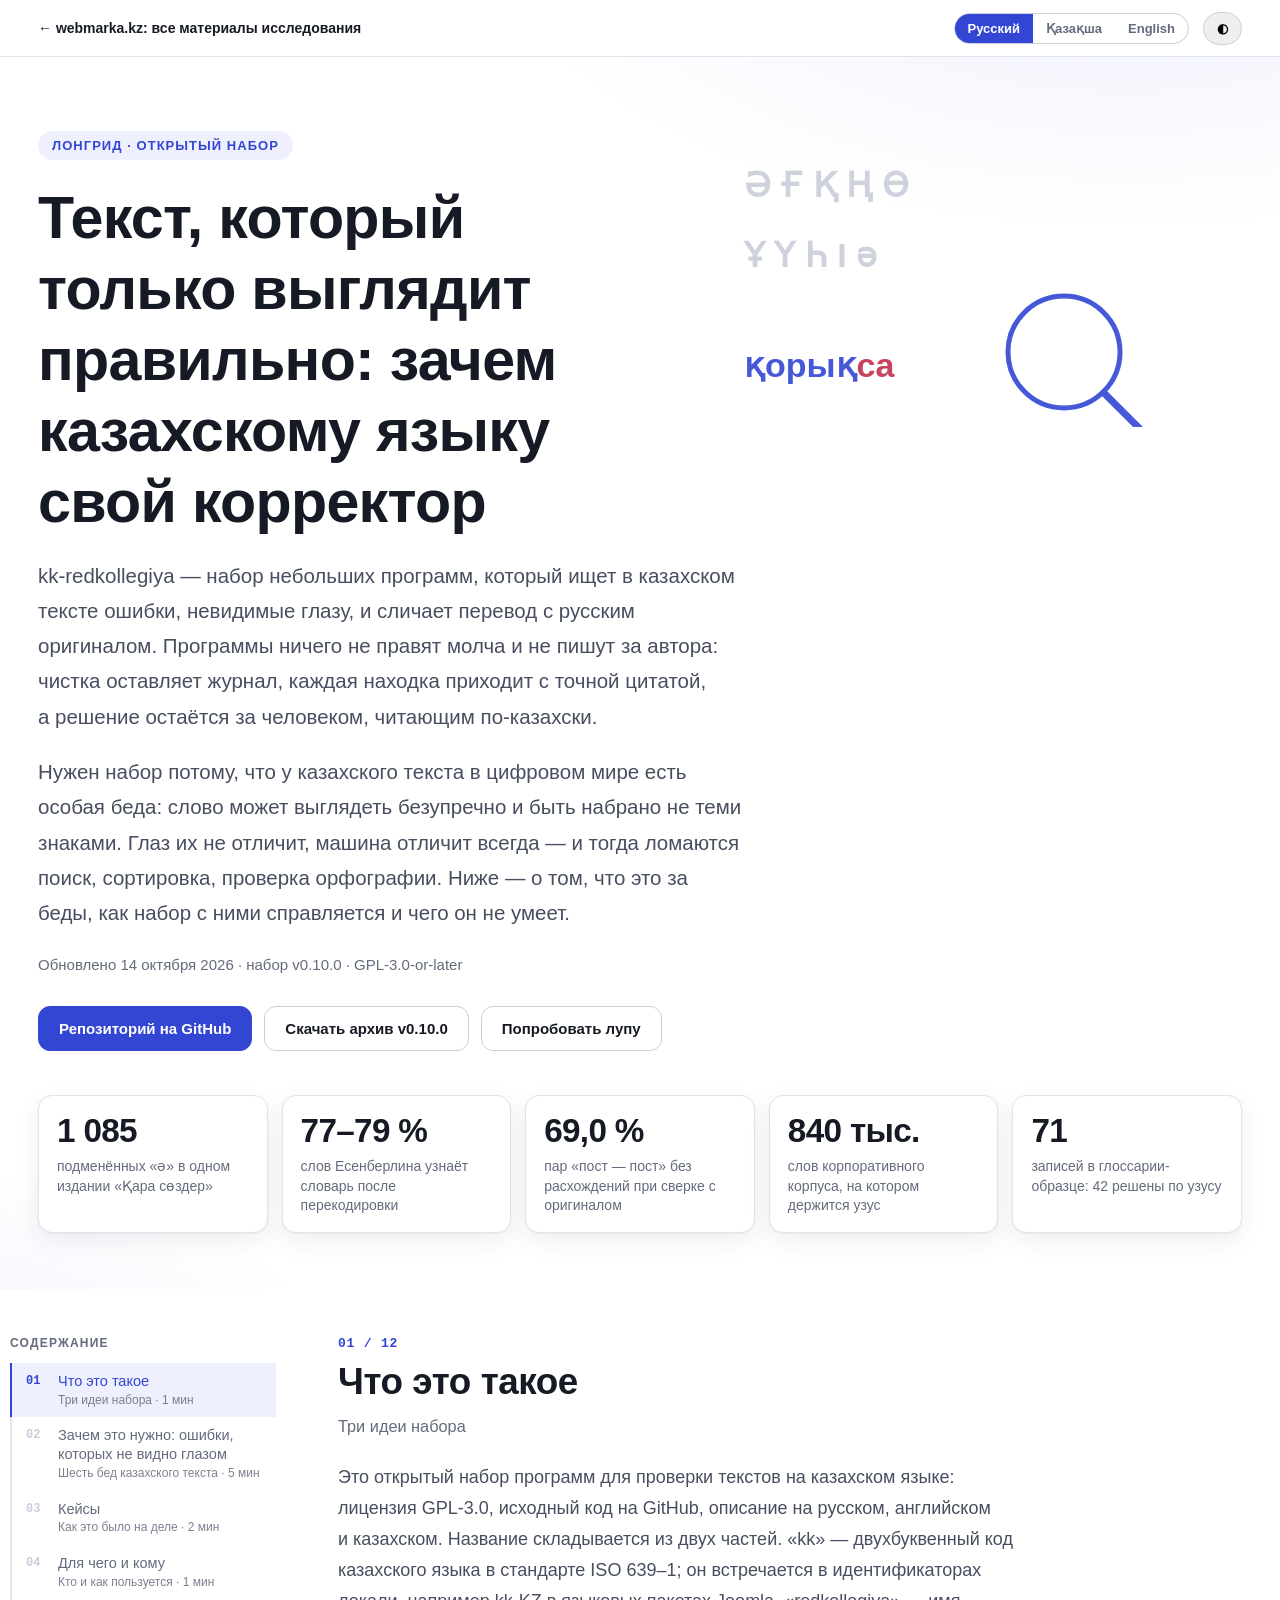
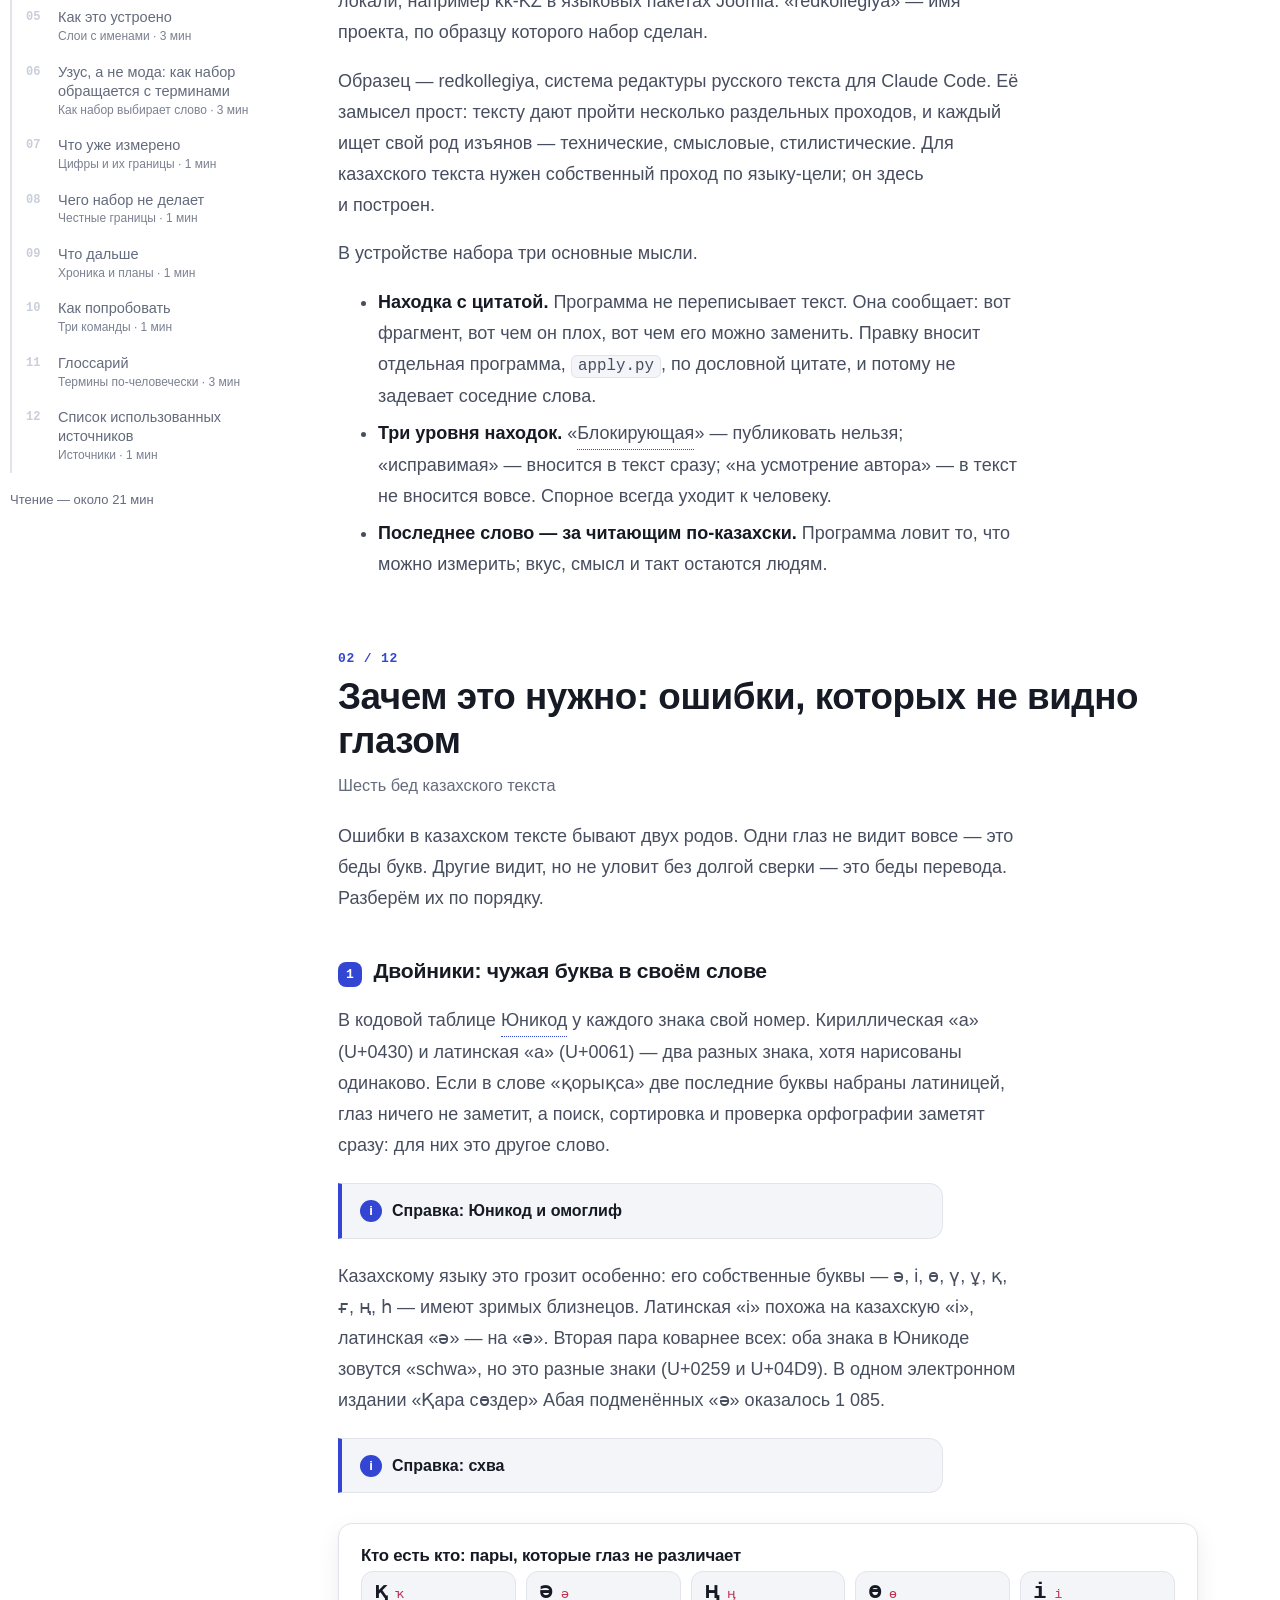
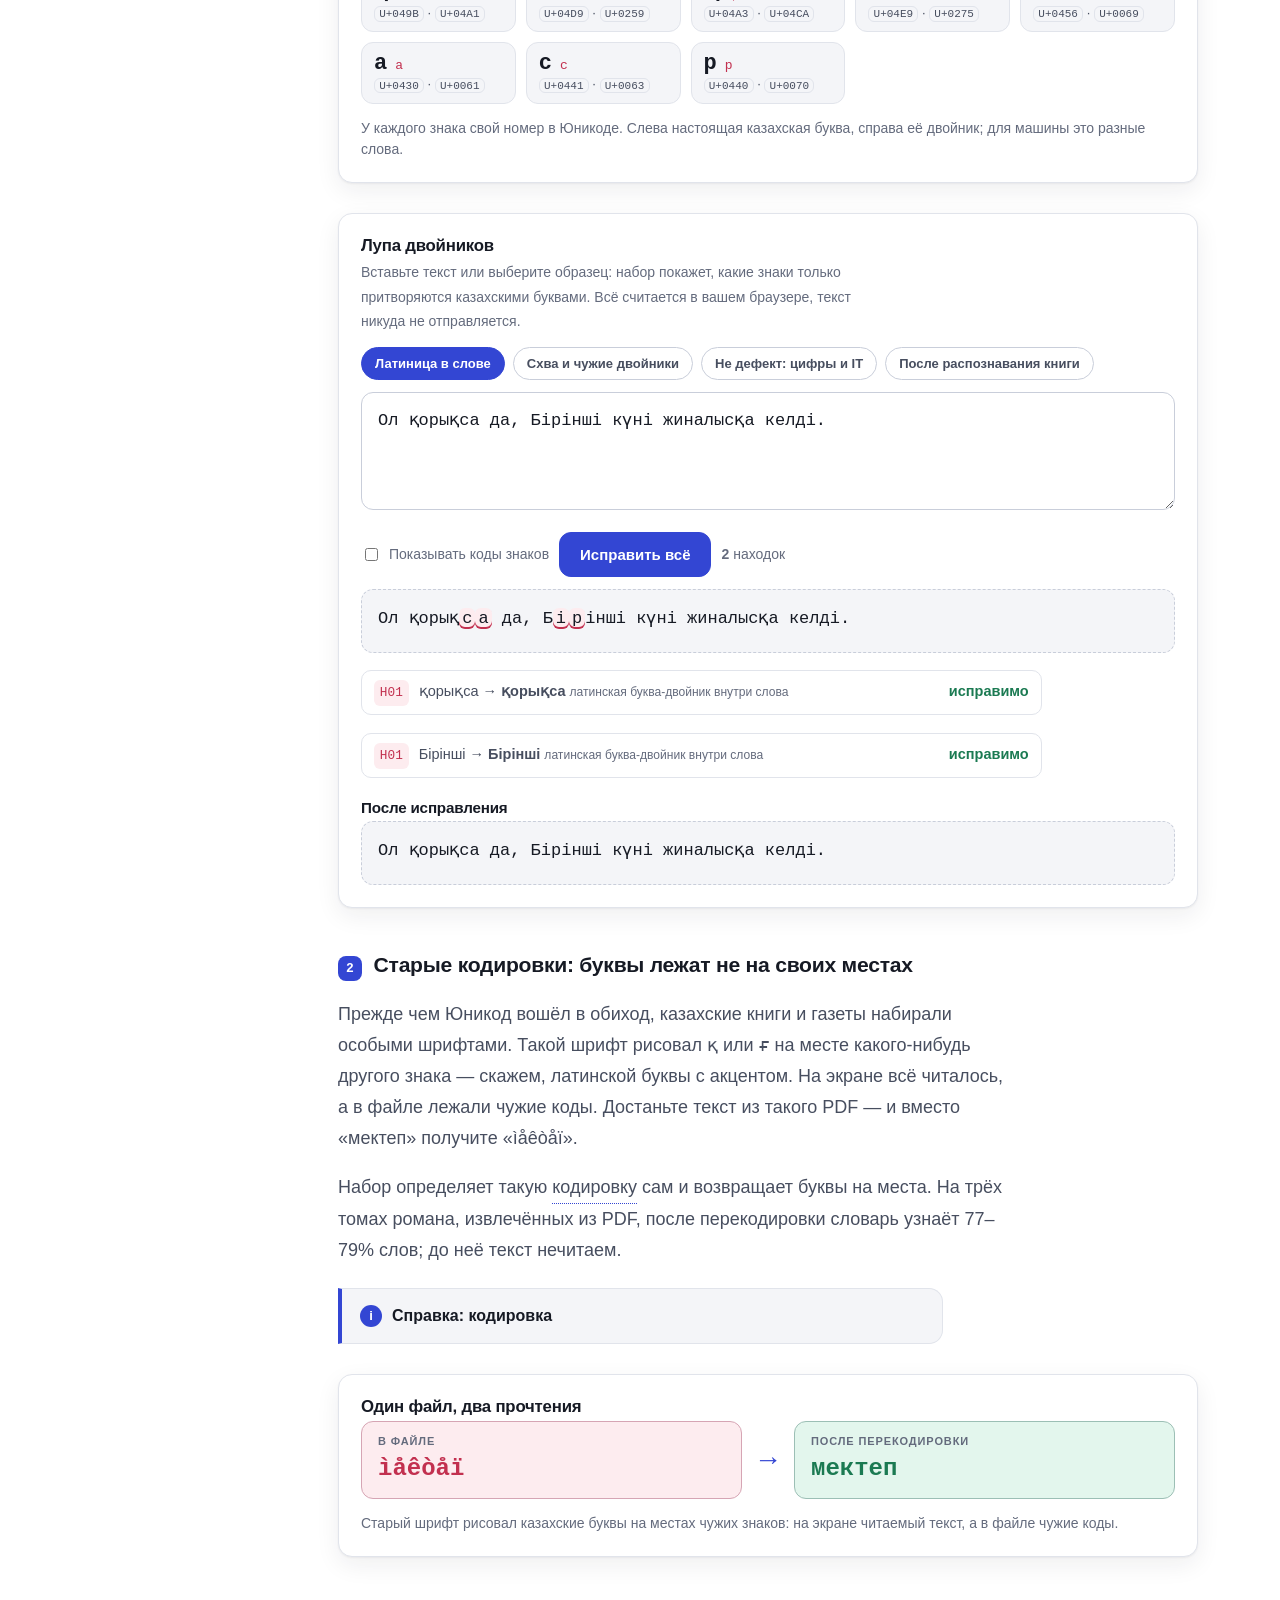
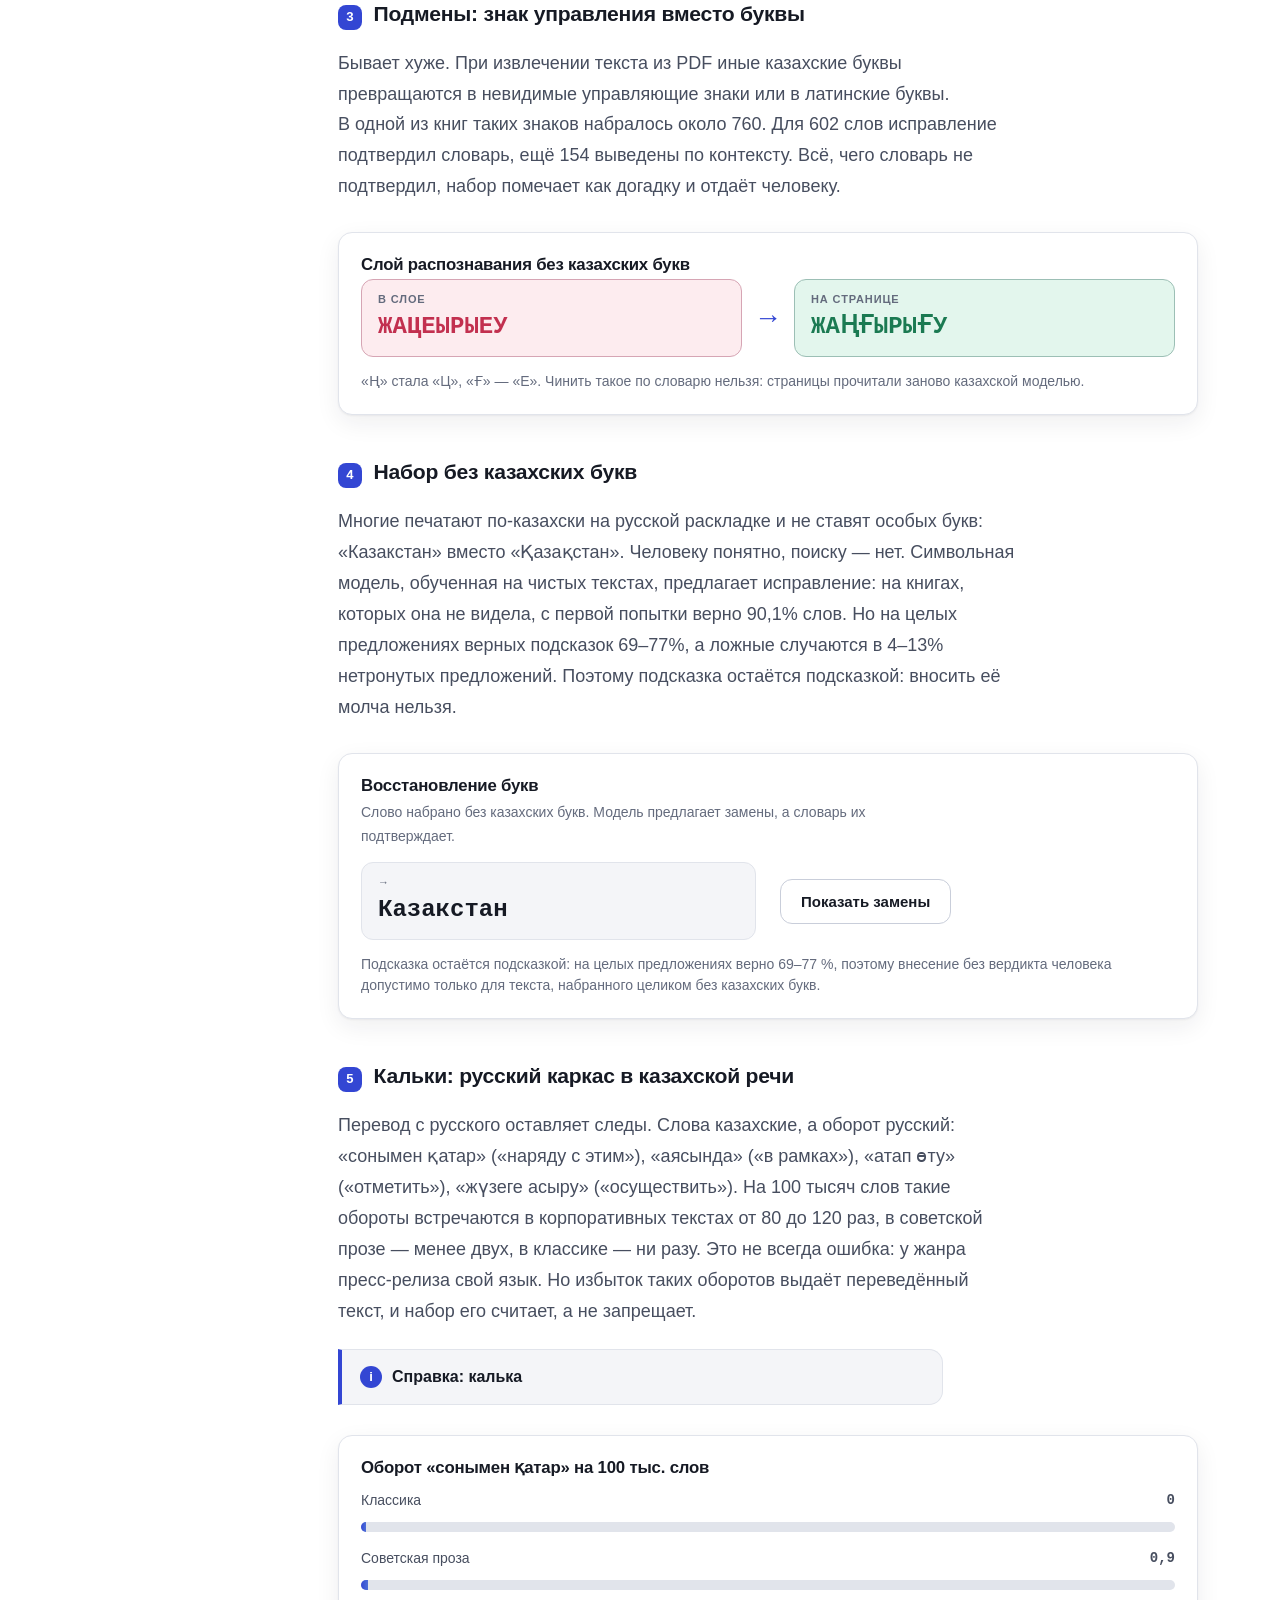
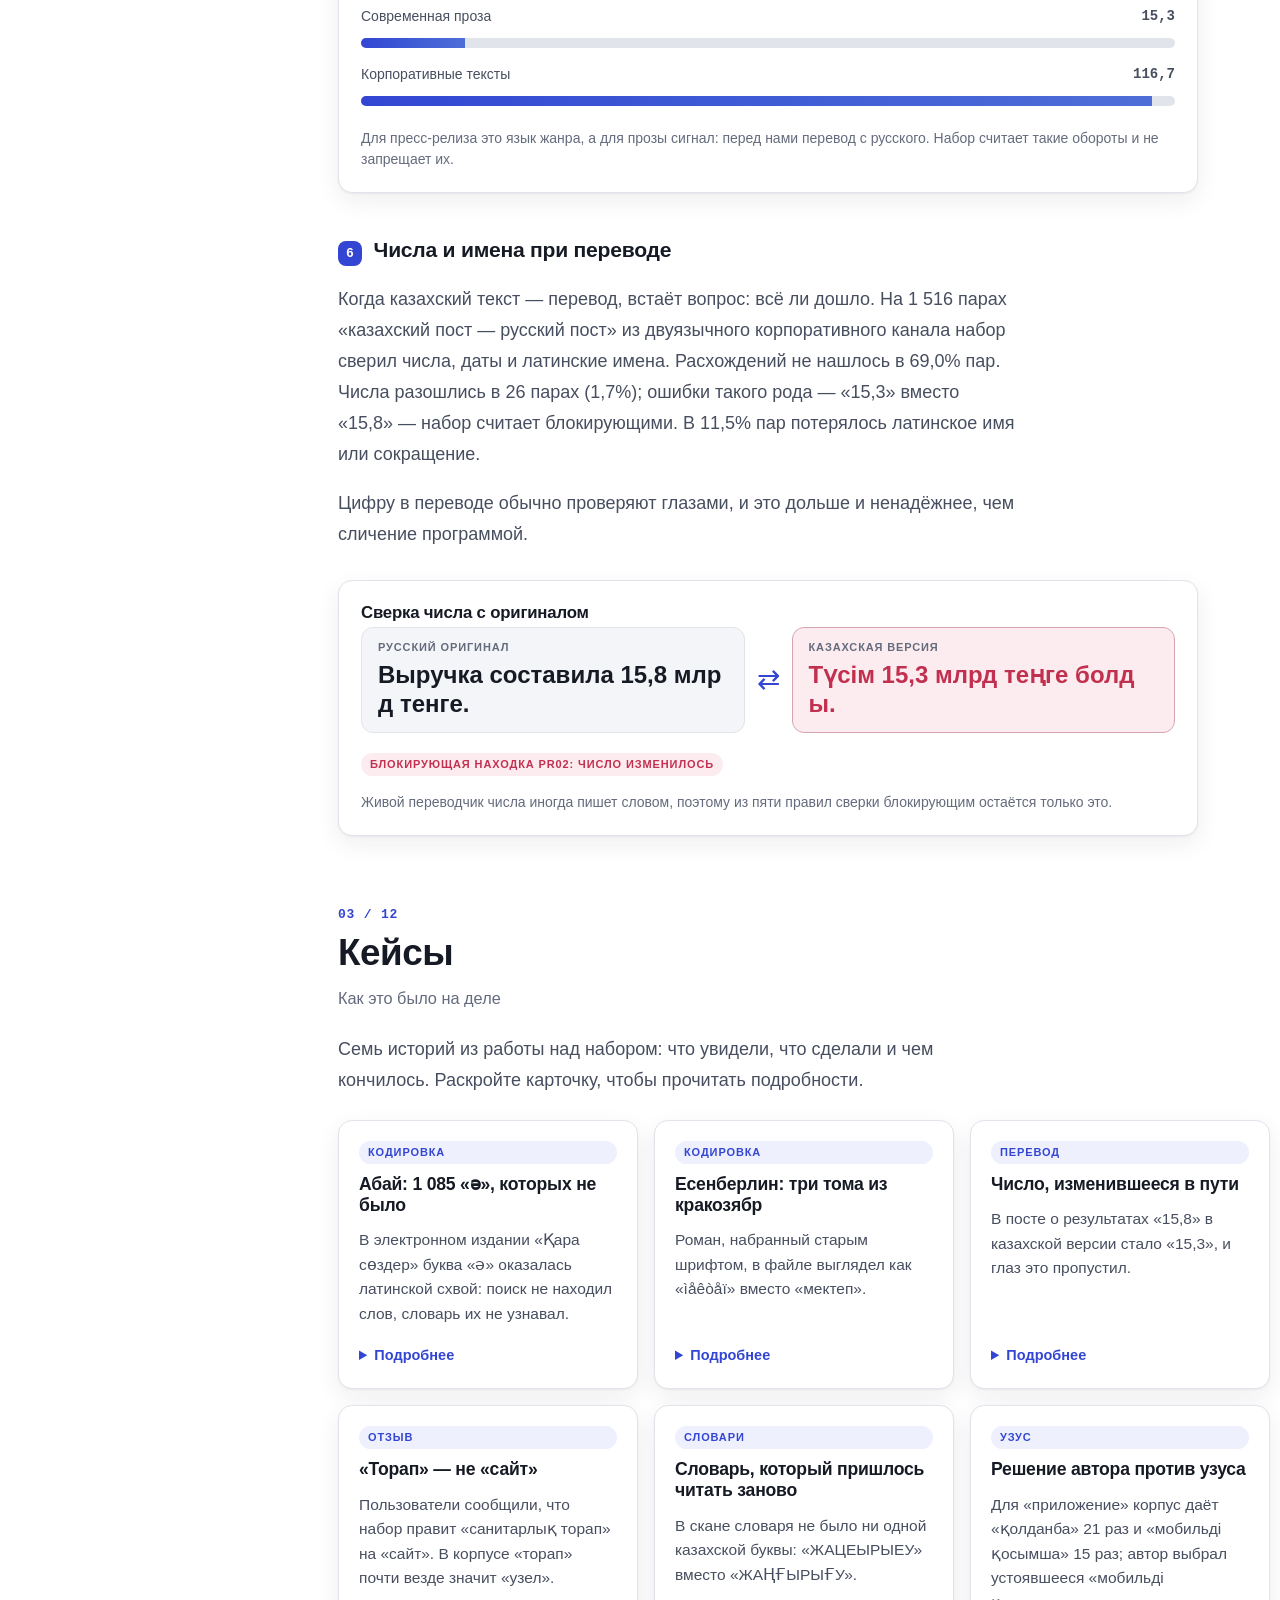
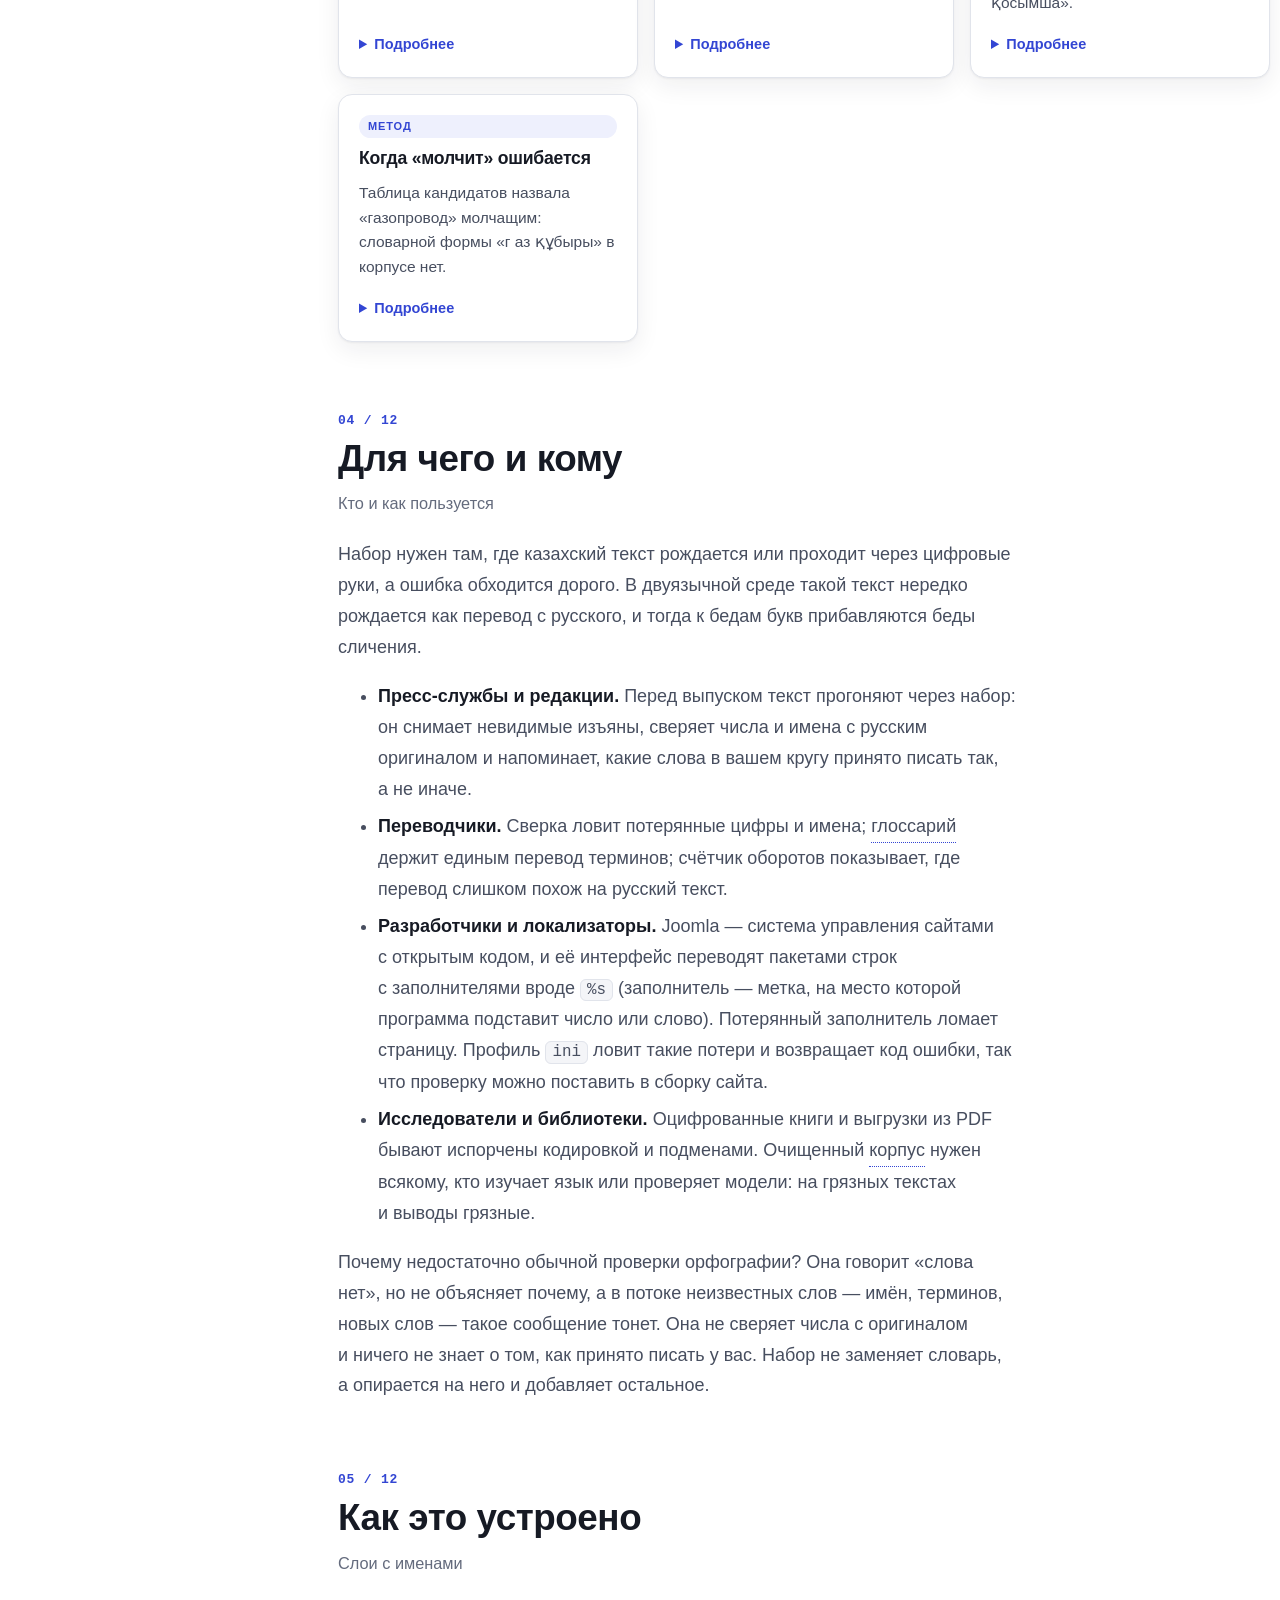
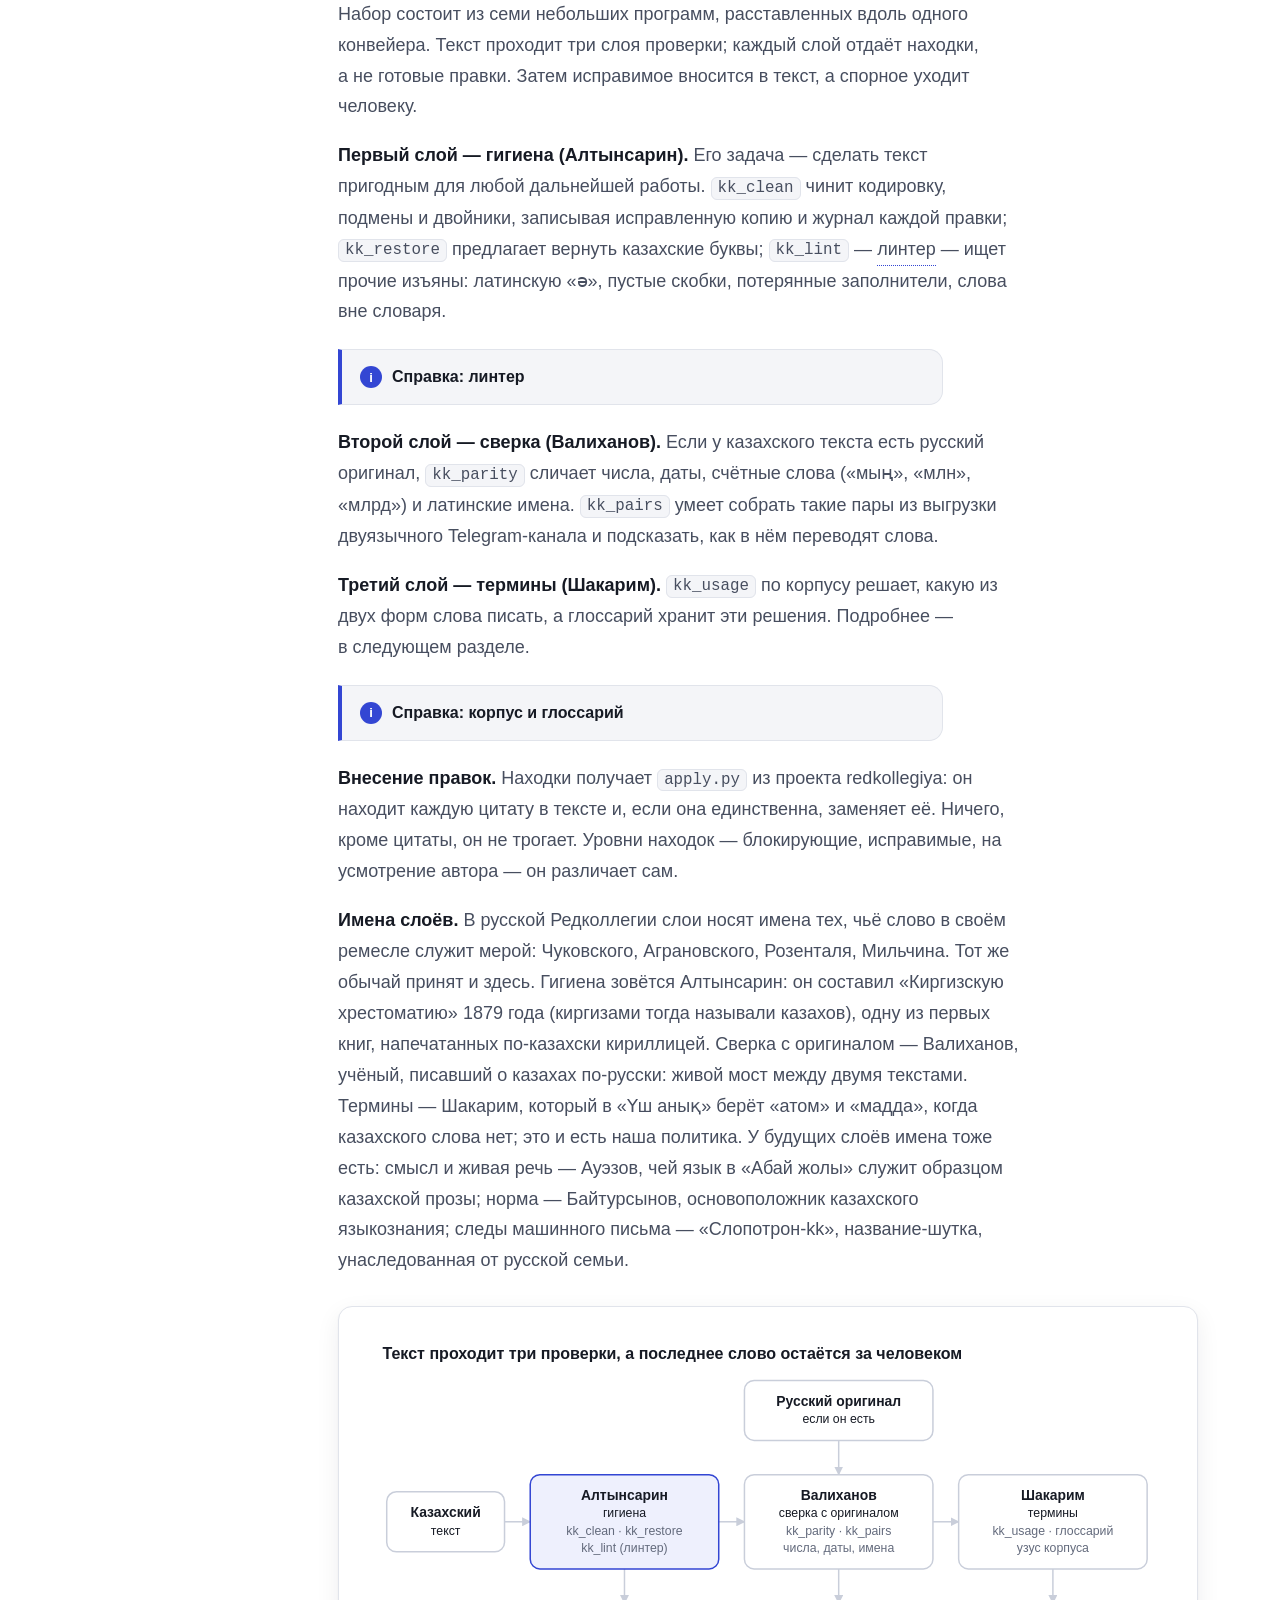
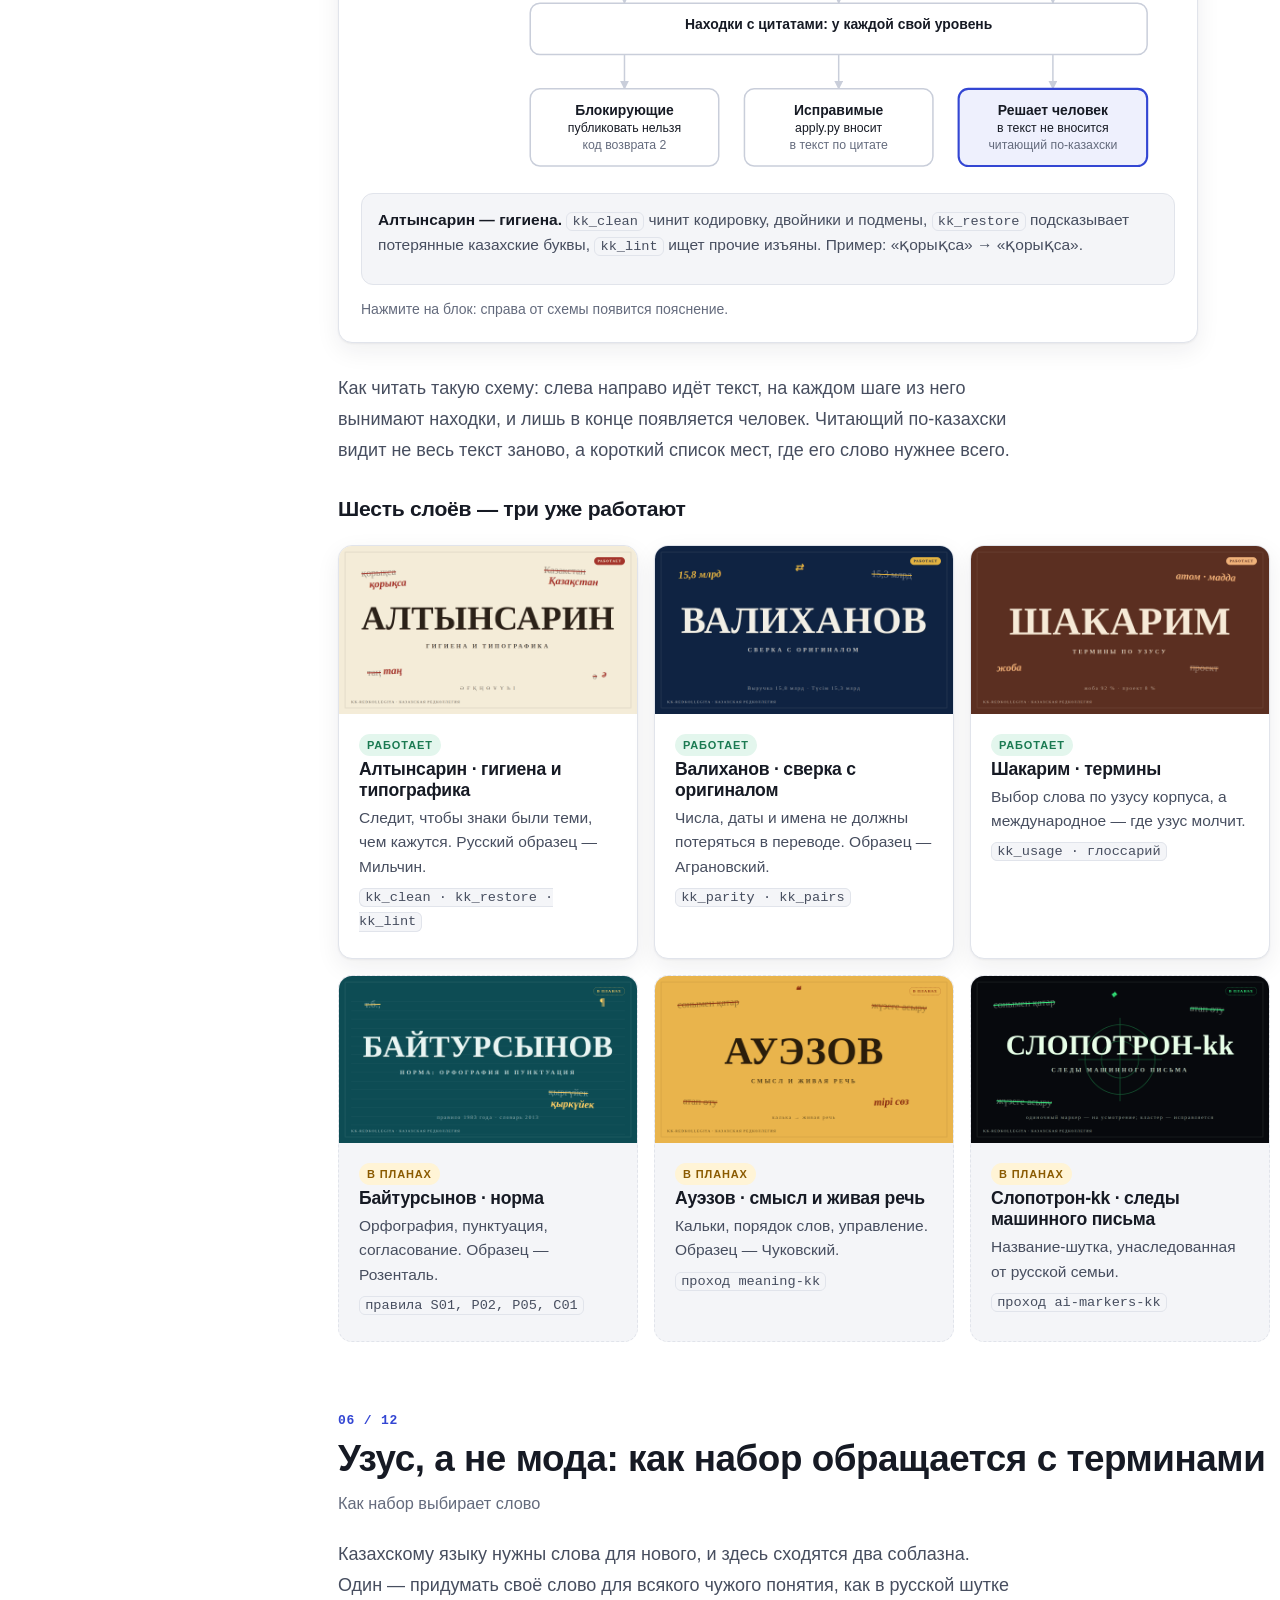
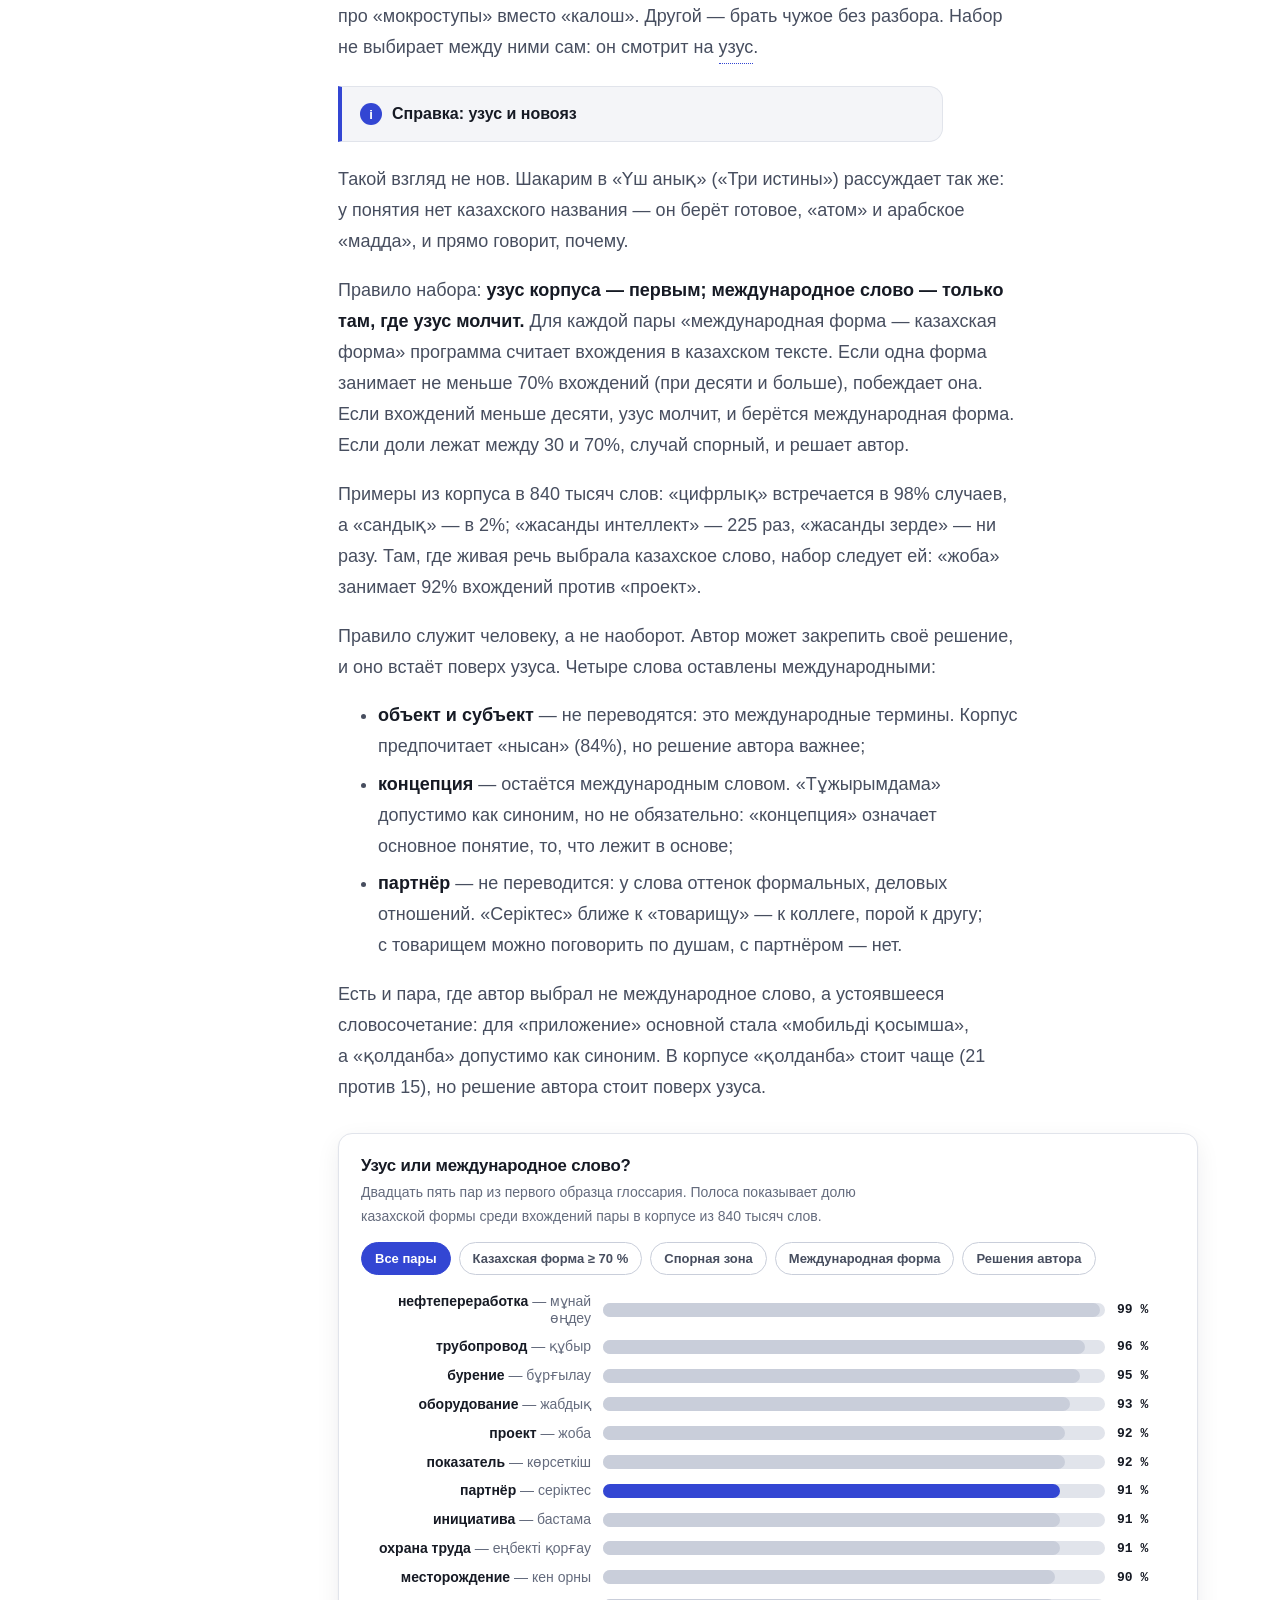
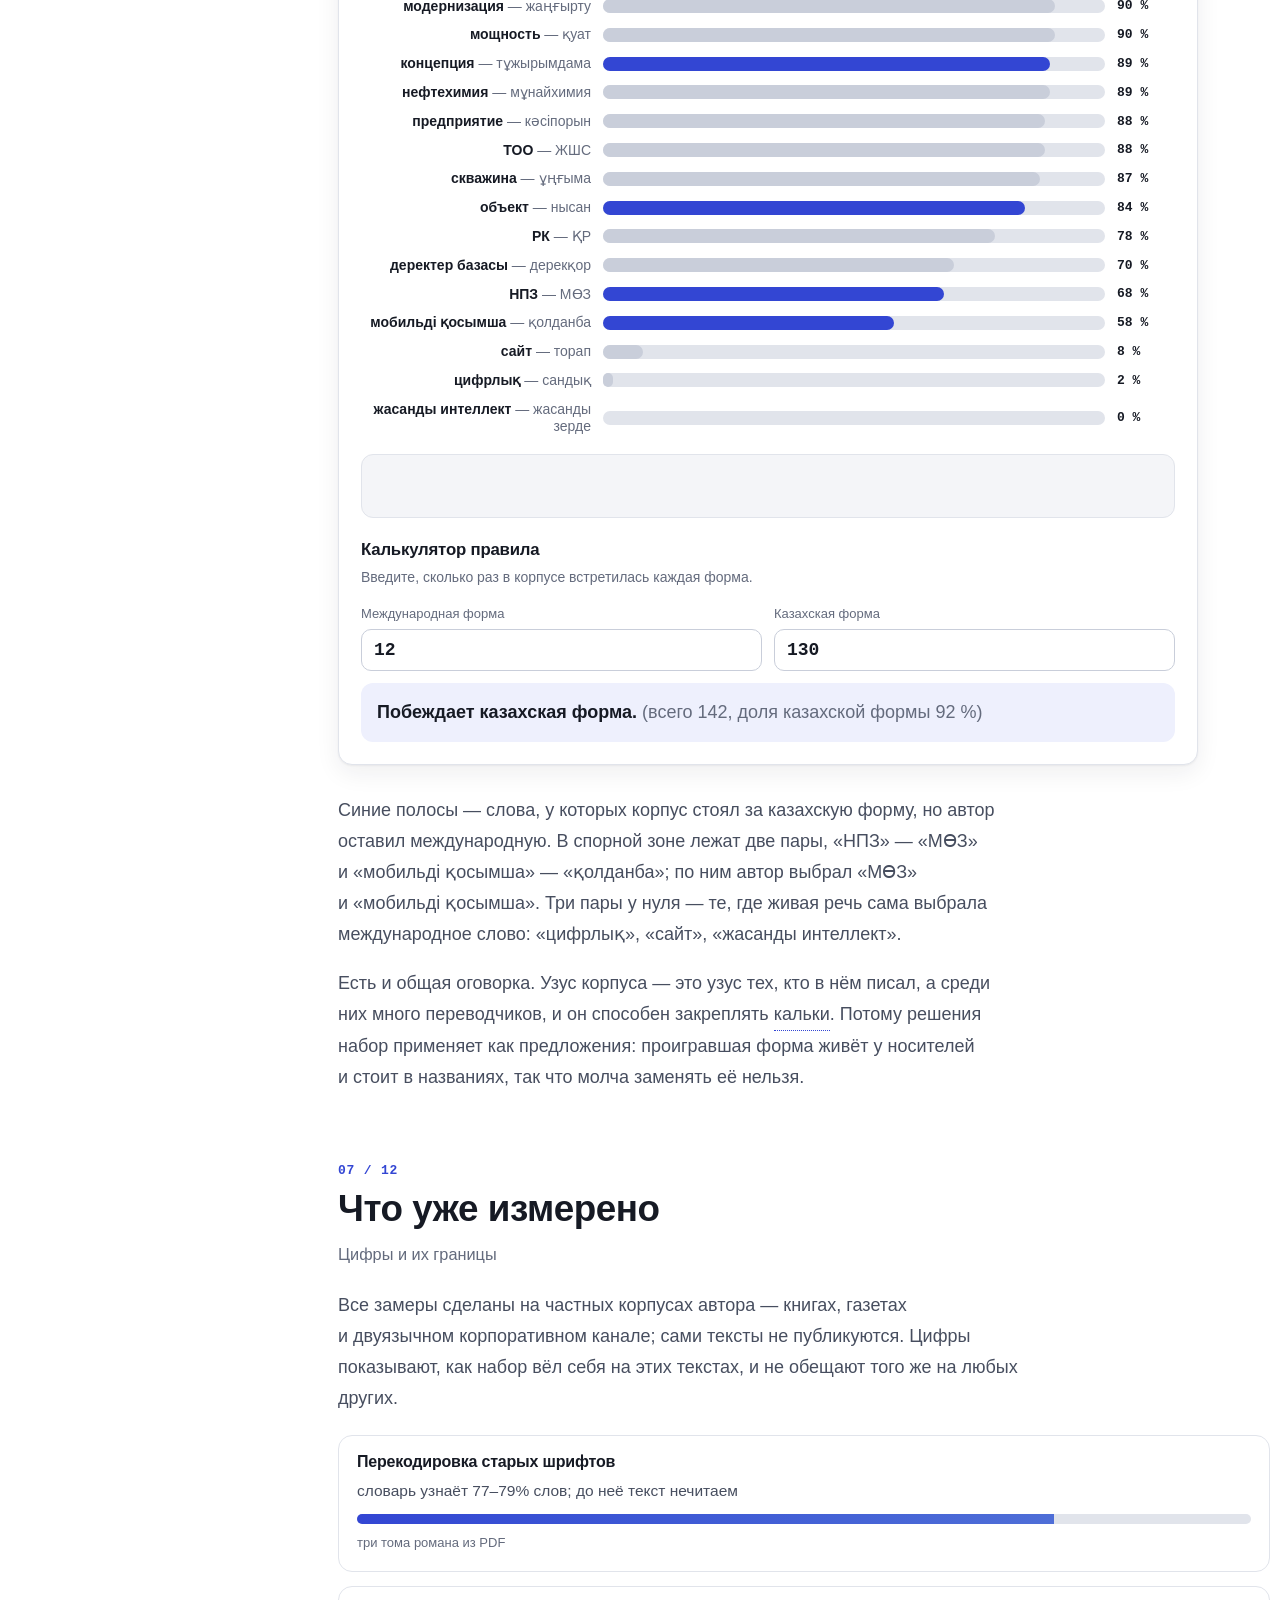
==== docs/longread/index.html @ 09e8a10b "v0.10.0: интерактивный лонгрид на трёх языках, персонажи слоёв, редактура русских текстов" ====
<!DOCTYPE html>
<html lang="ru">
<head>
<meta charset="utf-8">
<meta name="viewport" content="width=device-width, initial-scale=1">
<!-- build: kk-redkollegiya longread, набор v0.10.0, 2026-10-14 -->
<title>kk-redkollegiya: зачем казахскому языку свой корректор — лонгрид — Webmarka</title>
<meta name="description" content="Открытый набор программ для проверки казахских текстов и переводов: кодировка, двойники, сверка с оригиналом, термины по узусу. Лонгрид с живыми примерами.">
<link rel="canonical" href="https://webmarka.kz/research/kk-redkollegiya/">
<link rel="alternate" hreflang="ru" href="https://webmarka.kz/research/kk-redkollegiya/"><link rel="alternate" hreflang="kk" href="https://webmarka.kz/research/kk-redkollegiya/kk/"><link rel="alternate" hreflang="en" href="https://webmarka.kz/research/kk-redkollegiya/en/"><link rel="alternate" hreflang="x-default" href="https://webmarka.kz/research/kk-redkollegiya/">
<meta name="theme-color" content="#ffffff">
<meta name="author" content="Бейбит Саханов">
<meta property="og:type" content="article"><meta property="og:site_name" content="Webmarka"><meta property="og:locale" content="ru_RU">
<meta property="og:url" content="https://webmarka.kz/research/kk-redkollegiya/"><meta property="og:title" content="kk-redkollegiya: зачем казахскому языку свой корректор"><meta property="og:description" content="Открытый набор программ для проверки казахских текстов и переводов: кодировка, двойники, сверка с оригиналом, термины по узусу. Лонгрид с живыми примерами.">
<meta property="og:image" content="https://webmarka.kz/assets/media/2026/kk-redkollegiya-og.jpg"><meta name="twitter:card" content="summary_large_image">
<link rel="icon" href="data:image/svg+xml,%3Csvg xmlns='http://www.w3.org/2000/svg' viewBox='0 0 64 64'%3E%3Crect width='64' height='64' rx='14' fill='%233346d3'/%3E%3Ctext x='32' y='45' text-anchor='middle' font-size='36' font-family='sans-serif' font-weight='700' fill='white'%3E%D2%9A%3C/text%3E%3C/svg%3E">
<link rel="stylesheet" href="assets/longread.css?v=0.10.0">
<script type="application/ld+json">{"@context": "https://schema.org", "@graph": [{"@type": "TechArticle", "@id": "https://webmarka.kz/research/kk-redkollegiya/#article", "headline": "Текст, который только выглядит правильно: зачем казахскому языку свой корректор", "inLanguage": "ru", "datePublished": "2026-10-13", "dateModified": "2026-10-14", "author": {"@id": "https://webmarka.kz/#person"}, "mainEntityOfPage": "https://webmarka.kz/research/kk-redkollegiya/", "image": "https://webmarka.kz/assets/media/2026/kk-redkollegiya-og.jpg", "about": {"@type": "SoftwareSourceCode", "name": "kk-redkollegiya", "codeRepository": "https://github.com/bsakhanov/kk-redkollegiya", "license": "https://www.gnu.org/licenses/gpl-3.0.html"}}]}</script>
</head>
<body>
<header class="bar-top"><div class="wrap"><a class="back" href="https://webmarka.kz/research/">← webmarka.kz: все материалы исследования</a><span class="sp"></span><nav class="seg" aria-label="language"><a aria-current="page" lang="ru">Русский</a><a href="kk/" hreflang="kk" lang="kk">Қазақша</a><a href="en/" hreflang="en" lang="en">English</a></nav>
<button class="seg" id="theme" type="button" style="padding:8px 13px;font-weight:600;font-size:13px" aria-label="Тема">◐</button></div><div class="prog"></div></header>
<main>
<div class="hero"><div class="wrap"><svg class="lk" viewBox="0 0 520 300" aria-hidden="true"><text x="10" y="70" class="ghost">Ә Ғ Қ Ң Ө</text><text x="10" y="140" class="ghost">Ұ Ү Һ І ә</text><text x="10" y="250">қорық<tspan fill="var(--bad)">ca</tspan></text><circle cx="330" cy="225" r="56" fill="none" stroke="var(--pri)" stroke-width="5"/><path d="M370 266L410 306" stroke="var(--pri)" stroke-width="7" stroke-linecap="round"/></svg><span class="kick">Лонгрид · открытый набор</span><h1>Текст, который только выглядит правильно: зачем казахскому языку свой корректор</h1><div class="lead"><p>kk-redkollegiya — набор небольших программ, который ищет в казахском тексте ошибки, невидимые глазу, и сличает перевод с русским оригиналом. Программы ничего не правят молча и не пишут за автора: чистка оставляет журнал, каждая находка приходит с точной цитатой, а решение остаётся за человеком, читающим по-казахски.</p><p>Нужен набор потому, что у казахского текста в цифровом мире есть особая беда: слово может выглядеть безупречно и быть набрано не теми знаками. Глаз их не отличит, машина отличит всегда — и тогда ломаются поиск, сортировка, проверка орфографии. Ниже — о том, что это за беды, как набор с ними справляется и чего он не умеет.</p></div>
<p class="meta">Обновлено 14 октября 2026 · набор v0.10.0 · GPL-3.0-or-later</p>
<div class="cta"><a class="btn pri" href="https://github.com/bsakhanov/kk-redkollegiya">Репозиторий на GitHub</a><a class="btn" href="https://github.com/bsakhanov/kk-redkollegiya/releases/latest">Скачать архив v0.10.0</a><a class="btn" href="#pg">Попробовать лупу</a></div>
<div class="stats"><div class="stat"><b data-count=1085 data-suf="">0</b><span>подменённых «ә» в одном издании «Қара сөздер»</span></div><div class="stat"><b>77–79 %</b><span>слов Есенберлина узнаёт словарь после перекодировки</span></div><div class="stat"><b>69,0 %</b><span>пар «пост — пост» без расхождений при сверке с оригиналом</span></div><div class="stat"><b data-count=840 data-suf=" тыс.">0 тыс.</b><span>слов корпоративного корпуса, на котором держится узус</span></div><div class="stat"><b data-count=71 data-suf="">0</b><span>записей в глоссарии-образце: 42 решены по узусу</span></div></div></div></div>
<div class="wrap layout"><aside class="toc" aria-label="Содержание"><h2>Содержание</h2><ol><li><a href="#s1"><i>01</i><span>Что это такое<small>Три идеи набора</small></span></a></li><li><a href="#s2"><i>02</i><span>Зачем это нужно: ошибки, которых не видно глазом<small>Шесть бед казахского текста</small></span></a></li><li><a href="#s3"><i>03</i><span>Кейсы<small>Как это было на деле</small></span></a></li><li><a href="#s4"><i>04</i><span>Для чего и кому<small>Кто и как пользуется</small></span></a></li><li><a href="#s5"><i>05</i><span>Как это устроено<small>Слои с именами</small></span></a></li><li><a href="#s6"><i>06</i><span>Узус, а не мода: как набор обращается с терминами<small>Как набор выбирает слово</small></span></a></li><li><a href="#s7"><i>07</i><span>Что уже измерено<small>Цифры и их границы</small></span></a></li><li><a href="#s8"><i>08</i><span>Чего набор не делает<small>Честные границы</small></span></a></li><li><a href="#s9"><i>09</i><span>Что дальше<small>Хроника и планы</small></span></a></li><li><a href="#s10"><i>10</i><span>Как попробовать<small>Три команды</small></span></a></li><li><a href="#s11"><i>11</i><span>Глоссарий<small>Термины по-человечески</small></span></a></li><li><a href="#s12"><i>12</i><span>Список использованных источников<small>Источники</small></span></a></li></ol><p class="eta" id="eta" data-t="Чтение — около {n} мин"></p></aside>
<article><section id="s1" class="rv"><h2><span class="n">01 / 12</span>Что это такое</h2><p class="sub">Три идеи набора</p><p>Это открытый набор программ для проверки текстов на казахском языке: лицензия GPL-3.0, исходный код на GitHub, описание на русском, английском и казахском. Название складывается из двух частей. «kk» — двухбуквенный код казахского языка в стандарте ISO 639–1; он встречается в идентификаторах локали, например kk-KZ в языковых пакетах Joomla. «redkollegiya» — имя проекта, по образцу которого набор сделан.</p>
<p>Образец — redkollegiya, система редактуры русского текста для Claude Code. Её замысел прост: тексту дают пройти несколько раздельных проходов, и каждый ищет свой род изъянов — технические, смысловые, стилистические. Для казахского текста нужен собственный проход по языку-цели; он здесь и построен.</p>
<p>В устройстве набора три основные мысли.</p>
<ul>
<li><strong>Находка с цитатой.</strong> Программа не переписывает текст. Она сообщает: вот фрагмент, вот чем он плох, вот чем его можно заменить. Правку вносит отдельная программа, <code>apply.py</code>, по дословной цитате, и потому не задевает соседние слова.</li>
<li><strong>Три уровня находок.</strong> «<button class="term" type="button" data-t="blocker">Блокирующая</button>» — публиковать нельзя; «исправимая» — вносится в текст сразу; «на усмотрение автора» — в текст не вносится вовсе. Спорное всегда уходит к человеку.</li>
<li><strong>Последнее слово — за читающим по-казахски.</strong> Программа ловит то, что можно измерить; вкус, смысл и такт остаются людям.</li>
</ul></section><section id="s2" class="rv"><h2><span class="n">02 / 12</span>Зачем это нужно: ошибки, которых не видно глазом</h2><p class="sub">Шесть бед казахского текста</p><p>Ошибки в казахском тексте бывают двух родов. Одни глаз не видит вовсе — это беды букв. Другие видит, но не уловит без долгой сверки — это беды перевода. Разберём их по порядку.</p>
<h3><span class="no">1</span><span>Двойники: чужая буква в своём слове</span></h3>
<p>В кодовой таблице <button class="term" type="button" data-t="unicode">Юникод</button> у каждого знака свой номер. Кириллическая «а» (U+0430) и латинская «a» (U+0061) — два разных знака, хотя нарисованы одинаково. Если в слове «қорықса» две последние буквы набраны латиницей, глаз ничего не заметит, а поиск, сортировка и проверка орфографии заметят сразу: для них это другое слово.</p>
<details class="callout"><summary>Справка: Юникод и омоглиф</summary><p>Название «Юникод» (Unicode) задумано как намёк на единую универсальную кодировку: «уникальный, единый, универсальный». Слово «омоглиф» собрано из греческих <em>homós</em> — «одинаковый» и <em>glyphḗ</em> — «резьба, вырезанный знак»; так называют знак, неотличимый на вид от другого. В безопасности те же двойники служат для подделки адресов: сайт с латинской «а» в имени выглядит настоящим, а ведёт совсем в другое место.</p></details>
<p>Казахскому языку это грозит особенно: его собственные буквы — ә, і, ө, ү, ұ, қ, ғ, ң, һ — имеют зримых близнецов. Латинская «i» похожа на казахскую «і», латинская «ə» — на «ә». Вторая пара коварнее всех: оба знака в Юникоде зовутся «schwa», но это разные знаки (U+0259 и U+04D9). В одном электронном издании «Қара сөздер» Абая подменённых «ә» оказалось 1 085.</p>
<details class="callout"><summary>Справка: схва</summary><p>Название знака ə — «schwa» (по-русски «шва» или «схва») — восходит к древнееврейскому названию значка, которым в письме обозначали краткий неясный гласный или отсутствие гласного. Теперь так зовут и сам звук, и его знак.</p></details>
<figure class="fig rv"><h4>Кто есть кто: пары, которые глаз не различает</h4><div class="lg"><div><b>қ<em>ҡ</em></b><code>U+049B</code> · <code>U+04A1</code></div><div><b>ә<em>ə</em></b><code>U+04D9</code> · <code>U+0259</code></div><div><b>ң<em>ӊ</em></b><code>U+04A3</code> · <code>U+04CA</code></div><div><b>ө<em>ɵ</em></b><code>U+04E9</code> · <code>U+0275</code></div><div><b>і<em>i</em></b><code>U+0456</code> · <code>U+0069</code></div><div><b>а<em>a</em></b><code>U+0430</code> · <code>U+0061</code></div><div><b>с<em>c</em></b><code>U+0441</code> · <code>U+0063</code></div><div><b>р<em>p</em></b><code>U+0440</code> · <code>U+0070</code></div></div><figcaption>У каждого знака свой номер в Юникоде. Слева настоящая казахская буква, справа её двойник; для машины это разные слова.</figcaption></figure><div class="fig pg rv" id="pg"><h4>Лупа двойников</h4><p class="hint">Вставьте текст или выберите образец: набор покажет, какие знаки только притворяются казахскими буквами. Всё считается в вашем браузере, текст никуда не отправляется.</p><div class="chips" id="pg-presets"><button class="chip" type="button" aria-pressed="false">Латиница в слове</button><button class="chip" type="button" aria-pressed="false">Схва и чужие двойники</button><button class="chip" type="button" aria-pressed="false">Не дефект: цифры и IT</button><button class="chip" type="button" aria-pressed="false">После распознавания книги</button></div><textarea id="pg-in" spellcheck="false" aria-label="Лупа двойников" placeholder="Вставьте текст на казахском…"></textarea><div class="row-tools"><label class="sw"><input type="checkbox" id="pg-cp"> Показывать коды знаков</label><button class="btn pri" type="button" id="pg-apply">Исправить всё</button><span class="hint" style="margin:0"><b id="pg-n">0</b> находок</span></div><div class="out" id="pg-out" style="margin-top:12px"></div><ul class="fl" id="pg-list"></ul><h4 style="margin-top:16px;font-size:.95rem">После исправления</h4><div class="out" id="pg-fixed"></div></div><h3><span class="no">2</span><span>Старые кодировки: буквы лежат не на своих местах</span></h3>
<p>Прежде чем Юникод вошёл в обиход, казахские книги и газеты набирали особыми шрифтами. Такой шрифт рисовал қ или ғ на месте какого-нибудь другого знака — скажем, латинской буквы с акцентом. На экране всё читалось, а в файле лежали чужие коды. Достаньте текст из такого PDF — и вместо «мектеп» получите «ìåêòåï».</p>
<p>Набор определяет такую <button class="term" type="button" data-t="encoding">кодировку</button> сам и возвращает буквы на места. На трёх томах романа, извлечённых из PDF, после перекодировки словарь узнаёт 77–79% слов; до неё текст нечитаем.</p>
<details class="callout"><summary>Справка: кодировка</summary><p>Слово «код» восходит к латинскому <em>codex</em> — «ствол, деревянная дощечка для письма», затем «книга, свод законов». Кодировка есть таблица, по которой номерам отвечают знаки; старые казахские шрифты пользовались чужими таблицами по-своему.</p></details>
<figure class="fig rv"><h4>Один файл, два прочтения</h4><div class="pair"><div class="tile bad"><small>В файле</small><div class="w">ìåêòåï</div></div><div class="arrow">→</div><div class="tile ok"><small>После перекодировки</small><div class="w">мектеп</div></div></div><figcaption>Старый шрифт рисовал казахские буквы на местах чужих знаков: на экране читаемый текст, а в файле чужие коды.</figcaption></figure><h3><span class="no">3</span><span>Подмены: знак управления вместо буквы</span></h3>
<p>Бывает хуже. При извлечении текста из PDF иные казахские буквы превращаются в невидимые управляющие знаки или в латинские буквы. В одной из книг таких знаков набралось около 760. Для 602 слов исправление подтвердил словарь, ещё 154 выведены по контексту. Всё, чего словарь не подтвердил, набор помечает как догадку и отдаёт человеку.</p>
<figure class="fig rv"><h4>Слой распознавания без казахских букв</h4><div class="pair"><div class="tile bad"><small>В слое</small><div class="w">ЖАЦЕЫРЫЕУ</div></div><div class="arrow">→</div><div class="tile ok"><small>На странице</small><div class="w">ЖАҢҒЫРЫҒУ</div></div></div><figcaption>«Ң» стала «Ц», «Ғ» — «Е». Чинить такое по словарю нельзя: страницы прочитали заново казахской моделью.</figcaption></figure><h3><span class="no">4</span><span>Набор без казахских букв</span></h3>
<p>Многие печатают по-казахски на русской раскладке и не ставят особых букв: «Казакстан» вместо «Қазақстан». Человеку понятно, поиску — нет. Символьная модель, обученная на чистых текстах, предлагает исправление: на книгах, которых она не видела, с первой попытки верно 90,1% слов. Но на целых предложениях верных подсказок 69–77%, а ложные случаются в 4–13% нетронутых предложений. Поэтому подсказка остаётся подсказкой: вносить её молча нельзя.</p>
<figure class="fig rv"><h4>Восстановление букв</h4><p class="hint">Слово набрано без казахских букв. Модель предлагает замены, а словарь их подтверждает.</p><div class="pair"><div class="tile"><small>→</small><div class="w" id="rs-w"></div></div><div></div><div><button class="btn" id="rs-go" type="button">Показать замены</button></div></div><figcaption>Подсказка остаётся подсказкой: на целых предложениях верно 69–77 %, поэтому внесение без вердикта человека допустимо только для текста, набранного целиком без казахских букв.</figcaption></figure><h3><span class="no">5</span><span>Кальки: русский каркас в казахской речи</span></h3>
<p>Перевод с русского оставляет следы. Слова казахские, а оборот русский: «сонымен қатар» («наряду с этим»), «аясында» («в рамках»), «атап өту» («отметить»), «жүзеге асыру» («осуществить»). На 100 тысяч слов такие обороты встречаются в корпоративных текстах от 80 до 120 раз, в советской прозе — менее двух, в классике — ни разу. Это не всегда ошибка: у жанра пресс-релиза свой язык. Но избыток таких оборотов выдаёт переведённый текст, и набор его считает, а не запрещает.</p>
<details class="callout"><summary>Справка: калька</summary><p>Слово пришло из французского <em>calque</em> — «копия, снятая через кальку, то есть прозрачную бумагу». В языкознании калькой зовут оборот, переведённый с чужого языка по частям, с сохранением чужого построения.</p></details>
<figure class="fig rv in"><h4>Оборот «сонымен қатар» на 100 тыс. слов</h4><div class="m" style="border:0;padding:6px 0"><div style="display:flex;justify-content:space-between;font-size:14px"><span>Классика</span><b style="font-family:var(--mono)">0</b></div><div class="bar"><i style="--w:0.6%"></i></div></div><div class="m" style="border:0;padding:6px 0"><div style="display:flex;justify-content:space-between;font-size:14px"><span>Советская проза</span><b style="font-family:var(--mono)">0,9</b></div><div class="bar"><i style="--w:0.8%"></i></div></div><div class="m" style="border:0;padding:6px 0"><div style="display:flex;justify-content:space-between;font-size:14px"><span>Современная проза</span><b style="font-family:var(--mono)">15,3</b></div><div class="bar"><i style="--w:12.8%"></i></div></div><div class="m" style="border:0;padding:6px 0"><div style="display:flex;justify-content:space-between;font-size:14px"><span>Корпоративные тексты</span><b style="font-family:var(--mono)">116,7</b></div><div class="bar"><i style="--w:97.2%"></i></div></div><figcaption>Для пресс-релиза это язык жанра, а для прозы сигнал: перед нами перевод с русского. Набор считает такие обороты и не запрещает их.</figcaption></figure><h3><span class="no">6</span><span>Числа и имена при переводе</span></h3>
<p>Когда казахский текст — перевод, встаёт вопрос: всё ли дошло. На 1 516 парах «казахский пост — русский пост» из двуязычного корпоративного канала набор сверил числа, даты и латинские имена. Расхождений не нашлось в 69,0% пар. Числа разошлись в 26 парах (1,7%); ошибки такого рода — «15,3» вместо «15,8» — набор считает блокирующими. В 11,5% пар потерялось латинское имя или сокращение.</p>
<p>Цифру в переводе обычно проверяют глазами, и это дольше и ненадёжнее, чем сличение программой.</p><figure class="fig rv"><h4>Сверка числа с оригиналом</h4><div class="pair"><div class="tile"><small>Русский оригинал</small><div class="w" style="font-family:var(--font)">Выручка составила 15,8 млрд тенге.</div></div><div class="arrow">⇄</div><div class="tile bad"><small>Казахская версия</small><div class="w" style="font-family:var(--font)">Түсім 15,3 млрд теңге болды.</div></div></div><p style="margin:14px 0 0"><span class="tag" style="background:var(--badbg);color:var(--bad)">Блокирующая находка PR02: число изменилось</span></p><figcaption>Живой переводчик числа иногда пишет словом, поэтому из пяти правил сверки блокирующим остаётся только это.</figcaption></figure></section><section id="s3" class="rv"><h2><span class="n">03 / 12</span>Кейсы</h2><p class="sub">Как это было на деле</p><p>Семь историй из работы над набором: что увидели, что сделали и чем кончилось. Раскройте карточку, чтобы прочитать подробности.</p><div class="grid"><div class="card case rv"><span class="tag">Кодировка</span><h4>Абай: 1 085 «ә», которых не было</h4><p>В электронном издании «Қара сөздер» буква «ә» оказалась латинской схвой: поиск не находил слов, словарь их не узнавал.</p><details><summary>Подробнее</summary><dl><dt>Увидели</dt><dd>Знак U+0259 неотличим от «ә» (U+04D9), но это другой символ.</dd><dt>Сделали</dt><dd><code>kk_clean</code> и правило H02 заменили схву по всему тексту, каждая замена записана в журнал.</dd><dt>Итог</dt><dd>Латинской «ə» в тексте: 1 085 → 0.</dd></dl></details></div><div class="card case rv"><span class="tag">Кодировка</span><h4>Есенберлин: три тома из кракозябр</h4><p>Роман, набранный старым шрифтом, в файле выглядел как «ìåêòåï» вместо «мектеп».</p><details><summary>Подробнее</summary><dl><dt>Увидели</dt><dd>Шрифт хранил казахские буквы на местах чужих знаков.</dd><dt>Сделали</dt><dd>Декодер Windows-1251 с казахскими буквами в ячейках 0xB0–0xBF.</dd><dt>Итог</dt><dd>Словарь узнаёт 77–79 % слов вместо нечитаемого текста.</dd></dl></details></div><div class="card case rv"><span class="tag">Перевод</span><h4>Число, изменившееся в пути</h4><p>В посте о результатах «15,8» в казахской версии стало «15,3», и глаз это пропустил.</p><details><summary>Подробнее</summary><dl><dt>Увидели</dt><dd>В абзаце потеряно и добавлено поровну чисел.</dd><dt>Сделали</dt><dd>Правило PR02 ставит блокирующую находку.</dd><dt>Итог</dt><dd>Из 1 516 пар расходятся числа у 26 (1,7 %); их просматривает человек.</dd></dl></details></div><div class="card case rv"><span class="tag">Отзыв</span><h4>«Торап» — не «сайт»</h4><p>Пользователи сообщили, что набор правит «санитарлық торап» на «сайт». В корпусе «торап» почти везде значит «узел».</p><details><summary>Подробнее</summary><dl><dt>Увидели</dt><dd>Запрет в глоссарии опирался на слово, у которого два значения.</dd><dt>Сделали</dt><dd>Запрет снят; в записи глоссария появились исключения (<code>avoid_exclude</code>), а названия вроде «НИИ проект» правила больше не трогают.</dd><dt>Итог</dt><dd>Четыре ложных срабатывания закрыты в v0.9.0.</dd></dl></details></div><div class="card case rv"><span class="tag">Словари</span><h4>Словарь, который пришлось читать заново</h4><p>В скане словаря не было ни одной казахской буквы: «ЖАЦЕЫРЫЕУ» вместо «ЖАҢҒЫРЫҒУ».</p><details><summary>Подробнее</summary><dl><dt>Увидели</dt><dd>Слой распознавания испорчен целиком.</dd><dt>Сделали</dt><dd>Страницы распознаны казахской моделью, лишние заглавные слова отсеяны моделью букв.</dd><dt>Итог</dt><dd>Белый список вырос до 13 049 слов, которых не знает hunspell.</dd></dl></details></div><div class="card case rv"><span class="tag">Узус</span><h4>Решение автора против узуса</h4><p>Для «приложение» корпус даёт «қолданба» 21 раз и «мобильді қосымша» 15 раз; автор выбрал устоявшееся «мобильді қосымша».</p><details><summary>Подробнее</summary><dl><dt>Увидели</dt><dd>Две формы почти на равных, а новое слово не всегда лучше устоявшегося.</dd><dt>Сделали</dt><dd>Запись со статусом author хранит оба числа и объясняет выбор; «қолданба» допустимо как синоним.</dd><dt>Итог</dt><dd>Решение автора не затирается при пересчёте по корпусу.</dd></dl></details></div><div class="card case rv"><span class="tag">Метод</span><h4>Когда «молчит» ошибается</h4><p>Таблица кандидатов назвала «газопровод» молчащим: словарной формы «г аз құбыры» в корпусе нет.</p><details><summary>Подробнее</summary><dl><dt>Увидели</dt><dd>Словарь дал опечатку распознавания, а живая форма другая.</dd><dt>Сделали</dt><dd>Проверили живые формы: «газ құбыры» стоит 27 раз.</dd><dt>Итог</dt><dd>В 21 из первых 50 строк «молчание» оказалось ложным.</dd></dl></details></div></div></section><section id="s4" class="rv"><h2><span class="n">04 / 12</span>Для чего и кому</h2><p class="sub">Кто и как пользуется</p><p>Набор нужен там, где казахский текст рождается или проходит через цифровые руки, а ошибка обходится дорого. В двуязычной среде такой текст нередко рождается как перевод с русского, и тогда к бедам букв прибавляются беды сличения.</p>
<ul>
<li><strong>Пресс-службы и редакции.</strong> Перед выпуском текст прогоняют через набор: он снимает невидимые изъяны, сверяет числа и имена с русским оригиналом и напоминает, какие слова в вашем кругу принято писать так, а не иначе.</li>
<li><strong>Переводчики.</strong> Сверка ловит потерянные цифры и имена; <button class="term" type="button" data-t="glossary">глоссарий</button> держит единым перевод терминов; счётчик оборотов показывает, где перевод слишком похож на русский текст.</li>
<li><strong>Разработчики и локализаторы.</strong> Joomla — система управления сайтами с открытым кодом, и её интерфейс переводят пакетами строк с заполнителями вроде <code>%s</code> (заполнитель — метка, на место которой программа подставит число или слово). Потерянный заполнитель ломает страницу. Профиль <code>ini</code> ловит такие потери и возвращает код ошибки, так что проверку можно поставить в сборку сайта.</li>
<li><strong>Исследователи и библиотеки.</strong> Оцифрованные книги и выгрузки из PDF бывают испорчены кодировкой и подменами. Очищенный <button class="term" type="button" data-t="corpus">корпус</button> нужен всякому, кто изучает язык или проверяет модели: на грязных текстах и выводы грязные.</li>
</ul>
<p>Почему недостаточно обычной проверки орфографии? Она говорит «слова нет», но не объясняет почему, а в потоке неизвестных слов — имён, терминов, новых слов — такое сообщение тонет. Она не сверяет числа с оригиналом и ничего не знает о том, как принято писать у вас. Набор не заменяет словарь, а опирается на него и добавляет остальное.</p></section><section id="s5" class="rv"><h2><span class="n">05 / 12</span>Как это устроено</h2><p class="sub">Слои с именами</p><p>Набор состоит из семи небольших программ, расставленных вдоль одного конвейера. Текст проходит три слоя проверки; каждый слой отдаёт находки, а не готовые правки. Затем исправимое вносится в текст, а спорное уходит человеку.</p>
<p><strong>Первый слой — гигиена (Алтынсарин).</strong> Его задача — сделать текст пригодным для любой дальнейшей работы. <code>kk_clean</code> чинит кодировку, подмены и двойники, записывая исправленную копию и журнал каждой правки; <code>kk_restore</code> предлагает вернуть казахские буквы; <code>kk_lint</code> — <button class="term" type="button" data-t="linter">линтер</button> — ищет прочие изъяны: латинскую «ə», пустые скобки, потерянные заполнители, слова вне словаря.</p>
<details class="callout"><summary>Справка: линтер</summary><p>Слово идёт от программы <em>lint</em>, написанной в конце 1970-х в лабораториях Bell Labs для проверки программ на языке C. По-английски <em>lint</em> — «пух, ворс»: программа снимает с кода ворсинки, как чистят одежду. Теперь линтером зовут всякую программу, которая ищет в тексте подозрительные места, не исполняя и не переделывая его.</p></details>
<p><strong>Второй слой — сверка (Валиханов).</strong> Если у казахского текста есть русский оригинал, <code>kk_parity</code> сличает числа, даты, счётные слова («мың», «млн», «млрд») и латинские имена. <code>kk_pairs</code> умеет собрать такие пары из выгрузки двуязычного Telegram-канала и подсказать, как в нём переводят слова.</p>
<p><strong>Третий слой — термины (Шакарим).</strong> <code>kk_usage</code> по корпусу решает, какую из двух форм слова писать, а глоссарий хранит эти решения. Подробнее — в следующем разделе.</p>
<details class="callout"><summary>Справка: корпус и глоссарий</summary><p>«Корпус» — от латинского <em>corpus</em>, «тело»: так языковеды зовут собрание текстов, подобранное для изучения языка. «Глоссарий» восходит к греческому <em>glôssa</em> — «язык, тёмное слово, требующее пояснения»: сперва так назвали список разъяснений к непонятным словам в старых рукописях, теперь — список терминов с принятым переводом.</p></details>
<p><strong>Внесение правок.</strong> Находки получает <code>apply.py</code> из проекта redkollegiya: он находит каждую цитату в тексте и, если она единственна, заменяет её. Ничего, кроме цитаты, он не трогает. Уровни находок — блокирующие, исправимые, на усмотрение автора — он различает сам.</p>
<p><strong>Имена слоёв.</strong> В русской Редколлегии слои носят имена тех, чьё слово в своём ремесле служит мерой: Чуковского, Аграновского, Розенталя, Мильчина. Тот же обычай принят и здесь. Гигиена зовётся Алтынсарин: он составил «Киргизскую хрестоматию» 1879 года (киргизами тогда называли казахов), одну из первых книг, напечатанных по-казахски кириллицей. Сверка с оригиналом — Валиханов, учёный, писавший о казахах по-русски: живой мост между двумя текстами. Термины — Шакарим, который в «Үш анық» берёт «атом» и «мадда», когда казахского слова нет; это и есть наша политика. У будущих слоёв имена тоже есть: смысл и живая речь — Ауэзов, чей язык в «Абай жолы» служит образцом казахской прозы; норма — Байтурсынов, основоположник казахского языкознания; следы машинного письма — «Слопотрон-kk», название-шутка, унаследованная от русской семьи.</p>
<figure class="fig pipe rv"><svg viewBox="0 0 760 420" role="img" aria-label="Текст проходит три проверки, а последнее слово остаётся за человеком"><text x="20" y="28" font-size="15" font-weight="700" fill="var(--ink)">Текст проходит три проверки, а последнее слово остаётся за человеком</text><defs><marker id="ar" viewBox="0 0 10 10" refX="9" refY="5" markerWidth="6" markerHeight="6" orient="auto-start-reverse"><path d="M0 0L10 5L0 10z" fill="var(--line2)"/></marker></defs><g fill="none" stroke="var(--line2)" stroke-width="1.4"><path d="M134 180H158" marker-end="url(#ar)"/><path d="M334 180H358" marker-end="url(#ar)"/><path d="M534 180H558" marker-end="url(#ar)"/><path d="M446 104V136" marker-end="url(#ar)"/><path d="M246 224V256" marker-end="url(#ar)"/><path d="M446 224V256" marker-end="url(#ar)"/><path d="M646 224V256" marker-end="url(#ar)"/><path d="M246 304V336" marker-end="url(#ar)"/><path d="M446 304V336" marker-end="url(#ar)"/><path d="M646 304V336" marker-end="url(#ar)"/></g><g data-n="in"><rect x="24" y="152" width="110" height="56" rx="9" fill="var(--paper)" stroke="var(--line2)" stroke-width="1.4"/><text x="79.0" y="176" text-anchor="middle" font-size="13" font-weight="600" fill="var(--ink)">Казахский</text><text x="79.0" y="192" text-anchor="middle" font-size="11.5" font-weight="400" fill="var(--ink)">текст</text></g><g data-n="orig"><rect x="358" y="48" width="176" height="56" rx="9" fill="var(--paper)" stroke="var(--line2)" stroke-width="1.4"/><text x="446.0" y="72" text-anchor="middle" font-size="13" font-weight="600" fill="var(--ink)">Русский оригинал</text><text x="446.0" y="88" text-anchor="middle" font-size="11.5" font-weight="400" fill="var(--ink)">если он есть</text></g><g data-n="L1"><rect x="158" y="136" width="176" height="88" rx="9" fill="var(--paper)" stroke="var(--line2)" stroke-width="1.4"/><text x="246.0" y="160" text-anchor="middle" font-size="13" font-weight="600" fill="var(--ink)">Алтынсарин</text><text x="246.0" y="176" text-anchor="middle" font-size="11.5" font-weight="400" fill="var(--ink)">гигиена</text><text x="246.0" y="192" text-anchor="middle" font-size="11.5" font-weight="400" fill="var(--muted)">kk_clean · kk_restore</text><text x="246.0" y="208" text-anchor="middle" font-size="11.5" font-weight="400" fill="var(--muted)">kk_lint (линтер)</text></g><g data-n="L2"><rect x="358" y="136" width="176" height="88" rx="9" fill="var(--paper)" stroke="var(--line2)" stroke-width="1.4"/><text x="446.0" y="160" text-anchor="middle" font-size="13" font-weight="600" fill="var(--ink)">Валиханов</text><text x="446.0" y="176" text-anchor="middle" font-size="11.5" font-weight="400" fill="var(--ink)">сверка с оригиналом</text><text x="446.0" y="192" text-anchor="middle" font-size="11.5" font-weight="400" fill="var(--muted)">kk_parity · kk_pairs</text><text x="446.0" y="208" text-anchor="middle" font-size="11.5" font-weight="400" fill="var(--muted)">числа, даты, имена</text></g><g data-n="L3"><rect x="558" y="136" width="176" height="88" rx="9" fill="var(--paper)" stroke="var(--line2)" stroke-width="1.4"/><text x="646.0" y="160" text-anchor="middle" font-size="13" font-weight="600" fill="var(--ink)">Шакарим</text><text x="646.0" y="176" text-anchor="middle" font-size="11.5" font-weight="400" fill="var(--ink)">термины</text><text x="646.0" y="192" text-anchor="middle" font-size="11.5" font-weight="400" fill="var(--muted)">kk_usage · глоссарий</text><text x="646.0" y="208" text-anchor="middle" font-size="11.5" font-weight="400" fill="var(--muted)">узус корпуса</text></g><g data-n="find"><rect x="158" y="256" width="576" height="48" rx="9" fill="var(--paper)" stroke="var(--line2)" stroke-width="1.4"/><text x="446.0" y="280" text-anchor="middle" font-size="13" font-weight="600" fill="var(--ink)">Находки с цитатами: у каждой свой уровень</text></g><g data-n="o1"><rect x="158" y="336" width="176" height="72" rx="9" fill="var(--paper)" stroke="var(--line2)" stroke-width="1.4"/><text x="246.0" y="360" text-anchor="middle" font-size="13" font-weight="600" fill="var(--ink)">Блокирующие</text><text x="246.0" y="376" text-anchor="middle" font-size="11.5" font-weight="400" fill="var(--ink)">публиковать нельзя</text><text x="246.0" y="392" text-anchor="middle" font-size="11.5" font-weight="400" fill="var(--muted)">код возврата 2</text></g><g data-n="o2"><rect x="358" y="336" width="176" height="72" rx="9" fill="var(--paper)" stroke="var(--line2)" stroke-width="1.4"/><text x="446.0" y="360" text-anchor="middle" font-size="13" font-weight="600" fill="var(--ink)">Исправимые</text><text x="446.0" y="376" text-anchor="middle" font-size="11.5" font-weight="400" fill="var(--ink)">apply.py вносит</text><text x="446.0" y="392" text-anchor="middle" font-size="11.5" font-weight="400" fill="var(--muted)">в текст по цитате</text></g><g data-n="o3"><rect x="558" y="336" width="176" height="72" rx="9" fill="var(--soft)" stroke="var(--pri)" stroke-width="2"/><text x="646.0" y="360" text-anchor="middle" font-size="13" font-weight="600" fill="var(--ink)">Решает человек</text><text x="646.0" y="376" text-anchor="middle" font-size="11.5" font-weight="400" fill="var(--ink)">в текст не вносится</text><text x="646.0" y="392" text-anchor="middle" font-size="11.5" font-weight="400" fill="var(--muted)">читающий по-казахски</text></g></svg><div class="panel" aria-live="polite"></div><figcaption>Нажмите на блок: справа от схемы появится пояснение.</figcaption></figure>
<p>Как читать такую схему: слева направо идёт текст, на каждом шаге из него вынимают находки, и лишь в конце появляется человек. Читающий по-казахски видит не весь текст заново, а короткий список мест, где его слово нужнее всего.</p><h3 style="margin-top:30px">Шесть слоёв — три уже работают</h3><div class="grid"><div class="card layer" style="padding:0;overflow:hidden;display:block"><img src="assets/characters/altynsarin.ru.png" alt="Алтынсарин" loading="lazy" style="width:100%;aspect-ratio:16/9;object-fit:cover;display:block"><div style="padding:14px 20px 20px"><span class="st on">работает</span><h4>Алтынсарин · гигиена и типографика</h4><p>Следит, чтобы знаки были теми, чем кажутся. Русский образец — Мильчин.</p><p><code>kk_clean · kk_restore · kk_lint</code></p></div></div><div class="card layer" style="padding:0;overflow:hidden;display:block"><img src="assets/characters/valikhanov.ru.png" alt="Валиханов" loading="lazy" style="width:100%;aspect-ratio:16/9;object-fit:cover;display:block"><div style="padding:14px 20px 20px"><span class="st on">работает</span><h4>Валиханов · сверка с оригиналом</h4><p>Числа, даты и имена не должны потеряться в переводе. Образец — Аграновский.</p><p><code>kk_parity · kk_pairs</code></p></div></div><div class="card layer" style="padding:0;overflow:hidden;display:block"><img src="assets/characters/shakarim.ru.png" alt="Шакарим" loading="lazy" style="width:100%;aspect-ratio:16/9;object-fit:cover;display:block"><div style="padding:14px 20px 20px"><span class="st on">работает</span><h4>Шакарим · термины</h4><p>Выбор слова по узусу корпуса, а международное — где узус молчит.</p><p><code>kk_usage · глоссарий</code></p></div></div><div class="card layer plan" style="padding:0;overflow:hidden;display:block"><img src="assets/characters/baitursynov.ru.png" alt="Байтурсынов" loading="lazy" style="width:100%;aspect-ratio:16/9;object-fit:cover;display:block"><div style="padding:14px 20px 20px"><span class="st pl">в планах</span><h4>Байтурсынов · норма</h4><p>Орфография, пунктуация, согласование. Образец — Розенталь.</p><p><code>правила S01, P02, P05, C01</code></p></div></div><div class="card layer plan" style="padding:0;overflow:hidden;display:block"><img src="assets/characters/auezov.ru.png" alt="Ауэзов" loading="lazy" style="width:100%;aspect-ratio:16/9;object-fit:cover;display:block"><div style="padding:14px 20px 20px"><span class="st pl">в планах</span><h4>Ауэзов · смысл и живая речь</h4><p>Кальки, порядок слов, управление. Образец — Чуковский.</p><p><code>проход meaning-kk</code></p></div></div><div class="card layer plan" style="padding:0;overflow:hidden;display:block"><img src="assets/characters/slopotron.ru.png" alt="Слопотрон-kk" loading="lazy" style="width:100%;aspect-ratio:16/9;object-fit:cover;display:block"><div style="padding:14px 20px 20px"><span class="st pl">в планах</span><h4>Слопотрон-kk · следы машинного письма</h4><p>Название-шутка, унаследованная от русской семьи.</p><p><code>проход ai-markers-kk</code></p></div></div></div></section><section id="s6" class="rv"><h2><span class="n">06 / 12</span>Узус, а не мода: как набор обращается с терминами</h2><p class="sub">Как набор выбирает слово</p><p>Казахскому языку нужны слова для нового, и здесь сходятся два соблазна. Один — придумать своё слово для всякого чужого понятия, как в русской шутке про «мокроступы» вместо «калош». Другой — брать чужое без разбора. Набор не выбирает между ними сам: он смотрит на <button class="term" type="button" data-t="usus">узус</button>.</p>
<details class="callout"><summary>Справка: узус и новояз</summary><p>«Узус» — от латинского <em>usus</em>, «употребление, обычай»: так языковеды зовут то, что сложилось в живой речи, в отличие от предписанного правилом. «Новоязом» зовут навязанные новые слова; сам оборот есть русская калька английского <em>newspeak</em> из романа Оруэлла «1984».</p></details>
<p>Такой взгляд не нов. Шакарим в «Үш анық» («Три истины») рассуждает так же: у понятия нет казахского названия — он берёт готовое, «атом» и арабское «мадда», и прямо говорит, почему.</p>
<p>Правило набора: <strong>узус корпуса — первым; международное слово — только там, где узус молчит.</strong> Для каждой пары «международная форма — казахская форма» программа считает вхождения в казахском тексте. Если одна форма занимает не меньше 70% вхождений (при десяти и больше), побеждает она. Если вхождений меньше десяти, узус молчит, и берётся международная форма. Если доли лежат между 30 и 70%, случай спорный, и решает автор.</p>
<p>Примеры из корпуса в 840 тысяч слов: «цифрлық» встречается в 98% случаев, а «сандық» — в 2%; «жасанды интеллект» — 225 раз, «жасанды зерде» — ни разу. Там, где живая речь выбрала казахское слово, набор следует ей: «жоба» занимает 92% вхождений против «проект».</p>
<p>Правило служит человеку, а не наоборот. Автор может закрепить своё решение, и оно встаёт поверх узуса. Четыре слова оставлены международными:</p>
<ul>
<li><strong>объект и субъект</strong> — не переводятся: это международные термины. Корпус предпочитает «нысан» (84%), но решение автора важнее;</li>
<li><strong>концепция</strong> — остаётся международным словом. «Тұжырымдама» допустимо как синоним, но не обязательно: «концепция» означает основное понятие, то, что лежит в основе;</li>
<li><strong>партнёр</strong> — не переводится: у слова оттенок формальных, деловых отношений. «Серіктес» ближе к «товарищу» — к коллеге, порой к другу; с товарищем можно поговорить по душам, с партнёром — нет.</li>
</ul>
<p>Есть и пара, где автор выбрал не международное слово, а устоявшееся словосочетание: для «приложение» основной стала «мобильді қосымша», а «қолданба» допустимо как синоним. В корпусе «қолданба» стоит чаще (21 против 15), но решение автора стоит поверх узуса.</p>
<div class="fig ux rv"><h4>Узус или международное слово?</h4><p class="hint">Двадцать пять пар из первого образца глоссария. Полоса показывает долю казахской формы среди вхождений пары в корпусе из 840 тысяч слов.</p><div class="chips" id="ux-f"><button class="chip" type="button" data-f="all" aria-pressed="true">Все пары</button><button class="chip" type="button" data-f="kk" aria-pressed="false">Казахская форма ≥ 70 %</button><button class="chip" type="button" data-f="mid" aria-pressed="false">Спорная зона</button><button class="chip" type="button" data-f="intl" aria-pressed="false">Международная форма</button><button class="chip" type="button" data-f="au" aria-pressed="false">Решения автора</button></div><div id="ux-list" style="position:relative"></div><div class="detail" id="ux-det"></div><h4 style="margin:22px 0 4px">Калькулятор правила</h4><p class="hint">Введите, сколько раз в корпусе встретилась каждая форма.</p><div class="calc"><div><label for="c-a">Международная форма</label><input id="c-a" type="number" min="0" value="12"></div><div><label for="c-b">Казахская форма</label><input id="c-b" type="number" min="0" value="130"></div></div><div class="verdict" id="c-v"></div></div>
<p>Синие полосы — слова, у которых корпус стоял за казахскую форму, но автор оставил международную. В спорной зоне лежат две пары, «НПЗ» — «МӨЗ» и «мобильді қосымша» — «қолданба»; по ним автор выбрал «МӨЗ» и «мобильді қосымша». Три пары у нуля — те, где живая речь сама выбрала международное слово: «цифрлық», «сайт», «жасанды интеллект».</p>
<p>Есть и общая оговорка. Узус корпуса — это узус тех, кто в нём писал, а среди них много переводчиков, и он способен закреплять <button class="term" type="button" data-t="calque">кальки</button>. Потому решения набор применяет как предложения: проигравшая форма живёт у носителей и стоит в названиях, так что молча заменять её нельзя.</p></section><section id="s7" class="rv"><h2><span class="n">07 / 12</span>Что уже измерено</h2><p class="sub">Цифры и их границы</p><p>Все замеры сделаны на частных корпусах автора — книгах, газетах и двуязычном корпоративном канале; сами тексты не публикуются. Цифры показывают, как набор вёл себя на этих текстах, и не обещают того же на любых других.</p>
<div class="meas"><div class="m rv"><h4>Перекодировка старых шрифтов</h4><div class="v">словарь узнаёт 77–79% слов; до неё текст нечитаем</div><div class="bar"><i style="--w:78%"></i></div><div class="on">три тома романа из PDF</div></div><div class="m rv"><h4>Подмены букв</h4><div class="v">602 слова подтверждены словарём, 154 выведены по контексту</div><div class="bar"><i style="--w:80%"></i></div><div class="on">PDF-книга, около 760 знаков</div></div><div class="m rv"><h4>Возврат казахских букв</h4><div class="v">90,1% слов верно с первой попытки; на предложениях 69–77%; ложные подсказки в 4–13% нетронутых предложений</div><div class="bar"><i style="--w:90%"></i></div><div class="on">книги, которых модель не видела</div></div><div class="m rv"><h4>Сверка с оригиналом</h4><div class="v">расхождений нет в 69,0% пар; числа расходятся в 1,7%</div><div class="bar"><i style="--w:69%"></i></div><div class="on">1 516 пар «казахский пост — русский пост»</div></div><div class="m rv"><h4>Политика терминов</h4><div class="v">из первых 25 пар 20 решены по узусу, 5 закреплены решением автора</div><div class="bar"><i style="--w:80%"></i></div><div class="on">корпус около 840 тысяч слов</div></div><div class="m rv"><h4>Глоссарий</h4><div class="v">71 запись на 63 пары: 42 решены по узусу, 26 закреплены решением автора, 3 без статуса</div><div class="bar"><i style="--w:59%"></i></div><div class="on">корпус около 840 тысяч слов</div></div></div>
<p>Независимой проверки эти замеры не проходили. Главный недостающий замер — на эталонном наборе предложений с пометками носителя языка — ещё впереди; о нём ниже.</p></section><section id="s8" class="rv"><h2><span class="n">08 / 12</span>Чего набор не делает</h2><p class="sub">Честные границы</p><p>Границы стоит назвать прямо.</p>
<ul>
<li><strong>Не пишет и не переписывает.</strong> Набор ищет и предлагает; правит по цитате отдельная программа, а спорное решает человек.</li>
<li><strong>Не судит смысл и стиль.</strong> Проходы по смыслу (кальки, порядок слов, управление), по следам машинного письма и по орфографии ещё не написаны. Пока их место занимает читающий по-казахски.</li>
<li><strong>Не трогает латиницу.</strong> Набор рассчитан на кириллическое письмо казахского языка; латинские слова в тексте остаются как есть.</li>
<li><strong>Опирается на старый словарь.</strong> Hunspell — движок словарной проверки, которым пользуются LibreOffice, Firefox и многие другие программы; он создан для языков со сложным словоизменением, и казахский как раз таков. Но сам словарь hunspell-kk — проект конца 2000-х, около 54 тысяч основ. На малой выборке он счёл неизвестными 14% верных слов, зато поймал все 11 нарочно испорченных. Его слово — подозрение, а не приговор.</li>
<li><strong>Подсказывает, но не навязывает.</strong> Возврат казахских букв и замены по глоссарию идут как предложения: ложные срабатывания бывают.</li>
<li><strong>Не заменяет человека.</strong> Независимой проверки у набора нет, эталонного набора предложений с пометками носителя языка пока нет тоже.</li>
</ul></section><section id="s9" class="rv"><h2><span class="n">09 / 12</span>Что дальше</h2><p class="sub">Хроника и планы</p><h3 style="margin-top:30px">Хроника выпусков</h3><ol class="tl" style="margin-left:0;padding-left:0;max-width:none"><li><b>v0.4.0</b><time>12–13 окт.</time><span>Первая публичная версия: чистка, восстановление букв, детекторы, сверка пар</span></li><li><b>v0.4.1–0.4.2</b><time>13 окт.</time><span>Руководства и справочник правил на трёх языках</span></li><li><b>v0.4.3–0.4.6</b><time>13 окт.</time><span>Решения автора по терминам: «объект», «концепция», «партнёр»</span></li><li><b>v0.5.0</b><time>13 окт.</time><span>Слои получили имена: Алтынсарин, Валиханов, Шакарим</span></li><li><b>v0.6.0–0.7.0</b><time>13 окт.</time><span>Книги и сканы: починка «ү» и «ұ», потерянных букв, DjVu</span></li><li><b>v0.8.0</b><time>14 окт.</time><span>42 технических термина в глоссарии</span></li><li><b>v0.9.0–0.9.2</b><time>14 окт.</time><span>Ложные срабатывания по отзывам; «мобильді қосымша» — основная пара</span></li></ol><p>Первый слой — скрипты — готов; впереди три работы.</p>
<p><strong>Проходы с языковой моделью.</strong> Четыре прохода ещё не написаны: по смыслу (кальки, порядок слов, управление), по следам машинного письма, по орфографии и по терминам. Здесь нужна модель, которая читает по-казахски, и вопрос в том, какая.</p>
<p><strong>Эталонный набор.</strong> Нужны 150–300 предложений из рабочих текстов, где носитель языка пометил, что верно, а что нет. Без него нельзя ни настроить пороги, ни честно сравнить модели; это главное недостающее звено.</p>
<p><strong>Выбор моделей.</strong> На странице <a href="https://issai.nu.edu.kz/kazllm/">ISSAI</a> — института Назарбаев Университета — выложены казахские модели двух поколений. KazLLM 1.0 (декабрь 2024) выпущена под лицензией <a href="https://huggingface.co/issai/LLama-3.1-KazLLM-1.0-8B">CC BY-NC</a>, то есть для некоммерческого использования, и к ней добавлены условия Meta для Llama 3.1; для коммерческой работы нужно отдельное разрешение авторов. Новые модели <a href="https://huggingface.co/issai/Qwen3.5-9B-Kazakh">Qwen3.5 Kazakh</a> (4B, 9B и 35B-A3B) выпущены под Apache 2.0, который допускает и коммерческое использование. На казахских тестах знаний они опережают исходный Qwen3.5: например, на KazMMLU модель 9B даёт 83,1 против 77,0. Тестов на правку текста нет ни у тех, ни у других, поэтому пригодность для нашего дела покажет только замер на эталонном наборе. Он пока не проведён.</p>
<p>Остальные планы скромнее: скрипт-типограф, подключение морфологического анализатора, профили стиля — «советская норма», «классический», «официальный», «пресс-релиз».</p></section><section id="s10" class="rv"><h2><span class="n">10 / 12</span>Как попробовать</h2><p class="sub">Три команды</p><p>Репозиторий — <a href="https://github.com/bsakhanov/kk-redkollegiya">bsakhanov/kk-redkollegiya</a>. Описание и руководство пользователя есть на русском, английском и казахском: <a href="../README.md">README</a> и <a href="USAGE.md">руководство</a>. Установка — четыре команды:</p>
<div class="code"><button type="button">Копировать</button><pre><code>git clone https://github.com/bsakhanov/kk-redkollegiya.git
cd kk-redkollegiya
pip install -r requirements.txt
sh tests/run_tests.sh
</code></pre></div>
<p>Нужен Python 3.8 или новее. Словарь hunspell-kk скачивается отдельной командой, а <code>apply.py</code> берётся из проекта redkollegiya; оба шага описаны в руководстве.</p>
<p>Лицензия — GPL-3.0-or-later. Версии нумеруются по правилам семантического версионирования; пока это 0.x, и интерфейсы командной строки могут меняться.</p>
<p>Помочь может всякий, кто читает по-казахски: вычитать документацию (её казахская версия — перевод, ещё не проверенный носителем языка), прислать образцы ошибок без охраняемых текстов, проверить глоссарий. Замечания принимаются в разделе <a href="https://github.com/bsakhanov/kk-redkollegiya/issues">Issues</a> репозитория.</p></section><section id="s11" class="rv"><h2><span class="n">11 / 12</span>Глоссарий</h2><p class="sub">Термины по-человечески</p><p>Термины, которые встречаются в тексте. Нажмите на подчёркнутое слово в статье, чтобы увидеть справку на месте.</p><input class="gl-s" type="search" placeholder="Найти термин…" aria-label="Найти термин…"><div class="gl"><dl><div class="e"><dt>Белый список</dt><dd>Слова проекта, которые проверка не считает ошибкой, хотя в словаре их нет: имена, термины, формы, которых не знает старый словарь.</dd></div><div class="e"><dt>Блокирующая находка</dt><dd>Ошибка, при которой публиковать нельзя: набор завершается с кодом возврата 2.</dd></div><div class="e"><dt>Глоссарий</dt><dd>«Корпус» — от латинского <em>corpus</em>, «тело»: так языковеды зовут собрание текстов, подобранное для изучения языка. «Глоссарий» восходит к греческому <em>glôssa</em> — «язык, тёмное слово, требующее пояснения»: сперва так назвали список разъяснений к непонятным словам в старых рукописях, теперь — список терминов с принятым переводом.</dd></div><div class="e"><dt>Калька</dt><dd>Слово пришло из французского <em>calque</em> — «копия, снятая через кальку, то есть прозрачную бумагу». В языкознании калькой зовут оборот, переведённый с чужого языка по частям, с сохранением чужого построения.</dd></div><div class="e"><dt>Кодировка</dt><dd>Слово «код» восходит к латинскому <em>codex</em> — «ствол, деревянная дощечка для письма», затем «книга, свод законов». Кодировка есть таблица, по которой номерам отвечают знаки; старые казахские шрифты пользовались чужими таблицами по-своему.</dd></div><div class="e"><dt>Корпус</dt><dd>«Корпус» — от латинского <em>corpus</em>, «тело»: так языковеды зовут собрание текстов, подобранное для изучения языка. «Глоссарий» восходит к греческому <em>glôssa</em> — «язык, тёмное слово, требующее пояснения»: сперва так назвали список разъяснений к непонятным словам в старых рукописях, теперь — список терминов с принятым переводом.</dd></div><div class="e"><dt>Линтер</dt><dd>Слово идёт от программы <em>lint</em>, написанной в конце 1970-х в лабораториях Bell Labs для проверки программ на языке C. По-английски <em>lint</em> — «пух, ворс»: программа снимает с кода ворсинки, как чистят одежду. Теперь линтером зовут всякую программу, которая ищет в тексте подозрительные места, не исполняя и не переделывая его.</dd></div><div class="e"><dt>Находка</dt><dd>Запись о подозрительном месте: цитата, правило, предложение замены и уровень. Сам текст находка не меняет.</dd></div><div class="e"><dt>Новояз</dt><dd>«Узус» — от латинского <em>usus</em>, «употребление, обычай»: так языковеды зовут то, что сложилось в живой речи, в отличие от предписанного правилом. «Новоязом» зовут навязанные новые слова; сам оборот есть русская калька английского <em>newspeak</em> из романа Оруэлла «1984».</dd></div><div class="e"><dt>Омоглиф</dt><dd>Название «Юникод» (Unicode) задумано как намёк на единую универсальную кодировку: «уникальный, единый, универсальный». Слово «омоглиф» собрано из греческих <em>homós</em> — «одинаковый» и <em>glyphḗ</em> — «резьба, вырезанный знак»; так называют знак, неотличимый на вид от другого. В безопасности те же двойники служат для подделки адресов: сайт с латинской «а» в имени выглядит настоящим, а ведёт совсем в другое место.</dd></div><div class="e"><dt>Распознавание (OCR)</dt><dd>Программа читает страницу-картинку и выдаёт текст. Казахские буквы она часто путает или теряет, поэтому распознанный текст чистят и сверяют со словарём.</dd></div><div class="e"><dt>Сверка</dt><dd>Сравнение казахской версии с русским оригиналом: совпадают ли числа, даты, имена и термины.</dd></div><div class="e"><dt>Схва</dt><dd>Название знака ə — «schwa» (по-русски «шва» или «схва») — восходит к древнееврейскому названию значка, которым в письме обозначали краткий неясный гласный или отсутствие гласного. Теперь так зовут и сам звук, и его знак.</dd></div><div class="e"><dt>Узус</dt><dd>«Узус» — от латинского <em>usus</em>, «употребление, обычай»: так языковеды зовут то, что сложилось в живой речи, в отличие от предписанного правилом. «Новоязом» зовут навязанные новые слова; сам оборот есть русская калька английского <em>newspeak</em> из романа Оруэлла «1984».</dd></div><div class="e"><dt>Юникод</dt><dd>Название «Юникод» (Unicode) задумано как намёк на единую универсальную кодировку: «уникальный, единый, универсальный». Слово «омоглиф» собрано из греческих <em>homós</em> — «одинаковый» и <em>glyphḗ</em> — «резьба, вырезанный знак»; так называют знак, неотличимый на вид от другого. В безопасности те же двойники служат для подделки адресов: сайт с латинской «а» в имени выглядит настоящим, а ведёт совсем в другое место.</dd></div></dl></div></section><section id="s12" class="rv"><h2><span class="n">12 / 12</span>Список использованных источников</h2><p class="sub">Источники</p><ol>
<li><a href="https://github.com/bsakhanov/kk-redkollegiya">kk-redkollegiya</a> — репозиторий, README и руководство пользователя на трёх языках.</li>
<li><a href="https://github.com/beaverbeard/redkollegiya">redkollegiya</a> — система редактуры русского текста, по образцу которой сделан набор.</li>
<li><a href="https://issai.nu.edu.kz/kazllm/">ISSAI KAZ-LLM</a> — страница института интеллектуальных систем и искусственного интеллекта Назарбаев Университета о модели KazLLM 1.0.</li>
<li><a href="https://huggingface.co/issai/LLama-3.1-KazLLM-1.0-8B">issai/LLama-3.1-KazLLM-1.0–8B</a> — карточка модели: лицензия, условия использования, оценки.</li>
<li><a href="https://huggingface.co/issai/Qwen3.5-9B-Kazakh">issai/Qwen3.5–9B-Kazakh</a> и <a href="https://huggingface.co/issai/Qwen3.5-35B-A3B-Kazakh">issai/Qwen3.5–35B-A3B-Kazakh</a> — карточки новых моделей: метод, лицензия, оценки.</li>
</ol>
<p>Замеры в разделах «Зачем это нужно» и «Что уже измерено» сделаны на частных корпусах автора; сами тексты не публикуются. Этимологические справки приведены по общеизвестным сведениям, без ссылок на словари.</p></section></article></div>
<button class="toc-btn" type="button">☰ Содержание</button>
</main>
<footer class="foot"><div class="wrap"><div>Исходный код, руководства и релизы: github.com/bsakhanov/kk-redkollegiya. Основной адрес страницы: webmarka.kz/research/kk-redkollegiya/.</div><div>© 2026 Бейбит Саханов · GPL-3.0-or-later</div></div></footer>
<script type="application/json" id="data">{"ui": {"back": "← webmarka.kz: все материалы исследования", "toc": "Содержание", "min": "мин", "more": "В глоссарий", "copy": "Копировать", "copied": "Готово", "eta": "Чтение — около {n} мин", "theme": "Тема", "top": "Наверх"}, "rules": {"H01": "латинская буква-двойник внутри слова", "H02": "схва или чужой двойник казахской буквы", "H04": "невидимый символ", "OCR": "путаница «ү» и «ұ» после распознавания", "P01": "точка со знаком после слова"}, "pg": {"title": "Лупа двойников", "intro": "Вставьте текст или выберите образец: набор покажет, какие знаки только притворяются казахскими буквами. Всё считается в вашем браузере, текст никуда не отправляется.", "placeholder": "Вставьте текст на казахском…", "codes": "Показывать коды знаков", "apply": "Исправить всё", "found": "Находки", "fixed": "После исправления", "fix": "исправимо", "flag": "на усмотрение автора", "clean": "Дефектов нет", "empty": "Здесь появится результат", "n": "находок", "presets": [{"label": "Латиница в слове", "text": "Ол қорықca да, Бipінші күні жиналысқа келді."}, {"label": "Схва и чужие двойники", "text": "Қайыpлы таӊ! Ə​нші ɵнер ҡазақ."}, {"label": "Не дефект: цифры и IT", "text": "XVIIIғ. IV тарау, IT саласы, Астана қ., т.б., көрсетілді."}, {"label": "После распознавания книги", "text": "жүмыс қүттықтады, үстаз мазмүнын түсіндірді"}]}, "rs": {"word": "Казакстан", "fixed": "Қазақстан"}, "pipe": {"in": "<b>Казахский текст.<\/b> Любой: пост, перевод, строки языкового пакета, оцифрованная книга. Если есть русский оригинал, он идёт рядом.", "orig": "<b>Русский оригинал<\/b> нужен только для сверки чисел, дат и имён.", "L1": "<b>Алтынсарин — гигиена.<\/b> <code>kk_clean<\/code> чинит кодировку, двойники и подмены, <code>kk_restore<\/code> подсказывает потерянные казахские буквы, <code>kk_lint<\/code> ищет прочие изъяны. Пример: «қорықca» → «қорықса».", "L2": "<b>Валиханов — сверка.<\/b> <code>kk_parity<\/code> сличает числа, даты, счётные слова и латинские имена, <code>kk_pairs<\/code> собирает пары из двуязычного канала. Пример: «15,8» против «15,3» — блокирующая находка.", "L3": "<b>Шакарим — термины.<\/b> <code>kk_usage<\/code> решает по корпусу, какую форму писать, а глоссарий хранит решения и свидетельства. Пример: «жоба» — 92 % против «проект».", "find": "<b>Находка с цитатой.<\/b> Не правка, а запись: что, где и чем заменить. Уровней три: блокирующая, исправимая, на усмотрение автора.", "o1": "<b>Блокирующие<\/b> (код возврата 2): публиковать нельзя, например потерянный заполнитель или разошедшееся число.", "o2": "<b>Исправимые:<\/b> <code>apply.py<\/code> вносит их по дословной цитате и не задевает соседние слова.", "o3": "<b>Решает человек:<\/b> спорное в текст не вносится, его судит читающий по-казахски."}, "usage": {"rows": [{"a": "нефтепереработка", "b": "мұнай өңдеу", "ca": 18, "cb": 2048, "sh": 99, "au": false, "dec": "мұнай өңдеу"}, {"a": "трубопровод", "b": "құбыр", "ca": 43, "cb": 1143, "sh": 96, "au": false, "dec": "құбыр"}, {"a": "бурение", "b": "бұрғылау", "ca": 34, "cb": 662, "sh": 95, "au": false, "dec": "бұрғылау"}, {"a": "оборудование", "b": "жабдық", "ca": 82, "cb": 1116, "sh": 93, "au": false, "dec": "жабдық"}, {"a": "проект", "b": "жоба", "ca": 368, "cb": 4193, "sh": 92, "au": false, "dec": "жоба"}, {"a": "показатель", "b": "көрсеткіш", "ca": 77, "cb": 891, "sh": 92, "au": false, "dec": "көрсеткіш"}, {"a": "партнёр", "b": "серіктес", "ca": 56, "cb": 598, "sh": 91, "au": true, "dec": "партнёр"}, {"a": "инициатива", "b": "бастама", "ca": 53, "cb": 510, "sh": 91, "au": false, "dec": "бастама"}, {"a": "охрана труда", "b": "еңбекті қорғау", "ca": 21, "cb": 220, "sh": 91, "au": false, "dec": "еңбекті қорғау"}, {"a": "месторождение", "b": "кен орны", "ca": 201, "cb": 1866, "sh": 90, "au": false, "dec": "кен орны"}, {"a": "модернизация", "b": "жаңғырту", "ca": 42, "cb": 372, "sh": 90, "au": false, "dec": "жаңғырту"}, {"a": "мощность", "b": "қуат", "ca": 88, "cb": 771, "sh": 90, "au": false, "dec": "қуат"}, {"a": "концепция", "b": "тұжырымдама", "ca": 7, "cb": 59, "sh": 89, "au": true, "dec": "концепция"}, {"a": "нефтехимия", "b": "мұнайхимия", "ca": 56, "cb": 461, "sh": 89, "au": false, "dec": "мұнайхимия"}, {"a": "предприятие", "b": "кәсіпорын", "ca": 223, "cb": 1575, "sh": 88, "au": false, "dec": "кәсіпорын"}, {"a": "ТОО", "b": "ЖШС", "ca": 336, "cb": 2512, "sh": 88, "au": false, "dec": "ЖШС"}, {"a": "скважина", "b": "ұңғыма", "ca": 124, "cb": 803, "sh": 87, "au": false, "dec": "ұңғыма"}, {"a": "объект", "b": "нысан", "ca": 146, "cb": 753, "sh": 84, "au": true, "dec": "объект"}, {"a": "РК", "b": "ҚР", "ca": 145, "cb": 513, "sh": 78, "au": false, "dec": "ҚР"}, {"a": "деректер базасы", "b": "дерекқор", "ca": 3, "cb": 7, "sh": 70, "au": false, "dec": "дерекқор"}, {"a": "НПЗ", "b": "МӨЗ", "ca": 107, "cb": 224, "sh": 68, "au": true, "dec": "МӨЗ"}, {"a": "мобильді қосымша", "b": "қолданба", "ca": 15, "cb": 21, "sh": 58, "au": true, "dec": "мобильді қосымша"}, {"a": "сайт", "b": "торап", "ca": 296, "cb": 26, "sh": 8, "au": false, "dec": "сайт"}, {"a": "цифрлық", "b": "сандық", "ca": 467, "cb": 8, "sh": 2, "au": false, "dec": "цифрлық"}, {"a": "жасанды интеллект", "b": "жасанды зерде", "ca": 225, "cb": 0, "sh": 0, "au": false, "dec": "жасанды интеллект"}], "share": "доля казахской формы", "author": "Решение автора: {f}. Оно стоит поверх узуса.", "byuse": "По узусу: {f}.", "v": {"silent": "Узус молчит: берётся международная форма.", "kk": "Побеждает казахская форма.", "intl": "Побеждает международная форма.", "mid": "Спорный случай: решает автор."}, "total": "всего"}, "terms": {"ocr": {"t": "Распознавание (OCR)", "d": "<p>Программа читает страницу-картинку и выдаёт текст. Казахские буквы она часто путает или теряет, поэтому распознанный текст чистят и сверяют со словарём.<\/p>", "more": false}, "whitelist": {"t": "Белый список", "d": "<p>Слова проекта, которые проверка не считает ошибкой, хотя в словаре их нет: имена, термины, формы, которых не знает старый словарь.<\/p>", "more": false}, "parity": {"t": "Сверка", "d": "<p>Сравнение казахской версии с русским оригиналом: совпадают ли числа, даты, имена и термины.<\/p>", "more": false}, "blocker": {"t": "Блокирующая находка", "d": "<p>Ошибка, при которой публиковать нельзя: набор завершается с кодом возврата 2.<\/p>", "more": false}, "finding": {"t": "Находка", "d": "<p>Запись о подозрительном месте: цитата, правило, предложение замены и уровень. Сам текст находка не меняет.<\/p>", "more": false}, "unicode": {"t": "Юникод", "d": "<p>Название «Юникод» (Unicode) задумано как намёк на единую универсальную кодировку: «уникальный, единый, универсальный». Слово «омоглиф» собрано из греческих <em>homós<\/em> — «одинаковый» и <em>glyphḗ<\/em> — «резьба, вырезанный знак»; так называют знак, неотличимый на вид от другого. В безопасности те же двойники служат для подделки адресов: сайт с латинской «а» в имени выглядит настоящим, а ведёт совсем в другое место.<\/p>", "more": true}, "homoglyph": {"t": "Омоглиф", "d": "<p>Название «Юникод» (Unicode) задумано как намёк на единую универсальную кодировку: «уникальный, единый, универсальный». Слово «омоглиф» собрано из греческих <em>homós<\/em> — «одинаковый» и <em>glyphḗ<\/em> — «резьба, вырезанный знак»; так называют знак, неотличимый на вид от другого. В безопасности те же двойники служат для подделки адресов: сайт с латинской «а» в имени выглядит настоящим, а ведёт совсем в другое место.<\/p>", "more": true}, "schwa": {"t": "Схва", "d": "<p>Название знака ə — «schwa» (по-русски «шва» или «схва») — восходит к древнееврейскому названию значка, которым в письме обозначали краткий неясный гласный или отсутствие гласного. Теперь так зовут и сам звук, и его знак.<\/p>", "more": true}, "encoding": {"t": "Кодировка", "d": "<p>Слово «код» восходит к латинскому <em>codex<\/em> — «ствол, деревянная дощечка для письма», затем «книга, свод законов». Кодировка есть таблица, по которой номерам отвечают знаки; старые казахские шрифты пользовались чужими таблицами по-своему.<\/p>", "more": true}, "calque": {"t": "Калька", "d": "<p>Слово пришло из французского <em>calque<\/em> — «копия, снятая через кальку, то есть прозрачную бумагу». В языкознании калькой зовут оборот, переведённый с чужого языка по частям, с сохранением чужого построения.<\/p>", "more": true}, "linter": {"t": "Линтер", "d": "<p>Слово идёт от программы <em>lint<\/em>, написанной в конце 1970-х в лабораториях Bell Labs для проверки программ на языке C. По-английски <em>lint<\/em> — «пух, ворс»: программа снимает с кода ворсинки, как чистят одежду. Теперь линтером зовут всякую программу, которая ищет в тексте подозрительные места, не исполняя и не переделывая его.<\/p>", "more": true}, "corpus": {"t": "Корпус", "d": "<p>«Корпус» — от латинского <em>corpus<\/em>, «тело»: так языковеды зовут собрание текстов, подобранное для изучения языка. «Глоссарий» восходит к греческому <em>glôssa<\/em> — «язык, тёмное слово, требующее пояснения»: сперва так назвали список разъяснений к непонятным словам в старых рукописях, теперь — список терминов с принятым переводом.<\/p>", "more": true}, "glossary": {"t": "Глоссарий", "d": "<p>«Корпус» — от латинского <em>corpus<\/em>, «тело»: так языковеды зовут собрание текстов, подобранное для изучения языка. «Глоссарий» восходит к греческому <em>glôssa<\/em> — «язык, тёмное слово, требующее пояснения»: сперва так назвали список разъяснений к непонятным словам в старых рукописях, теперь — список терминов с принятым переводом.<\/p>", "more": true}, "usus": {"t": "Узус", "d": "<p>«Узус» — от латинского <em>usus<\/em>, «употребление, обычай»: так языковеды зовут то, что сложилось в живой речи, в отличие от предписанного правилом. «Новоязом» зовут навязанные новые слова; сам оборот есть русская калька английского <em>newspeak<\/em> из романа Оруэлла «1984».<\/p>", "more": true}, "noviyaz": {"t": "Новояз", "d": "<p>«Узус» — от латинского <em>usus<\/em>, «употребление, обычай»: так языковеды зовут то, что сложилось в живой речи, в отличие от предписанного правилом. «Новоязом» зовут навязанные новые слова; сам оборот есть русская калька английского <em>newspeak<\/em> из романа Оруэлла «1984».<\/p>", "more": true}}}</script>
<script src="assets/longread.js?v=0.10.0" defer></script>
</body>
</html>
---- docs/longread/assets/longread.css ----
/* SPDX-License-Identifier: GPL-3.0-or-later · © 2026 Бейбит Саханов · лонгрид kk-redkollegiya */
@font-face{font-family:"IBM Plex Sans";font-weight:100 700;font-display:swap;src:local("IBM Plex Sans"),url("https://webmarka.kz/assets/fonts/ibm-plex-sans-cyrillic-wght-normal.woff2") format("woff2")}
:root{--paper:#fff;--paper2:#f4f5f8;--line:#e1e4eb;--line2:#c9ceda;--ink:#161a24;--text:#474e5f;--muted:#646b7d;--pri:#3346d3;--pri-h:#2a3bb8;--soft:#eef0fd;--ok:#1b7a52;--okbg:#e3f6ed;--bad:#c2304f;--badbg:#fdecef;--warn:#8a5a00;--warnbg:#fff4d6;--sh:0 1px 2px rgba(22,26,36,.05),0 8px 24px rgba(22,26,36,.07);--sh2:0 2px 4px rgba(22,26,36,.06),0 16px 40px rgba(22,26,36,.12);--r:14px;--font:"IBM Plex Sans",-apple-system,BlinkMacSystemFont,"Segoe UI",Roboto,"Helvetica Neue",Arial,sans-serif;--mono:"IBM Plex Mono",ui-monospace,SFMono-Regular,Consolas,monospace;color-scheme:light}
[data-theme=dark]{--paper:#0e1120;--paper2:#161a2d;--line:#262c47;--line2:#38406a;--ink:#f1f3fb;--text:#c5cbe0;--muted:#98a1bd;--pri:#8d9bff;--pri-h:#aab5ff;--soft:#1b2042;--ok:#52d6a0;--okbg:#10291f;--bad:#ff8aa0;--badbg:#321820;--warn:#ffd27a;--warnbg:#33290f;--sh:0 1px 2px rgba(0,0,0,.3),0 8px 24px rgba(0,0,0,.35);--sh2:0 2px 4px rgba(0,0,0,.35),0 16px 40px rgba(0,0,0,.5);color-scheme:dark}
*{box-sizing:border-box}html{scroll-behavior:smooth;scroll-padding-top:84px;-webkit-text-size-adjust:100%}
body{margin:0;background:var(--paper);color:var(--text);font:400 18px/1.72 var(--font);text-rendering:optimizeLegibility}
a{color:var(--pri);text-decoration-thickness:1px;text-underline-offset:3px}a:hover{color:var(--pri-h)}
h1,h2,h3,h4{color:var(--ink);font-family:var(--font);line-height:1.2;letter-spacing:-.012em;margin:0}
code,kbd,pre{font-family:var(--mono)}code{font-size:.88em;background:var(--paper2);border:1px solid var(--line);border-radius:6px;padding:.08em .38em}
.wrap{max-width:1260px;margin:0 auto;padding:0 28px}
.sr{position:absolute;width:1px;height:1px;overflow:hidden;clip:rect(0 0 0 0)}
/* верхняя панель */
.bar-top{position:sticky;top:0;z-index:50;backdrop-filter:saturate(1.4) blur(12px);background:color-mix(in srgb,var(--paper) 86%,transparent);border-bottom:1px solid var(--line)}
.bar-top .wrap{display:flex;align-items:center;gap:14px;height:56px}
.bar-top .back{font:600 14px/1 var(--font);text-decoration:none;color:var(--ink);white-space:nowrap}.bar-top .back:hover{color:var(--pri)}
.bar-top .sp{flex:1}.seg{display:inline-flex;border:1px solid var(--line2);border-radius:999px;overflow:hidden}
.seg a,.seg button{font:600 13px/1 var(--font);padding:8px 13px;color:var(--muted);text-decoration:none;background:none;border:0;cursor:pointer}
.seg a[aria-current]{background:var(--pri);color:#fff}.seg a:not([aria-current]):hover,.seg button:hover{color:var(--ink);background:var(--paper2)}
.prog{position:absolute;left:0;bottom:-1px;height:3px;background:var(--pri);width:0;transition:width .1s}
/* hero */
.hero{position:relative;overflow:hidden;padding:72px 0 56px;background:radial-gradient(900px 420px at 88% -10%,var(--soft),transparent 70%),radial-gradient(700px 360px at -10% 110%,var(--soft),transparent 70%)}
.hero .kick{display:inline-flex;gap:8px;align-items:center;font:600 13px/1 var(--font);letter-spacing:.08em;text-transform:uppercase;color:var(--pri);background:var(--soft);border-radius:999px;padding:8px 14px}
.hero h1{font-size:clamp(2.1rem,5.2vw,3.7rem);font-weight:700;max-width:19ch;margin:22px 0 18px}
.hero .lead{font-size:clamp(1.1rem,1.6vw,1.32rem);color:var(--text);max-width:62ch}
.hero .meta{margin:22px 0 0;color:var(--muted);font-size:15px}
.hero .cta{display:flex;flex-wrap:wrap;gap:12px;margin-top:28px}
.btn{display:inline-flex;align-items:center;gap:8px;font:600 15px/1 var(--font);padding:14px 20px;border-radius:12px;border:1px solid var(--line2);color:var(--ink);text-decoration:none;background:var(--paper);cursor:pointer;transition:.15s}
.btn:hover{border-color:var(--pri);color:var(--pri);box-shadow:var(--sh)}.btn.pri{background:var(--pri);border-color:var(--pri);color:#fff}.btn.pri:hover{background:var(--pri-h);color:#fff}
.lk{position:absolute;right:max(2vw,18px);top:70px;width:min(46vw,520px);opacity:.9;pointer-events:none}
.lk text{font:700 34px var(--font);fill:var(--pri)}.lk .ghost{fill:var(--line2)}
@media(max-width:1020px){.lk{display:none}}
.stats{display:grid;grid-template-columns:repeat(5,1fr);gap:14px;margin-top:44px}
.stat{background:var(--paper);border:1px solid var(--line);border-radius:var(--r);padding:18px 18px 16px;box-shadow:var(--sh)}
.stat b{display:block;font:700 clamp(1.5rem,2.6vw,2.2rem)/1.05 var(--font);color:var(--ink);letter-spacing:-.02em}.stat span{display:block;margin-top:8px;font-size:14px;line-height:1.4;color:var(--muted)}
@media(max-width:900px){.stats{grid-template-columns:repeat(2,1fr)}.stats .stat:last-child{grid-column:1/-1}}
/* каркас */
.layout{display:grid;grid-template-columns:272px minmax(0,1fr);gap:56px;padding:48px 0 80px}
.toc{position:sticky;top:84px;align-self:start;max-height:calc(100vh - 100px);overflow:auto;padding-right:6px}
.toc h2{font:700 12px/1 var(--font);letter-spacing:.1em;text-transform:uppercase;color:var(--muted);margin:0 0 14px}
.toc ol{list-style:none;margin:0;padding:0;border-left:2px solid var(--line)}
.toc a{display:grid;grid-template-columns:26px 1fr;gap:6px;padding:9px 10px 9px 14px;margin-left:-2px;border-left:2px solid transparent;text-decoration:none;color:var(--muted);font:500 14.5px/1.3 var(--font);transition:.15s}
.toc a i{font:600 12px/1.5 var(--mono);color:var(--line2);font-style:normal}.toc a small{display:block;font-weight:400;font-size:12px;color:var(--muted);opacity:.85;margin-top:2px}
.toc a:hover{color:var(--ink);background:var(--paper2)}.toc a.on{color:var(--pri);border-left-color:var(--pri);background:var(--soft)}.toc a.on i{color:var(--pri)}.toc a.done i::after{content:"✓";color:var(--ok)}
.toc .eta{margin-top:16px;font-size:13px;color:var(--muted)}
.toc-btn{display:none}
@media(max-width:1020px){.layout{grid-template-columns:1fr;gap:0}.toc{position:fixed;inset:56px 0 0 0;z-index:40;background:var(--paper);padding:22px 28px;transform:translateY(-110%);transition:.25s;max-height:none}.toc.open{transform:none}
.toc-btn{display:inline-flex;position:fixed;right:16px;bottom:16px;z-index:45;box-shadow:var(--sh2);background:var(--pri);color:#fff;border:0;border-radius:999px;padding:14px 18px;font:600 14px/1 var(--font)}}
/* статья */
article{min-width:0}article section{margin:0 0 72px;scroll-margin-top:84px}
article h2{font-size:clamp(1.7rem,3vw,2.3rem);margin:0 0 8px;font-weight:700}article h2 .n{display:block;font:600 13px/1 var(--mono);color:var(--pri);margin-bottom:10px;letter-spacing:.06em}
article h2+p.sub{margin:0 0 22px;color:var(--muted);font-size:1.02rem}
article h3{font-size:1.32rem;margin:44px 0 12px;display:flex;gap:12px;align-items:baseline}article h3 .no{flex:none;font:700 13px/1 var(--mono);color:#fff;background:var(--pri);border-radius:8px;padding:6px 8px}
article p,article ul,article ol{max-width:68ch}article li{margin:.35em 0}article strong{color:var(--ink)}
.callout{border:1px solid var(--line);border-left:4px solid var(--pri);background:var(--paper2);border-radius:0 var(--r) var(--r) 0;padding:14px 18px;margin:22px 0;max-width:68ch;font-size:16px;line-height:1.62}
.callout summary{cursor:pointer;font-weight:600;color:var(--ink);list-style:none;display:flex;gap:10px;align-items:center}.callout summary::-webkit-details-marker{display:none}
.callout summary::before{content:"i";display:inline-grid;place-items:center;flex:none;width:22px;height:22px;border-radius:50%;background:var(--pri);color:#fff;font:700 13px var(--font)}.callout[open] summary{margin-bottom:8px}
.callout p{margin:.4em 0}
.term{all:unset;cursor:help;color:inherit;border-bottom:1.5px dotted var(--pri);transition:.15s}.term:hover,.term:focus-visible{color:var(--pri);background:var(--soft);outline:none}
.pop{position:absolute;z-index:80;width:min(360px,86vw);background:var(--paper);border:1px solid var(--line2);box-shadow:var(--sh2);border-radius:var(--r);padding:16px 18px;font-size:15px;line-height:1.55;color:var(--text)}
.pop b{display:block;color:var(--ink);margin-bottom:6px;font-size:16px}.pop a{font-weight:600}
.fig{margin:30px 0;padding:22px;background:var(--paper);border:1px solid var(--line);border-radius:var(--r);box-shadow:var(--sh);max-width:860px}
.fig figcaption{margin-top:14px;font-size:14px;line-height:1.5;color:var(--muted)}.fig h4{font-size:1.05rem;margin:0 0 4px}.fig .hint{font-size:14px;color:var(--muted);margin:0 0 14px}
.pair{display:grid;grid-template-columns:1fr auto 1fr;gap:12px;align-items:center}.pair .arrow{font-size:28px;color:var(--pri)}
.tile{border:1px solid var(--line);border-radius:12px;padding:14px 16px;background:var(--paper2);min-width:0}.tile small{display:block;font:600 11px/1 var(--font);letter-spacing:.08em;text-transform:uppercase;color:var(--muted);margin-bottom:8px}
.tile .w{font:600 clamp(1.1rem,2.2vw,1.5rem)/1.2 var(--mono);color:var(--ink);word-break:break-all}.tile.bad{background:var(--badbg);border-color:color-mix(in srgb,var(--bad) 35%,var(--line))}.tile.bad .w{color:var(--bad)}.tile.ok{background:var(--okbg);border-color:color-mix(in srgb,var(--ok) 35%,var(--line))}.tile.ok .w{color:var(--ok)}
@media(max-width:560px){.pair{grid-template-columns:1fr}.pair .arrow{transform:rotate(90deg);justify-self:center}}
.lg{display:grid;grid-template-columns:repeat(auto-fill,minmax(150px,1fr));gap:10px}.lg div{border:1px solid var(--line);border-radius:12px;padding:10px 12px;background:var(--paper2);font-size:13px;line-height:1.35}
.lg b{display:flex;gap:8px;align-items:baseline;font:600 22px/1 var(--mono);color:var(--ink)}.lg b em{font:500 13px var(--mono);color:var(--bad);font-style:normal}.lg code{font-size:11px}
/* демо-лупа */
.pg textarea{width:100%;min-height:118px;resize:vertical;border:1px solid var(--line2);border-radius:12px;background:var(--paper);color:var(--ink);font:500 17px/1.6 var(--mono);padding:14px 16px}
.pg textarea:focus{outline:2px solid var(--pri);outline-offset:1px}.chips{display:flex;flex-wrap:wrap;gap:8px;margin:12px 0}.chip{font:600 13px/1 var(--font);padding:9px 13px;border-radius:999px;border:1px solid var(--line2);background:var(--paper);color:var(--text);cursor:pointer;transition:.15s}.chip:hover{border-color:var(--pri);color:var(--pri)}.chip[aria-pressed=true]{background:var(--pri);border-color:var(--pri);color:#fff}
.out{border:1px dashed var(--line2);border-radius:12px;padding:14px 16px;font:500 17px/1.8 var(--mono);color:var(--ink);white-space:pre-wrap;word-break:break-word;min-height:64px;background:var(--paper2)}
mark{border-radius:6px;padding:1px 3px;color:inherit;cursor:help}mark.b{background:var(--badbg);box-shadow:inset 0 -2px 0 var(--bad)}mark.w{background:var(--warnbg);box-shadow:inset 0 -2px 0 var(--warn)}mark.i{background:var(--soft);box-shadow:inset 0 -2px 0 var(--pri)}
mark sup{font:600 10px var(--mono);color:var(--muted);margin-left:2px}
.fl{list-style:none;margin:12px 0 0;padding:0;display:grid;gap:8px}.fl li{display:grid;grid-template-columns:auto 1fr auto;gap:10px;align-items:baseline;border:1px solid var(--line);border-radius:10px;padding:8px 12px;font-size:14.5px;background:var(--paper)}
.fl code{background:var(--badbg);border-color:transparent;color:var(--bad)}.fl .ok{color:var(--ok);font-weight:600}.row-tools{display:flex;gap:10px;flex-wrap:wrap;align-items:center;margin-top:12px}
.sw{display:inline-flex;gap:8px;align-items:center;font-size:14px;color:var(--muted);cursor:pointer}
/* карточки */
.grid{display:grid;gap:16px;grid-template-columns:repeat(auto-fill,minmax(250px,1fr));margin:24px 0}
.card{border:1px solid var(--line);border-radius:var(--r);background:var(--paper);padding:20px;box-shadow:var(--sh);transition:.2s;min-width:0}.card:hover{box-shadow:var(--sh2);transform:translateY(-2px)}
.card h4{font-size:1.1rem;margin:10px 0 8px}.card p{margin:.3em 0;font-size:15.5px;line-height:1.58}.tag{display:inline-block;font:600 11px/1 var(--font);letter-spacing:.08em;text-transform:uppercase;padding:6px 9px;border-radius:999px;background:var(--soft);color:var(--pri)}
.card.case{display:flex;flex-direction:column}.card.case details{margin-top:auto;padding-top:12px}.card.case summary{cursor:pointer;font-weight:600;color:var(--pri);font-size:14.5px}.card.case dl{margin:10px 0 0;font-size:14.5px;line-height:1.55}.card.case dt{font:700 11px/1 var(--font);letter-spacing:.08em;text-transform:uppercase;color:var(--muted);margin-top:10px}.card.case dd{margin:4px 0 0}
.layer{display:grid;grid-template-columns:54px 1fr;gap:14px;align-items:start}.layer svg{width:54px;height:54px}.layer h4{margin:0 0 2px}.layer .role{font-size:13.5px;color:var(--muted);margin:0 0 8px}
.layer.plan{border-style:dashed;background:var(--paper2);box-shadow:none}.layer .st{font:600 11px/1 var(--font);letter-spacing:.08em;text-transform:uppercase;padding:5px 8px;border-radius:999px}.st.on{background:var(--okbg);color:var(--ok)}.st.pl{background:var(--warnbg);color:var(--warn)}
/* конвейер */
.pipe{max-width:860px}.pipe svg{width:100%;height:auto;display:block}.pipe g[data-n]{cursor:pointer}.pipe g[data-n] rect{transition:.15s}.pipe g[data-n]:hover rect,.pipe g[data-n].sel rect{stroke:var(--pri);fill:var(--soft)}.pipe text{font-family:var(--font)}
.pipe .panel{margin-top:14px;border:1px solid var(--line);border-radius:12px;padding:14px 16px;background:var(--paper2);min-height:92px;font-size:15.5px;line-height:1.58}.pipe .panel b{color:var(--ink)}
/* узус */
.ux .row{display:grid;grid-template-columns:minmax(120px,230px) 1fr 58px;gap:12px;align-items:center;padding:6px 0;font-size:14px;cursor:pointer;border-radius:8px}.ux .row:hover,.ux .row.sel{background:var(--paper2)}
.ux .row .nm{text-align:right;color:var(--muted);line-height:1.2}.ux .row .nm b{color:var(--ink);font-weight:600}.ux .row .tr{position:relative;height:14px;background:var(--line);border-radius:7px;overflow:visible}
.ux .row .tr i{position:absolute;inset:0 auto 0 0;border-radius:7px;background:var(--line2);width:0;transition:width .9s cubic-bezier(.2,.8,.2,1)}.ux .row.au .tr i{background:var(--pri)}.ux .row .pc{font:600 13px var(--mono);color:var(--ink)}
.ux .zone{position:absolute;top:-4px;bottom:-4px;left:30%;width:40%;background:var(--soft);opacity:.8;border-radius:4px;pointer-events:none}
.ux .detail{margin-top:14px;padding:14px 16px;border-radius:12px;background:var(--paper2);border:1px solid var(--line);font-size:15px;min-height:64px}
.calc{display:grid;grid-template-columns:repeat(2,minmax(0,1fr));gap:12px}.calc label{font-size:13px;color:var(--muted);display:block;margin-bottom:4px}.calc input{width:100%;font:600 18px var(--mono);padding:10px 12px;border:1px solid var(--line2);border-radius:10px;background:var(--paper);color:var(--ink)}
.verdict{margin-top:12px;padding:14px 16px;border-radius:12px;font-weight:600;background:var(--soft);color:var(--ink)}
/* измерения, хроника, глоссарий */
.meas{display:grid;gap:14px;margin:22px 0}.meas .m{border:1px solid var(--line);border-radius:var(--r);padding:16px 18px;background:var(--paper)}.meas .m h4{font-size:1rem;margin:0 0 6px}.meas .m .v{font-size:15.5px}.meas .m .on{font-size:13px;color:var(--muted);margin-top:8px}
.bar{height:10px;border-radius:6px;background:var(--line);margin:10px 0 2px;overflow:hidden}.bar i{display:block;height:100%;width:0;background:linear-gradient(90deg,var(--pri),color-mix(in srgb,var(--pri) 60%,#7ad));transition:width 1.1s cubic-bezier(.2,.8,.2,1)}.in .bar i{width:var(--w)}
.tl{display:flex;gap:0;overflow-x:auto;padding:26px 4px 10px;scroll-snap-type:x proximity;margin:20px 0}.tl::-webkit-scrollbar{height:8px}.tl::-webkit-scrollbar-thumb{background:var(--line2);border-radius:4px}
.tl li{list-style:none;flex:0 0 210px;padding-top:16px!important;scroll-snap-align:start;position:relative;padding:0 16px 0 0}.tl li::before{content:"";position:absolute;left:0;top:-14px;width:14px;height:14px;border-radius:50%;background:var(--pri);border:3px solid var(--paper);box-shadow:0 0 0 2px var(--pri)}.tl li::after{content:"";position:absolute;left:14px;right:0;top:-8px;height:2px;background:var(--line2)}.tl li:last-child::after{display:none}
.tl b{display:block;color:var(--ink);font:700 15px var(--mono)}.tl time{display:block;font-size:12.5px;color:var(--muted);margin:2px 0 6px}.tl span{font-size:14px;line-height:1.45;display:block}
.gl-s{width:100%;max-width:520px;padding:13px 16px;border-radius:12px;border:1px solid var(--line2);background:var(--paper);color:var(--ink);font:500 16px var(--font);margin:6px 0 18px}.gl-s:focus{outline:2px solid var(--pri)}
.gl dl{margin:0;display:grid;gap:12px;grid-template-columns:repeat(auto-fill,minmax(300px,1fr))}.gl .e{border:1px solid var(--line);border-radius:12px;padding:14px 16px;background:var(--paper)}.gl dt{font-weight:700;color:var(--ink);margin-bottom:4px}.gl dd{margin:0;font-size:15px;line-height:1.55}.gl .e[hidden]{display:none}
/* таблицы и код */
.tbl{overflow:auto;margin:22px 0;border:1px solid var(--line);border-radius:var(--r)}table{border-collapse:collapse;width:100%;font-size:15px}th,td{padding:11px 14px;text-align:left;border-bottom:1px solid var(--line);vertical-align:top}th{background:var(--paper2);color:var(--ink);font-size:13px;letter-spacing:.04em}tr:last-child td{border-bottom:0}
.code{position:relative;margin:18px 0;max-width:760px}.code pre{margin:0;padding:18px 20px;border-radius:12px;background:#12162a;color:#e6e9f7;overflow:auto;font-size:14.5px;line-height:1.65}.code button{position:absolute;right:10px;top:10px;font:600 12px var(--font);border:1px solid #3a416b;background:#1d2342;color:#cfd5f5;border-radius:8px;padding:6px 10px;cursor:pointer}.code button:hover{background:#2a3260}
.src ol{padding-left:1.3em}.src li{margin:.6em 0;font-size:16px}
.foot{border-top:1px solid var(--line);padding:36px 0 60px;color:var(--muted);font-size:15px}.foot .wrap{display:grid;gap:10px}
/* появление */
.rv{opacity:0;transform:translateY(14px);transition:opacity .6s,transform .6s}.rv.in{opacity:1;transform:none}
@media(prefers-reduced-motion:reduce){*{animation:none!important;transition:none!important;scroll-behavior:auto!important}.rv{opacity:1;transform:none}}
@media print{.bar-top,.toc,.toc-btn,.pg,.lk,.hero .cta,.code button{display:none!important}.layout{display:block}.rv{opacity:1;transform:none}.fig,.card{box-shadow:none;break-inside:avoid}body{font-size:12pt;color:#000}}
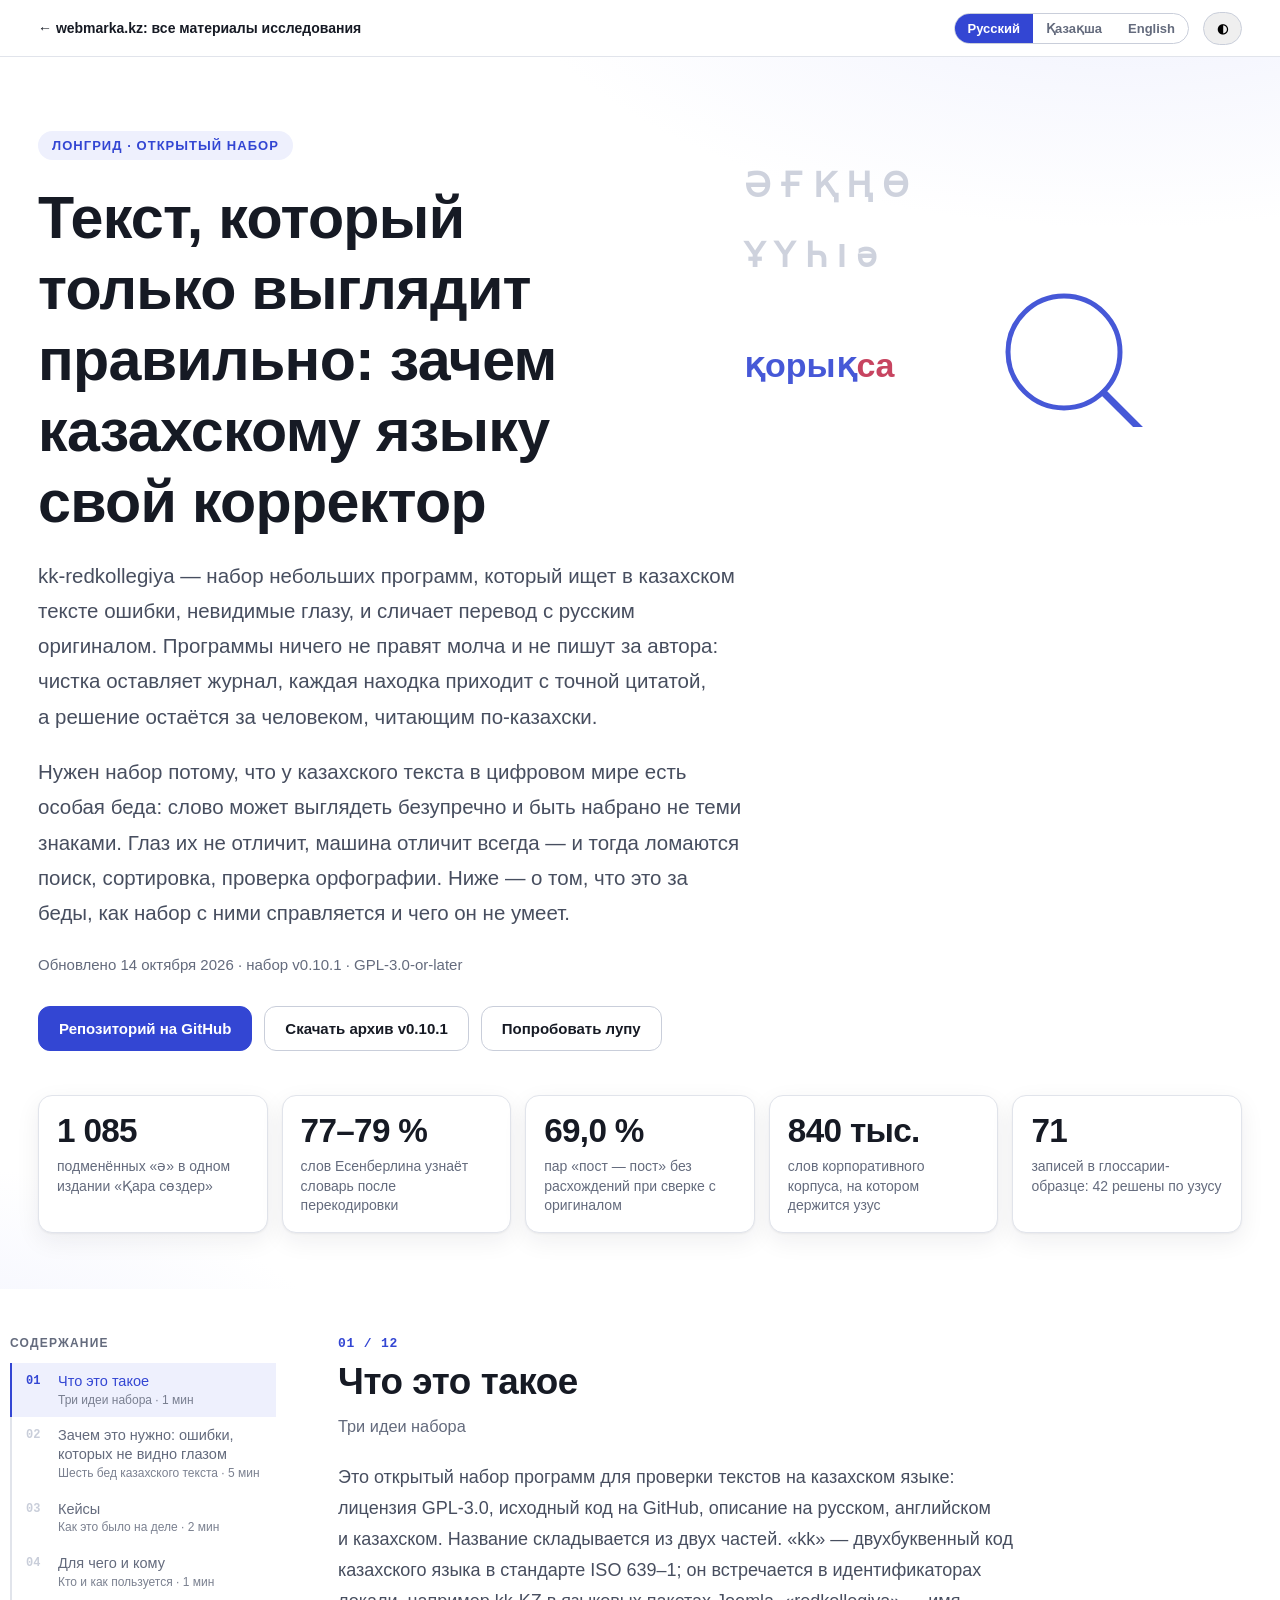
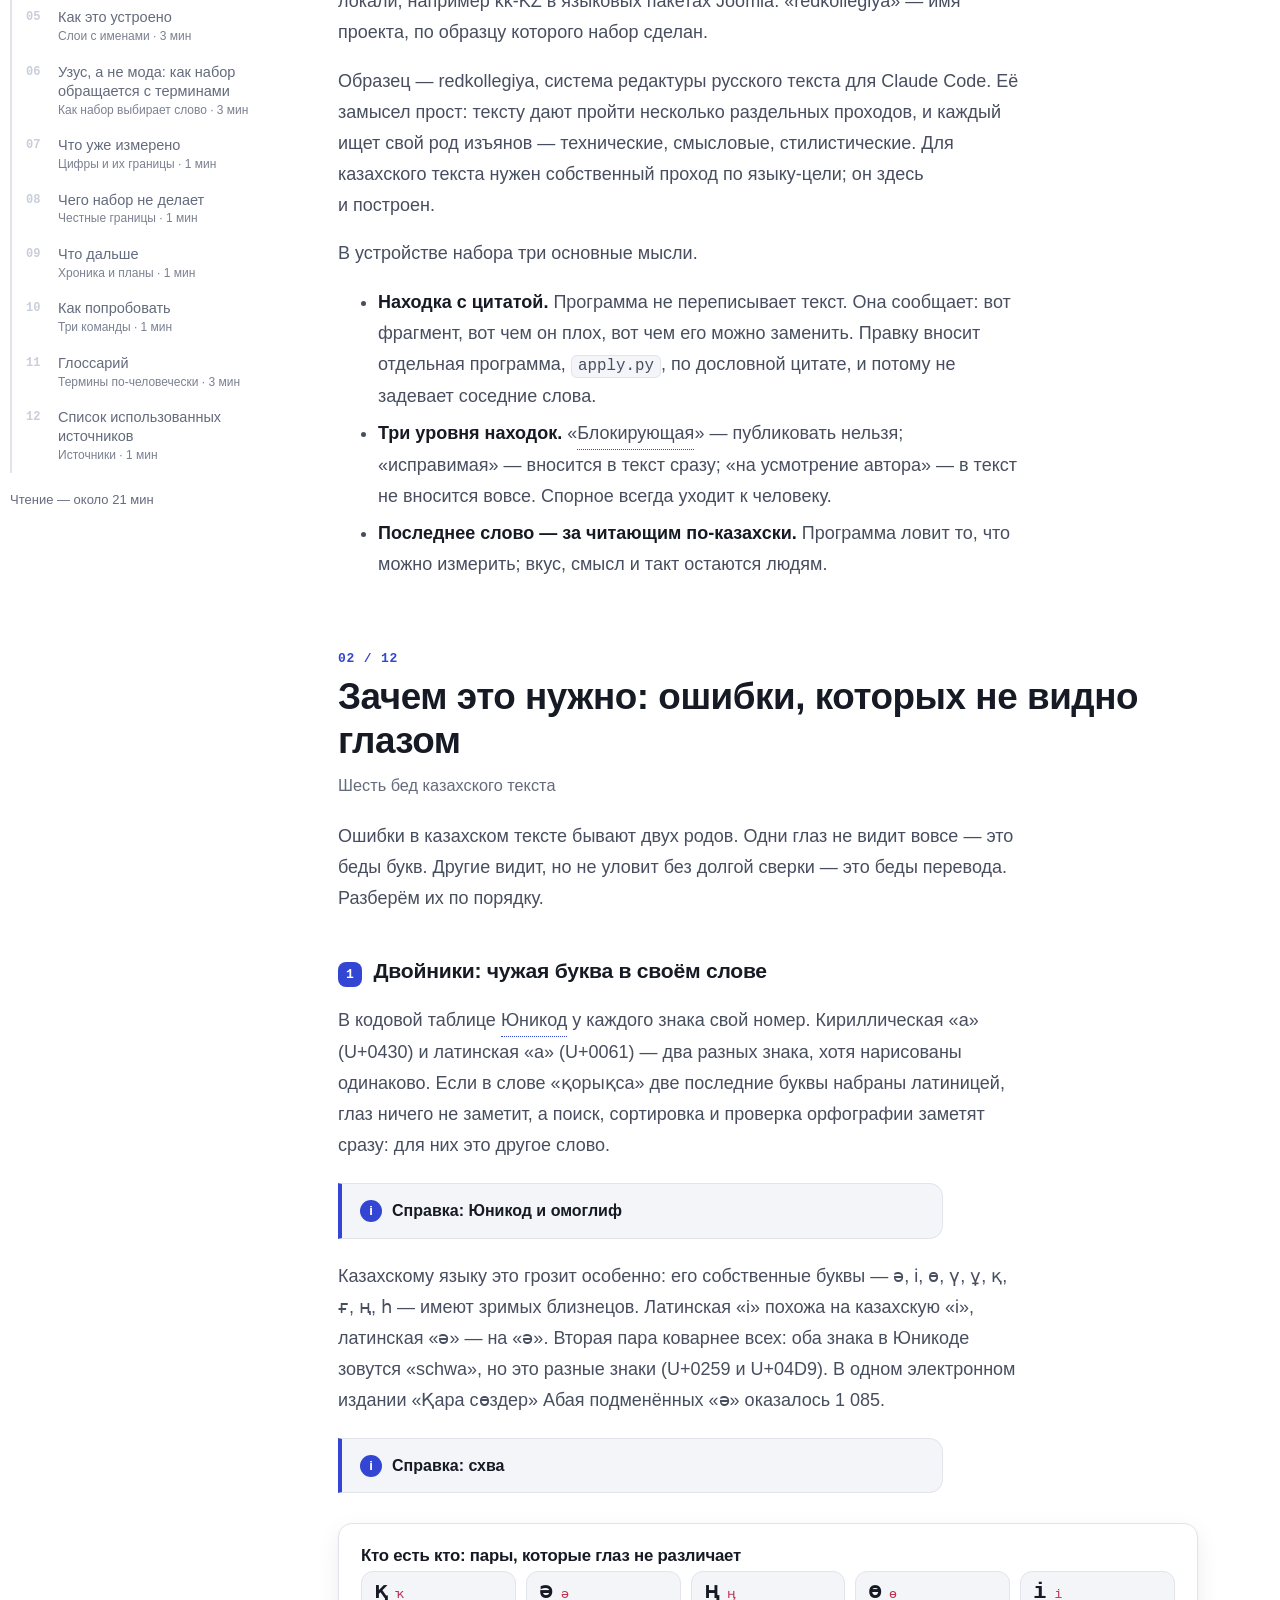
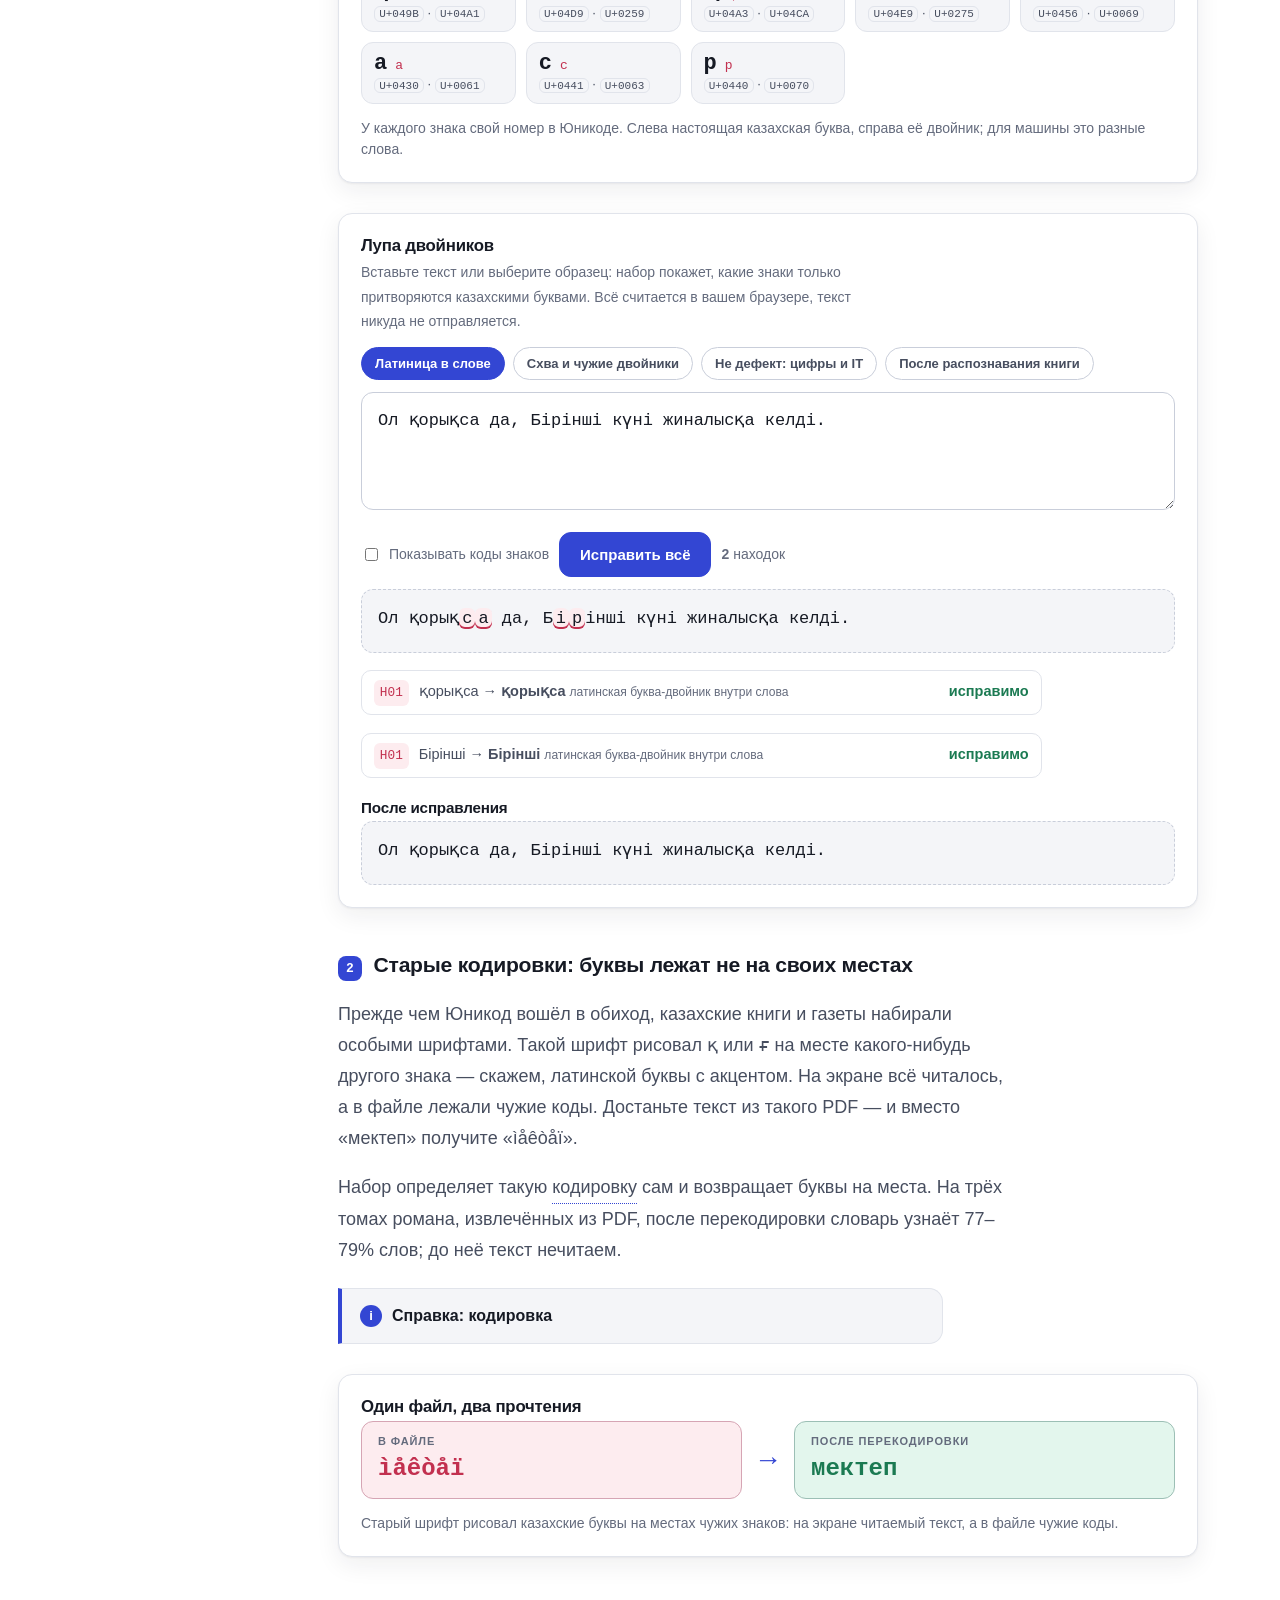
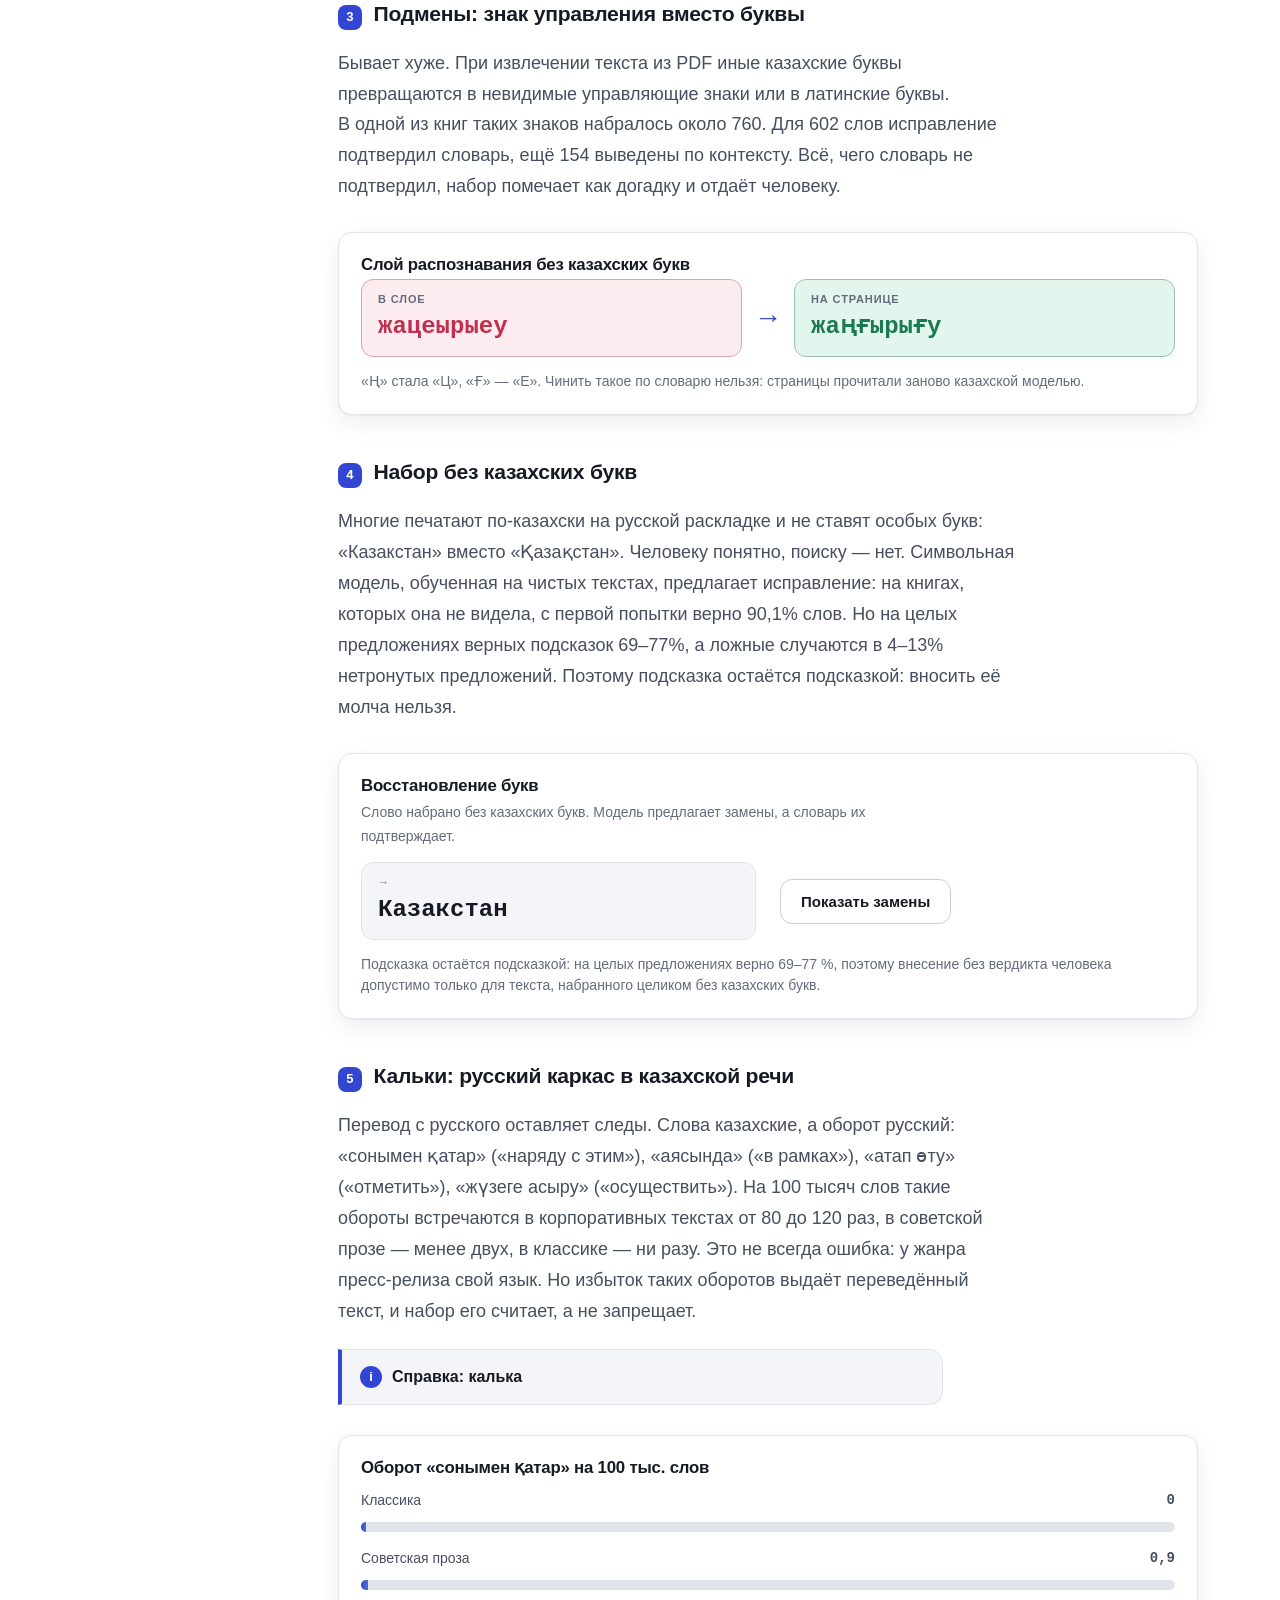
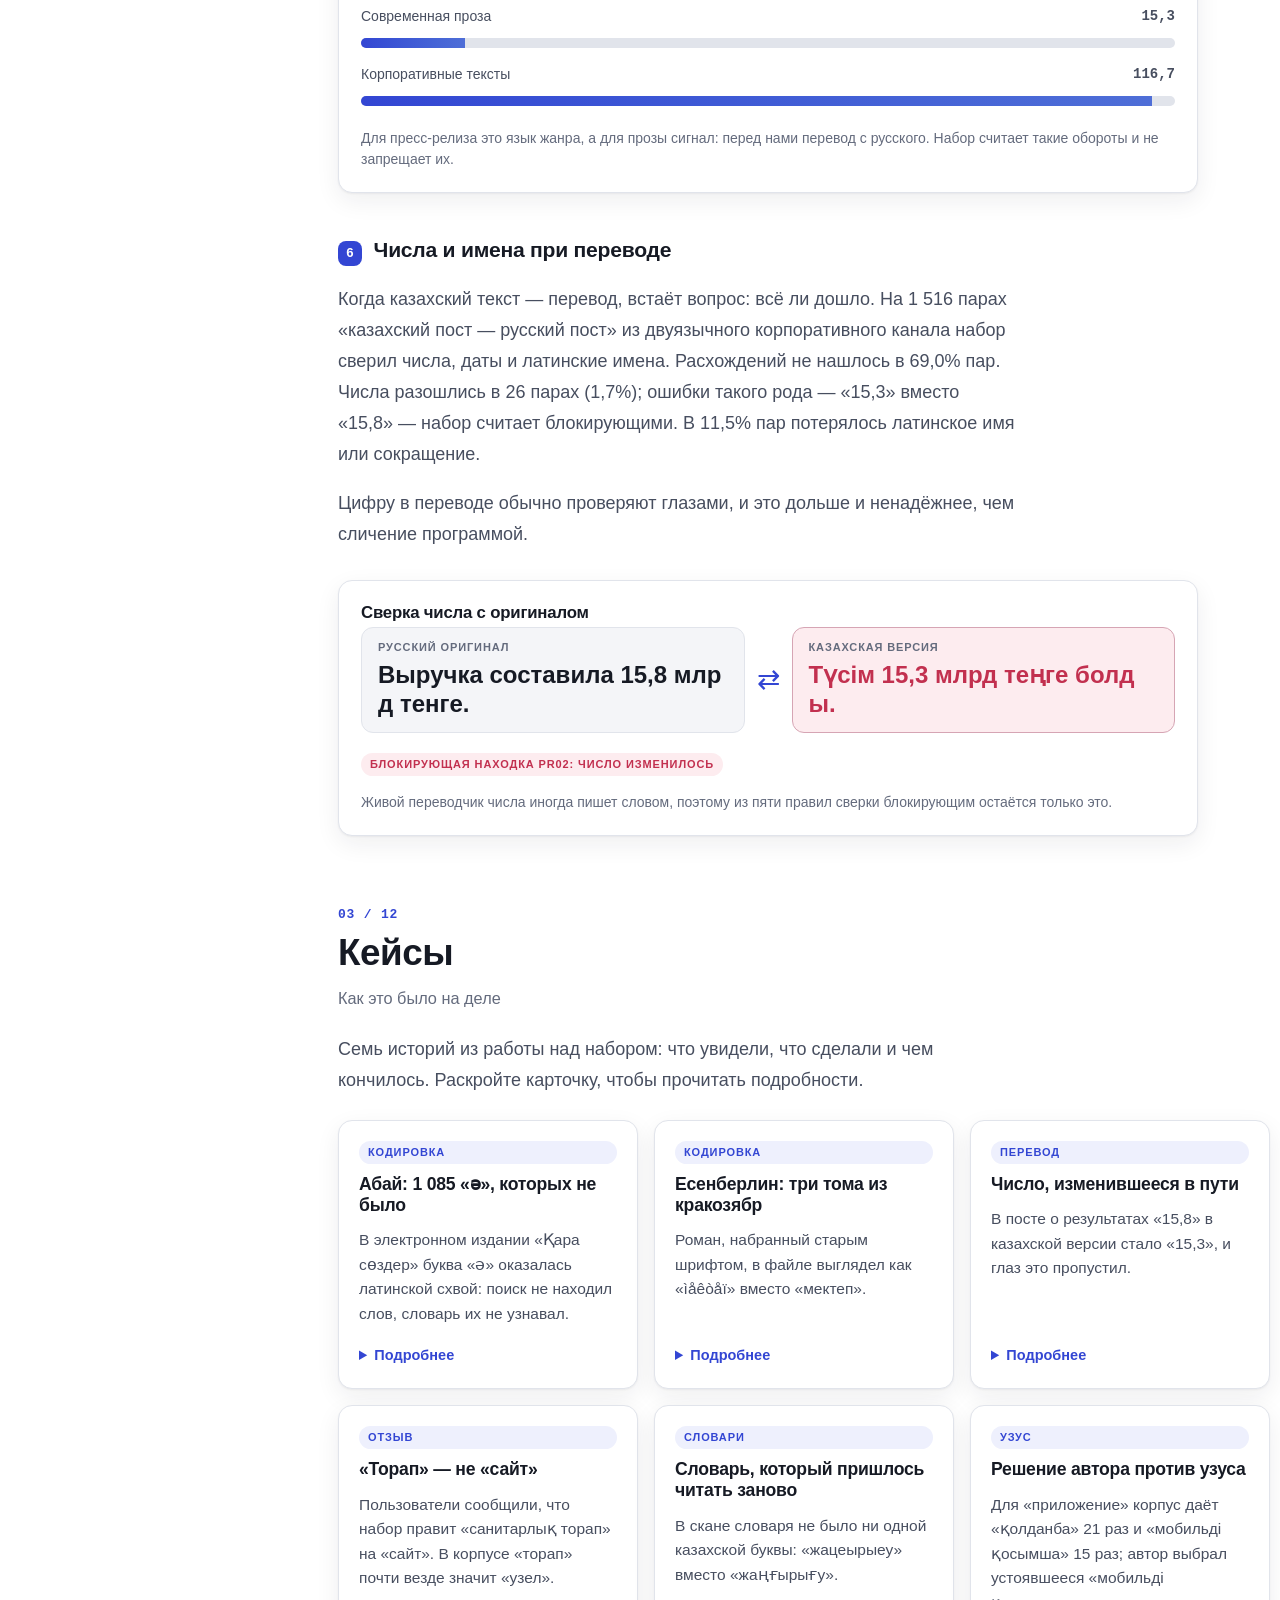
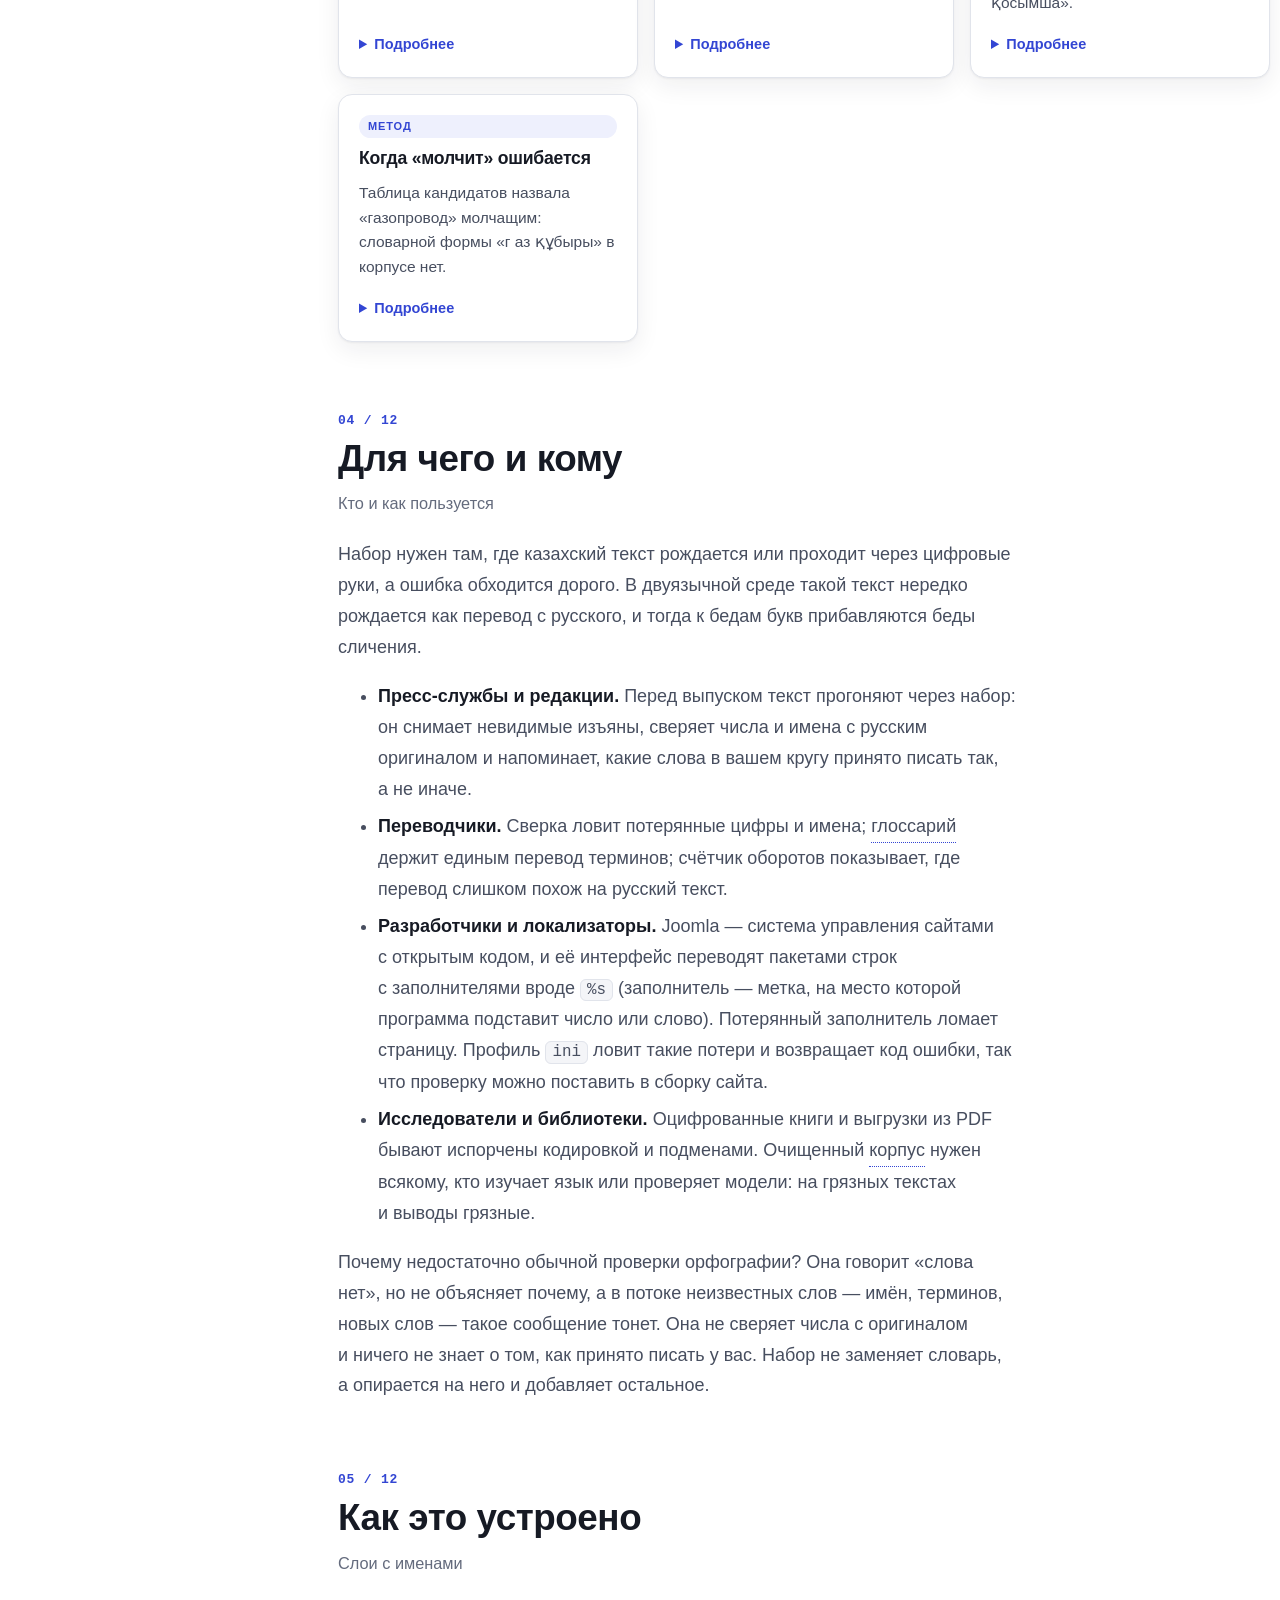
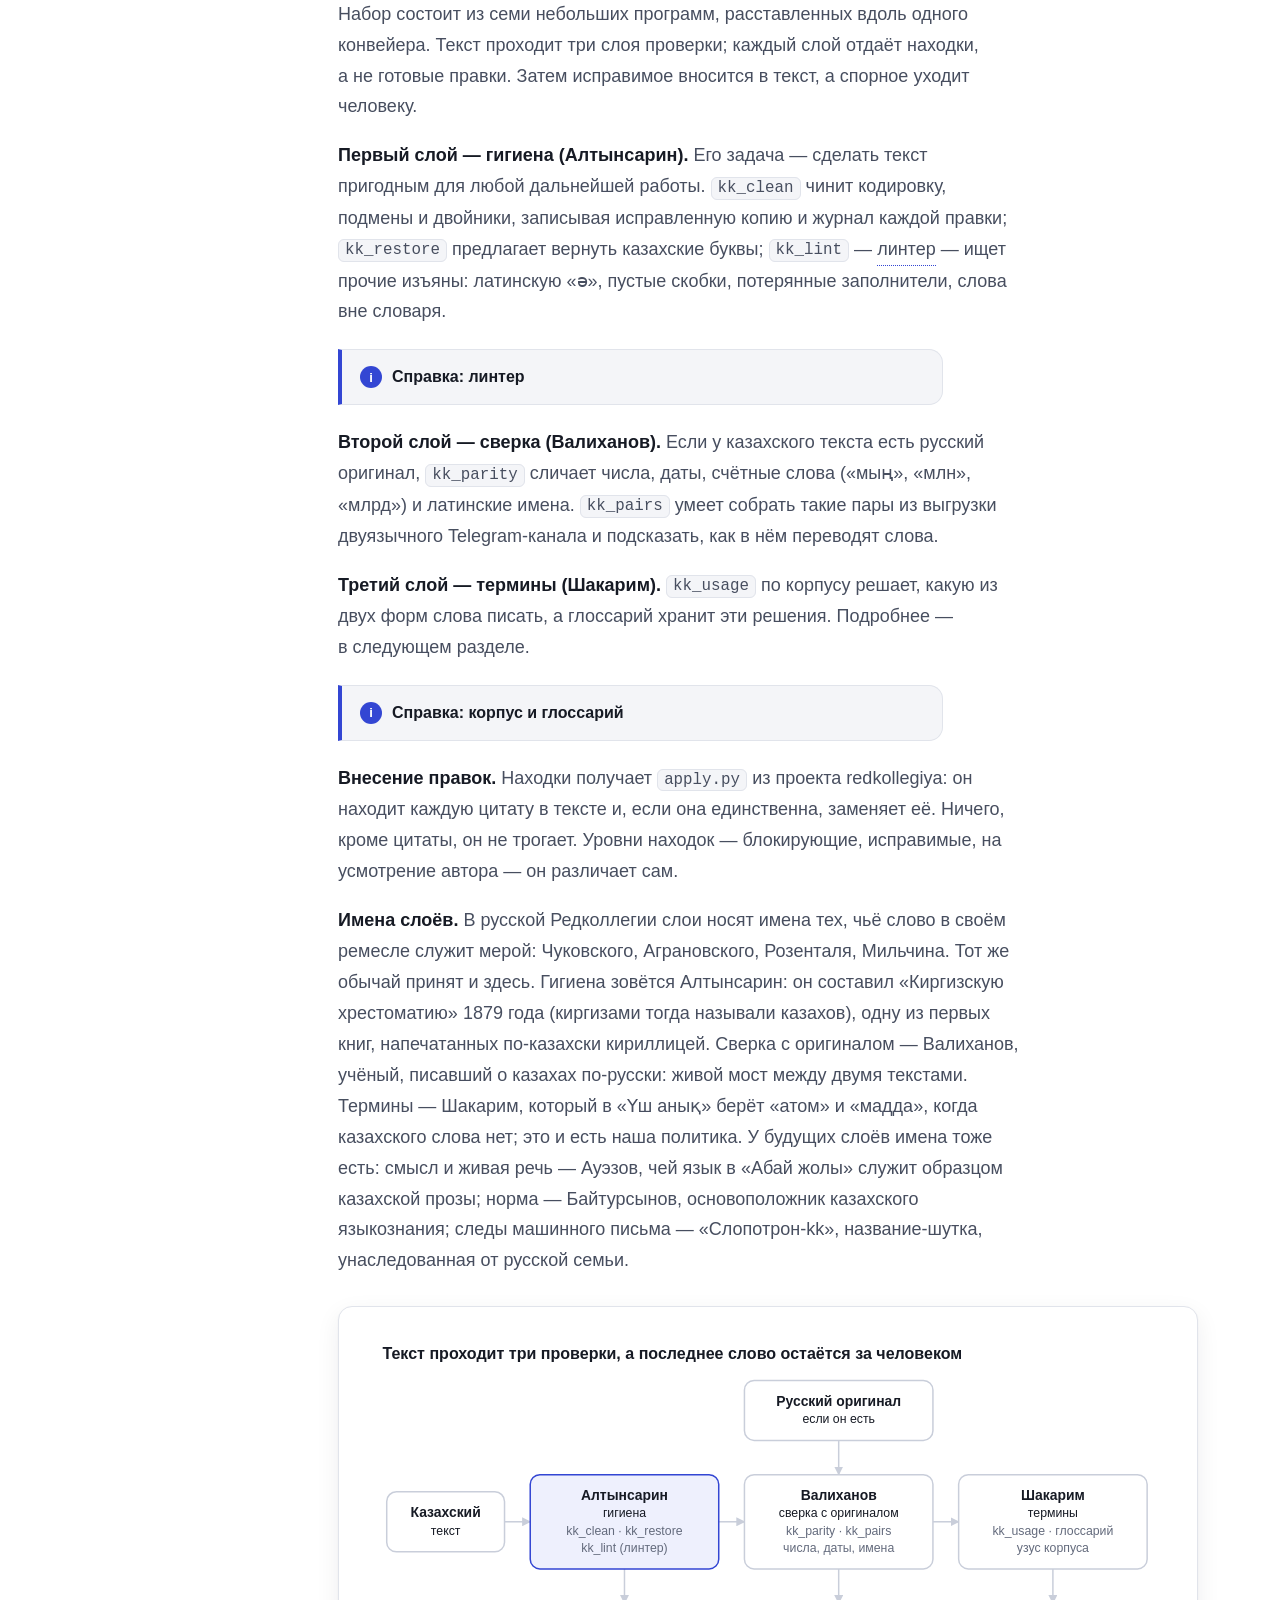
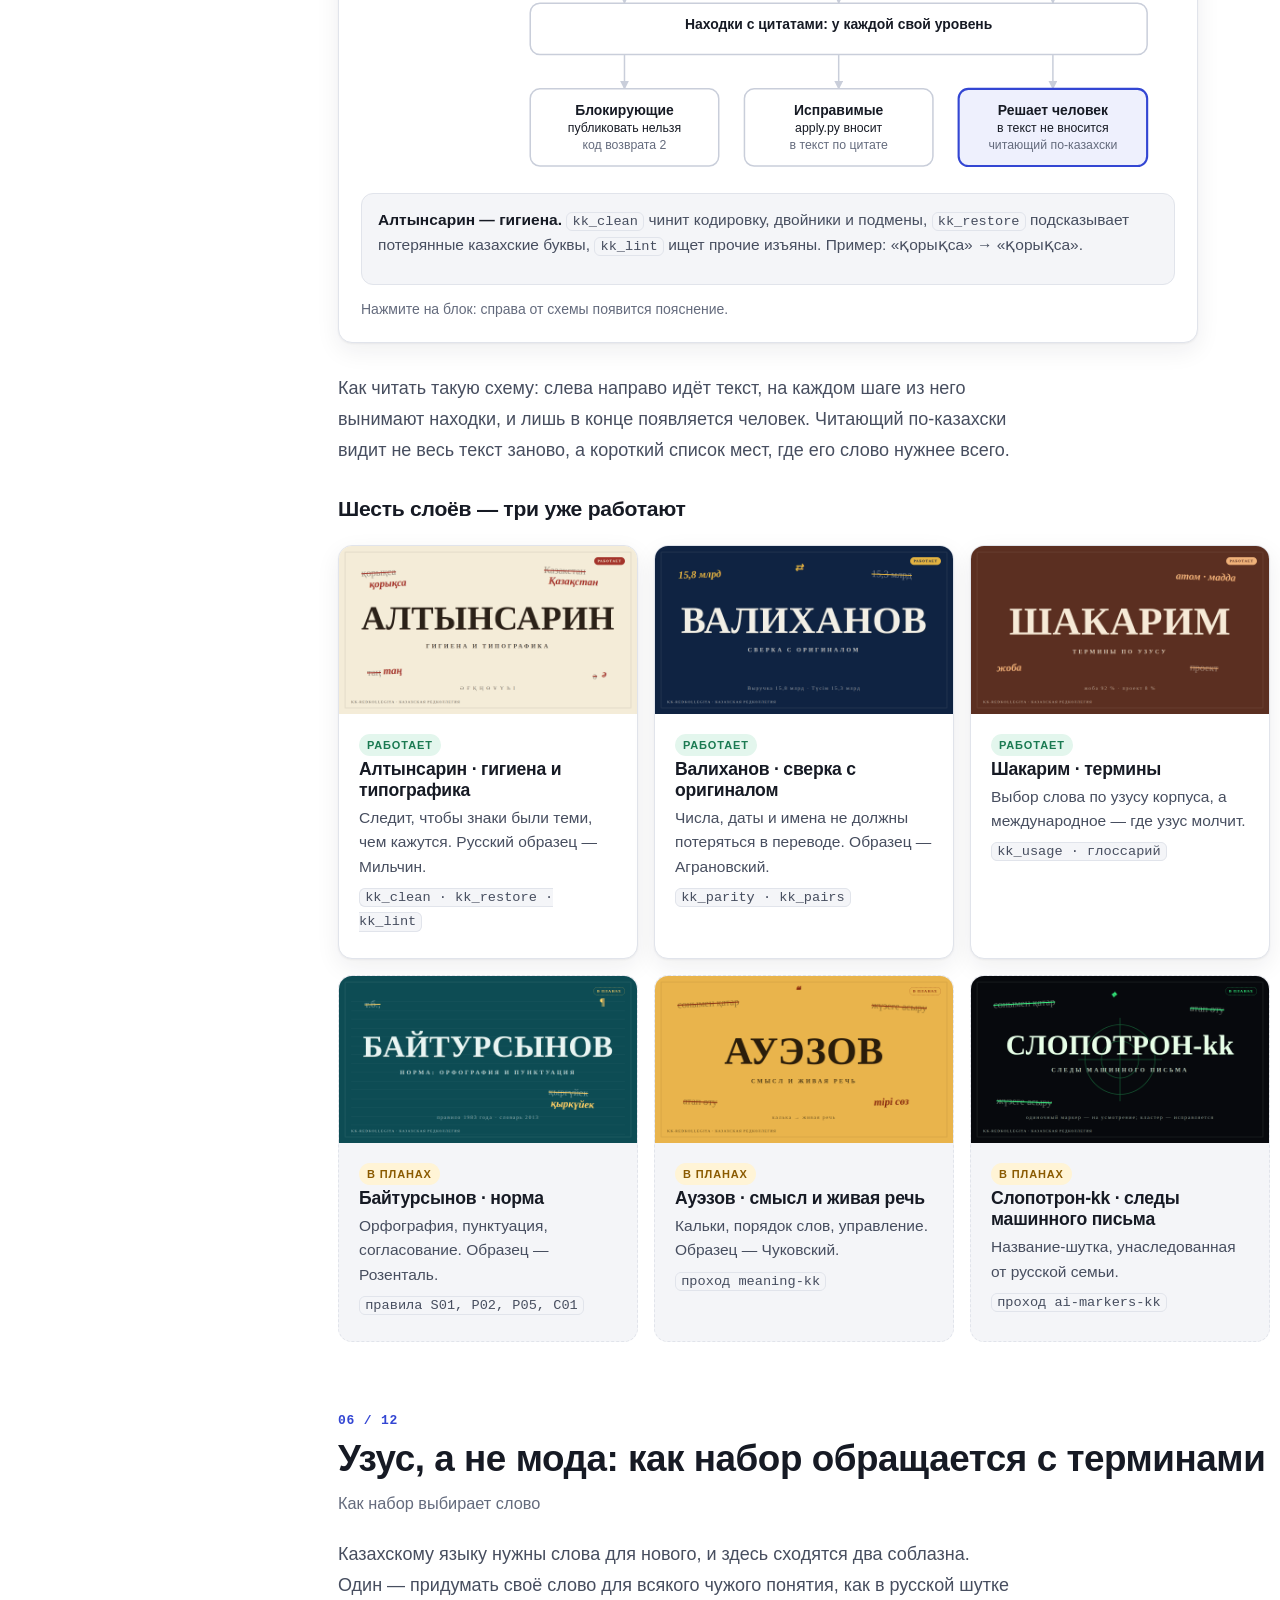
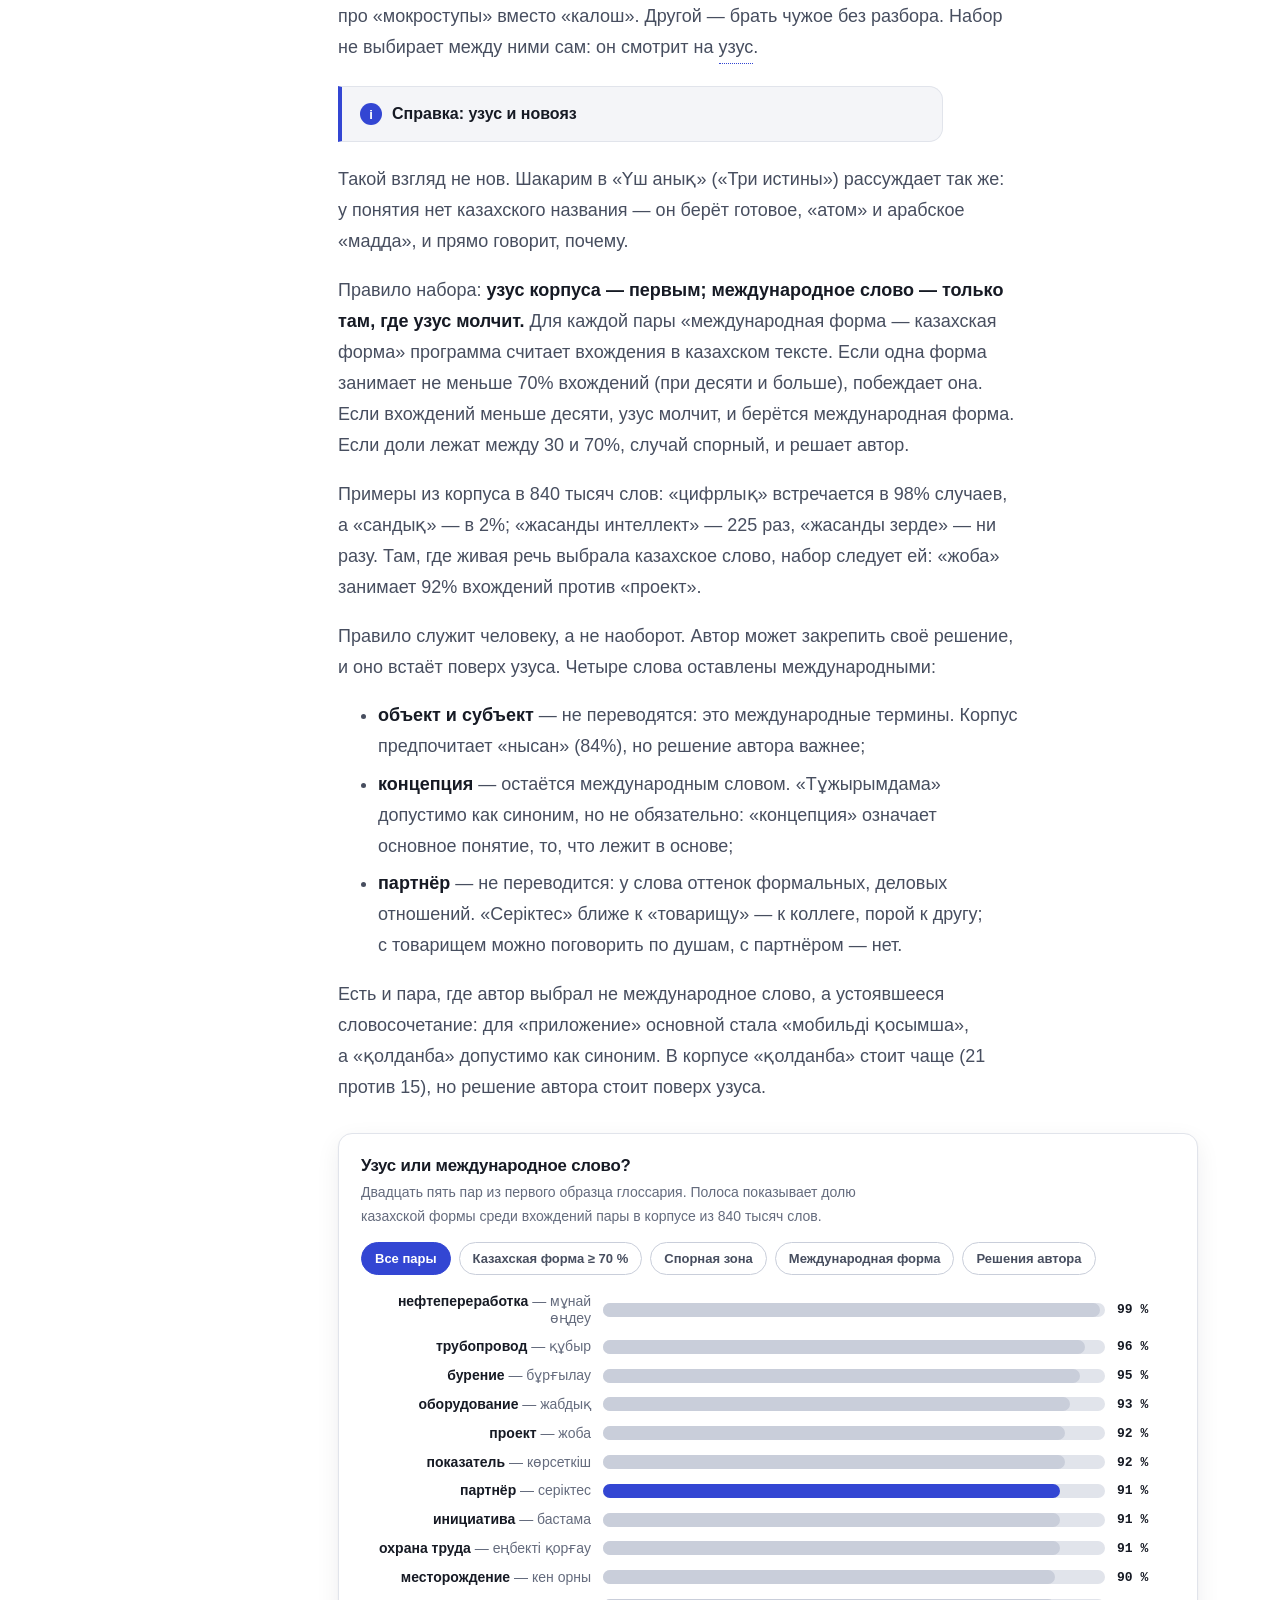
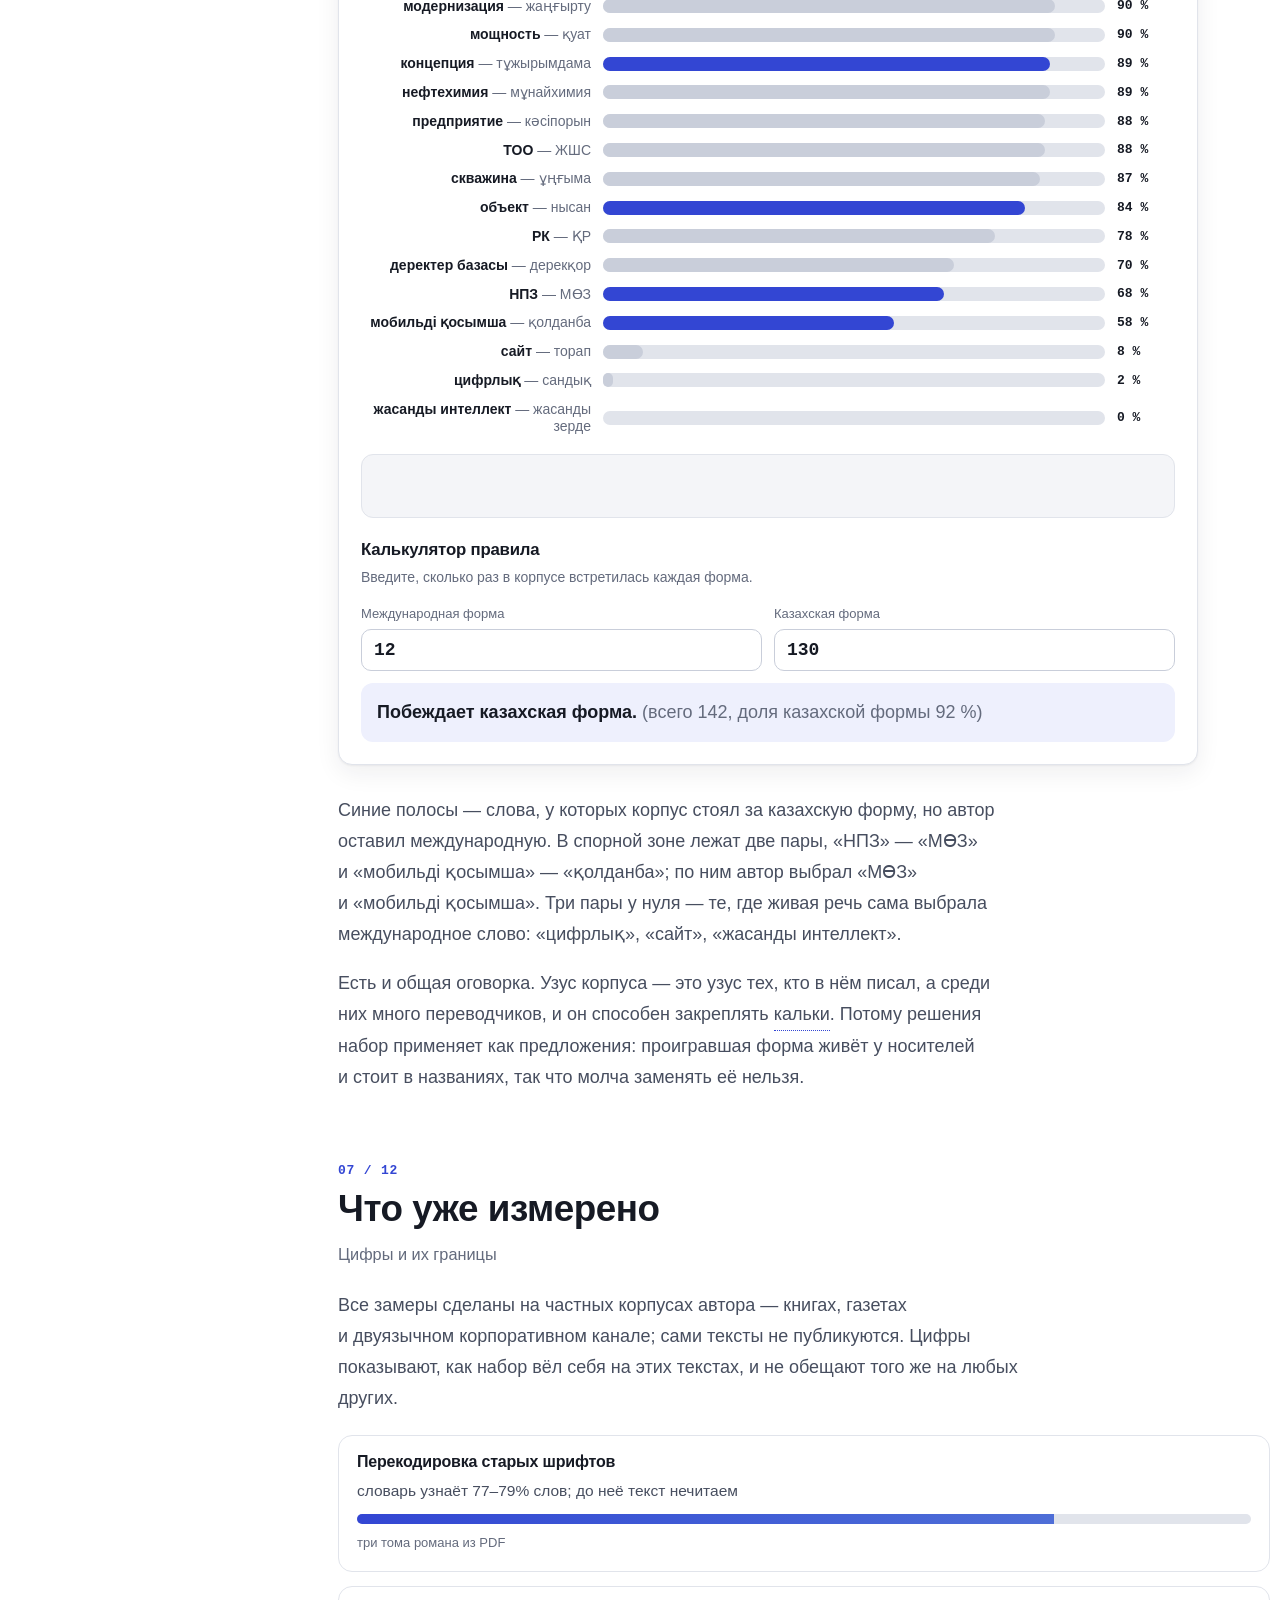
==== commit 5c2b2541: "v0.10.1: исправления в лонгриде (ссылки, значок, капслок)" ====
--- a/docs/longread/index.html
+++ b/docs/longread/index.html
@@ -3,7 +3,8 @@
 <head>
 <meta charset="utf-8">
 <meta name="viewport" content="width=device-width, initial-scale=1">
-<!-- build: kk-redkollegiya longread, набор v0.10.0, 2026-10-14 -->
+<!-- build: kk-redkollegiya longread, набор v0.10.1, 2026-10-14 -->
+<!-- ссылка «все материалы исследования» уже есть в шапке страницы -->
 <title>kk-redkollegiya: зачем казахскому языку свой корректор — лонгрид — Webmarka</title>
 <meta name="description" content="Открытый набор программ для проверки казахских текстов и переводов: кодировка, двойники, сверка с оригиналом, термины по узусу. Лонгрид с живыми примерами.">
 <link rel="canonical" href="https://webmarka.kz/research/kk-redkollegiya/">
@@ -13,8 +14,8 @@
 <meta property="og:type" content="article"><meta property="og:site_name" content="Webmarka"><meta property="og:locale" content="ru_RU">
 <meta property="og:url" content="https://webmarka.kz/research/kk-redkollegiya/"><meta property="og:title" content="kk-redkollegiya: зачем казахскому языку свой корректор"><meta property="og:description" content="Открытый набор программ для проверки казахских текстов и переводов: кодировка, двойники, сверка с оригиналом, термины по узусу. Лонгрид с живыми примерами.">
 <meta property="og:image" content="https://webmarka.kz/assets/media/2026/kk-redkollegiya-og.jpg"><meta name="twitter:card" content="summary_large_image">
-<link rel="icon" href="data:image/svg+xml,%3Csvg xmlns='http://www.w3.org/2000/svg' viewBox='0 0 64 64'%3E%3Crect width='64' height='64' rx='14' fill='%233346d3'/%3E%3Ctext x='32' y='45' text-anchor='middle' font-size='36' font-family='sans-serif' font-weight='700' fill='white'%3E%D2%9A%3C/text%3E%3C/svg%3E">
-<link rel="stylesheet" href="assets/longread.css?v=0.10.0">
+<link rel="icon" href="https://webmarka.kz/assets/img/favicon.svg" type="image/svg+xml">
+<link rel="stylesheet" href="assets/longread.css?v=0.10.1">
 <script type="application/ld+json">{"@context": "https://schema.org", "@graph": [{"@type": "TechArticle", "@id": "https://webmarka.kz/research/kk-redkollegiya/#article", "headline": "Текст, который только выглядит правильно: зачем казахскому языку свой корректор", "inLanguage": "ru", "datePublished": "2026-10-13", "dateModified": "2026-10-14", "author": {"@id": "https://webmarka.kz/#person"}, "mainEntityOfPage": "https://webmarka.kz/research/kk-redkollegiya/", "image": "https://webmarka.kz/assets/media/2026/kk-redkollegiya-og.jpg", "about": {"@type": "SoftwareSourceCode", "name": "kk-redkollegiya", "codeRepository": "https://github.com/bsakhanov/kk-redkollegiya", "license": "https://www.gnu.org/licenses/gpl-3.0.html"}}]}</script>
 </head>
 <body>
@@ -22,8 +23,8 @@
 <button class="seg" id="theme" type="button" style="padding:8px 13px;font-weight:600;font-size:13px" aria-label="Тема">◐</button></div><div class="prog"></div></header>
 <main>
 <div class="hero"><div class="wrap"><svg class="lk" viewBox="0 0 520 300" aria-hidden="true"><text x="10" y="70" class="ghost">Ә Ғ Қ Ң Ө</text><text x="10" y="140" class="ghost">Ұ Ү Һ І ә</text><text x="10" y="250">қорық<tspan fill="var(--bad)">ca</tspan></text><circle cx="330" cy="225" r="56" fill="none" stroke="var(--pri)" stroke-width="5"/><path d="M370 266L410 306" stroke="var(--pri)" stroke-width="7" stroke-linecap="round"/></svg><span class="kick">Лонгрид · открытый набор</span><h1>Текст, который только выглядит правильно: зачем казахскому языку свой корректор</h1><div class="lead"><p>kk-redkollegiya — набор небольших программ, который ищет в казахском тексте ошибки, невидимые глазу, и сличает перевод с русским оригиналом. Программы ничего не правят молча и не пишут за автора: чистка оставляет журнал, каждая находка приходит с точной цитатой, а решение остаётся за человеком, читающим по-казахски.</p><p>Нужен набор потому, что у казахского текста в цифровом мире есть особая беда: слово может выглядеть безупречно и быть набрано не теми знаками. Глаз их не отличит, машина отличит всегда — и тогда ломаются поиск, сортировка, проверка орфографии. Ниже — о том, что это за беды, как набор с ними справляется и чего он не умеет.</p></div>
-<p class="meta">Обновлено 14 октября 2026 · набор v0.10.0 · GPL-3.0-or-later</p>
-<div class="cta"><a class="btn pri" href="https://github.com/bsakhanov/kk-redkollegiya">Репозиторий на GitHub</a><a class="btn" href="https://github.com/bsakhanov/kk-redkollegiya/releases/latest">Скачать архив v0.10.0</a><a class="btn" href="#pg">Попробовать лупу</a></div>
+<p class="meta">Обновлено 14 октября 2026 · набор v0.10.1 · GPL-3.0-or-later</p>
+<div class="cta"><a class="btn pri" href="https://github.com/bsakhanov/kk-redkollegiya">Репозиторий на GitHub</a><a class="btn" href="https://github.com/bsakhanov/kk-redkollegiya/releases/latest">Скачать архив v0.10.1</a><a class="btn" href="#pg">Попробовать лупу</a></div>
 <div class="stats"><div class="stat"><b data-count=1085 data-suf="">0</b><span>подменённых «ә» в одном издании «Қара сөздер»</span></div><div class="stat"><b>77–79 %</b><span>слов Есенберлина узнаёт словарь после перекодировки</span></div><div class="stat"><b>69,0 %</b><span>пар «пост — пост» без расхождений при сверке с оригиналом</span></div><div class="stat"><b data-count=840 data-suf=" тыс.">0 тыс.</b><span>слов корпоративного корпуса, на котором держится узус</span></div><div class="stat"><b data-count=71 data-suf="">0</b><span>записей в глоссарии-образце: 42 решены по узусу</span></div></div></div></div>
 <div class="wrap layout"><aside class="toc" aria-label="Содержание"><h2>Содержание</h2><ol><li><a href="#s1"><i>01</i><span>Что это такое<small>Три идеи набора</small></span></a></li><li><a href="#s2"><i>02</i><span>Зачем это нужно: ошибки, которых не видно глазом<small>Шесть бед казахского текста</small></span></a></li><li><a href="#s3"><i>03</i><span>Кейсы<small>Как это было на деле</small></span></a></li><li><a href="#s4"><i>04</i><span>Для чего и кому<small>Кто и как пользуется</small></span></a></li><li><a href="#s5"><i>05</i><span>Как это устроено<small>Слои с именами</small></span></a></li><li><a href="#s6"><i>06</i><span>Узус, а не мода: как набор обращается с терминами<small>Как набор выбирает слово</small></span></a></li><li><a href="#s7"><i>07</i><span>Что уже измерено<small>Цифры и их границы</small></span></a></li><li><a href="#s8"><i>08</i><span>Чего набор не делает<small>Честные границы</small></span></a></li><li><a href="#s9"><i>09</i><span>Что дальше<small>Хроника и планы</small></span></a></li><li><a href="#s10"><i>10</i><span>Как попробовать<small>Три команды</small></span></a></li><li><a href="#s11"><i>11</i><span>Глоссарий<small>Термины по-человечески</small></span></a></li><li><a href="#s12"><i>12</i><span>Список использованных источников<small>Источники</small></span></a></li></ol><p class="eta" id="eta" data-t="Чтение — около {n} мин"></p></aside>
 <article><section id="s1" class="rv"><h2><span class="n">01 / 12</span>Что это такое</h2><p class="sub">Три идеи набора</p><p>Это открытый набор программ для проверки текстов на казахском языке: лицензия GPL-3.0, исходный код на GitHub, описание на русском, английском и казахском. Название складывается из двух частей. «kk» — двухбуквенный код казахского языка в стандарте ISO 639–1; он встречается в идентификаторах локали, например kk-KZ в языковых пакетах Joomla. «redkollegiya» — имя проекта, по образцу которого набор сделан.</p>
@@ -45,14 +46,14 @@
 <details class="callout"><summary>Справка: кодировка</summary><p>Слово «код» восходит к латинскому <em>codex</em> — «ствол, деревянная дощечка для письма», затем «книга, свод законов». Кодировка есть таблица, по которой номерам отвечают знаки; старые казахские шрифты пользовались чужими таблицами по-своему.</p></details>
 <figure class="fig rv"><h4>Один файл, два прочтения</h4><div class="pair"><div class="tile bad"><small>В файле</small><div class="w">ìåêòåï</div></div><div class="arrow">→</div><div class="tile ok"><small>После перекодировки</small><div class="w">мектеп</div></div></div><figcaption>Старый шрифт рисовал казахские буквы на местах чужих знаков: на экране читаемый текст, а в файле чужие коды.</figcaption></figure><h3><span class="no">3</span><span>Подмены: знак управления вместо буквы</span></h3>
 <p>Бывает хуже. При извлечении текста из PDF иные казахские буквы превращаются в невидимые управляющие знаки или в латинские буквы. В одной из книг таких знаков набралось около 760. Для 602 слов исправление подтвердил словарь, ещё 154 выведены по контексту. Всё, чего словарь не подтвердил, набор помечает как догадку и отдаёт человеку.</p>
-<figure class="fig rv"><h4>Слой распознавания без казахских букв</h4><div class="pair"><div class="tile bad"><small>В слое</small><div class="w">ЖАЦЕЫРЫЕУ</div></div><div class="arrow">→</div><div class="tile ok"><small>На странице</small><div class="w">ЖАҢҒЫРЫҒУ</div></div></div><figcaption>«Ң» стала «Ц», «Ғ» — «Е». Чинить такое по словарю нельзя: страницы прочитали заново казахской моделью.</figcaption></figure><h3><span class="no">4</span><span>Набор без казахских букв</span></h3>
+<figure class="fig rv"><h4>Слой распознавания без казахских букв</h4><div class="pair"><div class="tile bad"><small>В слое</small><div class="w">жацеырыеу</div></div><div class="arrow">→</div><div class="tile ok"><small>На странице</small><div class="w">жаңғырығу</div></div></div><figcaption>«Ң» стала «Ц», «Ғ» — «Е». Чинить такое по словарю нельзя: страницы прочитали заново казахской моделью.</figcaption></figure><h3><span class="no">4</span><span>Набор без казахских букв</span></h3>
 <p>Многие печатают по-казахски на русской раскладке и не ставят особых букв: «Казакстан» вместо «Қазақстан». Человеку понятно, поиску — нет. Символьная модель, обученная на чистых текстах, предлагает исправление: на книгах, которых она не видела, с первой попытки верно 90,1% слов. Но на целых предложениях верных подсказок 69–77%, а ложные случаются в 4–13% нетронутых предложений. Поэтому подсказка остаётся подсказкой: вносить её молча нельзя.</p>
 <figure class="fig rv"><h4>Восстановление букв</h4><p class="hint">Слово набрано без казахских букв. Модель предлагает замены, а словарь их подтверждает.</p><div class="pair"><div class="tile"><small>→</small><div class="w" id="rs-w"></div></div><div></div><div><button class="btn" id="rs-go" type="button">Показать замены</button></div></div><figcaption>Подсказка остаётся подсказкой: на целых предложениях верно 69–77 %, поэтому внесение без вердикта человека допустимо только для текста, набранного целиком без казахских букв.</figcaption></figure><h3><span class="no">5</span><span>Кальки: русский каркас в казахской речи</span></h3>
 <p>Перевод с русского оставляет следы. Слова казахские, а оборот русский: «сонымен қатар» («наряду с этим»), «аясында» («в рамках»), «атап өту» («отметить»), «жүзеге асыру» («осуществить»). На 100 тысяч слов такие обороты встречаются в корпоративных текстах от 80 до 120 раз, в советской прозе — менее двух, в классике — ни разу. Это не всегда ошибка: у жанра пресс-релиза свой язык. Но избыток таких оборотов выдаёт переведённый текст, и набор его считает, а не запрещает.</p>
 <details class="callout"><summary>Справка: калька</summary><p>Слово пришло из французского <em>calque</em> — «копия, снятая через кальку, то есть прозрачную бумагу». В языкознании калькой зовут оборот, переведённый с чужого языка по частям, с сохранением чужого построения.</p></details>
 <figure class="fig rv in"><h4>Оборот «сонымен қатар» на 100 тыс. слов</h4><div class="m" style="border:0;padding:6px 0"><div style="display:flex;justify-content:space-between;font-size:14px"><span>Классика</span><b style="font-family:var(--mono)">0</b></div><div class="bar"><i style="--w:0.6%"></i></div></div><div class="m" style="border:0;padding:6px 0"><div style="display:flex;justify-content:space-between;font-size:14px"><span>Советская проза</span><b style="font-family:var(--mono)">0,9</b></div><div class="bar"><i style="--w:0.8%"></i></div></div><div class="m" style="border:0;padding:6px 0"><div style="display:flex;justify-content:space-between;font-size:14px"><span>Современная проза</span><b style="font-family:var(--mono)">15,3</b></div><div class="bar"><i style="--w:12.8%"></i></div></div><div class="m" style="border:0;padding:6px 0"><div style="display:flex;justify-content:space-between;font-size:14px"><span>Корпоративные тексты</span><b style="font-family:var(--mono)">116,7</b></div><div class="bar"><i style="--w:97.2%"></i></div></div><figcaption>Для пресс-релиза это язык жанра, а для прозы сигнал: перед нами перевод с русского. Набор считает такие обороты и не запрещает их.</figcaption></figure><h3><span class="no">6</span><span>Числа и имена при переводе</span></h3>
 <p>Когда казахский текст — перевод, встаёт вопрос: всё ли дошло. На 1 516 парах «казахский пост — русский пост» из двуязычного корпоративного канала набор сверил числа, даты и латинские имена. Расхождений не нашлось в 69,0% пар. Числа разошлись в 26 парах (1,7%); ошибки такого рода — «15,3» вместо «15,8» — набор считает блокирующими. В 11,5% пар потерялось латинское имя или сокращение.</p>
-<p>Цифру в переводе обычно проверяют глазами, и это дольше и ненадёжнее, чем сличение программой.</p><figure class="fig rv"><h4>Сверка числа с оригиналом</h4><div class="pair"><div class="tile"><small>Русский оригинал</small><div class="w" style="font-family:var(--font)">Выручка составила 15,8 млрд тенге.</div></div><div class="arrow">⇄</div><div class="tile bad"><small>Казахская версия</small><div class="w" style="font-family:var(--font)">Түсім 15,3 млрд теңге болды.</div></div></div><p style="margin:14px 0 0"><span class="tag" style="background:var(--badbg);color:var(--bad)">Блокирующая находка PR02: число изменилось</span></p><figcaption>Живой переводчик числа иногда пишет словом, поэтому из пяти правил сверки блокирующим остаётся только это.</figcaption></figure></section><section id="s3" class="rv"><h2><span class="n">03 / 12</span>Кейсы</h2><p class="sub">Как это было на деле</p><p>Семь историй из работы над набором: что увидели, что сделали и чем кончилось. Раскройте карточку, чтобы прочитать подробности.</p><div class="grid"><div class="card case rv"><span class="tag">Кодировка</span><h4>Абай: 1 085 «ә», которых не было</h4><p>В электронном издании «Қара сөздер» буква «ә» оказалась латинской схвой: поиск не находил слов, словарь их не узнавал.</p><details><summary>Подробнее</summary><dl><dt>Увидели</dt><dd>Знак U+0259 неотличим от «ә» (U+04D9), но это другой символ.</dd><dt>Сделали</dt><dd><code>kk_clean</code> и правило H02 заменили схву по всему тексту, каждая замена записана в журнал.</dd><dt>Итог</dt><dd>Латинской «ə» в тексте: 1 085 → 0.</dd></dl></details></div><div class="card case rv"><span class="tag">Кодировка</span><h4>Есенберлин: три тома из кракозябр</h4><p>Роман, набранный старым шрифтом, в файле выглядел как «ìåêòåï» вместо «мектеп».</p><details><summary>Подробнее</summary><dl><dt>Увидели</dt><dd>Шрифт хранил казахские буквы на местах чужих знаков.</dd><dt>Сделали</dt><dd>Декодер Windows-1251 с казахскими буквами в ячейках 0xB0–0xBF.</dd><dt>Итог</dt><dd>Словарь узнаёт 77–79 % слов вместо нечитаемого текста.</dd></dl></details></div><div class="card case rv"><span class="tag">Перевод</span><h4>Число, изменившееся в пути</h4><p>В посте о результатах «15,8» в казахской версии стало «15,3», и глаз это пропустил.</p><details><summary>Подробнее</summary><dl><dt>Увидели</dt><dd>В абзаце потеряно и добавлено поровну чисел.</dd><dt>Сделали</dt><dd>Правило PR02 ставит блокирующую находку.</dd><dt>Итог</dt><dd>Из 1 516 пар расходятся числа у 26 (1,7 %); их просматривает человек.</dd></dl></details></div><div class="card case rv"><span class="tag">Отзыв</span><h4>«Торап» — не «сайт»</h4><p>Пользователи сообщили, что набор правит «санитарлық торап» на «сайт». В корпусе «торап» почти везде значит «узел».</p><details><summary>Подробнее</summary><dl><dt>Увидели</dt><dd>Запрет в глоссарии опирался на слово, у которого два значения.</dd><dt>Сделали</dt><dd>Запрет снят; в записи глоссария появились исключения (<code>avoid_exclude</code>), а названия вроде «НИИ проект» правила больше не трогают.</dd><dt>Итог</dt><dd>Четыре ложных срабатывания закрыты в v0.9.0.</dd></dl></details></div><div class="card case rv"><span class="tag">Словари</span><h4>Словарь, который пришлось читать заново</h4><p>В скане словаря не было ни одной казахской буквы: «ЖАЦЕЫРЫЕУ» вместо «ЖАҢҒЫРЫҒУ».</p><details><summary>Подробнее</summary><dl><dt>Увидели</dt><dd>Слой распознавания испорчен целиком.</dd><dt>Сделали</dt><dd>Страницы распознаны казахской моделью, лишние заглавные слова отсеяны моделью букв.</dd><dt>Итог</dt><dd>Белый список вырос до 13 049 слов, которых не знает hunspell.</dd></dl></details></div><div class="card case rv"><span class="tag">Узус</span><h4>Решение автора против узуса</h4><p>Для «приложение» корпус даёт «қолданба» 21 раз и «мобильді қосымша» 15 раз; автор выбрал устоявшееся «мобильді қосымша».</p><details><summary>Подробнее</summary><dl><dt>Увидели</dt><dd>Две формы почти на равных, а новое слово не всегда лучше устоявшегося.</dd><dt>Сделали</dt><dd>Запись со статусом author хранит оба числа и объясняет выбор; «қолданба» допустимо как синоним.</dd><dt>Итог</dt><dd>Решение автора не затирается при пересчёте по корпусу.</dd></dl></details></div><div class="card case rv"><span class="tag">Метод</span><h4>Когда «молчит» ошибается</h4><p>Таблица кандидатов назвала «газопровод» молчащим: словарной формы «г аз құбыры» в корпусе нет.</p><details><summary>Подробнее</summary><dl><dt>Увидели</dt><dd>Словарь дал опечатку распознавания, а живая форма другая.</dd><dt>Сделали</dt><dd>Проверили живые формы: «газ құбыры» стоит 27 раз.</dd><dt>Итог</dt><dd>В 21 из первых 50 строк «молчание» оказалось ложным.</dd></dl></details></div></div></section><section id="s4" class="rv"><h2><span class="n">04 / 12</span>Для чего и кому</h2><p class="sub">Кто и как пользуется</p><p>Набор нужен там, где казахский текст рождается или проходит через цифровые руки, а ошибка обходится дорого. В двуязычной среде такой текст нередко рождается как перевод с русского, и тогда к бедам букв прибавляются беды сличения.</p>
+<p>Цифру в переводе обычно проверяют глазами, и это дольше и ненадёжнее, чем сличение программой.</p><figure class="fig rv"><h4>Сверка числа с оригиналом</h4><div class="pair"><div class="tile"><small>Русский оригинал</small><div class="w" style="font-family:var(--font)">Выручка составила 15,8 млрд тенге.</div></div><div class="arrow">⇄</div><div class="tile bad"><small>Казахская версия</small><div class="w" style="font-family:var(--font)">Түсім 15,3 млрд теңге болды.</div></div></div><p style="margin:14px 0 0"><span class="tag" style="background:var(--badbg);color:var(--bad)">Блокирующая находка PR02: число изменилось</span></p><figcaption>Живой переводчик числа иногда пишет словом, поэтому из пяти правил сверки блокирующим остаётся только это.</figcaption></figure></section><section id="s3" class="rv"><h2><span class="n">03 / 12</span>Кейсы</h2><p class="sub">Как это было на деле</p><p>Семь историй из работы над набором: что увидели, что сделали и чем кончилось. Раскройте карточку, чтобы прочитать подробности.</p><div class="grid"><div class="card case rv"><span class="tag">Кодировка</span><h4>Абай: 1 085 «ә», которых не было</h4><p>В электронном издании «Қара сөздер» буква «ә» оказалась латинской схвой: поиск не находил слов, словарь их не узнавал.</p><details><summary>Подробнее</summary><dl><dt>Увидели</dt><dd>Знак U+0259 неотличим от «ә» (U+04D9), но это другой символ.</dd><dt>Сделали</dt><dd><code>kk_clean</code> и правило H02 заменили схву по всему тексту, каждая замена записана в журнал.</dd><dt>Итог</dt><dd>Латинской «ə» в тексте: 1 085 → 0.</dd></dl></details></div><div class="card case rv"><span class="tag">Кодировка</span><h4>Есенберлин: три тома из кракозябр</h4><p>Роман, набранный старым шрифтом, в файле выглядел как «ìåêòåï» вместо «мектеп».</p><details><summary>Подробнее</summary><dl><dt>Увидели</dt><dd>Шрифт хранил казахские буквы на местах чужих знаков.</dd><dt>Сделали</dt><dd>Декодер Windows-1251 с казахскими буквами в ячейках 0xB0–0xBF.</dd><dt>Итог</dt><dd>Словарь узнаёт 77–79 % слов вместо нечитаемого текста.</dd></dl></details></div><div class="card case rv"><span class="tag">Перевод</span><h4>Число, изменившееся в пути</h4><p>В посте о результатах «15,8» в казахской версии стало «15,3», и глаз это пропустил.</p><details><summary>Подробнее</summary><dl><dt>Увидели</dt><dd>В абзаце потеряно и добавлено поровну чисел.</dd><dt>Сделали</dt><dd>Правило PR02 ставит блокирующую находку.</dd><dt>Итог</dt><dd>Из 1 516 пар расходятся числа у 26 (1,7 %); их просматривает человек.</dd></dl></details></div><div class="card case rv"><span class="tag">Отзыв</span><h4>«Торап» — не «сайт»</h4><p>Пользователи сообщили, что набор правит «санитарлық торап» на «сайт». В корпусе «торап» почти везде значит «узел».</p><details><summary>Подробнее</summary><dl><dt>Увидели</dt><dd>Запрет в глоссарии опирался на слово, у которого два значения.</dd><dt>Сделали</dt><dd>Запрет снят; в записи глоссария появились исключения (<code>avoid_exclude</code>), а названия вроде «НИИ проект» правила больше не трогают.</dd><dt>Итог</dt><dd>Четыре ложных срабатывания закрыты в v0.9.0.</dd></dl></details></div><div class="card case rv"><span class="tag">Словари</span><h4>Словарь, который пришлось читать заново</h4><p>В скане словаря не было ни одной казахской буквы: «жацеырыеу» вместо «жаңғырығу».</p><details><summary>Подробнее</summary><dl><dt>Увидели</dt><dd>Слой распознавания испорчен целиком.</dd><dt>Сделали</dt><dd>Страницы распознаны казахской моделью, лишние заглавные слова отсеяны моделью букв.</dd><dt>Итог</dt><dd>Белый список вырос до 13 049 слов, которых не знает hunspell.</dd></dl></details></div><div class="card case rv"><span class="tag">Узус</span><h4>Решение автора против узуса</h4><p>Для «приложение» корпус даёт «қолданба» 21 раз и «мобильді қосымша» 15 раз; автор выбрал устоявшееся «мобильді қосымша».</p><details><summary>Подробнее</summary><dl><dt>Увидели</dt><dd>Две формы почти на равных, а новое слово не всегда лучше устоявшегося.</dd><dt>Сделали</dt><dd>Запись со статусом author хранит оба числа и объясняет выбор; «қолданба» допустимо как синоним.</dd><dt>Итог</dt><dd>Решение автора не затирается при пересчёте по корпусу.</dd></dl></details></div><div class="card case rv"><span class="tag">Метод</span><h4>Когда «молчит» ошибается</h4><p>Таблица кандидатов назвала «газопровод» молчащим: словарной формы «г аз құбыры» в корпусе нет.</p><details><summary>Подробнее</summary><dl><dt>Увидели</dt><dd>Словарь дал опечатку распознавания, а живая форма другая.</dd><dt>Сделали</dt><dd>Проверили живые формы: «газ құбыры» стоит 27 раз.</dd><dt>Итог</dt><dd>В 21 из первых 50 строк «молчание» оказалось ложным.</dd></dl></details></div></div></section><section id="s4" class="rv"><h2><span class="n">04 / 12</span>Для чего и кому</h2><p class="sub">Кто и как пользуется</p><p>Набор нужен там, где казахский текст рождается или проходит через цифровые руки, а ошибка обходится дорого. В двуязычной среде такой текст нередко рождается как перевод с русского, и тогда к бедам букв прибавляются беды сличения.</p>
 <ul>
 <li><strong>Пресс-службы и редакции.</strong> Перед выпуском текст прогоняют через набор: он снимает невидимые изъяны, сверяет числа и имена с русским оригиналом и напоминает, какие слова в вашем кругу принято писать так, а не иначе.</li>
 <li><strong>Переводчики.</strong> Сверка ловит потерянные цифры и имена; <button class="term" type="button" data-t="glossary">глоссарий</button> держит единым перевод терминов; счётчик оборотов показывает, где перевод слишком похож на русский текст.</li>
@@ -96,7 +97,7 @@
 <p><strong>Проходы с языковой моделью.</strong> Четыре прохода ещё не написаны: по смыслу (кальки, порядок слов, управление), по следам машинного письма, по орфографии и по терминам. Здесь нужна модель, которая читает по-казахски, и вопрос в том, какая.</p>
 <p><strong>Эталонный набор.</strong> Нужны 150–300 предложений из рабочих текстов, где носитель языка пометил, что верно, а что нет. Без него нельзя ни настроить пороги, ни честно сравнить модели; это главное недостающее звено.</p>
 <p><strong>Выбор моделей.</strong> На странице <a href="https://issai.nu.edu.kz/kazllm/">ISSAI</a> — института Назарбаев Университета — выложены казахские модели двух поколений. KazLLM 1.0 (декабрь 2024) выпущена под лицензией <a href="https://huggingface.co/issai/LLama-3.1-KazLLM-1.0-8B">CC BY-NC</a>, то есть для некоммерческого использования, и к ней добавлены условия Meta для Llama 3.1; для коммерческой работы нужно отдельное разрешение авторов. Новые модели <a href="https://huggingface.co/issai/Qwen3.5-9B-Kazakh">Qwen3.5 Kazakh</a> (4B, 9B и 35B-A3B) выпущены под Apache 2.0, который допускает и коммерческое использование. На казахских тестах знаний они опережают исходный Qwen3.5: например, на KazMMLU модель 9B даёт 83,1 против 77,0. Тестов на правку текста нет ни у тех, ни у других, поэтому пригодность для нашего дела покажет только замер на эталонном наборе. Он пока не проведён.</p>
-<p>Остальные планы скромнее: скрипт-типограф, подключение морфологического анализатора, профили стиля — «советская норма», «классический», «официальный», «пресс-релиз».</p></section><section id="s10" class="rv"><h2><span class="n">10 / 12</span>Как попробовать</h2><p class="sub">Три команды</p><p>Репозиторий — <a href="https://github.com/bsakhanov/kk-redkollegiya">bsakhanov/kk-redkollegiya</a>. Описание и руководство пользователя есть на русском, английском и казахском: <a href="../README.md">README</a> и <a href="USAGE.md">руководство</a>. Установка — четыре команды:</p>
+<p>Остальные планы скромнее: скрипт-типограф, подключение морфологического анализатора, профили стиля — «советская норма», «классический», «официальный», «пресс-релиз».</p></section><section id="s10" class="rv"><h2><span class="n">10 / 12</span>Как попробовать</h2><p class="sub">Три команды</p><p>Репозиторий — <a href="https://github.com/bsakhanov/kk-redkollegiya">bsakhanov/kk-redkollegiya</a>. Описание и руководство пользователя есть на русском, английском и казахском: <a href="https://github.com/bsakhanov/kk-redkollegiya/blob/main/README.md">README</a> и <a href="https://github.com/bsakhanov/kk-redkollegiya/blob/main/docs/USAGE.md">руководство</a>. Установка — четыре команды:</p>
 <div class="code"><button type="button">Копировать</button><pre><code>git clone https://github.com/bsakhanov/kk-redkollegiya.git
 cd kk-redkollegiya
 pip install -r requirements.txt
@@ -116,6 +117,6 @@
 </main>
 <footer class="foot"><div class="wrap"><div>Исходный код, руководства и релизы: github.com/bsakhanov/kk-redkollegiya. Основной адрес страницы: webmarka.kz/research/kk-redkollegiya/.</div><div>© 2026 Бейбит Саханов · GPL-3.0-or-later</div></div></footer>
 <script type="application/json" id="data">{"ui": {"back": "← webmarka.kz: все материалы исследования", "toc": "Содержание", "min": "мин", "more": "В глоссарий", "copy": "Копировать", "copied": "Готово", "eta": "Чтение — около {n} мин", "theme": "Тема", "top": "Наверх"}, "rules": {"H01": "латинская буква-двойник внутри слова", "H02": "схва или чужой двойник казахской буквы", "H04": "невидимый символ", "OCR": "путаница «ү» и «ұ» после распознавания", "P01": "точка со знаком после слова"}, "pg": {"title": "Лупа двойников", "intro": "Вставьте текст или выберите образец: набор покажет, какие знаки только притворяются казахскими буквами. Всё считается в вашем браузере, текст никуда не отправляется.", "placeholder": "Вставьте текст на казахском…", "codes": "Показывать коды знаков", "apply": "Исправить всё", "found": "Находки", "fixed": "После исправления", "fix": "исправимо", "flag": "на усмотрение автора", "clean": "Дефектов нет", "empty": "Здесь появится результат", "n": "находок", "presets": [{"label": "Латиница в слове", "text": "Ол қорықca да, Бipінші күні жиналысқа келді."}, {"label": "Схва и чужие двойники", "text": "Қайыpлы таӊ! Ə​нші ɵнер ҡазақ."}, {"label": "Не дефект: цифры и IT", "text": "XVIIIғ. IV тарау, IT саласы, Астана қ., т.б., көрсетілді."}, {"label": "После распознавания книги", "text": "жүмыс қүттықтады, үстаз мазмүнын түсіндірді"}]}, "rs": {"word": "Казакстан", "fixed": "Қазақстан"}, "pipe": {"in": "<b>Казахский текст.<\/b> Любой: пост, перевод, строки языкового пакета, оцифрованная книга. Если есть русский оригинал, он идёт рядом.", "orig": "<b>Русский оригинал<\/b> нужен только для сверки чисел, дат и имён.", "L1": "<b>Алтынсарин — гигиена.<\/b> <code>kk_clean<\/code> чинит кодировку, двойники и подмены, <code>kk_restore<\/code> подсказывает потерянные казахские буквы, <code>kk_lint<\/code> ищет прочие изъяны. Пример: «қорықca» → «қорықса».", "L2": "<b>Валиханов — сверка.<\/b> <code>kk_parity<\/code> сличает числа, даты, счётные слова и латинские имена, <code>kk_pairs<\/code> собирает пары из двуязычного канала. Пример: «15,8» против «15,3» — блокирующая находка.", "L3": "<b>Шакарим — термины.<\/b> <code>kk_usage<\/code> решает по корпусу, какую форму писать, а глоссарий хранит решения и свидетельства. Пример: «жоба» — 92 % против «проект».", "find": "<b>Находка с цитатой.<\/b> Не правка, а запись: что, где и чем заменить. Уровней три: блокирующая, исправимая, на усмотрение автора.", "o1": "<b>Блокирующие<\/b> (код возврата 2): публиковать нельзя, например потерянный заполнитель или разошедшееся число.", "o2": "<b>Исправимые:<\/b> <code>apply.py<\/code> вносит их по дословной цитате и не задевает соседние слова.", "o3": "<b>Решает человек:<\/b> спорное в текст не вносится, его судит читающий по-казахски."}, "usage": {"rows": [{"a": "нефтепереработка", "b": "мұнай өңдеу", "ca": 18, "cb": 2048, "sh": 99, "au": false, "dec": "мұнай өңдеу"}, {"a": "трубопровод", "b": "құбыр", "ca": 43, "cb": 1143, "sh": 96, "au": false, "dec": "құбыр"}, {"a": "бурение", "b": "бұрғылау", "ca": 34, "cb": 662, "sh": 95, "au": false, "dec": "бұрғылау"}, {"a": "оборудование", "b": "жабдық", "ca": 82, "cb": 1116, "sh": 93, "au": false, "dec": "жабдық"}, {"a": "проект", "b": "жоба", "ca": 368, "cb": 4193, "sh": 92, "au": false, "dec": "жоба"}, {"a": "показатель", "b": "көрсеткіш", "ca": 77, "cb": 891, "sh": 92, "au": false, "dec": "көрсеткіш"}, {"a": "партнёр", "b": "серіктес", "ca": 56, "cb": 598, "sh": 91, "au": true, "dec": "партнёр"}, {"a": "инициатива", "b": "бастама", "ca": 53, "cb": 510, "sh": 91, "au": false, "dec": "бастама"}, {"a": "охрана труда", "b": "еңбекті қорғау", "ca": 21, "cb": 220, "sh": 91, "au": false, "dec": "еңбекті қорғау"}, {"a": "месторождение", "b": "кен орны", "ca": 201, "cb": 1866, "sh": 90, "au": false, "dec": "кен орны"}, {"a": "модернизация", "b": "жаңғырту", "ca": 42, "cb": 372, "sh": 90, "au": false, "dec": "жаңғырту"}, {"a": "мощность", "b": "қуат", "ca": 88, "cb": 771, "sh": 90, "au": false, "dec": "қуат"}, {"a": "концепция", "b": "тұжырымдама", "ca": 7, "cb": 59, "sh": 89, "au": true, "dec": "концепция"}, {"a": "нефтехимия", "b": "мұнайхимия", "ca": 56, "cb": 461, "sh": 89, "au": false, "dec": "мұнайхимия"}, {"a": "предприятие", "b": "кәсіпорын", "ca": 223, "cb": 1575, "sh": 88, "au": false, "dec": "кәсіпорын"}, {"a": "ТОО", "b": "ЖШС", "ca": 336, "cb": 2512, "sh": 88, "au": false, "dec": "ЖШС"}, {"a": "скважина", "b": "ұңғыма", "ca": 124, "cb": 803, "sh": 87, "au": false, "dec": "ұңғыма"}, {"a": "объект", "b": "нысан", "ca": 146, "cb": 753, "sh": 84, "au": true, "dec": "объект"}, {"a": "РК", "b": "ҚР", "ca": 145, "cb": 513, "sh": 78, "au": false, "dec": "ҚР"}, {"a": "деректер базасы", "b": "дерекқор", "ca": 3, "cb": 7, "sh": 70, "au": false, "dec": "дерекқор"}, {"a": "НПЗ", "b": "МӨЗ", "ca": 107, "cb": 224, "sh": 68, "au": true, "dec": "МӨЗ"}, {"a": "мобильді қосымша", "b": "қолданба", "ca": 15, "cb": 21, "sh": 58, "au": true, "dec": "мобильді қосымша"}, {"a": "сайт", "b": "торап", "ca": 296, "cb": 26, "sh": 8, "au": false, "dec": "сайт"}, {"a": "цифрлық", "b": "сандық", "ca": 467, "cb": 8, "sh": 2, "au": false, "dec": "цифрлық"}, {"a": "жасанды интеллект", "b": "жасанды зерде", "ca": 225, "cb": 0, "sh": 0, "au": false, "dec": "жасанды интеллект"}], "share": "доля казахской формы", "author": "Решение автора: {f}. Оно стоит поверх узуса.", "byuse": "По узусу: {f}.", "v": {"silent": "Узус молчит: берётся международная форма.", "kk": "Побеждает казахская форма.", "intl": "Побеждает международная форма.", "mid": "Спорный случай: решает автор."}, "total": "всего"}, "terms": {"ocr": {"t": "Распознавание (OCR)", "d": "<p>Программа читает страницу-картинку и выдаёт текст. Казахские буквы она часто путает или теряет, поэтому распознанный текст чистят и сверяют со словарём.<\/p>", "more": false}, "whitelist": {"t": "Белый список", "d": "<p>Слова проекта, которые проверка не считает ошибкой, хотя в словаре их нет: имена, термины, формы, которых не знает старый словарь.<\/p>", "more": false}, "parity": {"t": "Сверка", "d": "<p>Сравнение казахской версии с русским оригиналом: совпадают ли числа, даты, имена и термины.<\/p>", "more": false}, "blocker": {"t": "Блокирующая находка", "d": "<p>Ошибка, при которой публиковать нельзя: набор завершается с кодом возврата 2.<\/p>", "more": false}, "finding": {"t": "Находка", "d": "<p>Запись о подозрительном месте: цитата, правило, предложение замены и уровень. Сам текст находка не меняет.<\/p>", "more": false}, "unicode": {"t": "Юникод", "d": "<p>Название «Юникод» (Unicode) задумано как намёк на единую универсальную кодировку: «уникальный, единый, универсальный». Слово «омоглиф» собрано из греческих <em>homós<\/em> — «одинаковый» и <em>glyphḗ<\/em> — «резьба, вырезанный знак»; так называют знак, неотличимый на вид от другого. В безопасности те же двойники служат для подделки адресов: сайт с латинской «а» в имени выглядит настоящим, а ведёт совсем в другое место.<\/p>", "more": true}, "homoglyph": {"t": "Омоглиф", "d": "<p>Название «Юникод» (Unicode) задумано как намёк на единую универсальную кодировку: «уникальный, единый, универсальный». Слово «омоглиф» собрано из греческих <em>homós<\/em> — «одинаковый» и <em>glyphḗ<\/em> — «резьба, вырезанный знак»; так называют знак, неотличимый на вид от другого. В безопасности те же двойники служат для подделки адресов: сайт с латинской «а» в имени выглядит настоящим, а ведёт совсем в другое место.<\/p>", "more": true}, "schwa": {"t": "Схва", "d": "<p>Название знака ə — «schwa» (по-русски «шва» или «схва») — восходит к древнееврейскому названию значка, которым в письме обозначали краткий неясный гласный или отсутствие гласного. Теперь так зовут и сам звук, и его знак.<\/p>", "more": true}, "encoding": {"t": "Кодировка", "d": "<p>Слово «код» восходит к латинскому <em>codex<\/em> — «ствол, деревянная дощечка для письма», затем «книга, свод законов». Кодировка есть таблица, по которой номерам отвечают знаки; старые казахские шрифты пользовались чужими таблицами по-своему.<\/p>", "more": true}, "calque": {"t": "Калька", "d": "<p>Слово пришло из французского <em>calque<\/em> — «копия, снятая через кальку, то есть прозрачную бумагу». В языкознании калькой зовут оборот, переведённый с чужого языка по частям, с сохранением чужого построения.<\/p>", "more": true}, "linter": {"t": "Линтер", "d": "<p>Слово идёт от программы <em>lint<\/em>, написанной в конце 1970-х в лабораториях Bell Labs для проверки программ на языке C. По-английски <em>lint<\/em> — «пух, ворс»: программа снимает с кода ворсинки, как чистят одежду. Теперь линтером зовут всякую программу, которая ищет в тексте подозрительные места, не исполняя и не переделывая его.<\/p>", "more": true}, "corpus": {"t": "Корпус", "d": "<p>«Корпус» — от латинского <em>corpus<\/em>, «тело»: так языковеды зовут собрание текстов, подобранное для изучения языка. «Глоссарий» восходит к греческому <em>glôssa<\/em> — «язык, тёмное слово, требующее пояснения»: сперва так назвали список разъяснений к непонятным словам в старых рукописях, теперь — список терминов с принятым переводом.<\/p>", "more": true}, "glossary": {"t": "Глоссарий", "d": "<p>«Корпус» — от латинского <em>corpus<\/em>, «тело»: так языковеды зовут собрание текстов, подобранное для изучения языка. «Глоссарий» восходит к греческому <em>glôssa<\/em> — «язык, тёмное слово, требующее пояснения»: сперва так назвали список разъяснений к непонятным словам в старых рукописях, теперь — список терминов с принятым переводом.<\/p>", "more": true}, "usus": {"t": "Узус", "d": "<p>«Узус» — от латинского <em>usus<\/em>, «употребление, обычай»: так языковеды зовут то, что сложилось в живой речи, в отличие от предписанного правилом. «Новоязом» зовут навязанные новые слова; сам оборот есть русская калька английского <em>newspeak<\/em> из романа Оруэлла «1984».<\/p>", "more": true}, "noviyaz": {"t": "Новояз", "d": "<p>«Узус» — от латинского <em>usus<\/em>, «употребление, обычай»: так языковеды зовут то, что сложилось в живой речи, в отличие от предписанного правилом. «Новоязом» зовут навязанные новые слова; сам оборот есть русская калька английского <em>newspeak<\/em> из романа Оруэлла «1984».<\/p>", "more": true}}}</script>
-<script src="assets/longread.js?v=0.10.0" defer></script>
+<script src="assets/longread.js?v=0.10.1" defer></script>
 </body>
 </html>
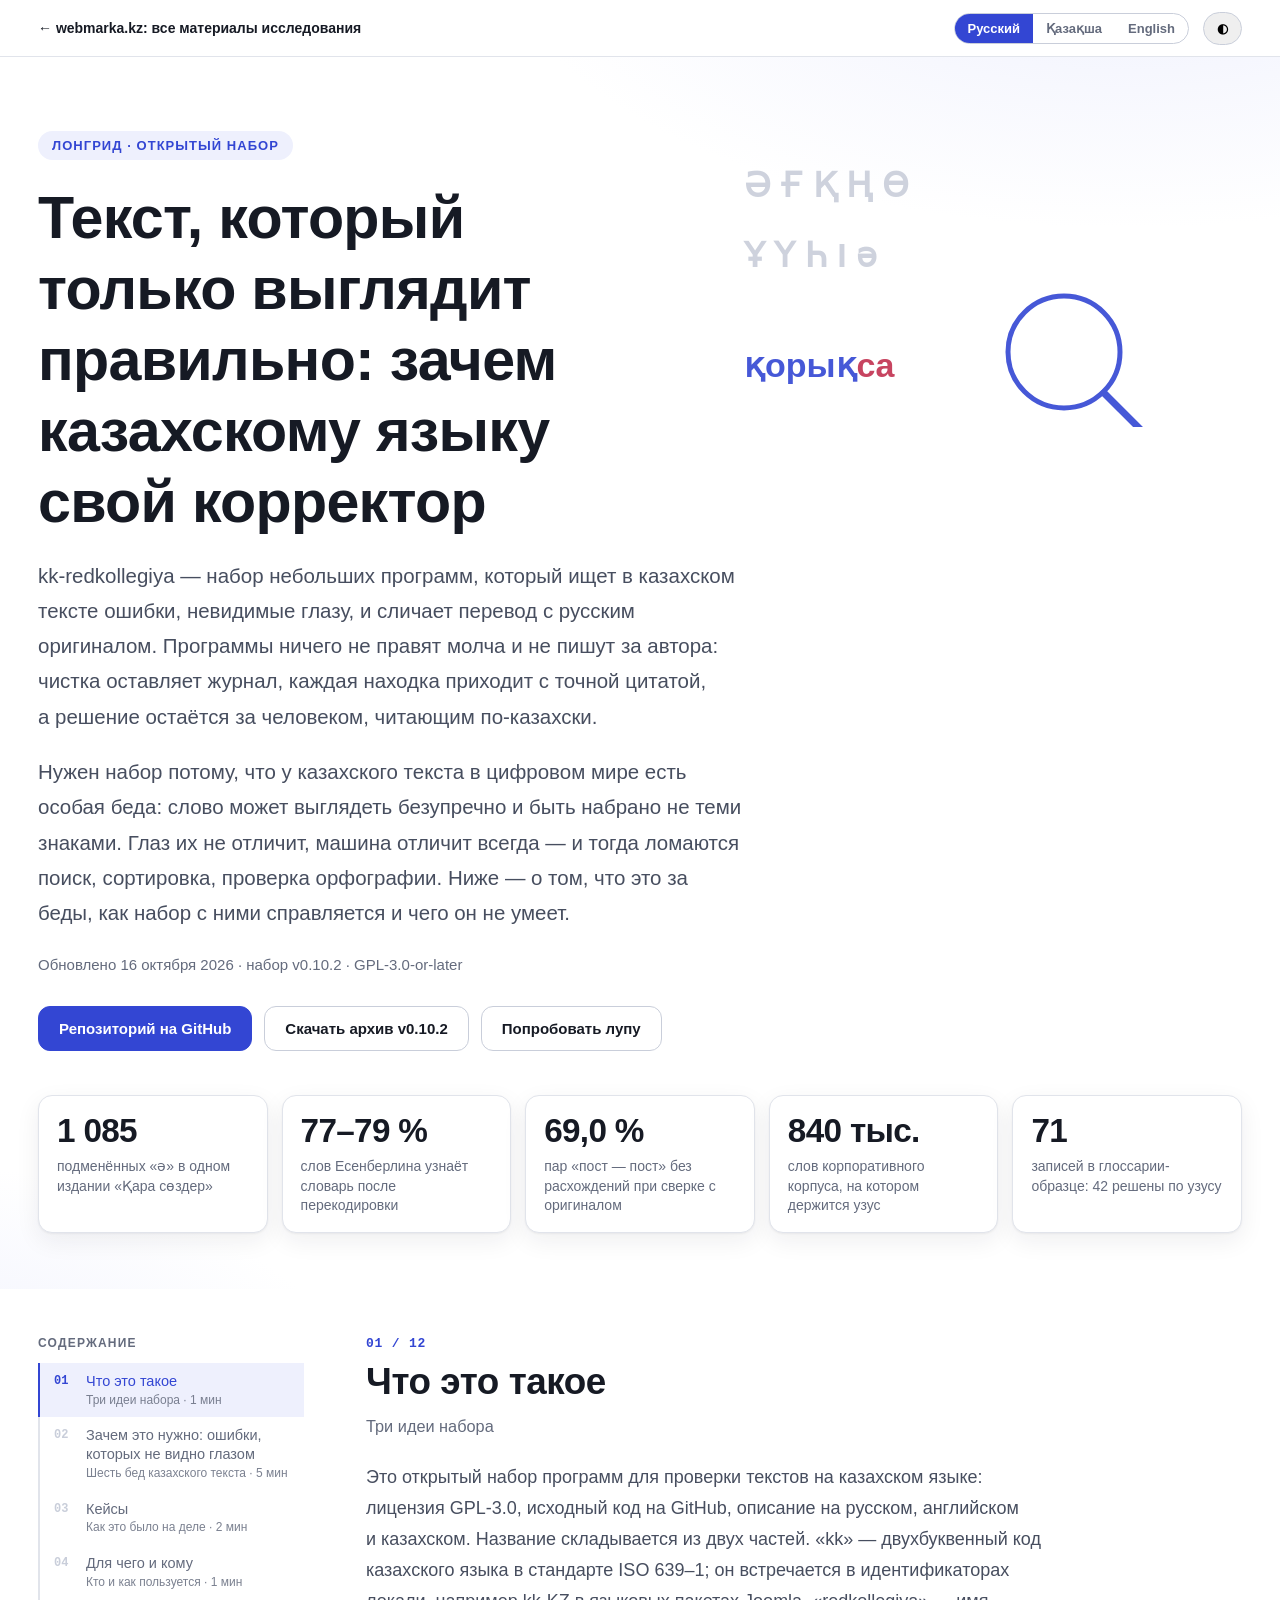
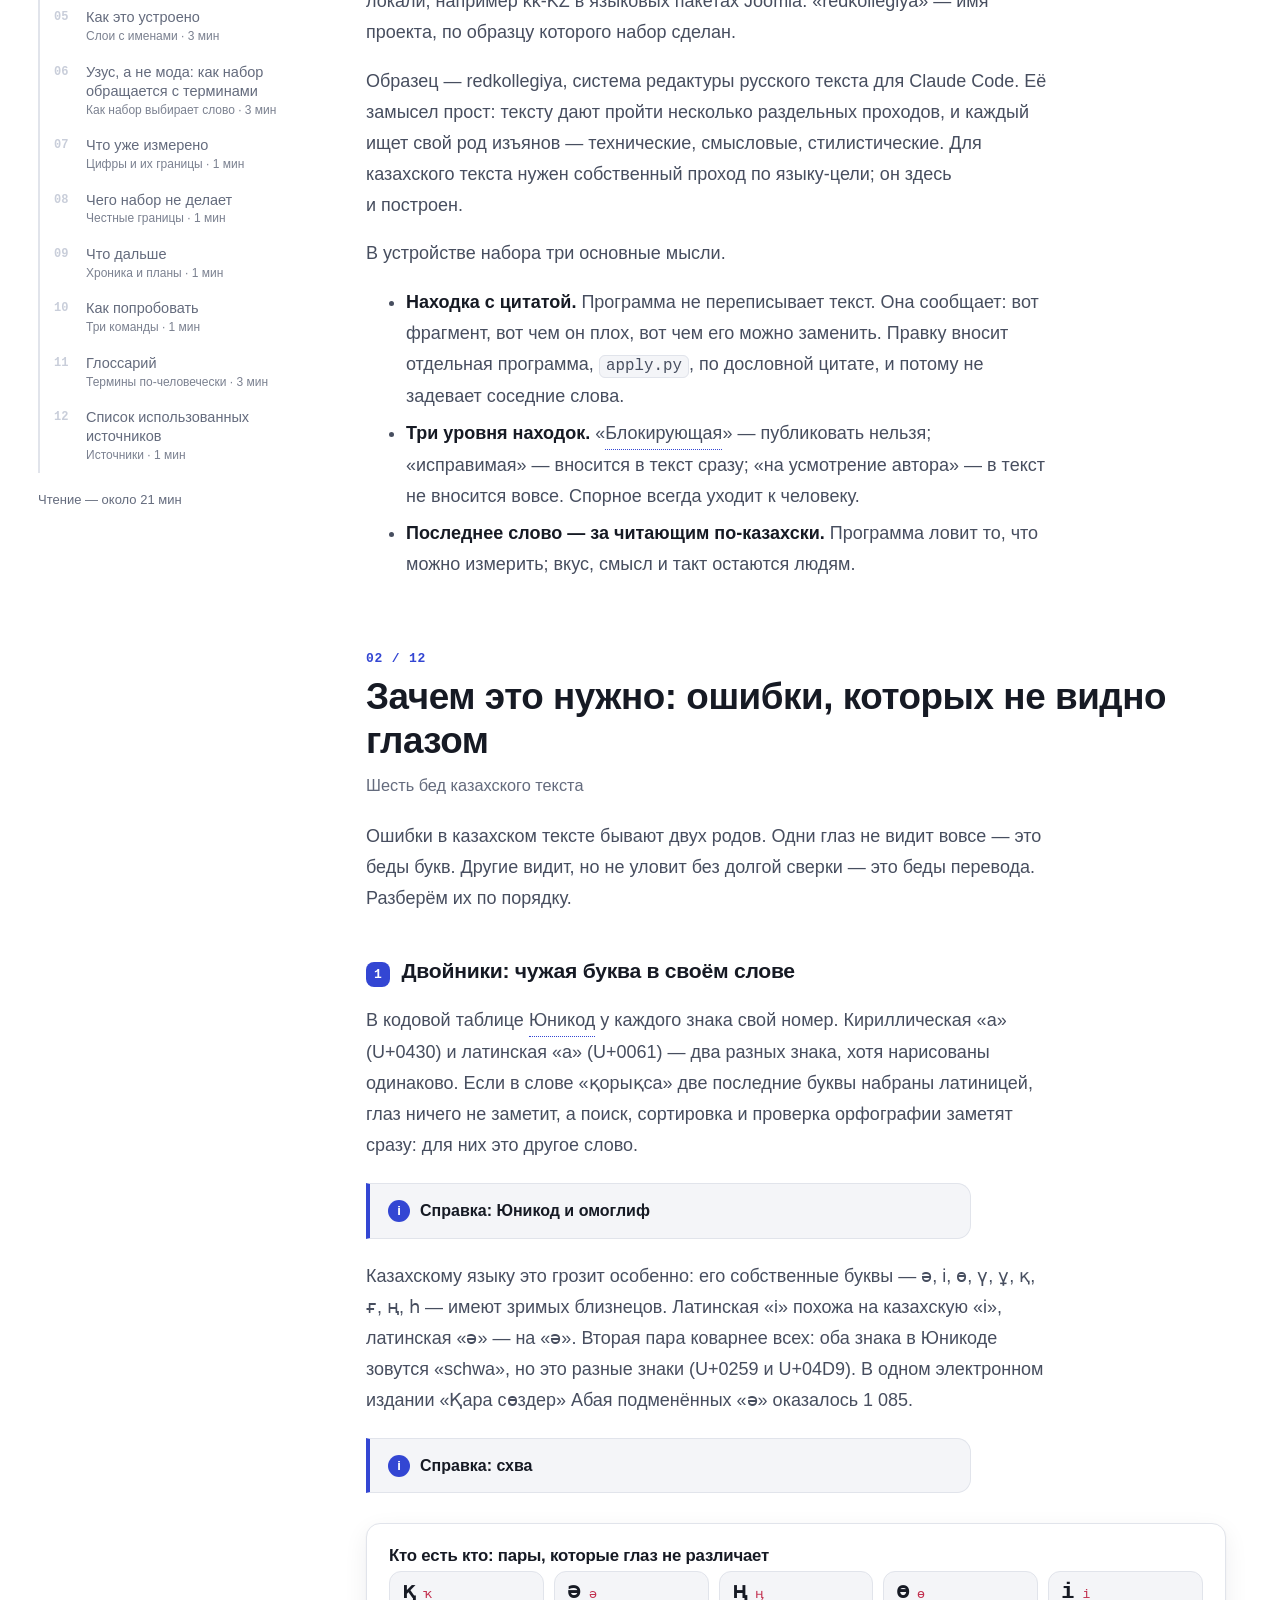
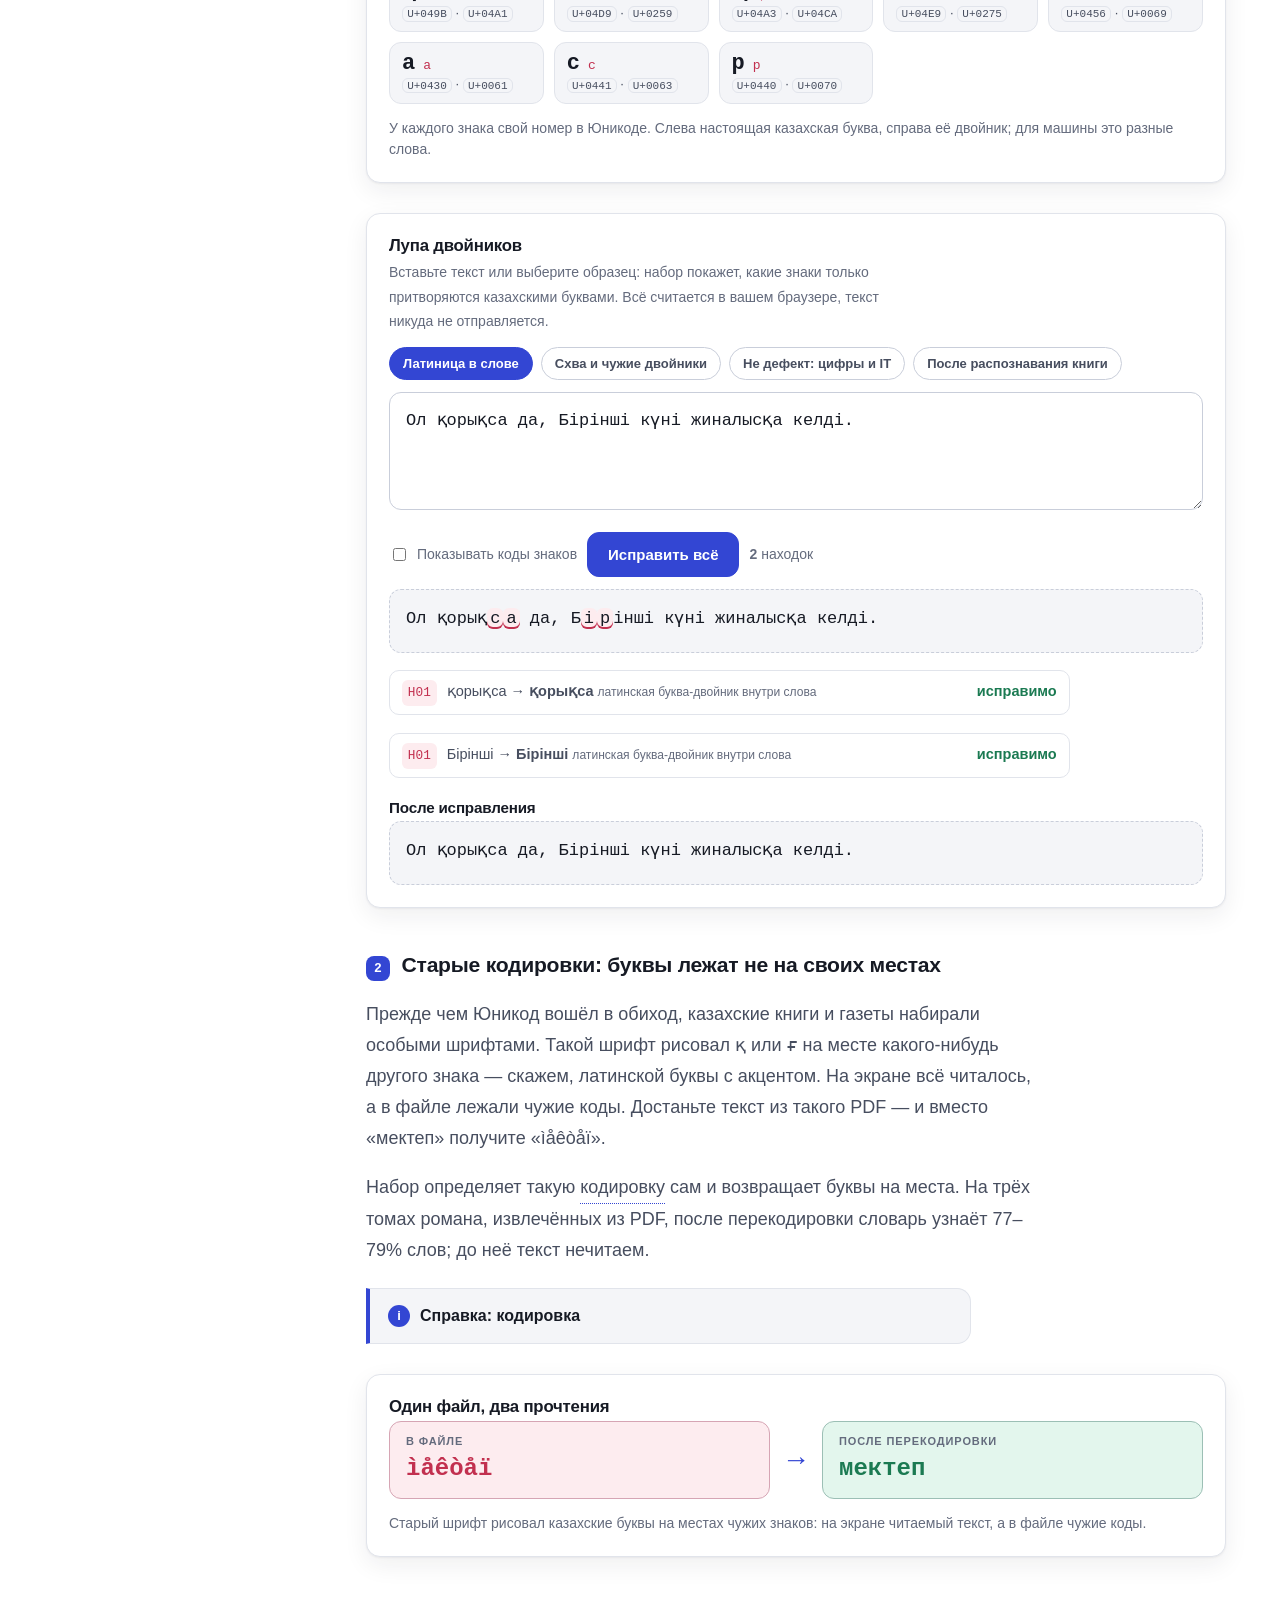
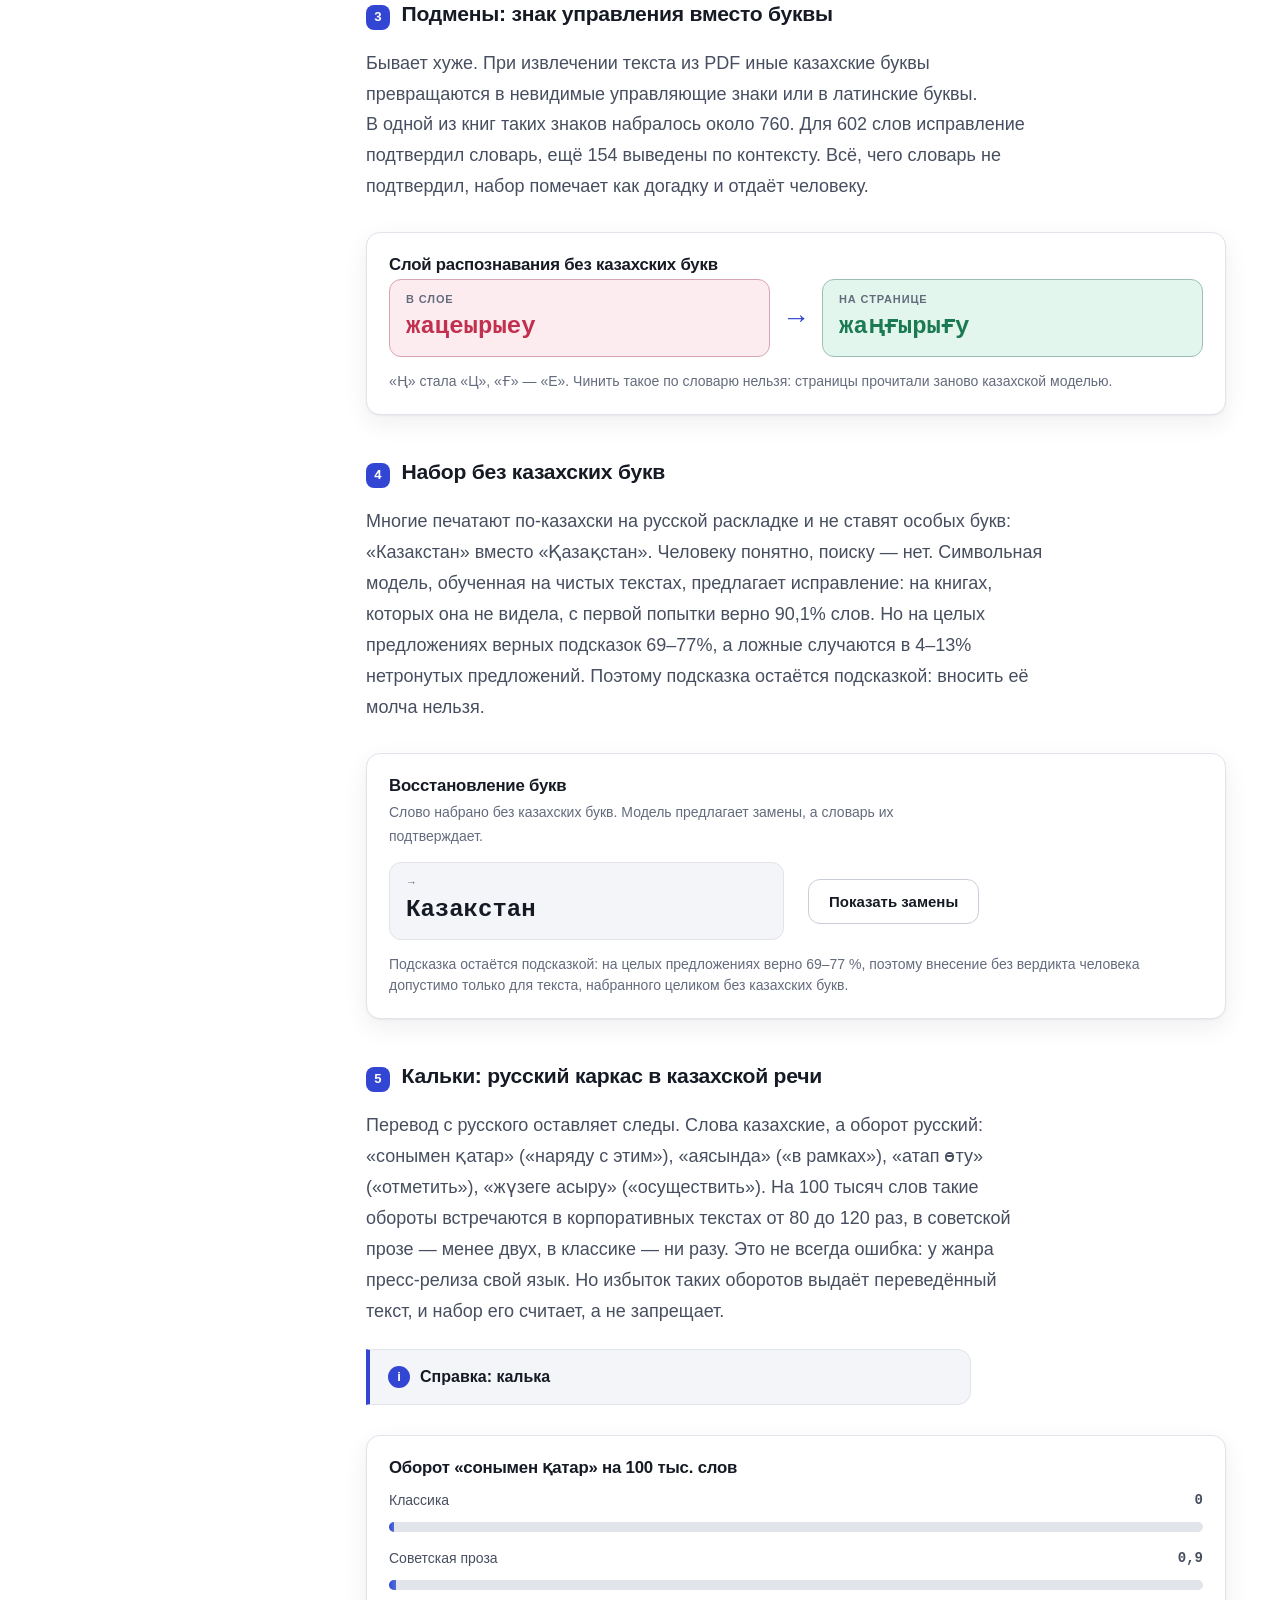
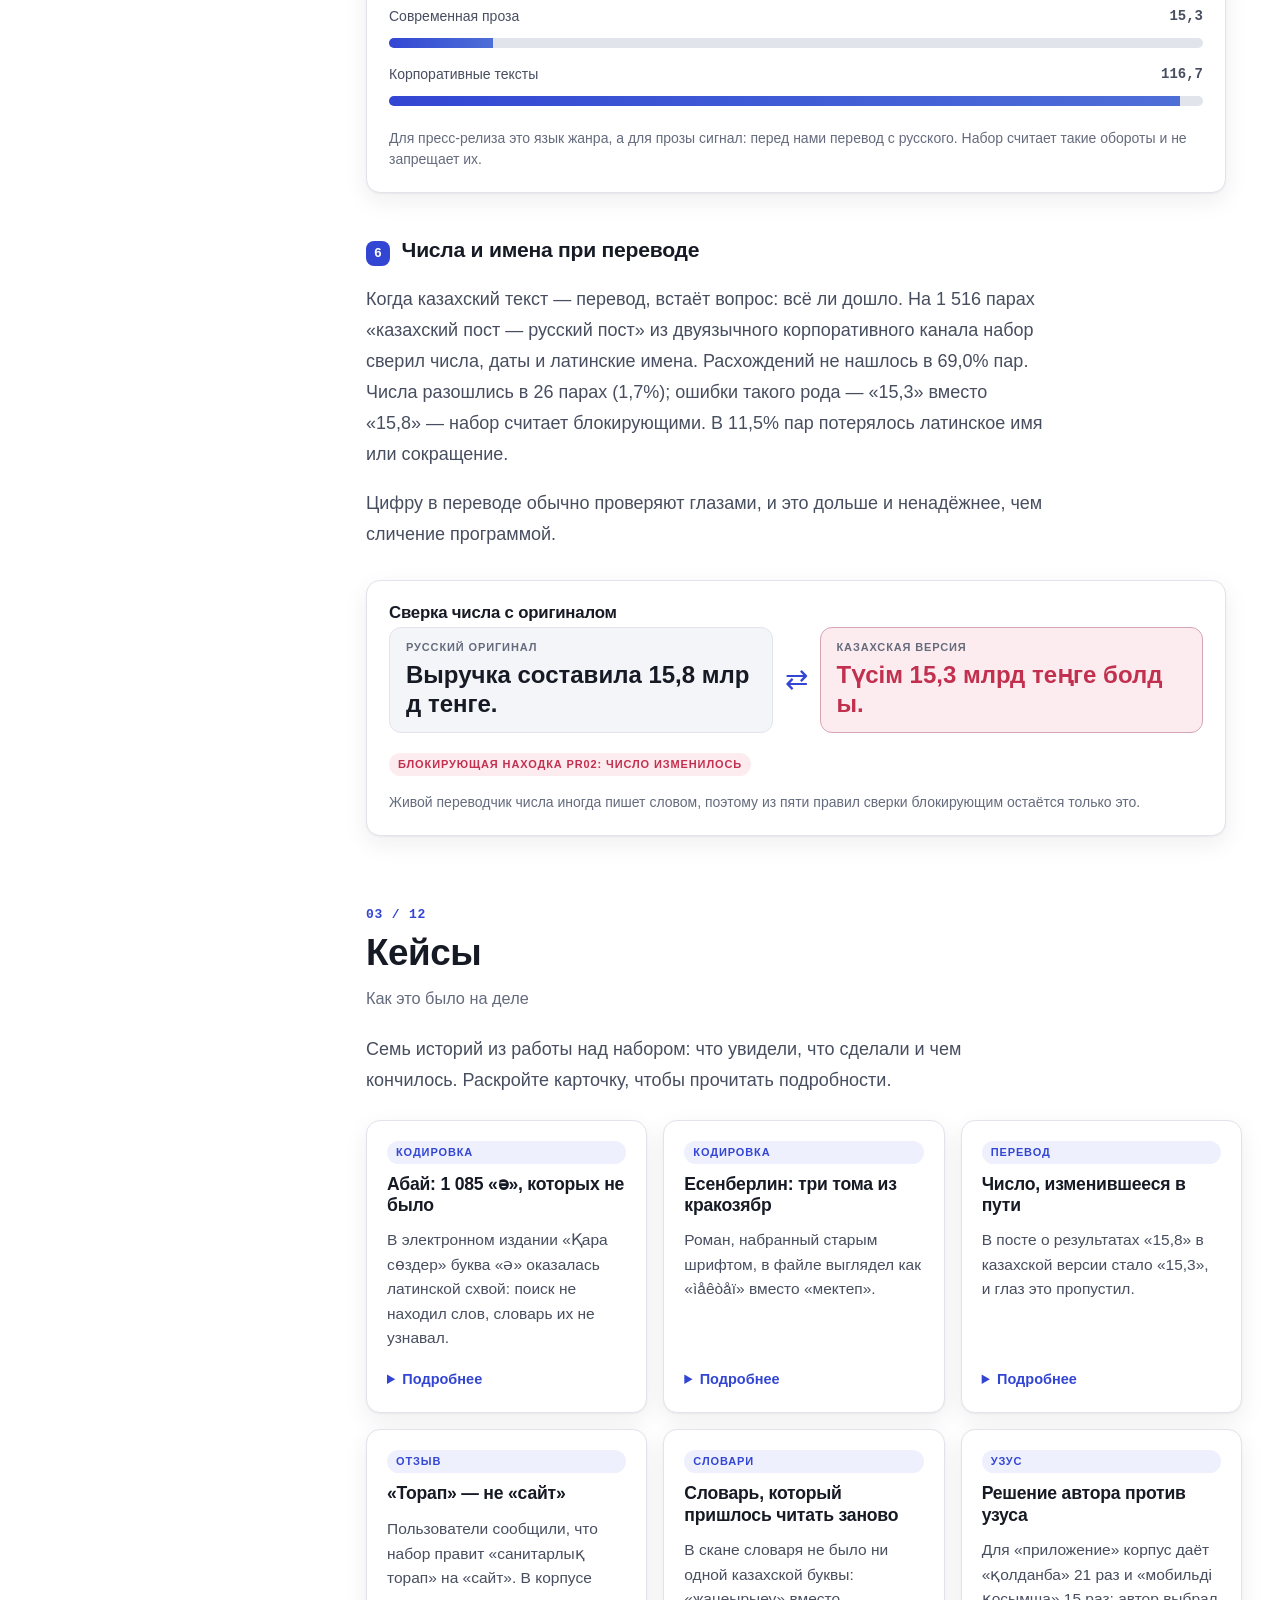
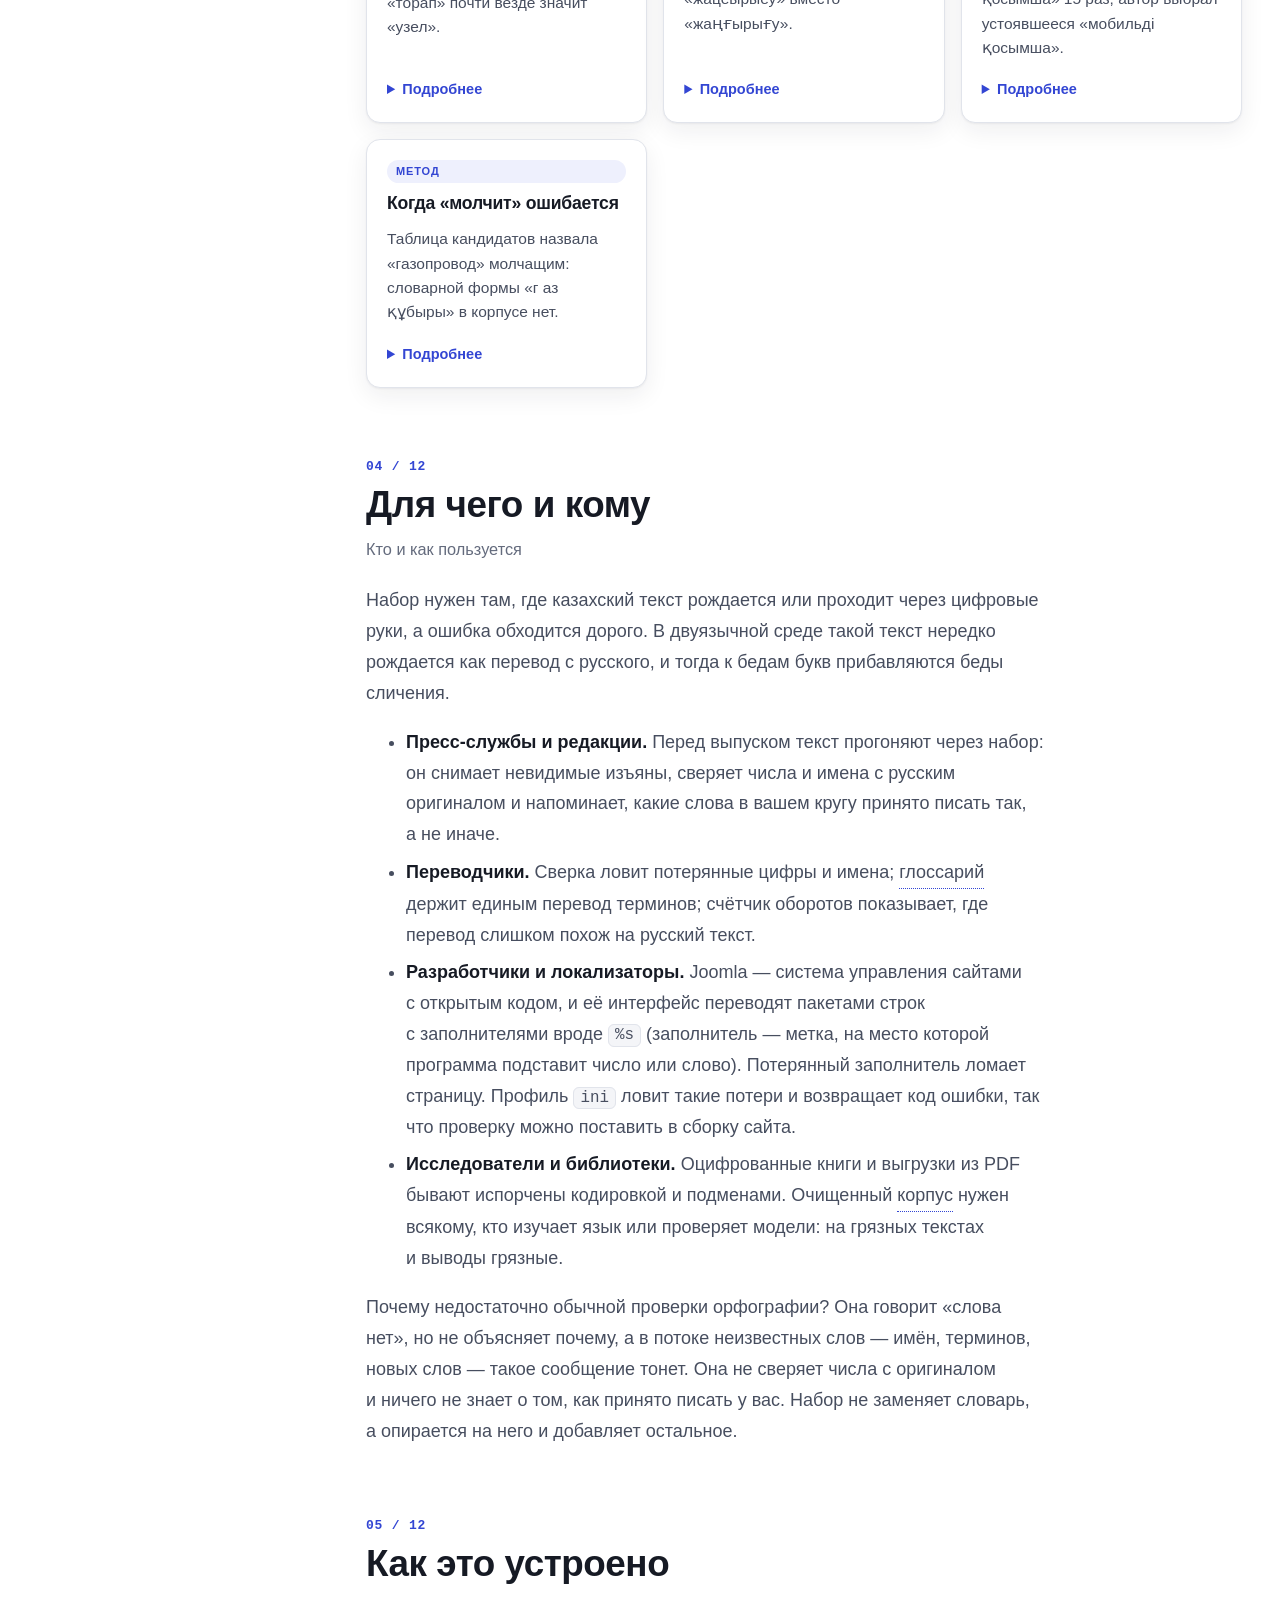
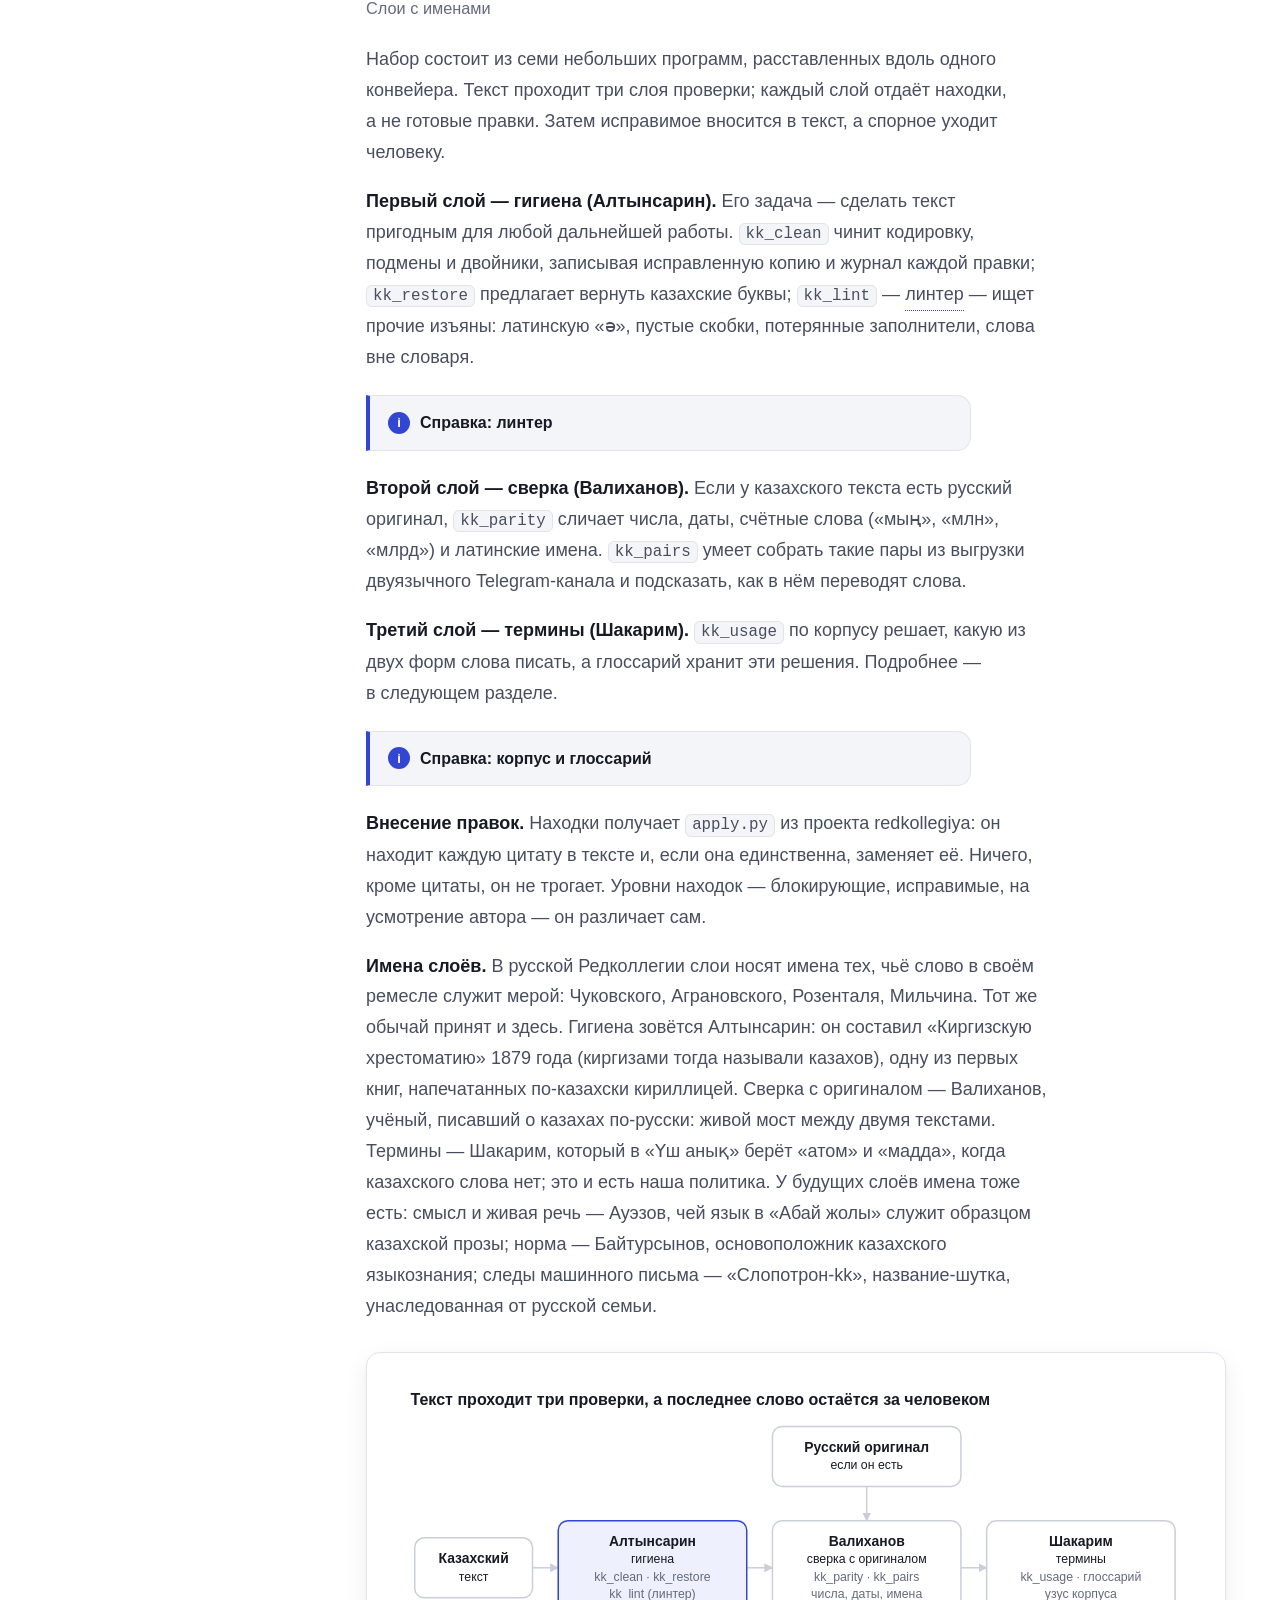
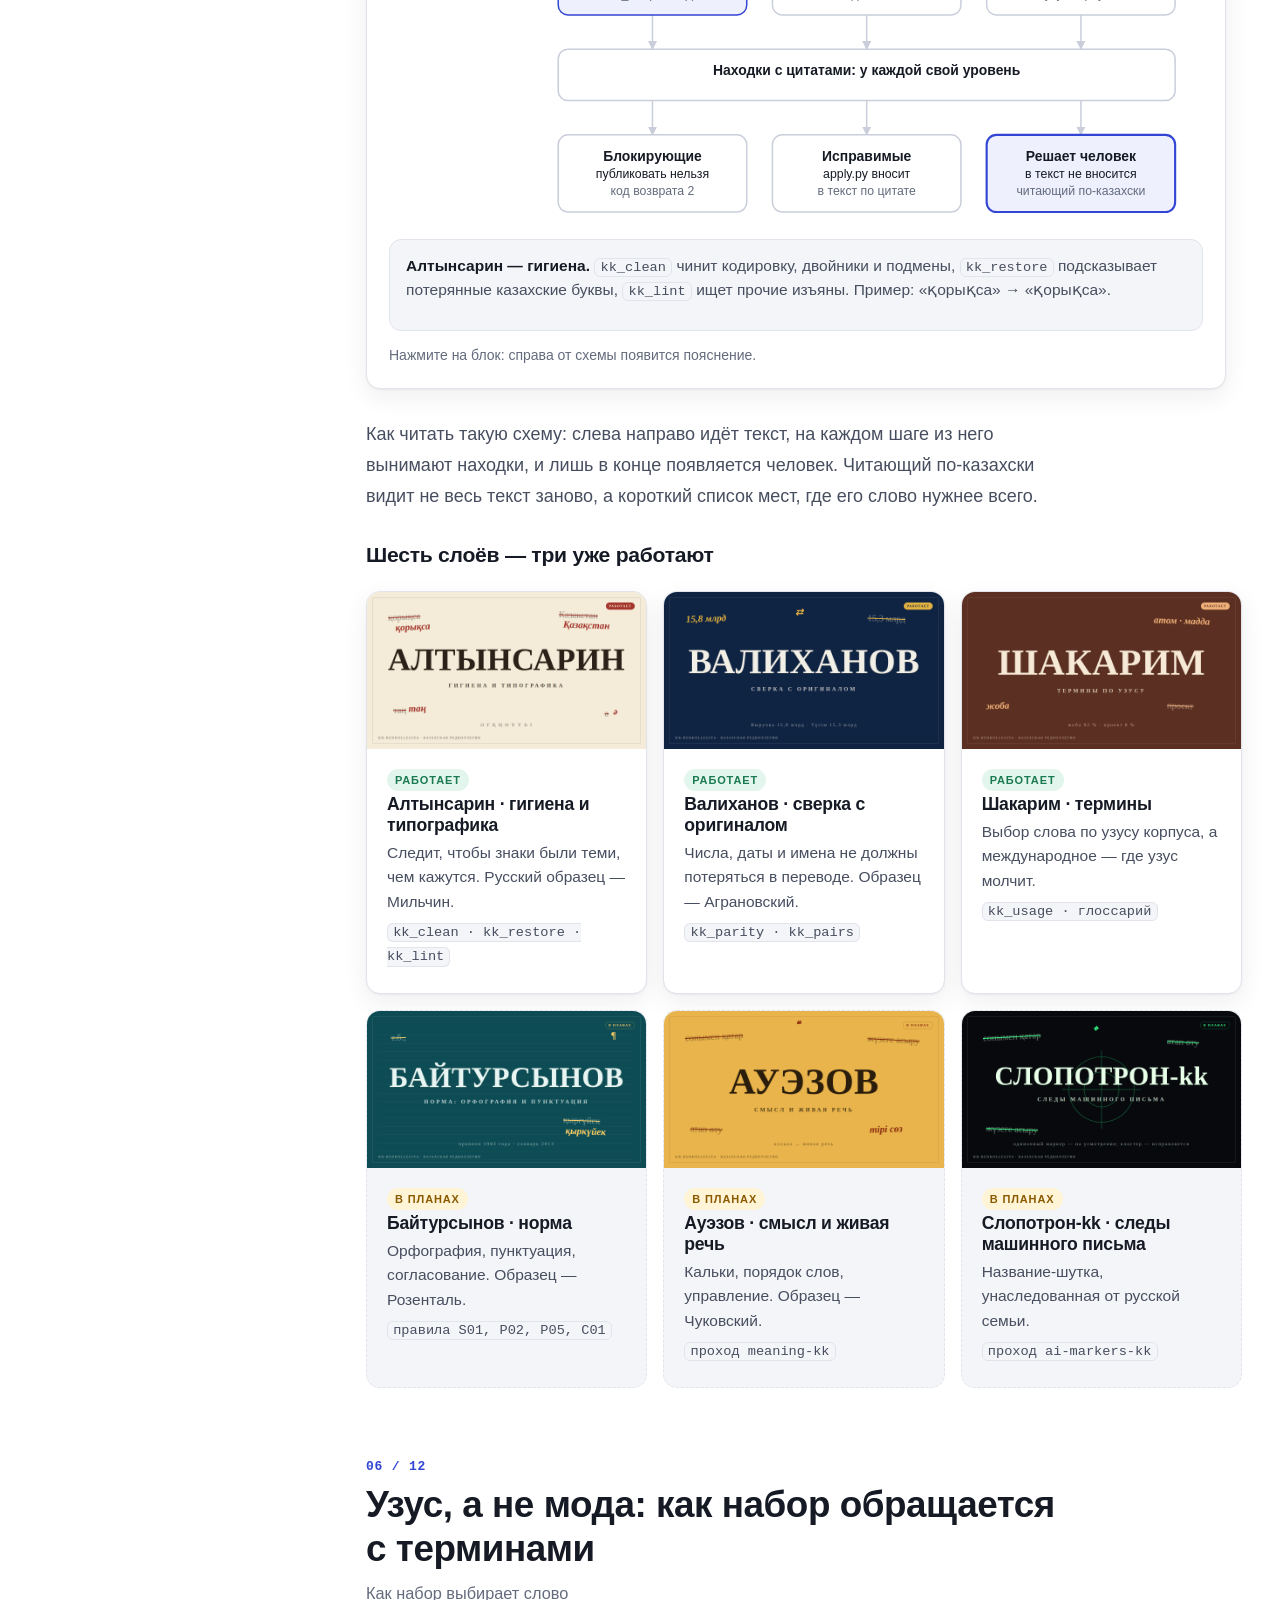
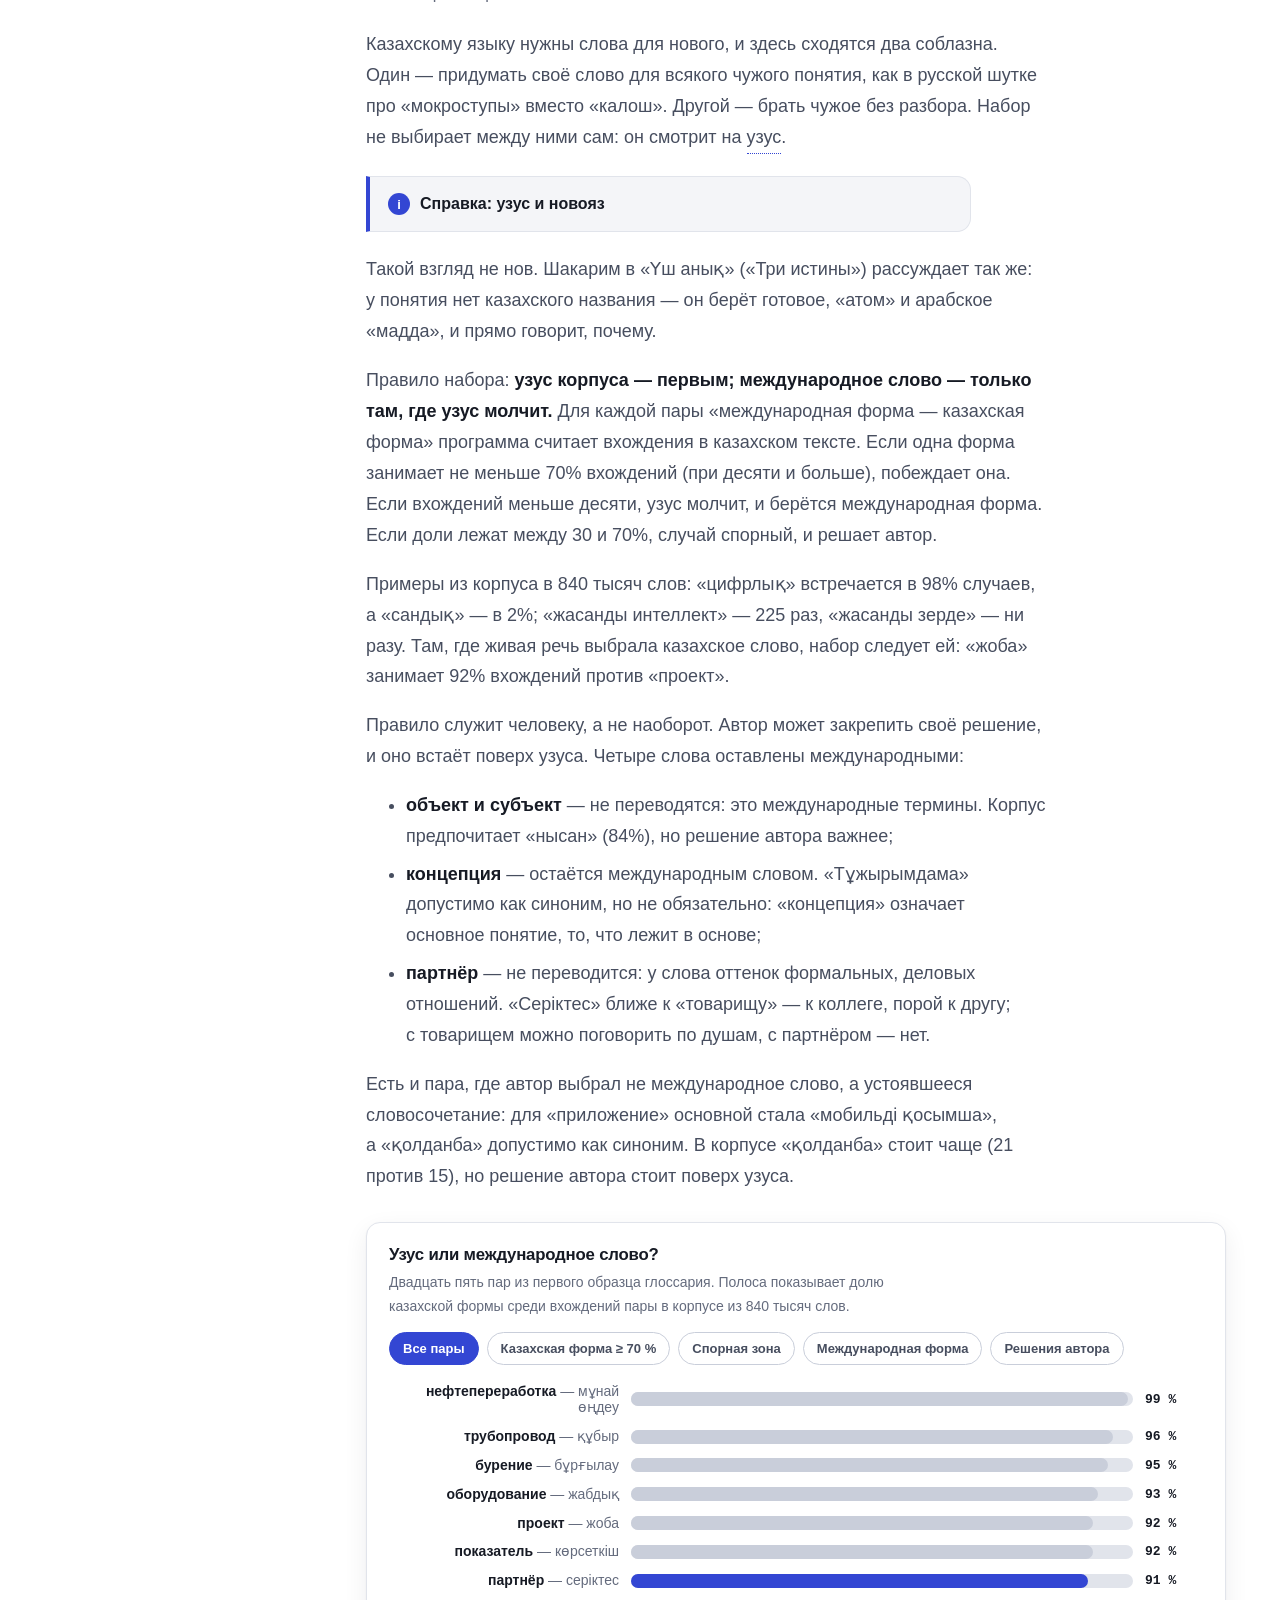
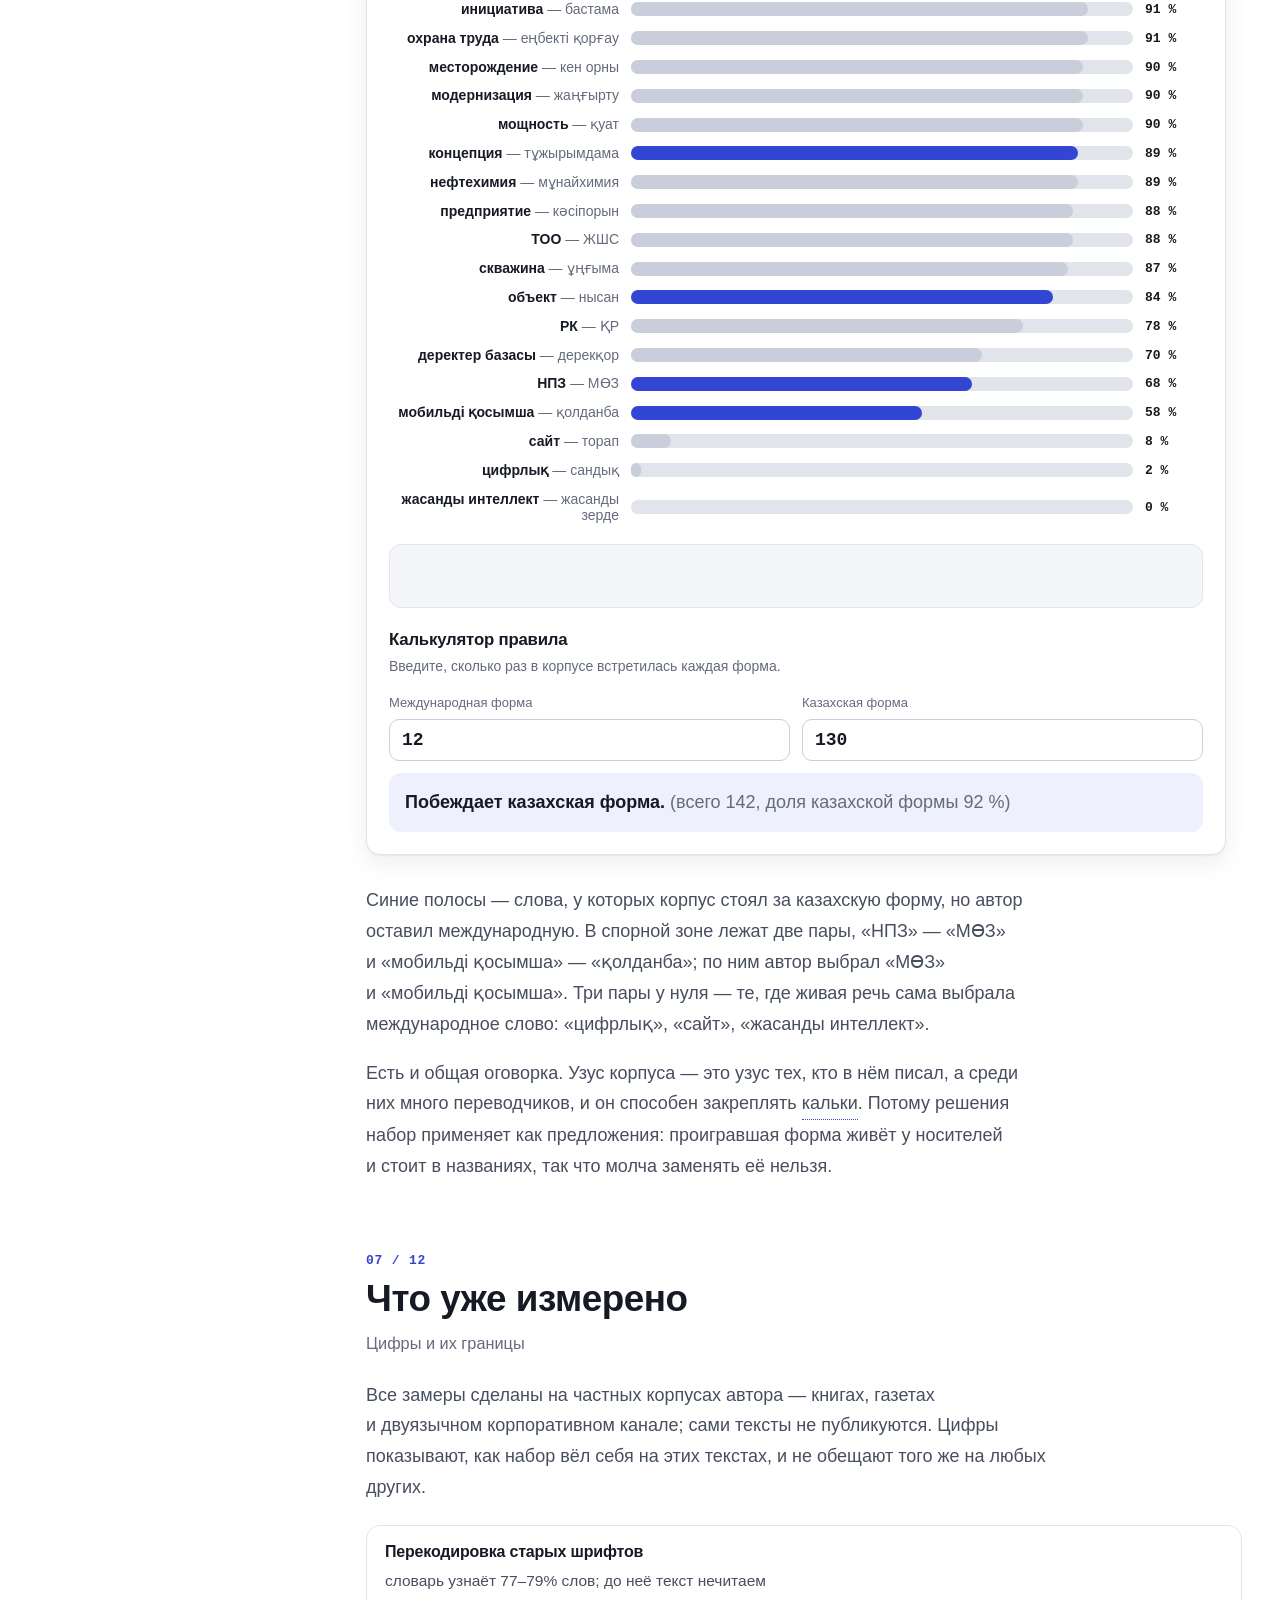
==== commit 1bbe5da2: "v0.10.2: лонгрид на телефоне — разделы появляются, боковые поля, шапка в ширину экрана" ====
--- a/docs/longread/index.html
+++ b/docs/longread/index.html
@@ -3,7 +3,7 @@
 <head>
 <meta charset="utf-8">
 <meta name="viewport" content="width=device-width, initial-scale=1">
-<!-- build: kk-redkollegiya longread, набор v0.10.1, 2026-10-14 -->
+<!-- build: kk-redkollegiya longread, набор v0.10.2, 2026-10-16 -->
 <!-- ссылка «все материалы исследования» уже есть в шапке страницы -->
 <title>kk-redkollegiya: зачем казахскому языку свой корректор — лонгрид — Webmarka</title>
 <meta name="description" content="Открытый набор программ для проверки казахских текстов и переводов: кодировка, двойники, сверка с оригиналом, термины по узусу. Лонгрид с живыми примерами.">
@@ -15,16 +15,16 @@
 <meta property="og:url" content="https://webmarka.kz/research/kk-redkollegiya/"><meta property="og:title" content="kk-redkollegiya: зачем казахскому языку свой корректор"><meta property="og:description" content="Открытый набор программ для проверки казахских текстов и переводов: кодировка, двойники, сверка с оригиналом, термины по узусу. Лонгрид с живыми примерами.">
 <meta property="og:image" content="https://webmarka.kz/assets/media/2026/kk-redkollegiya-og.jpg"><meta name="twitter:card" content="summary_large_image">
 <link rel="icon" href="https://webmarka.kz/assets/img/favicon.svg" type="image/svg+xml">
-<link rel="stylesheet" href="assets/longread.css?v=0.10.1">
-<script type="application/ld+json">{"@context": "https://schema.org", "@graph": [{"@type": "TechArticle", "@id": "https://webmarka.kz/research/kk-redkollegiya/#article", "headline": "Текст, который только выглядит правильно: зачем казахскому языку свой корректор", "inLanguage": "ru", "datePublished": "2026-10-13", "dateModified": "2026-10-14", "author": {"@id": "https://webmarka.kz/#person"}, "mainEntityOfPage": "https://webmarka.kz/research/kk-redkollegiya/", "image": "https://webmarka.kz/assets/media/2026/kk-redkollegiya-og.jpg", "about": {"@type": "SoftwareSourceCode", "name": "kk-redkollegiya", "codeRepository": "https://github.com/bsakhanov/kk-redkollegiya", "license": "https://www.gnu.org/licenses/gpl-3.0.html"}}]}</script>
+<link rel="stylesheet" href="assets/longread.css?v=0.10.2">
+<script type="application/ld+json">{"@context": "https://schema.org", "@graph": [{"@type": "TechArticle", "@id": "https://webmarka.kz/research/kk-redkollegiya/#article", "headline": "Текст, который только выглядит правильно: зачем казахскому языку свой корректор", "inLanguage": "ru", "datePublished": "2026-10-13", "dateModified": "2026-10-16", "author": {"@id": "https://webmarka.kz/#person"}, "mainEntityOfPage": "https://webmarka.kz/research/kk-redkollegiya/", "image": "https://webmarka.kz/assets/media/2026/kk-redkollegiya-og.jpg", "about": {"@type": "SoftwareSourceCode", "name": "kk-redkollegiya", "codeRepository": "https://github.com/bsakhanov/kk-redkollegiya", "license": "https://www.gnu.org/licenses/gpl-3.0.html"}}]}</script>
 </head>
 <body>
 <header class="bar-top"><div class="wrap"><a class="back" href="https://webmarka.kz/research/">← webmarka.kz: все материалы исследования</a><span class="sp"></span><nav class="seg" aria-label="language"><a aria-current="page" lang="ru">Русский</a><a href="kk/" hreflang="kk" lang="kk">Қазақша</a><a href="en/" hreflang="en" lang="en">English</a></nav>
 <button class="seg" id="theme" type="button" style="padding:8px 13px;font-weight:600;font-size:13px" aria-label="Тема">◐</button></div><div class="prog"></div></header>
 <main>
 <div class="hero"><div class="wrap"><svg class="lk" viewBox="0 0 520 300" aria-hidden="true"><text x="10" y="70" class="ghost">Ә Ғ Қ Ң Ө</text><text x="10" y="140" class="ghost">Ұ Ү Һ І ә</text><text x="10" y="250">қорық<tspan fill="var(--bad)">ca</tspan></text><circle cx="330" cy="225" r="56" fill="none" stroke="var(--pri)" stroke-width="5"/><path d="M370 266L410 306" stroke="var(--pri)" stroke-width="7" stroke-linecap="round"/></svg><span class="kick">Лонгрид · открытый набор</span><h1>Текст, который только выглядит правильно: зачем казахскому языку свой корректор</h1><div class="lead"><p>kk-redkollegiya — набор небольших программ, который ищет в казахском тексте ошибки, невидимые глазу, и сличает перевод с русским оригиналом. Программы ничего не правят молча и не пишут за автора: чистка оставляет журнал, каждая находка приходит с точной цитатой, а решение остаётся за человеком, читающим по-казахски.</p><p>Нужен набор потому, что у казахского текста в цифровом мире есть особая беда: слово может выглядеть безупречно и быть набрано не теми знаками. Глаз их не отличит, машина отличит всегда — и тогда ломаются поиск, сортировка, проверка орфографии. Ниже — о том, что это за беды, как набор с ними справляется и чего он не умеет.</p></div>
-<p class="meta">Обновлено 14 октября 2026 · набор v0.10.1 · GPL-3.0-or-later</p>
-<div class="cta"><a class="btn pri" href="https://github.com/bsakhanov/kk-redkollegiya">Репозиторий на GitHub</a><a class="btn" href="https://github.com/bsakhanov/kk-redkollegiya/releases/latest">Скачать архив v0.10.1</a><a class="btn" href="#pg">Попробовать лупу</a></div>
+<p class="meta">Обновлено 16 октября 2026 · набор v0.10.2 · GPL-3.0-or-later</p>
+<div class="cta"><a class="btn pri" href="https://github.com/bsakhanov/kk-redkollegiya">Репозиторий на GitHub</a><a class="btn" href="https://github.com/bsakhanov/kk-redkollegiya/releases/latest">Скачать архив v0.10.2</a><a class="btn" href="#pg">Попробовать лупу</a></div>
 <div class="stats"><div class="stat"><b data-count=1085 data-suf="">0</b><span>подменённых «ә» в одном издании «Қара сөздер»</span></div><div class="stat"><b>77–79 %</b><span>слов Есенберлина узнаёт словарь после перекодировки</span></div><div class="stat"><b>69,0 %</b><span>пар «пост — пост» без расхождений при сверке с оригиналом</span></div><div class="stat"><b data-count=840 data-suf=" тыс.">0 тыс.</b><span>слов корпоративного корпуса, на котором держится узус</span></div><div class="stat"><b data-count=71 data-suf="">0</b><span>записей в глоссарии-образце: 42 решены по узусу</span></div></div></div></div>
 <div class="wrap layout"><aside class="toc" aria-label="Содержание"><h2>Содержание</h2><ol><li><a href="#s1"><i>01</i><span>Что это такое<small>Три идеи набора</small></span></a></li><li><a href="#s2"><i>02</i><span>Зачем это нужно: ошибки, которых не видно глазом<small>Шесть бед казахского текста</small></span></a></li><li><a href="#s3"><i>03</i><span>Кейсы<small>Как это было на деле</small></span></a></li><li><a href="#s4"><i>04</i><span>Для чего и кому<small>Кто и как пользуется</small></span></a></li><li><a href="#s5"><i>05</i><span>Как это устроено<small>Слои с именами</small></span></a></li><li><a href="#s6"><i>06</i><span>Узус, а не мода: как набор обращается с терминами<small>Как набор выбирает слово</small></span></a></li><li><a href="#s7"><i>07</i><span>Что уже измерено<small>Цифры и их границы</small></span></a></li><li><a href="#s8"><i>08</i><span>Чего набор не делает<small>Честные границы</small></span></a></li><li><a href="#s9"><i>09</i><span>Что дальше<small>Хроника и планы</small></span></a></li><li><a href="#s10"><i>10</i><span>Как попробовать<small>Три команды</small></span></a></li><li><a href="#s11"><i>11</i><span>Глоссарий<small>Термины по-человечески</small></span></a></li><li><a href="#s12"><i>12</i><span>Список использованных источников<small>Источники</small></span></a></li></ol><p class="eta" id="eta" data-t="Чтение — около {n} мин"></p></aside>
 <article><section id="s1" class="rv"><h2><span class="n">01 / 12</span>Что это такое</h2><p class="sub">Три идеи набора</p><p>Это открытый набор программ для проверки текстов на казахском языке: лицензия GPL-3.0, исходный код на GitHub, описание на русском, английском и казахском. Название складывается из двух частей. «kk» — двухбуквенный код казахского языка в стандарте ISO 639–1; он встречается в идентификаторах локали, например kk-KZ в языковых пакетах Joomla. «redkollegiya» — имя проекта, по образцу которого набор сделан.</p>
@@ -117,6 +117,6 @@
 </main>
 <footer class="foot"><div class="wrap"><div>Исходный код, руководства и релизы: github.com/bsakhanov/kk-redkollegiya. Основной адрес страницы: webmarka.kz/research/kk-redkollegiya/.</div><div>© 2026 Бейбит Саханов · GPL-3.0-or-later</div></div></footer>
 <script type="application/json" id="data">{"ui": {"back": "← webmarka.kz: все материалы исследования", "toc": "Содержание", "min": "мин", "more": "В глоссарий", "copy": "Копировать", "copied": "Готово", "eta": "Чтение — около {n} мин", "theme": "Тема", "top": "Наверх"}, "rules": {"H01": "латинская буква-двойник внутри слова", "H02": "схва или чужой двойник казахской буквы", "H04": "невидимый символ", "OCR": "путаница «ү» и «ұ» после распознавания", "P01": "точка со знаком после слова"}, "pg": {"title": "Лупа двойников", "intro": "Вставьте текст или выберите образец: набор покажет, какие знаки только притворяются казахскими буквами. Всё считается в вашем браузере, текст никуда не отправляется.", "placeholder": "Вставьте текст на казахском…", "codes": "Показывать коды знаков", "apply": "Исправить всё", "found": "Находки", "fixed": "После исправления", "fix": "исправимо", "flag": "на усмотрение автора", "clean": "Дефектов нет", "empty": "Здесь появится результат", "n": "находок", "presets": [{"label": "Латиница в слове", "text": "Ол қорықca да, Бipінші күні жиналысқа келді."}, {"label": "Схва и чужие двойники", "text": "Қайыpлы таӊ! Ə​нші ɵнер ҡазақ."}, {"label": "Не дефект: цифры и IT", "text": "XVIIIғ. IV тарау, IT саласы, Астана қ., т.б., көрсетілді."}, {"label": "После распознавания книги", "text": "жүмыс қүттықтады, үстаз мазмүнын түсіндірді"}]}, "rs": {"word": "Казакстан", "fixed": "Қазақстан"}, "pipe": {"in": "<b>Казахский текст.<\/b> Любой: пост, перевод, строки языкового пакета, оцифрованная книга. Если есть русский оригинал, он идёт рядом.", "orig": "<b>Русский оригинал<\/b> нужен только для сверки чисел, дат и имён.", "L1": "<b>Алтынсарин — гигиена.<\/b> <code>kk_clean<\/code> чинит кодировку, двойники и подмены, <code>kk_restore<\/code> подсказывает потерянные казахские буквы, <code>kk_lint<\/code> ищет прочие изъяны. Пример: «қорықca» → «қорықса».", "L2": "<b>Валиханов — сверка.<\/b> <code>kk_parity<\/code> сличает числа, даты, счётные слова и латинские имена, <code>kk_pairs<\/code> собирает пары из двуязычного канала. Пример: «15,8» против «15,3» — блокирующая находка.", "L3": "<b>Шакарим — термины.<\/b> <code>kk_usage<\/code> решает по корпусу, какую форму писать, а глоссарий хранит решения и свидетельства. Пример: «жоба» — 92 % против «проект».", "find": "<b>Находка с цитатой.<\/b> Не правка, а запись: что, где и чем заменить. Уровней три: блокирующая, исправимая, на усмотрение автора.", "o1": "<b>Блокирующие<\/b> (код возврата 2): публиковать нельзя, например потерянный заполнитель или разошедшееся число.", "o2": "<b>Исправимые:<\/b> <code>apply.py<\/code> вносит их по дословной цитате и не задевает соседние слова.", "o3": "<b>Решает человек:<\/b> спорное в текст не вносится, его судит читающий по-казахски."}, "usage": {"rows": [{"a": "нефтепереработка", "b": "мұнай өңдеу", "ca": 18, "cb": 2048, "sh": 99, "au": false, "dec": "мұнай өңдеу"}, {"a": "трубопровод", "b": "құбыр", "ca": 43, "cb": 1143, "sh": 96, "au": false, "dec": "құбыр"}, {"a": "бурение", "b": "бұрғылау", "ca": 34, "cb": 662, "sh": 95, "au": false, "dec": "бұрғылау"}, {"a": "оборудование", "b": "жабдық", "ca": 82, "cb": 1116, "sh": 93, "au": false, "dec": "жабдық"}, {"a": "проект", "b": "жоба", "ca": 368, "cb": 4193, "sh": 92, "au": false, "dec": "жоба"}, {"a": "показатель", "b": "көрсеткіш", "ca": 77, "cb": 891, "sh": 92, "au": false, "dec": "көрсеткіш"}, {"a": "партнёр", "b": "серіктес", "ca": 56, "cb": 598, "sh": 91, "au": true, "dec": "партнёр"}, {"a": "инициатива", "b": "бастама", "ca": 53, "cb": 510, "sh": 91, "au": false, "dec": "бастама"}, {"a": "охрана труда", "b": "еңбекті қорғау", "ca": 21, "cb": 220, "sh": 91, "au": false, "dec": "еңбекті қорғау"}, {"a": "месторождение", "b": "кен орны", "ca": 201, "cb": 1866, "sh": 90, "au": false, "dec": "кен орны"}, {"a": "модернизация", "b": "жаңғырту", "ca": 42, "cb": 372, "sh": 90, "au": false, "dec": "жаңғырту"}, {"a": "мощность", "b": "қуат", "ca": 88, "cb": 771, "sh": 90, "au": false, "dec": "қуат"}, {"a": "концепция", "b": "тұжырымдама", "ca": 7, "cb": 59, "sh": 89, "au": true, "dec": "концепция"}, {"a": "нефтехимия", "b": "мұнайхимия", "ca": 56, "cb": 461, "sh": 89, "au": false, "dec": "мұнайхимия"}, {"a": "предприятие", "b": "кәсіпорын", "ca": 223, "cb": 1575, "sh": 88, "au": false, "dec": "кәсіпорын"}, {"a": "ТОО", "b": "ЖШС", "ca": 336, "cb": 2512, "sh": 88, "au": false, "dec": "ЖШС"}, {"a": "скважина", "b": "ұңғыма", "ca": 124, "cb": 803, "sh": 87, "au": false, "dec": "ұңғыма"}, {"a": "объект", "b": "нысан", "ca": 146, "cb": 753, "sh": 84, "au": true, "dec": "объект"}, {"a": "РК", "b": "ҚР", "ca": 145, "cb": 513, "sh": 78, "au": false, "dec": "ҚР"}, {"a": "деректер базасы", "b": "дерекқор", "ca": 3, "cb": 7, "sh": 70, "au": false, "dec": "дерекқор"}, {"a": "НПЗ", "b": "МӨЗ", "ca": 107, "cb": 224, "sh": 68, "au": true, "dec": "МӨЗ"}, {"a": "мобильді қосымша", "b": "қолданба", "ca": 15, "cb": 21, "sh": 58, "au": true, "dec": "мобильді қосымша"}, {"a": "сайт", "b": "торап", "ca": 296, "cb": 26, "sh": 8, "au": false, "dec": "сайт"}, {"a": "цифрлық", "b": "сандық", "ca": 467, "cb": 8, "sh": 2, "au": false, "dec": "цифрлық"}, {"a": "жасанды интеллект", "b": "жасанды зерде", "ca": 225, "cb": 0, "sh": 0, "au": false, "dec": "жасанды интеллект"}], "share": "доля казахской формы", "author": "Решение автора: {f}. Оно стоит поверх узуса.", "byuse": "По узусу: {f}.", "v": {"silent": "Узус молчит: берётся международная форма.", "kk": "Побеждает казахская форма.", "intl": "Побеждает международная форма.", "mid": "Спорный случай: решает автор."}, "total": "всего"}, "terms": {"ocr": {"t": "Распознавание (OCR)", "d": "<p>Программа читает страницу-картинку и выдаёт текст. Казахские буквы она часто путает или теряет, поэтому распознанный текст чистят и сверяют со словарём.<\/p>", "more": false}, "whitelist": {"t": "Белый список", "d": "<p>Слова проекта, которые проверка не считает ошибкой, хотя в словаре их нет: имена, термины, формы, которых не знает старый словарь.<\/p>", "more": false}, "parity": {"t": "Сверка", "d": "<p>Сравнение казахской версии с русским оригиналом: совпадают ли числа, даты, имена и термины.<\/p>", "more": false}, "blocker": {"t": "Блокирующая находка", "d": "<p>Ошибка, при которой публиковать нельзя: набор завершается с кодом возврата 2.<\/p>", "more": false}, "finding": {"t": "Находка", "d": "<p>Запись о подозрительном месте: цитата, правило, предложение замены и уровень. Сам текст находка не меняет.<\/p>", "more": false}, "unicode": {"t": "Юникод", "d": "<p>Название «Юникод» (Unicode) задумано как намёк на единую универсальную кодировку: «уникальный, единый, универсальный». Слово «омоглиф» собрано из греческих <em>homós<\/em> — «одинаковый» и <em>glyphḗ<\/em> — «резьба, вырезанный знак»; так называют знак, неотличимый на вид от другого. В безопасности те же двойники служат для подделки адресов: сайт с латинской «а» в имени выглядит настоящим, а ведёт совсем в другое место.<\/p>", "more": true}, "homoglyph": {"t": "Омоглиф", "d": "<p>Название «Юникод» (Unicode) задумано как намёк на единую универсальную кодировку: «уникальный, единый, универсальный». Слово «омоглиф» собрано из греческих <em>homós<\/em> — «одинаковый» и <em>glyphḗ<\/em> — «резьба, вырезанный знак»; так называют знак, неотличимый на вид от другого. В безопасности те же двойники служат для подделки адресов: сайт с латинской «а» в имени выглядит настоящим, а ведёт совсем в другое место.<\/p>", "more": true}, "schwa": {"t": "Схва", "d": "<p>Название знака ə — «schwa» (по-русски «шва» или «схва») — восходит к древнееврейскому названию значка, которым в письме обозначали краткий неясный гласный или отсутствие гласного. Теперь так зовут и сам звук, и его знак.<\/p>", "more": true}, "encoding": {"t": "Кодировка", "d": "<p>Слово «код» восходит к латинскому <em>codex<\/em> — «ствол, деревянная дощечка для письма», затем «книга, свод законов». Кодировка есть таблица, по которой номерам отвечают знаки; старые казахские шрифты пользовались чужими таблицами по-своему.<\/p>", "more": true}, "calque": {"t": "Калька", "d": "<p>Слово пришло из французского <em>calque<\/em> — «копия, снятая через кальку, то есть прозрачную бумагу». В языкознании калькой зовут оборот, переведённый с чужого языка по частям, с сохранением чужого построения.<\/p>", "more": true}, "linter": {"t": "Линтер", "d": "<p>Слово идёт от программы <em>lint<\/em>, написанной в конце 1970-х в лабораториях Bell Labs для проверки программ на языке C. По-английски <em>lint<\/em> — «пух, ворс»: программа снимает с кода ворсинки, как чистят одежду. Теперь линтером зовут всякую программу, которая ищет в тексте подозрительные места, не исполняя и не переделывая его.<\/p>", "more": true}, "corpus": {"t": "Корпус", "d": "<p>«Корпус» — от латинского <em>corpus<\/em>, «тело»: так языковеды зовут собрание текстов, подобранное для изучения языка. «Глоссарий» восходит к греческому <em>glôssa<\/em> — «язык, тёмное слово, требующее пояснения»: сперва так назвали список разъяснений к непонятным словам в старых рукописях, теперь — список терминов с принятым переводом.<\/p>", "more": true}, "glossary": {"t": "Глоссарий", "d": "<p>«Корпус» — от латинского <em>corpus<\/em>, «тело»: так языковеды зовут собрание текстов, подобранное для изучения языка. «Глоссарий» восходит к греческому <em>glôssa<\/em> — «язык, тёмное слово, требующее пояснения»: сперва так назвали список разъяснений к непонятным словам в старых рукописях, теперь — список терминов с принятым переводом.<\/p>", "more": true}, "usus": {"t": "Узус", "d": "<p>«Узус» — от латинского <em>usus<\/em>, «употребление, обычай»: так языковеды зовут то, что сложилось в живой речи, в отличие от предписанного правилом. «Новоязом» зовут навязанные новые слова; сам оборот есть русская калька английского <em>newspeak<\/em> из романа Оруэлла «1984».<\/p>", "more": true}, "noviyaz": {"t": "Новояз", "d": "<p>«Узус» — от латинского <em>usus<\/em>, «употребление, обычай»: так языковеды зовут то, что сложилось в живой речи, в отличие от предписанного правилом. «Новоязом» зовут навязанные новые слова; сам оборот есть русская калька английского <em>newspeak<\/em> из романа Оруэлла «1984».<\/p>", "more": true}}}</script>
-<script src="assets/longread.js?v=0.10.1" defer></script>
+<script src="assets/longread.js?v=0.10.2" defer></script>
 </body>
 </html>
--- a/docs/longread/assets/longread.css
+++ b/docs/longread/assets/longread.css
@@ -34,7 +34,7 @@
 .stat b{display:block;font:700 clamp(1.5rem,2.6vw,2.2rem)/1.05 var(--font);color:var(--ink);letter-spacing:-.02em}.stat span{display:block;margin-top:8px;font-size:14px;line-height:1.4;color:var(--muted)}
 @media(max-width:900px){.stats{grid-template-columns:repeat(2,1fr)}.stats .stat:last-child{grid-column:1/-1}}
 /* каркас */
-.layout{display:grid;grid-template-columns:272px minmax(0,1fr);gap:56px;padding:48px 0 80px}
+.layout{display:grid;grid-template-columns:272px minmax(0,1fr);gap:56px;padding-top:48px;padding-bottom:80px}  /* боковые поля — от .wrap */
 .toc{position:sticky;top:84px;align-self:start;max-height:calc(100vh - 100px);overflow:auto;padding-right:6px}
 .toc h2{font:700 12px/1 var(--font);letter-spacing:.1em;text-transform:uppercase;color:var(--muted);margin:0 0 14px}
 .toc ol{list-style:none;margin:0;padding:0;border-left:2px solid var(--line)}
@@ -63,7 +63,7 @@
 .pair{display:grid;grid-template-columns:1fr auto 1fr;gap:12px;align-items:center}.pair .arrow{font-size:28px;color:var(--pri)}
 .tile{border:1px solid var(--line);border-radius:12px;padding:14px 16px;background:var(--paper2);min-width:0}.tile small{display:block;font:600 11px/1 var(--font);letter-spacing:.08em;text-transform:uppercase;color:var(--muted);margin-bottom:8px}
 .tile .w{font:600 clamp(1.1rem,2.2vw,1.5rem)/1.2 var(--mono);color:var(--ink);word-break:break-all}.tile.bad{background:var(--badbg);border-color:color-mix(in srgb,var(--bad) 35%,var(--line))}.tile.bad .w{color:var(--bad)}.tile.ok{background:var(--okbg);border-color:color-mix(in srgb,var(--ok) 35%,var(--line))}.tile.ok .w{color:var(--ok)}
-@media(max-width:560px){.pair{grid-template-columns:1fr}.pair .arrow{transform:rotate(90deg);justify-self:center}}
+@media(max-width:560px){.wrap{padding-left:18px;padding-right:18px}.bar-top .wrap{gap:8px}.bar-top .back{min-width:0;flex:1 1 auto;overflow:hidden;text-overflow:ellipsis;font-size:13px}.bar-top .sp{display:none}.bar-top .seg{flex:0 0 auto}.bar-top .seg a,.bar-top .seg button{padding:8px 9px;font-size:12px}.pair{grid-template-columns:1fr}.pair .arrow{transform:rotate(90deg);justify-self:center}}
 .lg{display:grid;grid-template-columns:repeat(auto-fill,minmax(150px,1fr));gap:10px}.lg div{border:1px solid var(--line);border-radius:12px;padding:10px 12px;background:var(--paper2);font-size:13px;line-height:1.35}
 .lg b{display:flex;gap:8px;align-items:baseline;font:600 22px/1 var(--mono);color:var(--ink)}.lg b em{font:500 13px var(--mono);color:var(--bad);font-style:normal}.lg code{font-size:11px}
 /* демо-лупа */
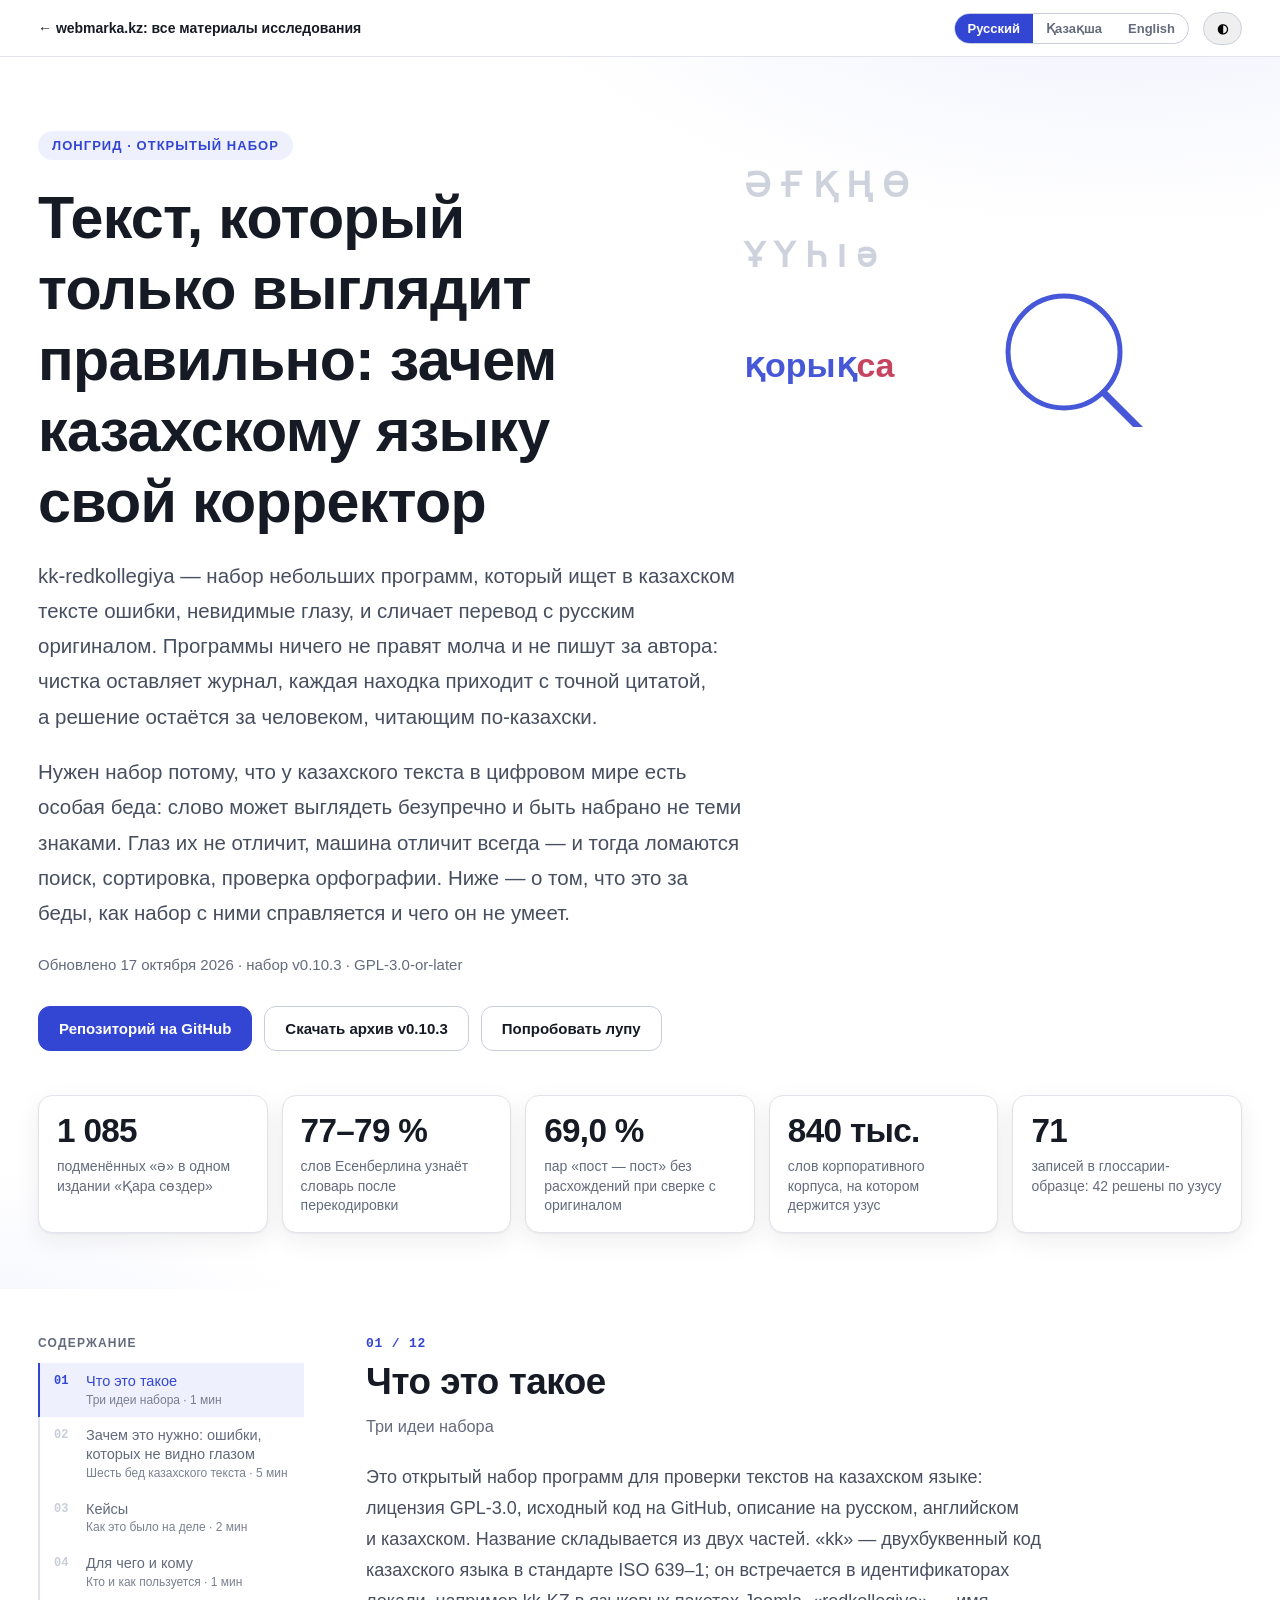
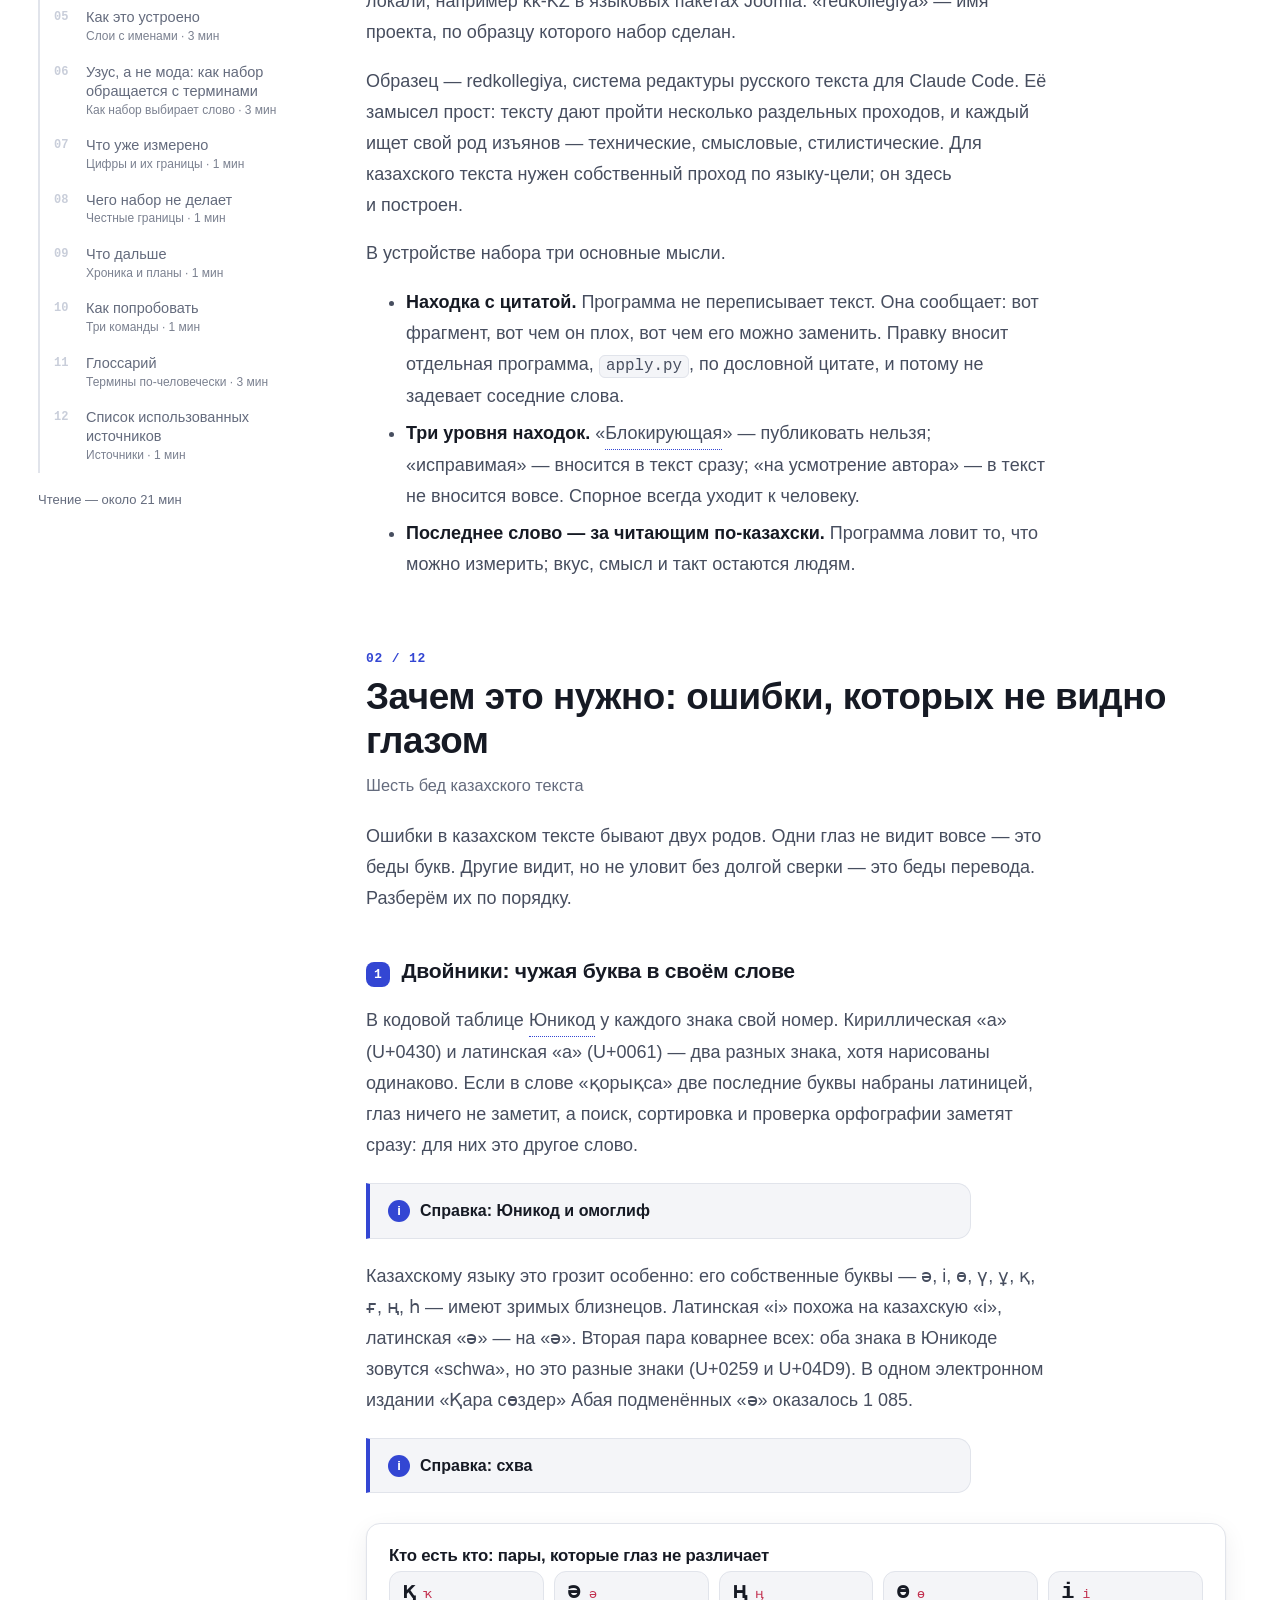
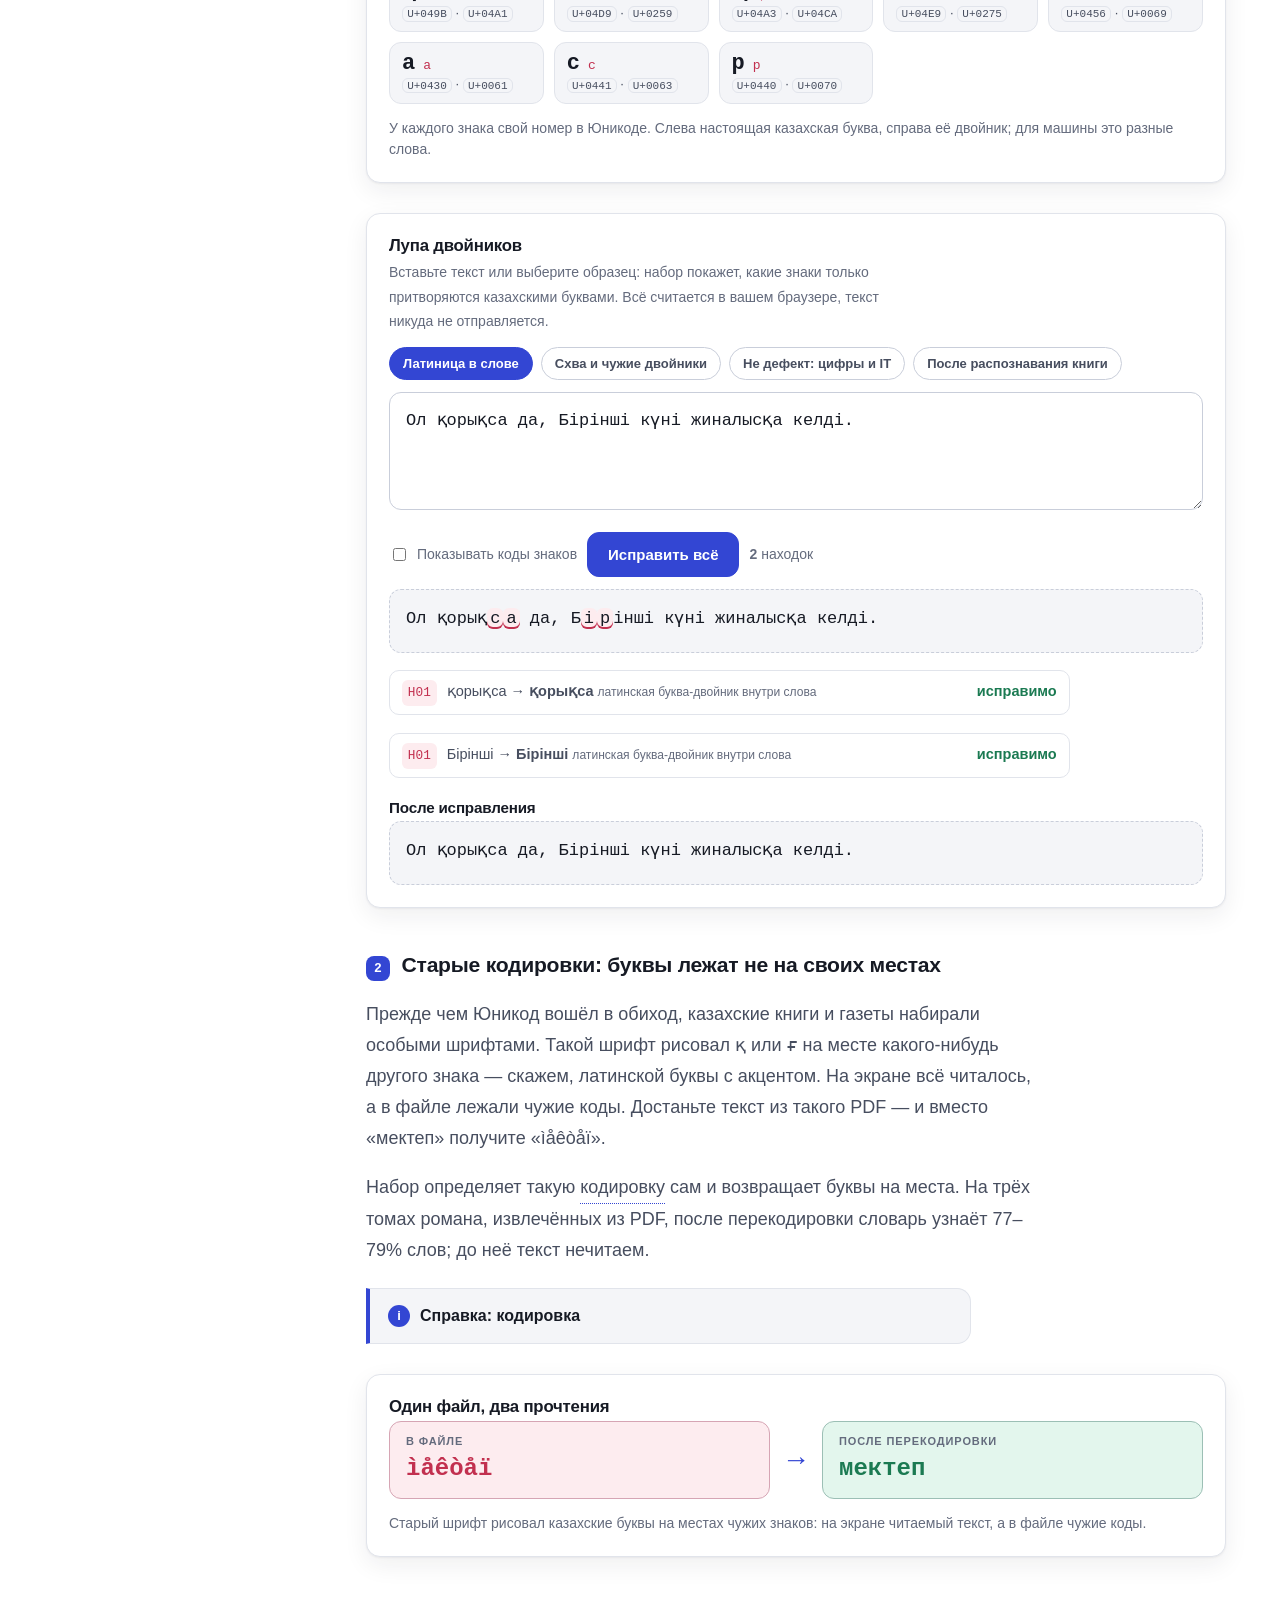
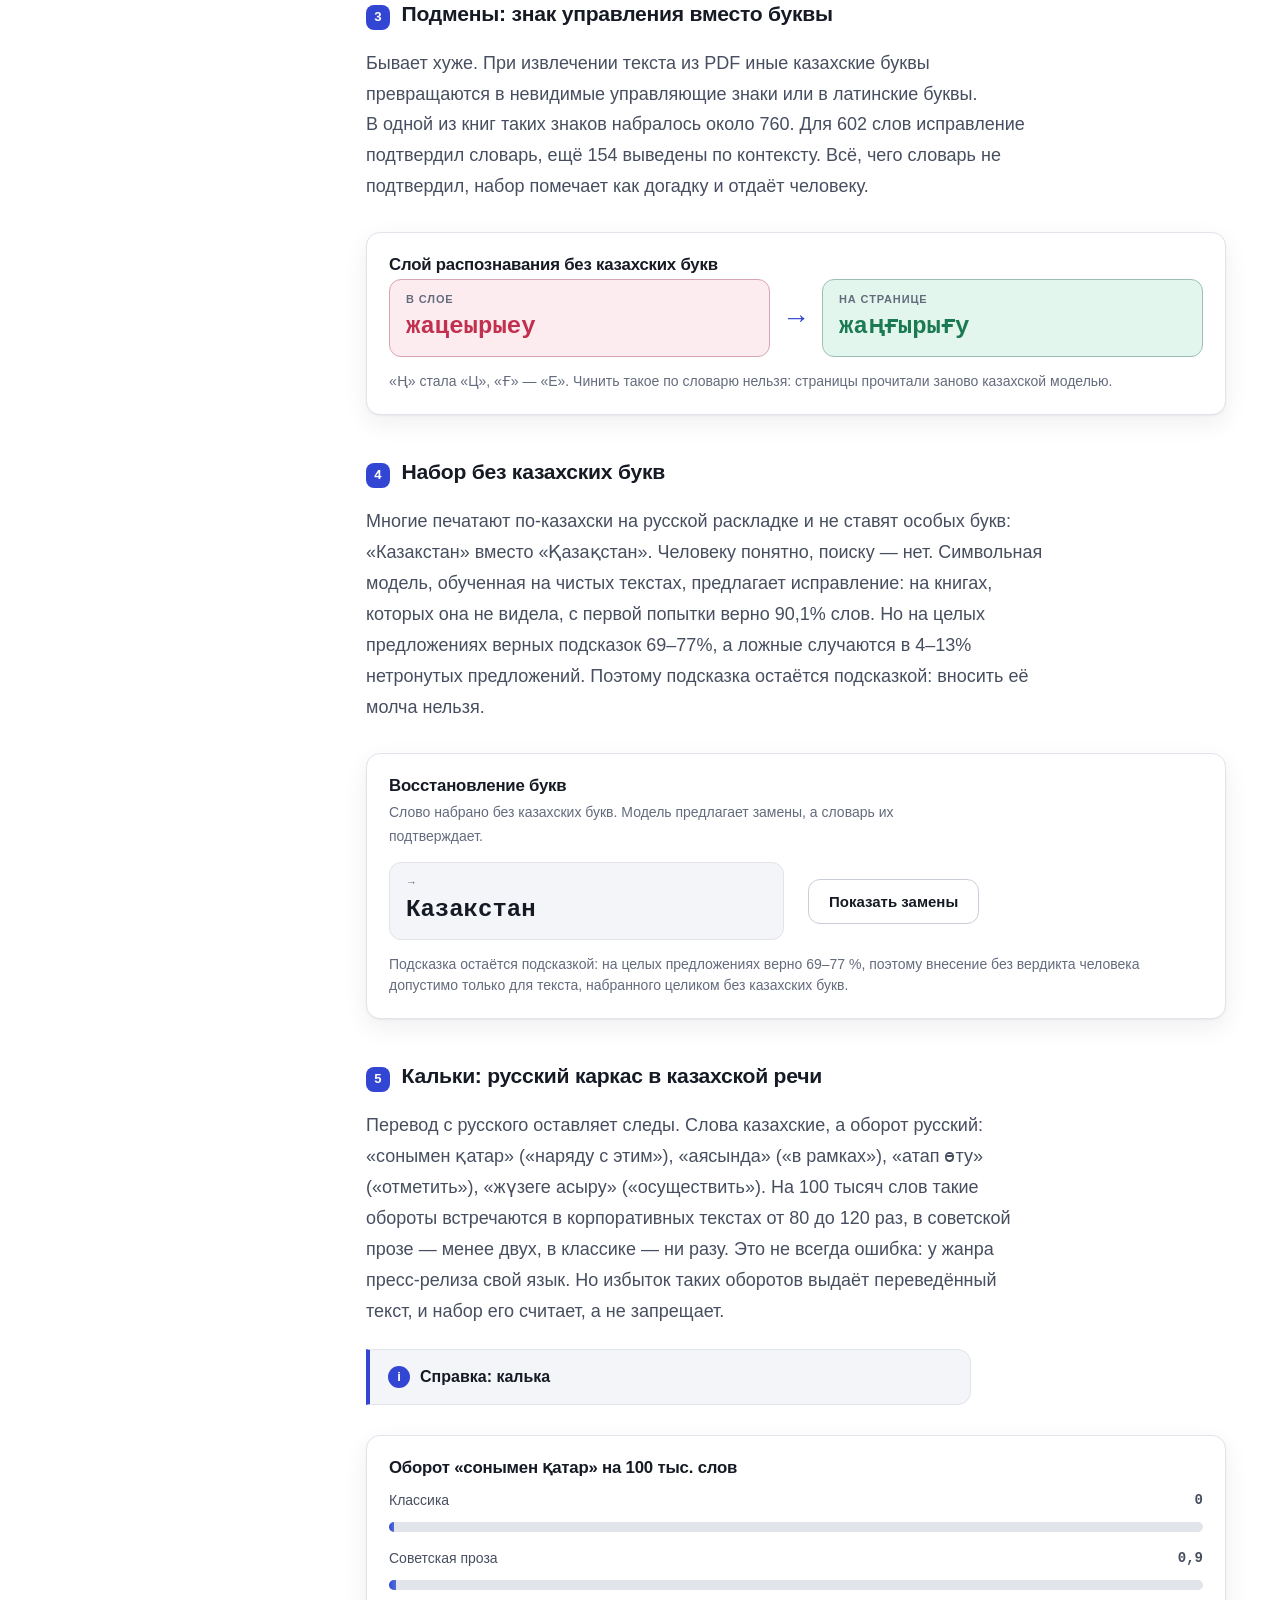
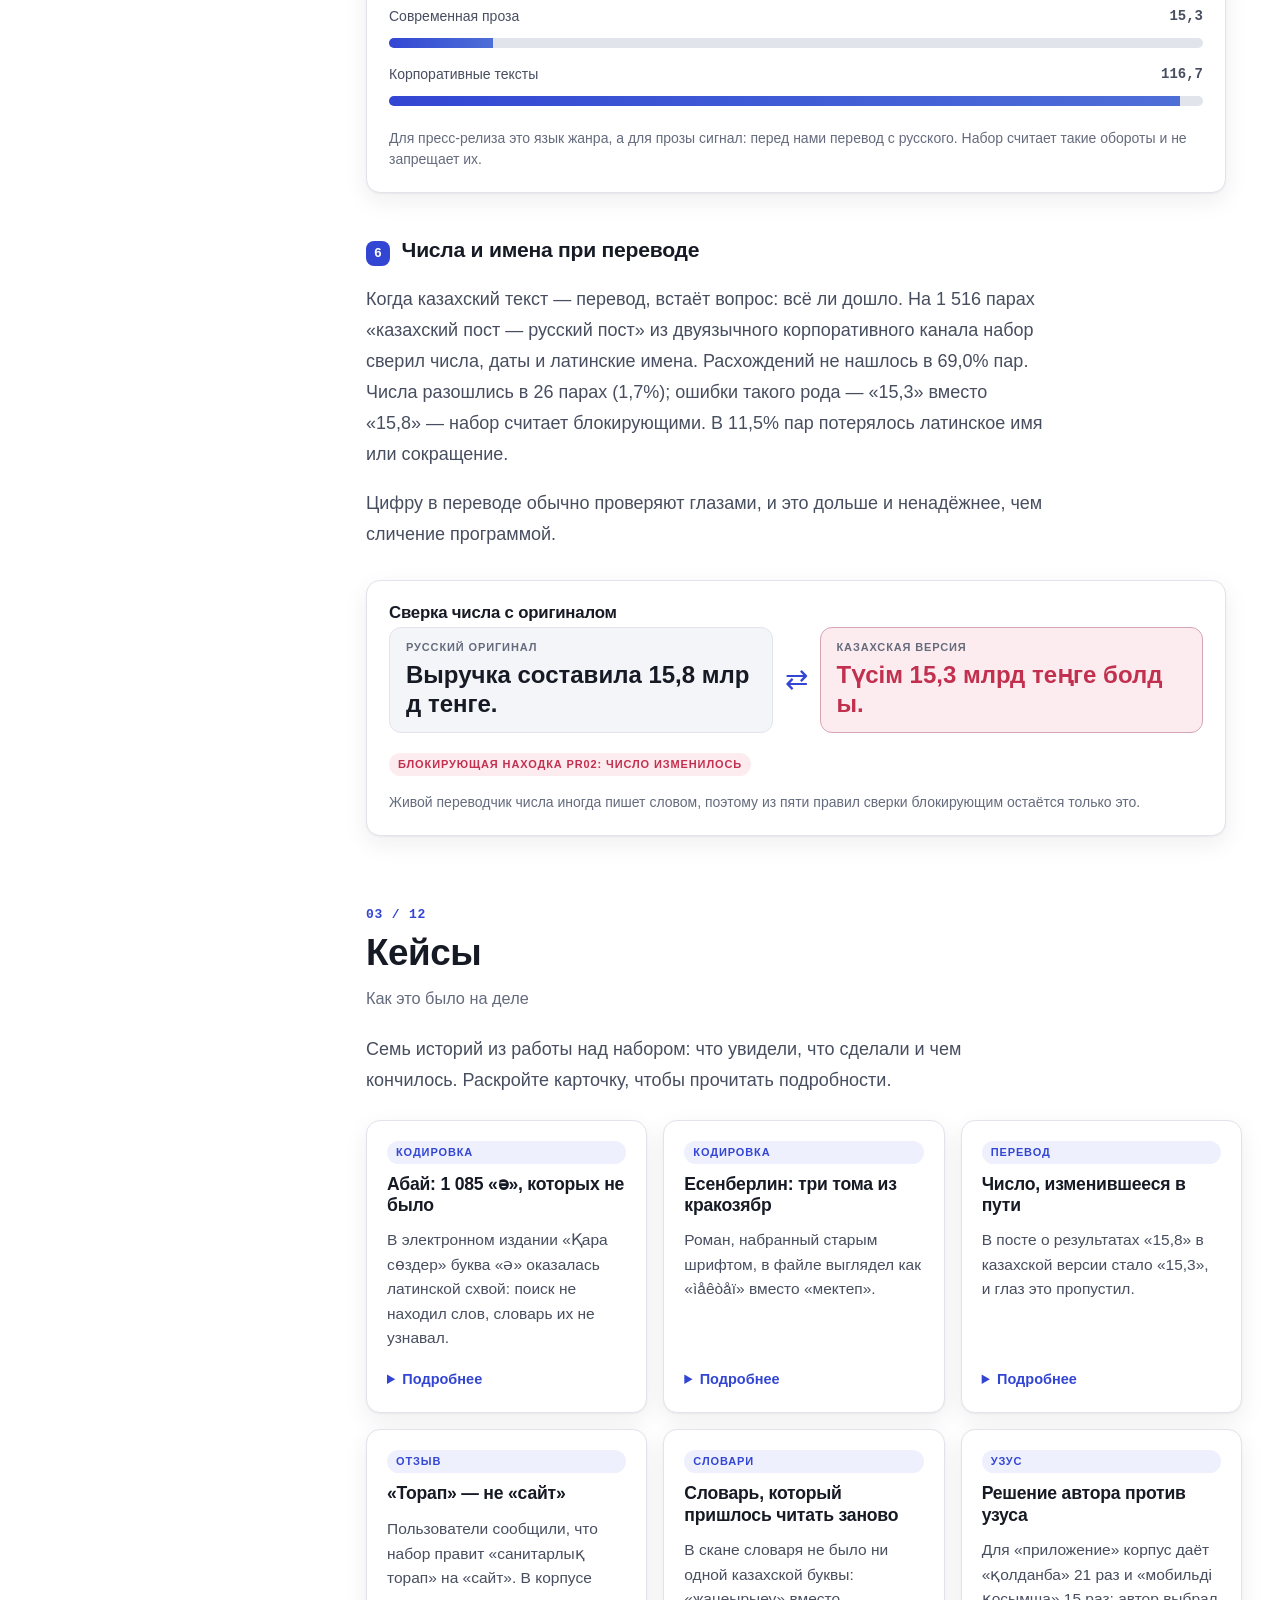
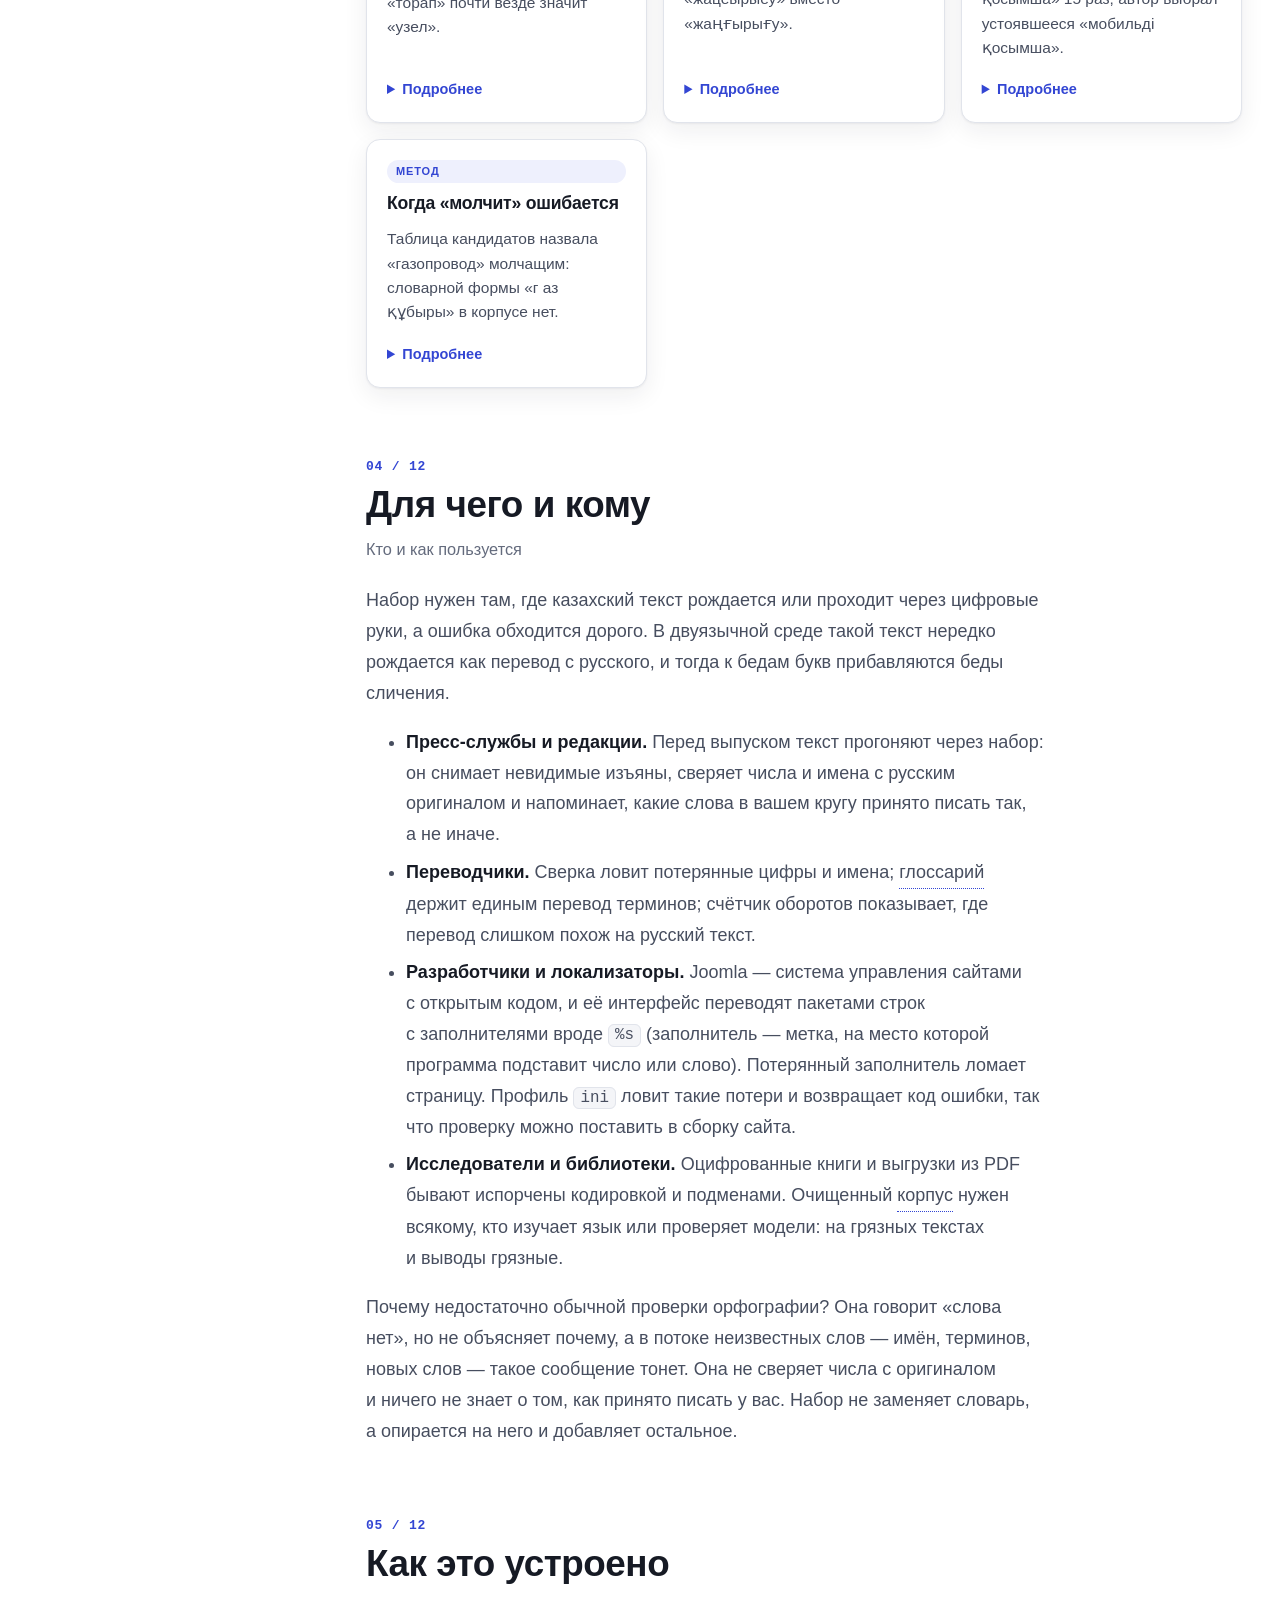
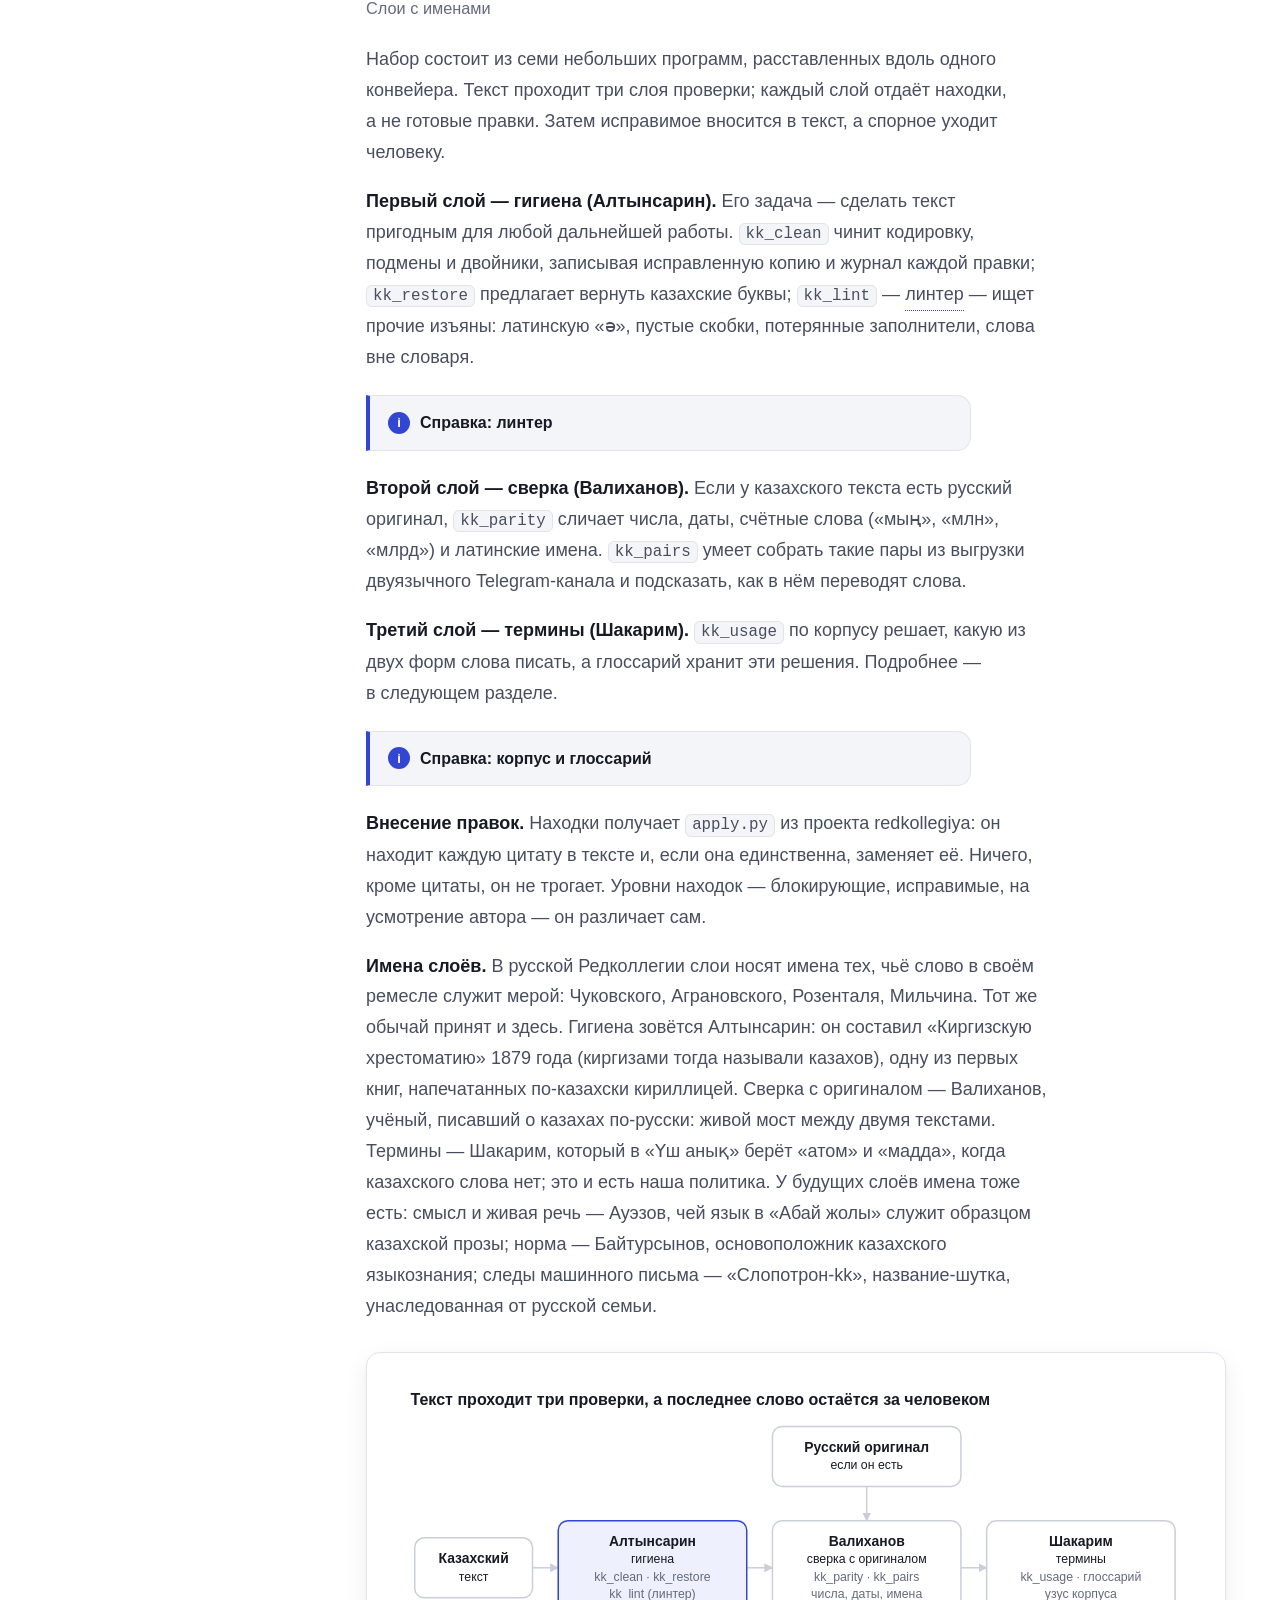
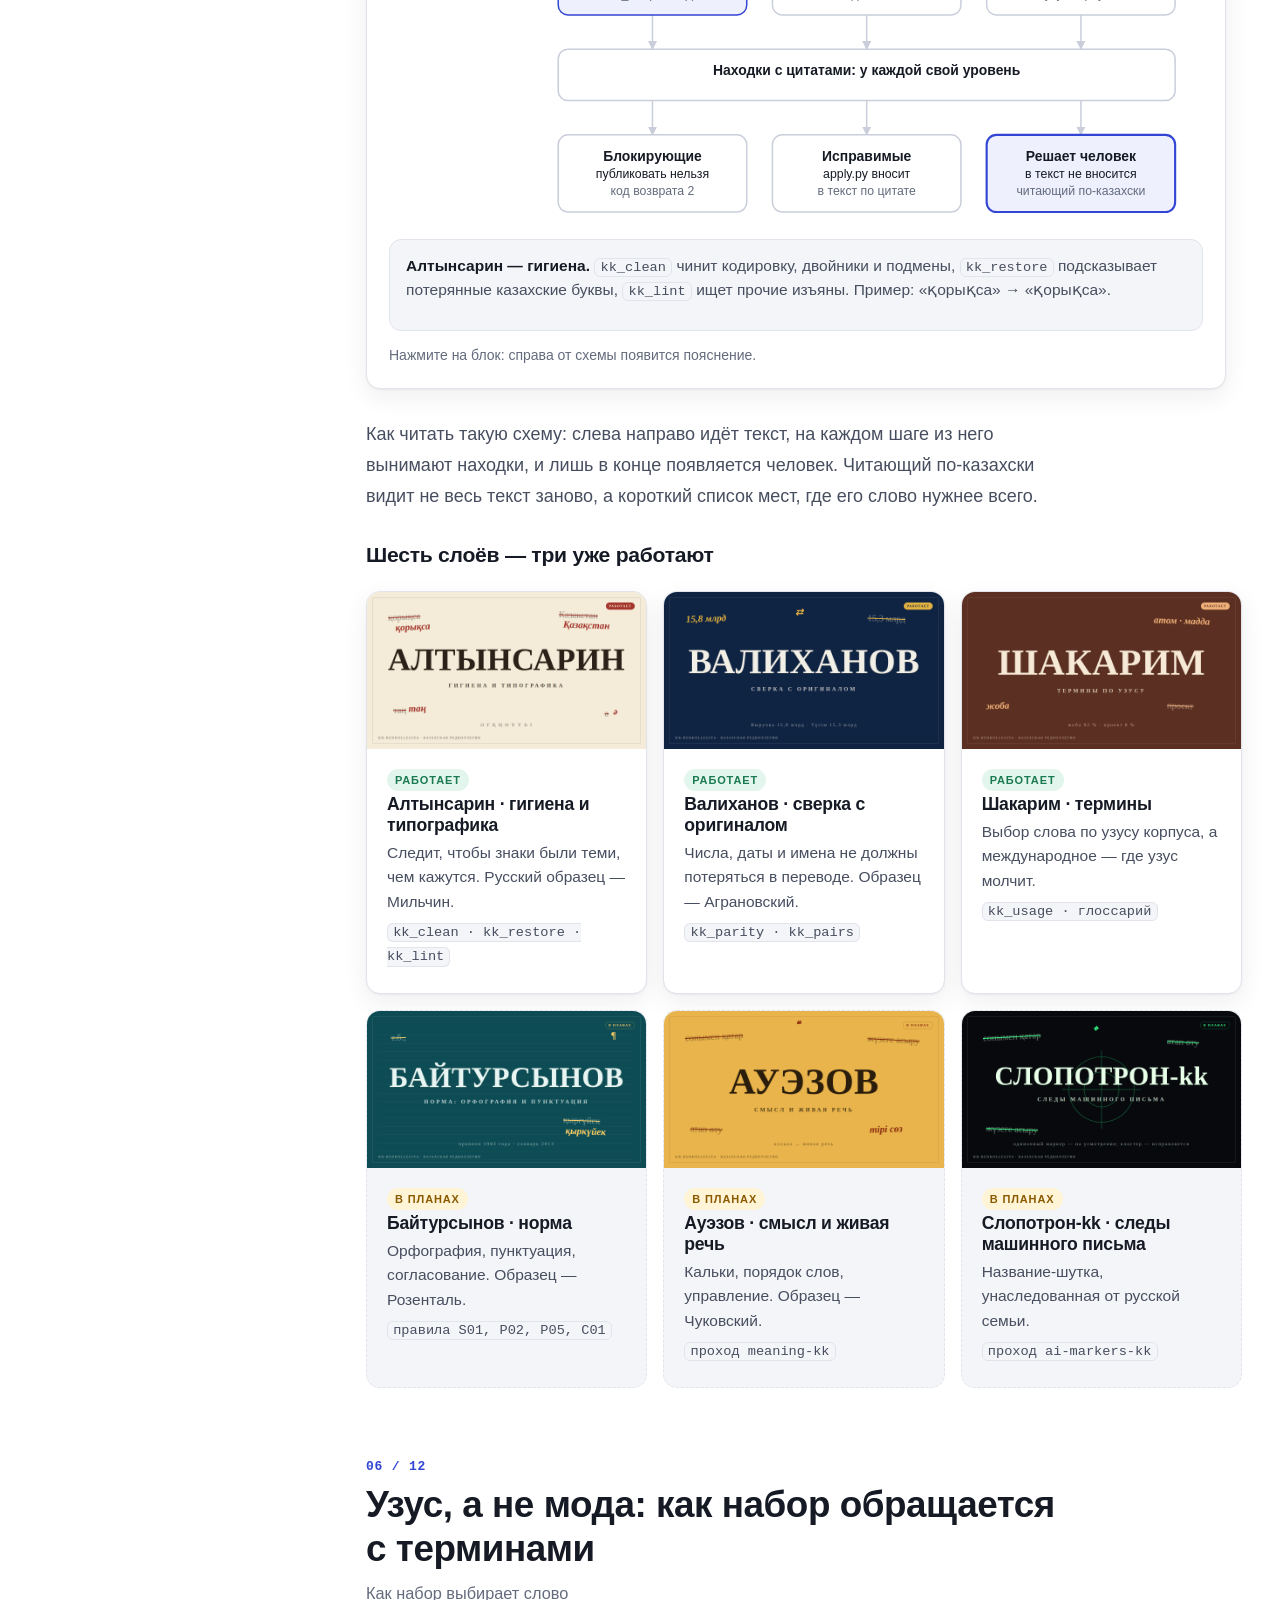
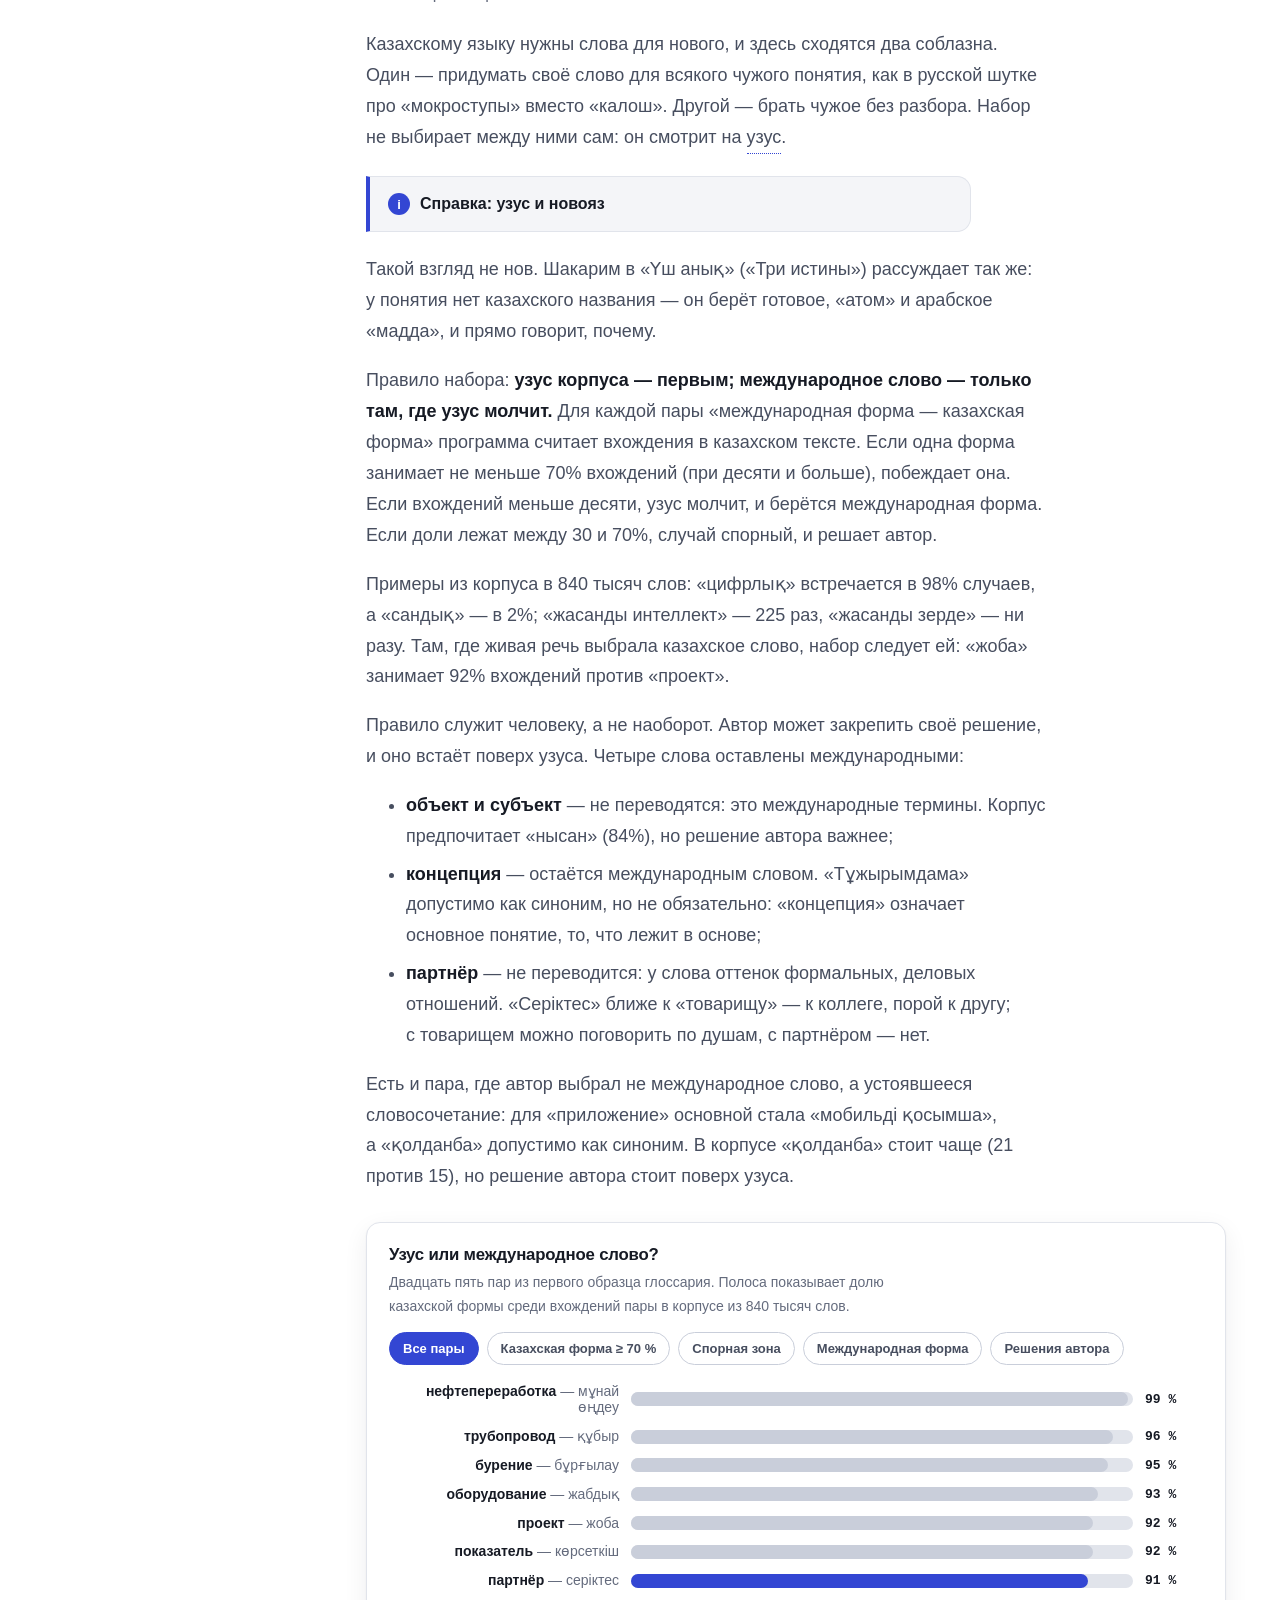
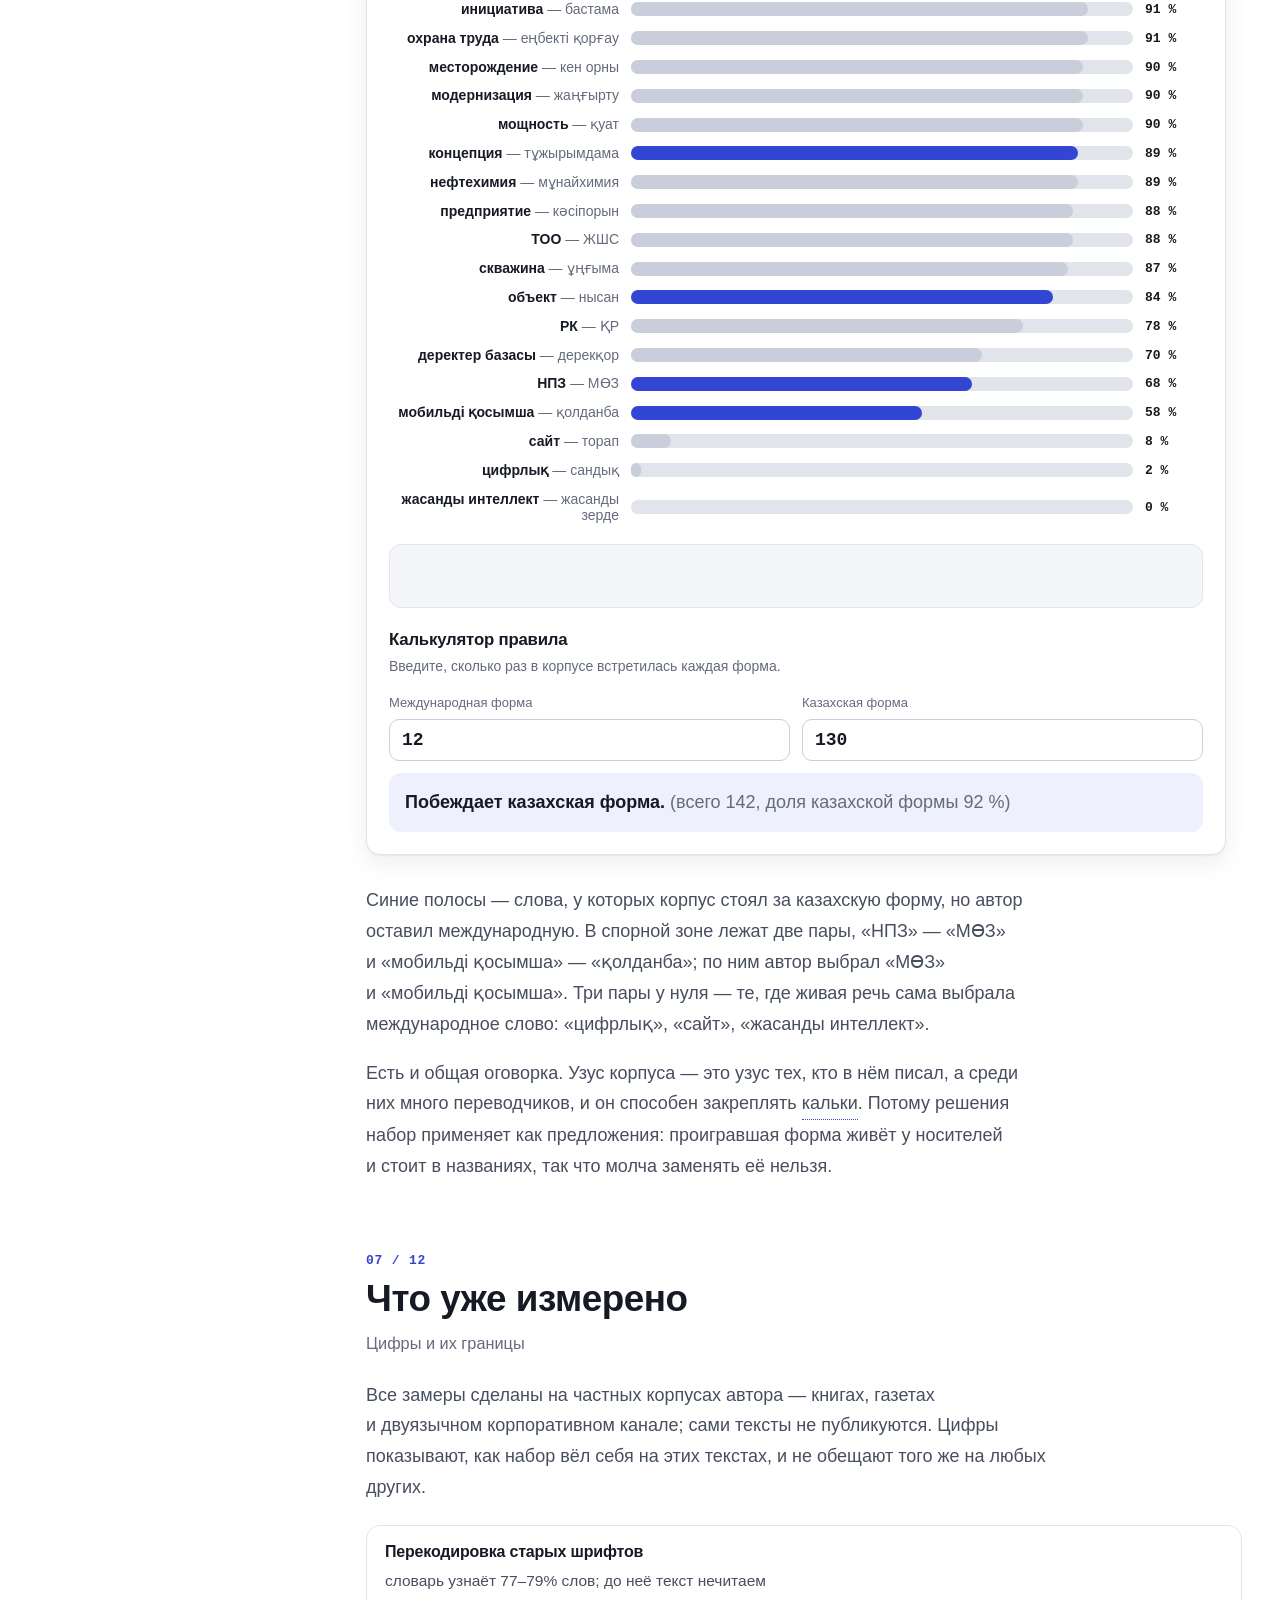
==== commit 8b35f4fa: "v0.10.3: лонгрид на телефоне — полоски узуса и схема конвейера" ====
--- a/docs/longread/index.html
+++ b/docs/longread/index.html
@@ -3,7 +3,7 @@
 <head>
 <meta charset="utf-8">
 <meta name="viewport" content="width=device-width, initial-scale=1">
-<!-- build: kk-redkollegiya longread, набор v0.10.2, 2026-10-16 -->
+<!-- build: kk-redkollegiya longread, набор v0.10.3, 2026-10-17 -->
 <!-- ссылка «все материалы исследования» уже есть в шапке страницы -->
 <title>kk-redkollegiya: зачем казахскому языку свой корректор — лонгрид — Webmarka</title>
 <meta name="description" content="Открытый набор программ для проверки казахских текстов и переводов: кодировка, двойники, сверка с оригиналом, термины по узусу. Лонгрид с живыми примерами.">
@@ -15,16 +15,16 @@
 <meta property="og:url" content="https://webmarka.kz/research/kk-redkollegiya/"><meta property="og:title" content="kk-redkollegiya: зачем казахскому языку свой корректор"><meta property="og:description" content="Открытый набор программ для проверки казахских текстов и переводов: кодировка, двойники, сверка с оригиналом, термины по узусу. Лонгрид с живыми примерами.">
 <meta property="og:image" content="https://webmarka.kz/assets/media/2026/kk-redkollegiya-og.jpg"><meta name="twitter:card" content="summary_large_image">
 <link rel="icon" href="https://webmarka.kz/assets/img/favicon.svg" type="image/svg+xml">
-<link rel="stylesheet" href="assets/longread.css?v=0.10.2">
-<script type="application/ld+json">{"@context": "https://schema.org", "@graph": [{"@type": "TechArticle", "@id": "https://webmarka.kz/research/kk-redkollegiya/#article", "headline": "Текст, который только выглядит правильно: зачем казахскому языку свой корректор", "inLanguage": "ru", "datePublished": "2026-10-13", "dateModified": "2026-10-16", "author": {"@id": "https://webmarka.kz/#person"}, "mainEntityOfPage": "https://webmarka.kz/research/kk-redkollegiya/", "image": "https://webmarka.kz/assets/media/2026/kk-redkollegiya-og.jpg", "about": {"@type": "SoftwareSourceCode", "name": "kk-redkollegiya", "codeRepository": "https://github.com/bsakhanov/kk-redkollegiya", "license": "https://www.gnu.org/licenses/gpl-3.0.html"}}]}</script>
+<link rel="stylesheet" href="assets/longread.css?v=0.10.3">
+<script type="application/ld+json">{"@context": "https://schema.org", "@graph": [{"@type": "TechArticle", "@id": "https://webmarka.kz/research/kk-redkollegiya/#article", "headline": "Текст, который только выглядит правильно: зачем казахскому языку свой корректор", "inLanguage": "ru", "datePublished": "2026-10-13", "dateModified": "2026-10-17", "author": {"@id": "https://webmarka.kz/#person"}, "mainEntityOfPage": "https://webmarka.kz/research/kk-redkollegiya/", "image": "https://webmarka.kz/assets/media/2026/kk-redkollegiya-og.jpg", "about": {"@type": "SoftwareSourceCode", "name": "kk-redkollegiya", "codeRepository": "https://github.com/bsakhanov/kk-redkollegiya", "license": "https://www.gnu.org/licenses/gpl-3.0.html"}}]}</script>
 </head>
 <body>
 <header class="bar-top"><div class="wrap"><a class="back" href="https://webmarka.kz/research/">← webmarka.kz: все материалы исследования</a><span class="sp"></span><nav class="seg" aria-label="language"><a aria-current="page" lang="ru">Русский</a><a href="kk/" hreflang="kk" lang="kk">Қазақша</a><a href="en/" hreflang="en" lang="en">English</a></nav>
 <button class="seg" id="theme" type="button" style="padding:8px 13px;font-weight:600;font-size:13px" aria-label="Тема">◐</button></div><div class="prog"></div></header>
 <main>
 <div class="hero"><div class="wrap"><svg class="lk" viewBox="0 0 520 300" aria-hidden="true"><text x="10" y="70" class="ghost">Ә Ғ Қ Ң Ө</text><text x="10" y="140" class="ghost">Ұ Ү Һ І ә</text><text x="10" y="250">қорық<tspan fill="var(--bad)">ca</tspan></text><circle cx="330" cy="225" r="56" fill="none" stroke="var(--pri)" stroke-width="5"/><path d="M370 266L410 306" stroke="var(--pri)" stroke-width="7" stroke-linecap="round"/></svg><span class="kick">Лонгрид · открытый набор</span><h1>Текст, который только выглядит правильно: зачем казахскому языку свой корректор</h1><div class="lead"><p>kk-redkollegiya — набор небольших программ, который ищет в казахском тексте ошибки, невидимые глазу, и сличает перевод с русским оригиналом. Программы ничего не правят молча и не пишут за автора: чистка оставляет журнал, каждая находка приходит с точной цитатой, а решение остаётся за человеком, читающим по-казахски.</p><p>Нужен набор потому, что у казахского текста в цифровом мире есть особая беда: слово может выглядеть безупречно и быть набрано не теми знаками. Глаз их не отличит, машина отличит всегда — и тогда ломаются поиск, сортировка, проверка орфографии. Ниже — о том, что это за беды, как набор с ними справляется и чего он не умеет.</p></div>
-<p class="meta">Обновлено 16 октября 2026 · набор v0.10.2 · GPL-3.0-or-later</p>
-<div class="cta"><a class="btn pri" href="https://github.com/bsakhanov/kk-redkollegiya">Репозиторий на GitHub</a><a class="btn" href="https://github.com/bsakhanov/kk-redkollegiya/releases/latest">Скачать архив v0.10.2</a><a class="btn" href="#pg">Попробовать лупу</a></div>
+<p class="meta">Обновлено 17 октября 2026 · набор v0.10.3 · GPL-3.0-or-later</p>
+<div class="cta"><a class="btn pri" href="https://github.com/bsakhanov/kk-redkollegiya">Репозиторий на GitHub</a><a class="btn" href="https://github.com/bsakhanov/kk-redkollegiya/releases/latest">Скачать архив v0.10.3</a><a class="btn" href="#pg">Попробовать лупу</a></div>
 <div class="stats"><div class="stat"><b data-count=1085 data-suf="">0</b><span>подменённых «ә» в одном издании «Қара сөздер»</span></div><div class="stat"><b>77–79 %</b><span>слов Есенберлина узнаёт словарь после перекодировки</span></div><div class="stat"><b>69,0 %</b><span>пар «пост — пост» без расхождений при сверке с оригиналом</span></div><div class="stat"><b data-count=840 data-suf=" тыс.">0 тыс.</b><span>слов корпоративного корпуса, на котором держится узус</span></div><div class="stat"><b data-count=71 data-suf="">0</b><span>записей в глоссарии-образце: 42 решены по узусу</span></div></div></div></div>
 <div class="wrap layout"><aside class="toc" aria-label="Содержание"><h2>Содержание</h2><ol><li><a href="#s1"><i>01</i><span>Что это такое<small>Три идеи набора</small></span></a></li><li><a href="#s2"><i>02</i><span>Зачем это нужно: ошибки, которых не видно глазом<small>Шесть бед казахского текста</small></span></a></li><li><a href="#s3"><i>03</i><span>Кейсы<small>Как это было на деле</small></span></a></li><li><a href="#s4"><i>04</i><span>Для чего и кому<small>Кто и как пользуется</small></span></a></li><li><a href="#s5"><i>05</i><span>Как это устроено<small>Слои с именами</small></span></a></li><li><a href="#s6"><i>06</i><span>Узус, а не мода: как набор обращается с терминами<small>Как набор выбирает слово</small></span></a></li><li><a href="#s7"><i>07</i><span>Что уже измерено<small>Цифры и их границы</small></span></a></li><li><a href="#s8"><i>08</i><span>Чего набор не делает<small>Честные границы</small></span></a></li><li><a href="#s9"><i>09</i><span>Что дальше<small>Хроника и планы</small></span></a></li><li><a href="#s10"><i>10</i><span>Как попробовать<small>Три команды</small></span></a></li><li><a href="#s11"><i>11</i><span>Глоссарий<small>Термины по-человечески</small></span></a></li><li><a href="#s12"><i>12</i><span>Список использованных источников<small>Источники</small></span></a></li></ol><p class="eta" id="eta" data-t="Чтение — около {n} мин"></p></aside>
 <article><section id="s1" class="rv"><h2><span class="n">01 / 12</span>Что это такое</h2><p class="sub">Три идеи набора</p><p>Это открытый набор программ для проверки текстов на казахском языке: лицензия GPL-3.0, исходный код на GitHub, описание на русском, английском и казахском. Название складывается из двух частей. «kk» — двухбуквенный код казахского языка в стандарте ISO 639–1; он встречается в идентификаторах локали, например kk-KZ в языковых пакетах Joomla. «redkollegiya» — имя проекта, по образцу которого набор сделан.</p>
@@ -68,7 +68,7 @@
 <details class="callout"><summary>Справка: корпус и глоссарий</summary><p>«Корпус» — от латинского <em>corpus</em>, «тело»: так языковеды зовут собрание текстов, подобранное для изучения языка. «Глоссарий» восходит к греческому <em>glôssa</em> — «язык, тёмное слово, требующее пояснения»: сперва так назвали список разъяснений к непонятным словам в старых рукописях, теперь — список терминов с принятым переводом.</p></details>
 <p><strong>Внесение правок.</strong> Находки получает <code>apply.py</code> из проекта redkollegiya: он находит каждую цитату в тексте и, если она единственна, заменяет её. Ничего, кроме цитаты, он не трогает. Уровни находок — блокирующие, исправимые, на усмотрение автора — он различает сам.</p>
 <p><strong>Имена слоёв.</strong> В русской Редколлегии слои носят имена тех, чьё слово в своём ремесле служит мерой: Чуковского, Аграновского, Розенталя, Мильчина. Тот же обычай принят и здесь. Гигиена зовётся Алтынсарин: он составил «Киргизскую хрестоматию» 1879 года (киргизами тогда называли казахов), одну из первых книг, напечатанных по-казахски кириллицей. Сверка с оригиналом — Валиханов, учёный, писавший о казахах по-русски: живой мост между двумя текстами. Термины — Шакарим, который в «Үш анық» берёт «атом» и «мадда», когда казахского слова нет; это и есть наша политика. У будущих слоёв имена тоже есть: смысл и живая речь — Ауэзов, чей язык в «Абай жолы» служит образцом казахской прозы; норма — Байтурсынов, основоположник казахского языкознания; следы машинного письма — «Слопотрон-kk», название-шутка, унаследованная от русской семьи.</p>
-<figure class="fig pipe rv"><svg viewBox="0 0 760 420" role="img" aria-label="Текст проходит три проверки, а последнее слово остаётся за человеком"><text x="20" y="28" font-size="15" font-weight="700" fill="var(--ink)">Текст проходит три проверки, а последнее слово остаётся за человеком</text><defs><marker id="ar" viewBox="0 0 10 10" refX="9" refY="5" markerWidth="6" markerHeight="6" orient="auto-start-reverse"><path d="M0 0L10 5L0 10z" fill="var(--line2)"/></marker></defs><g fill="none" stroke="var(--line2)" stroke-width="1.4"><path d="M134 180H158" marker-end="url(#ar)"/><path d="M334 180H358" marker-end="url(#ar)"/><path d="M534 180H558" marker-end="url(#ar)"/><path d="M446 104V136" marker-end="url(#ar)"/><path d="M246 224V256" marker-end="url(#ar)"/><path d="M446 224V256" marker-end="url(#ar)"/><path d="M646 224V256" marker-end="url(#ar)"/><path d="M246 304V336" marker-end="url(#ar)"/><path d="M446 304V336" marker-end="url(#ar)"/><path d="M646 304V336" marker-end="url(#ar)"/></g><g data-n="in"><rect x="24" y="152" width="110" height="56" rx="9" fill="var(--paper)" stroke="var(--line2)" stroke-width="1.4"/><text x="79.0" y="176" text-anchor="middle" font-size="13" font-weight="600" fill="var(--ink)">Казахский</text><text x="79.0" y="192" text-anchor="middle" font-size="11.5" font-weight="400" fill="var(--ink)">текст</text></g><g data-n="orig"><rect x="358" y="48" width="176" height="56" rx="9" fill="var(--paper)" stroke="var(--line2)" stroke-width="1.4"/><text x="446.0" y="72" text-anchor="middle" font-size="13" font-weight="600" fill="var(--ink)">Русский оригинал</text><text x="446.0" y="88" text-anchor="middle" font-size="11.5" font-weight="400" fill="var(--ink)">если он есть</text></g><g data-n="L1"><rect x="158" y="136" width="176" height="88" rx="9" fill="var(--paper)" stroke="var(--line2)" stroke-width="1.4"/><text x="246.0" y="160" text-anchor="middle" font-size="13" font-weight="600" fill="var(--ink)">Алтынсарин</text><text x="246.0" y="176" text-anchor="middle" font-size="11.5" font-weight="400" fill="var(--ink)">гигиена</text><text x="246.0" y="192" text-anchor="middle" font-size="11.5" font-weight="400" fill="var(--muted)">kk_clean · kk_restore</text><text x="246.0" y="208" text-anchor="middle" font-size="11.5" font-weight="400" fill="var(--muted)">kk_lint (линтер)</text></g><g data-n="L2"><rect x="358" y="136" width="176" height="88" rx="9" fill="var(--paper)" stroke="var(--line2)" stroke-width="1.4"/><text x="446.0" y="160" text-anchor="middle" font-size="13" font-weight="600" fill="var(--ink)">Валиханов</text><text x="446.0" y="176" text-anchor="middle" font-size="11.5" font-weight="400" fill="var(--ink)">сверка с оригиналом</text><text x="446.0" y="192" text-anchor="middle" font-size="11.5" font-weight="400" fill="var(--muted)">kk_parity · kk_pairs</text><text x="446.0" y="208" text-anchor="middle" font-size="11.5" font-weight="400" fill="var(--muted)">числа, даты, имена</text></g><g data-n="L3"><rect x="558" y="136" width="176" height="88" rx="9" fill="var(--paper)" stroke="var(--line2)" stroke-width="1.4"/><text x="646.0" y="160" text-anchor="middle" font-size="13" font-weight="600" fill="var(--ink)">Шакарим</text><text x="646.0" y="176" text-anchor="middle" font-size="11.5" font-weight="400" fill="var(--ink)">термины</text><text x="646.0" y="192" text-anchor="middle" font-size="11.5" font-weight="400" fill="var(--muted)">kk_usage · глоссарий</text><text x="646.0" y="208" text-anchor="middle" font-size="11.5" font-weight="400" fill="var(--muted)">узус корпуса</text></g><g data-n="find"><rect x="158" y="256" width="576" height="48" rx="9" fill="var(--paper)" stroke="var(--line2)" stroke-width="1.4"/><text x="446.0" y="280" text-anchor="middle" font-size="13" font-weight="600" fill="var(--ink)">Находки с цитатами: у каждой свой уровень</text></g><g data-n="o1"><rect x="158" y="336" width="176" height="72" rx="9" fill="var(--paper)" stroke="var(--line2)" stroke-width="1.4"/><text x="246.0" y="360" text-anchor="middle" font-size="13" font-weight="600" fill="var(--ink)">Блокирующие</text><text x="246.0" y="376" text-anchor="middle" font-size="11.5" font-weight="400" fill="var(--ink)">публиковать нельзя</text><text x="246.0" y="392" text-anchor="middle" font-size="11.5" font-weight="400" fill="var(--muted)">код возврата 2</text></g><g data-n="o2"><rect x="358" y="336" width="176" height="72" rx="9" fill="var(--paper)" stroke="var(--line2)" stroke-width="1.4"/><text x="446.0" y="360" text-anchor="middle" font-size="13" font-weight="600" fill="var(--ink)">Исправимые</text><text x="446.0" y="376" text-anchor="middle" font-size="11.5" font-weight="400" fill="var(--ink)">apply.py вносит</text><text x="446.0" y="392" text-anchor="middle" font-size="11.5" font-weight="400" fill="var(--muted)">в текст по цитате</text></g><g data-n="o3"><rect x="558" y="336" width="176" height="72" rx="9" fill="var(--soft)" stroke="var(--pri)" stroke-width="2"/><text x="646.0" y="360" text-anchor="middle" font-size="13" font-weight="600" fill="var(--ink)">Решает человек</text><text x="646.0" y="376" text-anchor="middle" font-size="11.5" font-weight="400" fill="var(--ink)">в текст не вносится</text><text x="646.0" y="392" text-anchor="middle" font-size="11.5" font-weight="400" fill="var(--muted)">читающий по-казахски</text></g></svg><div class="panel" aria-live="polite"></div><figcaption>Нажмите на блок: справа от схемы появится пояснение.</figcaption></figure>
+<figure class="fig pipe rv"><div class="sc"><svg viewBox="0 0 760 420" role="img" aria-label="Текст проходит три проверки, а последнее слово остаётся за человеком"><text x="20" y="28" font-size="15" font-weight="700" fill="var(--ink)">Текст проходит три проверки, а последнее слово остаётся за человеком</text><defs><marker id="ar" viewBox="0 0 10 10" refX="9" refY="5" markerWidth="6" markerHeight="6" orient="auto-start-reverse"><path d="M0 0L10 5L0 10z" fill="var(--line2)"/></marker></defs><g fill="none" stroke="var(--line2)" stroke-width="1.4"><path d="M134 180H158" marker-end="url(#ar)"/><path d="M334 180H358" marker-end="url(#ar)"/><path d="M534 180H558" marker-end="url(#ar)"/><path d="M446 104V136" marker-end="url(#ar)"/><path d="M246 224V256" marker-end="url(#ar)"/><path d="M446 224V256" marker-end="url(#ar)"/><path d="M646 224V256" marker-end="url(#ar)"/><path d="M246 304V336" marker-end="url(#ar)"/><path d="M446 304V336" marker-end="url(#ar)"/><path d="M646 304V336" marker-end="url(#ar)"/></g><g data-n="in"><rect x="24" y="152" width="110" height="56" rx="9" fill="var(--paper)" stroke="var(--line2)" stroke-width="1.4"/><text x="79.0" y="176" text-anchor="middle" font-size="13" font-weight="600" fill="var(--ink)">Казахский</text><text x="79.0" y="192" text-anchor="middle" font-size="11.5" font-weight="400" fill="var(--ink)">текст</text></g><g data-n="orig"><rect x="358" y="48" width="176" height="56" rx="9" fill="var(--paper)" stroke="var(--line2)" stroke-width="1.4"/><text x="446.0" y="72" text-anchor="middle" font-size="13" font-weight="600" fill="var(--ink)">Русский оригинал</text><text x="446.0" y="88" text-anchor="middle" font-size="11.5" font-weight="400" fill="var(--ink)">если он есть</text></g><g data-n="L1"><rect x="158" y="136" width="176" height="88" rx="9" fill="var(--paper)" stroke="var(--line2)" stroke-width="1.4"/><text x="246.0" y="160" text-anchor="middle" font-size="13" font-weight="600" fill="var(--ink)">Алтынсарин</text><text x="246.0" y="176" text-anchor="middle" font-size="11.5" font-weight="400" fill="var(--ink)">гигиена</text><text x="246.0" y="192" text-anchor="middle" font-size="11.5" font-weight="400" fill="var(--muted)">kk_clean · kk_restore</text><text x="246.0" y="208" text-anchor="middle" font-size="11.5" font-weight="400" fill="var(--muted)">kk_lint (линтер)</text></g><g data-n="L2"><rect x="358" y="136" width="176" height="88" rx="9" fill="var(--paper)" stroke="var(--line2)" stroke-width="1.4"/><text x="446.0" y="160" text-anchor="middle" font-size="13" font-weight="600" fill="var(--ink)">Валиханов</text><text x="446.0" y="176" text-anchor="middle" font-size="11.5" font-weight="400" fill="var(--ink)">сверка с оригиналом</text><text x="446.0" y="192" text-anchor="middle" font-size="11.5" font-weight="400" fill="var(--muted)">kk_parity · kk_pairs</text><text x="446.0" y="208" text-anchor="middle" font-size="11.5" font-weight="400" fill="var(--muted)">числа, даты, имена</text></g><g data-n="L3"><rect x="558" y="136" width="176" height="88" rx="9" fill="var(--paper)" stroke="var(--line2)" stroke-width="1.4"/><text x="646.0" y="160" text-anchor="middle" font-size="13" font-weight="600" fill="var(--ink)">Шакарим</text><text x="646.0" y="176" text-anchor="middle" font-size="11.5" font-weight="400" fill="var(--ink)">термины</text><text x="646.0" y="192" text-anchor="middle" font-size="11.5" font-weight="400" fill="var(--muted)">kk_usage · глоссарий</text><text x="646.0" y="208" text-anchor="middle" font-size="11.5" font-weight="400" fill="var(--muted)">узус корпуса</text></g><g data-n="find"><rect x="158" y="256" width="576" height="48" rx="9" fill="var(--paper)" stroke="var(--line2)" stroke-width="1.4"/><text x="446.0" y="280" text-anchor="middle" font-size="13" font-weight="600" fill="var(--ink)">Находки с цитатами: у каждой свой уровень</text></g><g data-n="o1"><rect x="158" y="336" width="176" height="72" rx="9" fill="var(--paper)" stroke="var(--line2)" stroke-width="1.4"/><text x="246.0" y="360" text-anchor="middle" font-size="13" font-weight="600" fill="var(--ink)">Блокирующие</text><text x="246.0" y="376" text-anchor="middle" font-size="11.5" font-weight="400" fill="var(--ink)">публиковать нельзя</text><text x="246.0" y="392" text-anchor="middle" font-size="11.5" font-weight="400" fill="var(--muted)">код возврата 2</text></g><g data-n="o2"><rect x="358" y="336" width="176" height="72" rx="9" fill="var(--paper)" stroke="var(--line2)" stroke-width="1.4"/><text x="446.0" y="360" text-anchor="middle" font-size="13" font-weight="600" fill="var(--ink)">Исправимые</text><text x="446.0" y="376" text-anchor="middle" font-size="11.5" font-weight="400" fill="var(--ink)">apply.py вносит</text><text x="446.0" y="392" text-anchor="middle" font-size="11.5" font-weight="400" fill="var(--muted)">в текст по цитате</text></g><g data-n="o3"><rect x="558" y="336" width="176" height="72" rx="9" fill="var(--soft)" stroke="var(--pri)" stroke-width="2"/><text x="646.0" y="360" text-anchor="middle" font-size="13" font-weight="600" fill="var(--ink)">Решает человек</text><text x="646.0" y="376" text-anchor="middle" font-size="11.5" font-weight="400" fill="var(--ink)">в текст не вносится</text><text x="646.0" y="392" text-anchor="middle" font-size="11.5" font-weight="400" fill="var(--muted)">читающий по-казахски</text></g></svg></div><div class="panel" aria-live="polite"></div><figcaption>Нажмите на блок: справа от схемы появится пояснение.</figcaption></figure>
 <p>Как читать такую схему: слева направо идёт текст, на каждом шаге из него вынимают находки, и лишь в конце появляется человек. Читающий по-казахски видит не весь текст заново, а короткий список мест, где его слово нужнее всего.</p><h3 style="margin-top:30px">Шесть слоёв — три уже работают</h3><div class="grid"><div class="card layer" style="padding:0;overflow:hidden;display:block"><img src="assets/characters/altynsarin.ru.png" alt="Алтынсарин" loading="lazy" style="width:100%;aspect-ratio:16/9;object-fit:cover;display:block"><div style="padding:14px 20px 20px"><span class="st on">работает</span><h4>Алтынсарин · гигиена и типографика</h4><p>Следит, чтобы знаки были теми, чем кажутся. Русский образец — Мильчин.</p><p><code>kk_clean · kk_restore · kk_lint</code></p></div></div><div class="card layer" style="padding:0;overflow:hidden;display:block"><img src="assets/characters/valikhanov.ru.png" alt="Валиханов" loading="lazy" style="width:100%;aspect-ratio:16/9;object-fit:cover;display:block"><div style="padding:14px 20px 20px"><span class="st on">работает</span><h4>Валиханов · сверка с оригиналом</h4><p>Числа, даты и имена не должны потеряться в переводе. Образец — Аграновский.</p><p><code>kk_parity · kk_pairs</code></p></div></div><div class="card layer" style="padding:0;overflow:hidden;display:block"><img src="assets/characters/shakarim.ru.png" alt="Шакарим" loading="lazy" style="width:100%;aspect-ratio:16/9;object-fit:cover;display:block"><div style="padding:14px 20px 20px"><span class="st on">работает</span><h4>Шакарим · термины</h4><p>Выбор слова по узусу корпуса, а международное — где узус молчит.</p><p><code>kk_usage · глоссарий</code></p></div></div><div class="card layer plan" style="padding:0;overflow:hidden;display:block"><img src="assets/characters/baitursynov.ru.png" alt="Байтурсынов" loading="lazy" style="width:100%;aspect-ratio:16/9;object-fit:cover;display:block"><div style="padding:14px 20px 20px"><span class="st pl">в планах</span><h4>Байтурсынов · норма</h4><p>Орфография, пунктуация, согласование. Образец — Розенталь.</p><p><code>правила S01, P02, P05, C01</code></p></div></div><div class="card layer plan" style="padding:0;overflow:hidden;display:block"><img src="assets/characters/auezov.ru.png" alt="Ауэзов" loading="lazy" style="width:100%;aspect-ratio:16/9;object-fit:cover;display:block"><div style="padding:14px 20px 20px"><span class="st pl">в планах</span><h4>Ауэзов · смысл и живая речь</h4><p>Кальки, порядок слов, управление. Образец — Чуковский.</p><p><code>проход meaning-kk</code></p></div></div><div class="card layer plan" style="padding:0;overflow:hidden;display:block"><img src="assets/characters/slopotron.ru.png" alt="Слопотрон-kk" loading="lazy" style="width:100%;aspect-ratio:16/9;object-fit:cover;display:block"><div style="padding:14px 20px 20px"><span class="st pl">в планах</span><h4>Слопотрон-kk · следы машинного письма</h4><p>Название-шутка, унаследованная от русской семьи.</p><p><code>проход ai-markers-kk</code></p></div></div></div></section><section id="s6" class="rv"><h2><span class="n">06 / 12</span>Узус, а не мода: как набор обращается с терминами</h2><p class="sub">Как набор выбирает слово</p><p>Казахскому языку нужны слова для нового, и здесь сходятся два соблазна. Один — придумать своё слово для всякого чужого понятия, как в русской шутке про «мокроступы» вместо «калош». Другой — брать чужое без разбора. Набор не выбирает между ними сам: он смотрит на <button class="term" type="button" data-t="usus">узус</button>.</p>
 <details class="callout"><summary>Справка: узус и новояз</summary><p>«Узус» — от латинского <em>usus</em>, «употребление, обычай»: так языковеды зовут то, что сложилось в живой речи, в отличие от предписанного правилом. «Новоязом» зовут навязанные новые слова; сам оборот есть русская калька английского <em>newspeak</em> из романа Оруэлла «1984».</p></details>
 <p>Такой взгляд не нов. Шакарим в «Үш анық» («Три истины») рассуждает так же: у понятия нет казахского названия — он берёт готовое, «атом» и арабское «мадда», и прямо говорит, почему.</p>
@@ -117,6 +117,6 @@
 </main>
 <footer class="foot"><div class="wrap"><div>Исходный код, руководства и релизы: github.com/bsakhanov/kk-redkollegiya. Основной адрес страницы: webmarka.kz/research/kk-redkollegiya/.</div><div>© 2026 Бейбит Саханов · GPL-3.0-or-later</div></div></footer>
 <script type="application/json" id="data">{"ui": {"back": "← webmarka.kz: все материалы исследования", "toc": "Содержание", "min": "мин", "more": "В глоссарий", "copy": "Копировать", "copied": "Готово", "eta": "Чтение — около {n} мин", "theme": "Тема", "top": "Наверх"}, "rules": {"H01": "латинская буква-двойник внутри слова", "H02": "схва или чужой двойник казахской буквы", "H04": "невидимый символ", "OCR": "путаница «ү» и «ұ» после распознавания", "P01": "точка со знаком после слова"}, "pg": {"title": "Лупа двойников", "intro": "Вставьте текст или выберите образец: набор покажет, какие знаки только притворяются казахскими буквами. Всё считается в вашем браузере, текст никуда не отправляется.", "placeholder": "Вставьте текст на казахском…", "codes": "Показывать коды знаков", "apply": "Исправить всё", "found": "Находки", "fixed": "После исправления", "fix": "исправимо", "flag": "на усмотрение автора", "clean": "Дефектов нет", "empty": "Здесь появится результат", "n": "находок", "presets": [{"label": "Латиница в слове", "text": "Ол қорықca да, Бipінші күні жиналысқа келді."}, {"label": "Схва и чужие двойники", "text": "Қайыpлы таӊ! Ə​нші ɵнер ҡазақ."}, {"label": "Не дефект: цифры и IT", "text": "XVIIIғ. IV тарау, IT саласы, Астана қ., т.б., көрсетілді."}, {"label": "После распознавания книги", "text": "жүмыс қүттықтады, үстаз мазмүнын түсіндірді"}]}, "rs": {"word": "Казакстан", "fixed": "Қазақстан"}, "pipe": {"in": "<b>Казахский текст.<\/b> Любой: пост, перевод, строки языкового пакета, оцифрованная книга. Если есть русский оригинал, он идёт рядом.", "orig": "<b>Русский оригинал<\/b> нужен только для сверки чисел, дат и имён.", "L1": "<b>Алтынсарин — гигиена.<\/b> <code>kk_clean<\/code> чинит кодировку, двойники и подмены, <code>kk_restore<\/code> подсказывает потерянные казахские буквы, <code>kk_lint<\/code> ищет прочие изъяны. Пример: «қорықca» → «қорықса».", "L2": "<b>Валиханов — сверка.<\/b> <code>kk_parity<\/code> сличает числа, даты, счётные слова и латинские имена, <code>kk_pairs<\/code> собирает пары из двуязычного канала. Пример: «15,8» против «15,3» — блокирующая находка.", "L3": "<b>Шакарим — термины.<\/b> <code>kk_usage<\/code> решает по корпусу, какую форму писать, а глоссарий хранит решения и свидетельства. Пример: «жоба» — 92 % против «проект».", "find": "<b>Находка с цитатой.<\/b> Не правка, а запись: что, где и чем заменить. Уровней три: блокирующая, исправимая, на усмотрение автора.", "o1": "<b>Блокирующие<\/b> (код возврата 2): публиковать нельзя, например потерянный заполнитель или разошедшееся число.", "o2": "<b>Исправимые:<\/b> <code>apply.py<\/code> вносит их по дословной цитате и не задевает соседние слова.", "o3": "<b>Решает человек:<\/b> спорное в текст не вносится, его судит читающий по-казахски."}, "usage": {"rows": [{"a": "нефтепереработка", "b": "мұнай өңдеу", "ca": 18, "cb": 2048, "sh": 99, "au": false, "dec": "мұнай өңдеу"}, {"a": "трубопровод", "b": "құбыр", "ca": 43, "cb": 1143, "sh": 96, "au": false, "dec": "құбыр"}, {"a": "бурение", "b": "бұрғылау", "ca": 34, "cb": 662, "sh": 95, "au": false, "dec": "бұрғылау"}, {"a": "оборудование", "b": "жабдық", "ca": 82, "cb": 1116, "sh": 93, "au": false, "dec": "жабдық"}, {"a": "проект", "b": "жоба", "ca": 368, "cb": 4193, "sh": 92, "au": false, "dec": "жоба"}, {"a": "показатель", "b": "көрсеткіш", "ca": 77, "cb": 891, "sh": 92, "au": false, "dec": "көрсеткіш"}, {"a": "партнёр", "b": "серіктес", "ca": 56, "cb": 598, "sh": 91, "au": true, "dec": "партнёр"}, {"a": "инициатива", "b": "бастама", "ca": 53, "cb": 510, "sh": 91, "au": false, "dec": "бастама"}, {"a": "охрана труда", "b": "еңбекті қорғау", "ca": 21, "cb": 220, "sh": 91, "au": false, "dec": "еңбекті қорғау"}, {"a": "месторождение", "b": "кен орны", "ca": 201, "cb": 1866, "sh": 90, "au": false, "dec": "кен орны"}, {"a": "модернизация", "b": "жаңғырту", "ca": 42, "cb": 372, "sh": 90, "au": false, "dec": "жаңғырту"}, {"a": "мощность", "b": "қуат", "ca": 88, "cb": 771, "sh": 90, "au": false, "dec": "қуат"}, {"a": "концепция", "b": "тұжырымдама", "ca": 7, "cb": 59, "sh": 89, "au": true, "dec": "концепция"}, {"a": "нефтехимия", "b": "мұнайхимия", "ca": 56, "cb": 461, "sh": 89, "au": false, "dec": "мұнайхимия"}, {"a": "предприятие", "b": "кәсіпорын", "ca": 223, "cb": 1575, "sh": 88, "au": false, "dec": "кәсіпорын"}, {"a": "ТОО", "b": "ЖШС", "ca": 336, "cb": 2512, "sh": 88, "au": false, "dec": "ЖШС"}, {"a": "скважина", "b": "ұңғыма", "ca": 124, "cb": 803, "sh": 87, "au": false, "dec": "ұңғыма"}, {"a": "объект", "b": "нысан", "ca": 146, "cb": 753, "sh": 84, "au": true, "dec": "объект"}, {"a": "РК", "b": "ҚР", "ca": 145, "cb": 513, "sh": 78, "au": false, "dec": "ҚР"}, {"a": "деректер базасы", "b": "дерекқор", "ca": 3, "cb": 7, "sh": 70, "au": false, "dec": "дерекқор"}, {"a": "НПЗ", "b": "МӨЗ", "ca": 107, "cb": 224, "sh": 68, "au": true, "dec": "МӨЗ"}, {"a": "мобильді қосымша", "b": "қолданба", "ca": 15, "cb": 21, "sh": 58, "au": true, "dec": "мобильді қосымша"}, {"a": "сайт", "b": "торап", "ca": 296, "cb": 26, "sh": 8, "au": false, "dec": "сайт"}, {"a": "цифрлық", "b": "сандық", "ca": 467, "cb": 8, "sh": 2, "au": false, "dec": "цифрлық"}, {"a": "жасанды интеллект", "b": "жасанды зерде", "ca": 225, "cb": 0, "sh": 0, "au": false, "dec": "жасанды интеллект"}], "share": "доля казахской формы", "author": "Решение автора: {f}. Оно стоит поверх узуса.", "byuse": "По узусу: {f}.", "v": {"silent": "Узус молчит: берётся международная форма.", "kk": "Побеждает казахская форма.", "intl": "Побеждает международная форма.", "mid": "Спорный случай: решает автор."}, "total": "всего"}, "terms": {"ocr": {"t": "Распознавание (OCR)", "d": "<p>Программа читает страницу-картинку и выдаёт текст. Казахские буквы она часто путает или теряет, поэтому распознанный текст чистят и сверяют со словарём.<\/p>", "more": false}, "whitelist": {"t": "Белый список", "d": "<p>Слова проекта, которые проверка не считает ошибкой, хотя в словаре их нет: имена, термины, формы, которых не знает старый словарь.<\/p>", "more": false}, "parity": {"t": "Сверка", "d": "<p>Сравнение казахской версии с русским оригиналом: совпадают ли числа, даты, имена и термины.<\/p>", "more": false}, "blocker": {"t": "Блокирующая находка", "d": "<p>Ошибка, при которой публиковать нельзя: набор завершается с кодом возврата 2.<\/p>", "more": false}, "finding": {"t": "Находка", "d": "<p>Запись о подозрительном месте: цитата, правило, предложение замены и уровень. Сам текст находка не меняет.<\/p>", "more": false}, "unicode": {"t": "Юникод", "d": "<p>Название «Юникод» (Unicode) задумано как намёк на единую универсальную кодировку: «уникальный, единый, универсальный». Слово «омоглиф» собрано из греческих <em>homós<\/em> — «одинаковый» и <em>glyphḗ<\/em> — «резьба, вырезанный знак»; так называют знак, неотличимый на вид от другого. В безопасности те же двойники служат для подделки адресов: сайт с латинской «а» в имени выглядит настоящим, а ведёт совсем в другое место.<\/p>", "more": true}, "homoglyph": {"t": "Омоглиф", "d": "<p>Название «Юникод» (Unicode) задумано как намёк на единую универсальную кодировку: «уникальный, единый, универсальный». Слово «омоглиф» собрано из греческих <em>homós<\/em> — «одинаковый» и <em>glyphḗ<\/em> — «резьба, вырезанный знак»; так называют знак, неотличимый на вид от другого. В безопасности те же двойники служат для подделки адресов: сайт с латинской «а» в имени выглядит настоящим, а ведёт совсем в другое место.<\/p>", "more": true}, "schwa": {"t": "Схва", "d": "<p>Название знака ə — «schwa» (по-русски «шва» или «схва») — восходит к древнееврейскому названию значка, которым в письме обозначали краткий неясный гласный или отсутствие гласного. Теперь так зовут и сам звук, и его знак.<\/p>", "more": true}, "encoding": {"t": "Кодировка", "d": "<p>Слово «код» восходит к латинскому <em>codex<\/em> — «ствол, деревянная дощечка для письма», затем «книга, свод законов». Кодировка есть таблица, по которой номерам отвечают знаки; старые казахские шрифты пользовались чужими таблицами по-своему.<\/p>", "more": true}, "calque": {"t": "Калька", "d": "<p>Слово пришло из французского <em>calque<\/em> — «копия, снятая через кальку, то есть прозрачную бумагу». В языкознании калькой зовут оборот, переведённый с чужого языка по частям, с сохранением чужого построения.<\/p>", "more": true}, "linter": {"t": "Линтер", "d": "<p>Слово идёт от программы <em>lint<\/em>, написанной в конце 1970-х в лабораториях Bell Labs для проверки программ на языке C. По-английски <em>lint<\/em> — «пух, ворс»: программа снимает с кода ворсинки, как чистят одежду. Теперь линтером зовут всякую программу, которая ищет в тексте подозрительные места, не исполняя и не переделывая его.<\/p>", "more": true}, "corpus": {"t": "Корпус", "d": "<p>«Корпус» — от латинского <em>corpus<\/em>, «тело»: так языковеды зовут собрание текстов, подобранное для изучения языка. «Глоссарий» восходит к греческому <em>glôssa<\/em> — «язык, тёмное слово, требующее пояснения»: сперва так назвали список разъяснений к непонятным словам в старых рукописях, теперь — список терминов с принятым переводом.<\/p>", "more": true}, "glossary": {"t": "Глоссарий", "d": "<p>«Корпус» — от латинского <em>corpus<\/em>, «тело»: так языковеды зовут собрание текстов, подобранное для изучения языка. «Глоссарий» восходит к греческому <em>glôssa<\/em> — «язык, тёмное слово, требующее пояснения»: сперва так назвали список разъяснений к непонятным словам в старых рукописях, теперь — список терминов с принятым переводом.<\/p>", "more": true}, "usus": {"t": "Узус", "d": "<p>«Узус» — от латинского <em>usus<\/em>, «употребление, обычай»: так языковеды зовут то, что сложилось в живой речи, в отличие от предписанного правилом. «Новоязом» зовут навязанные новые слова; сам оборот есть русская калька английского <em>newspeak<\/em> из романа Оруэлла «1984».<\/p>", "more": true}, "noviyaz": {"t": "Новояз", "d": "<p>«Узус» — от латинского <em>usus<\/em>, «употребление, обычай»: так языковеды зовут то, что сложилось в живой речи, в отличие от предписанного правилом. «Новоязом» зовут навязанные новые слова; сам оборот есть русская калька английского <em>newspeak<\/em> из романа Оруэлла «1984».<\/p>", "more": true}}}</script>
-<script src="assets/longread.js?v=0.10.2" defer></script>
+<script src="assets/longread.js?v=0.10.3" defer></script>
 </body>
 </html>
--- a/docs/longread/assets/longread.css
+++ b/docs/longread/assets/longread.css
@@ -110,3 +110,6 @@
 .rv{opacity:0;transform:translateY(14px);transition:opacity .6s,transform .6s}.rv.in{opacity:1;transform:none}
 @media(prefers-reduced-motion:reduce){*{animation:none!important;transition:none!important;scroll-behavior:auto!important}.rv{opacity:1;transform:none}}
 @media print{.bar-top,.toc,.toc-btn,.pg,.lk,.hero .cta,.code button{display:none!important}.layout{display:block}.rv{opacity:1;transform:none}.fig,.card{box-shadow:none;break-inside:avoid}body{font-size:12pt;color:#000}}
+/* узкий экран: обозреватель узуса — название отдельной строкой над полоской; схема конвейера прокручивается вбок, подписи остаются читаемыми */
+@media(max-width:560px){.ux .row{grid-template-columns:minmax(0,1fr) 52px;gap:4px 10px;padding:8px 6px}.ux .row .nm{grid-column:1/-1;text-align:left}.ux .row .tr{height:12px}}
+.pipe .sc{overflow-x:auto;-webkit-overflow-scrolling:touch;margin:0 -6px;padding:0 6px}.pipe svg{min-width:700px}
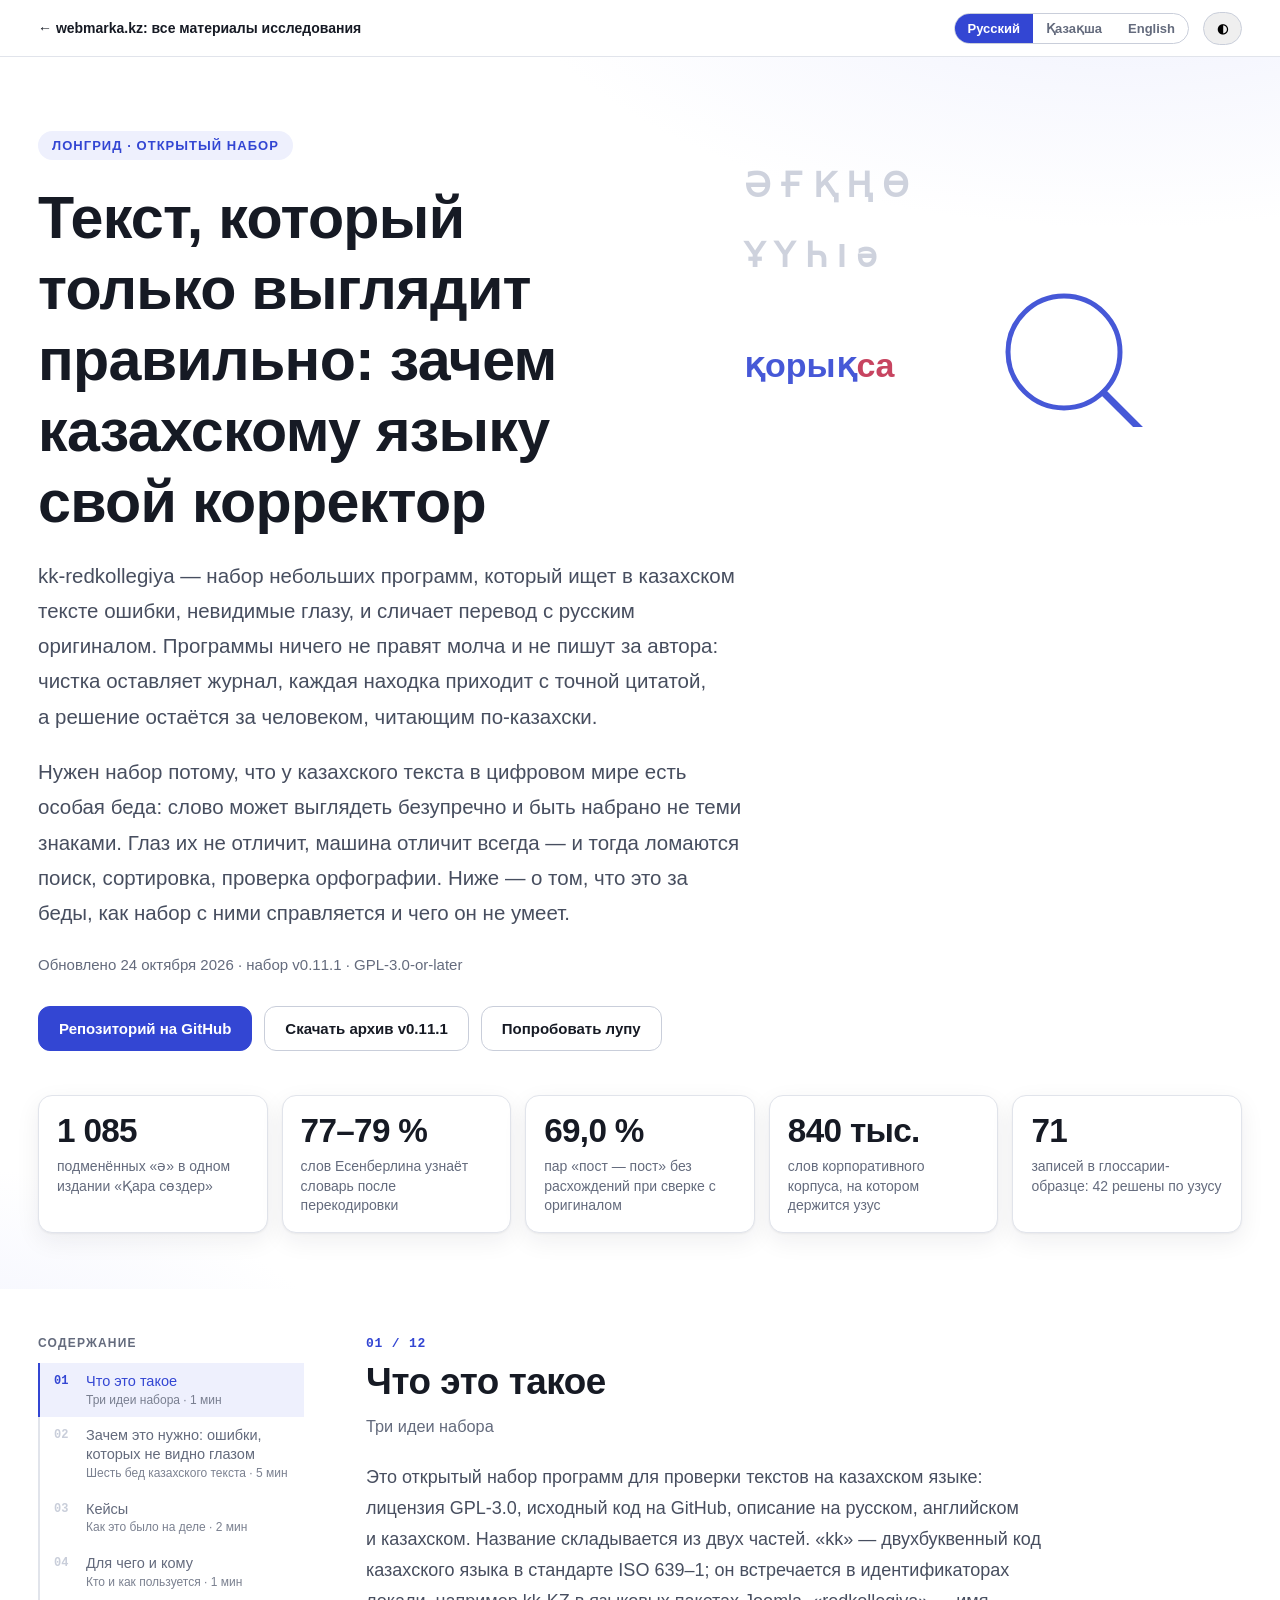
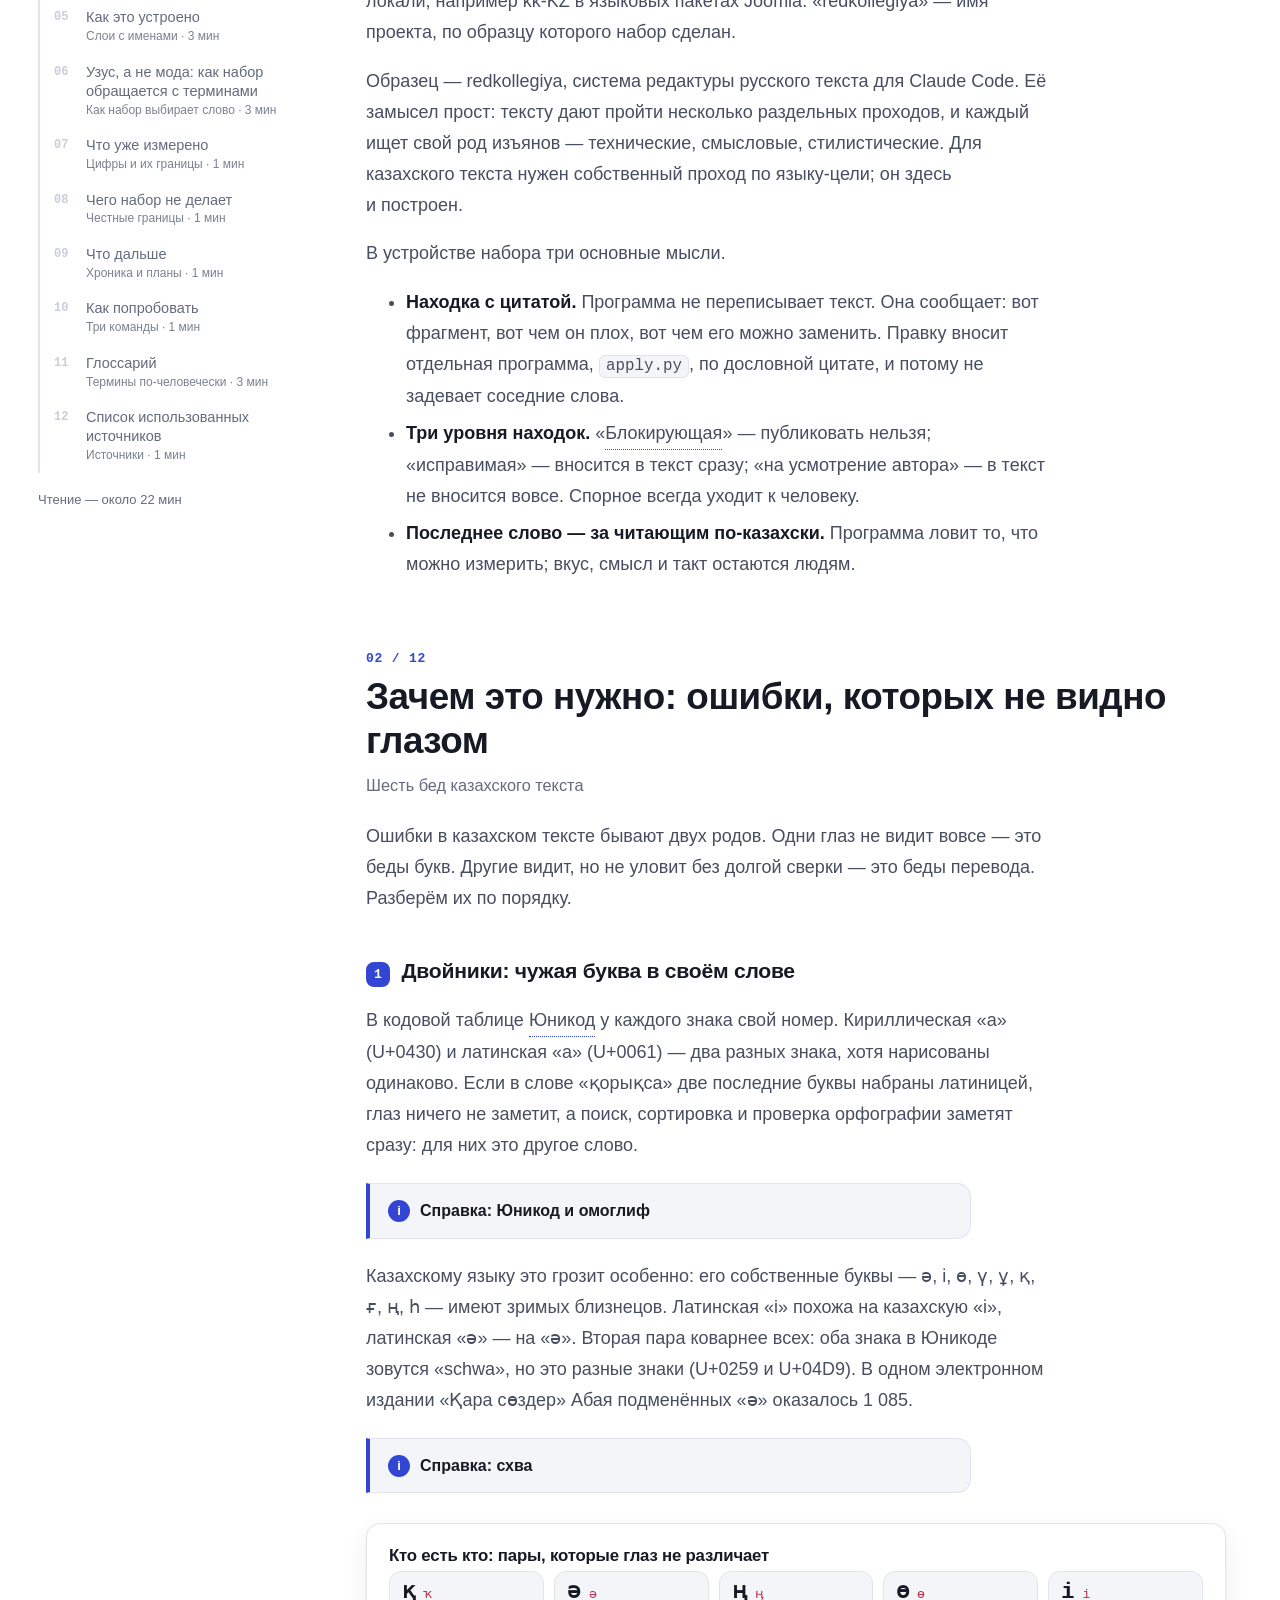
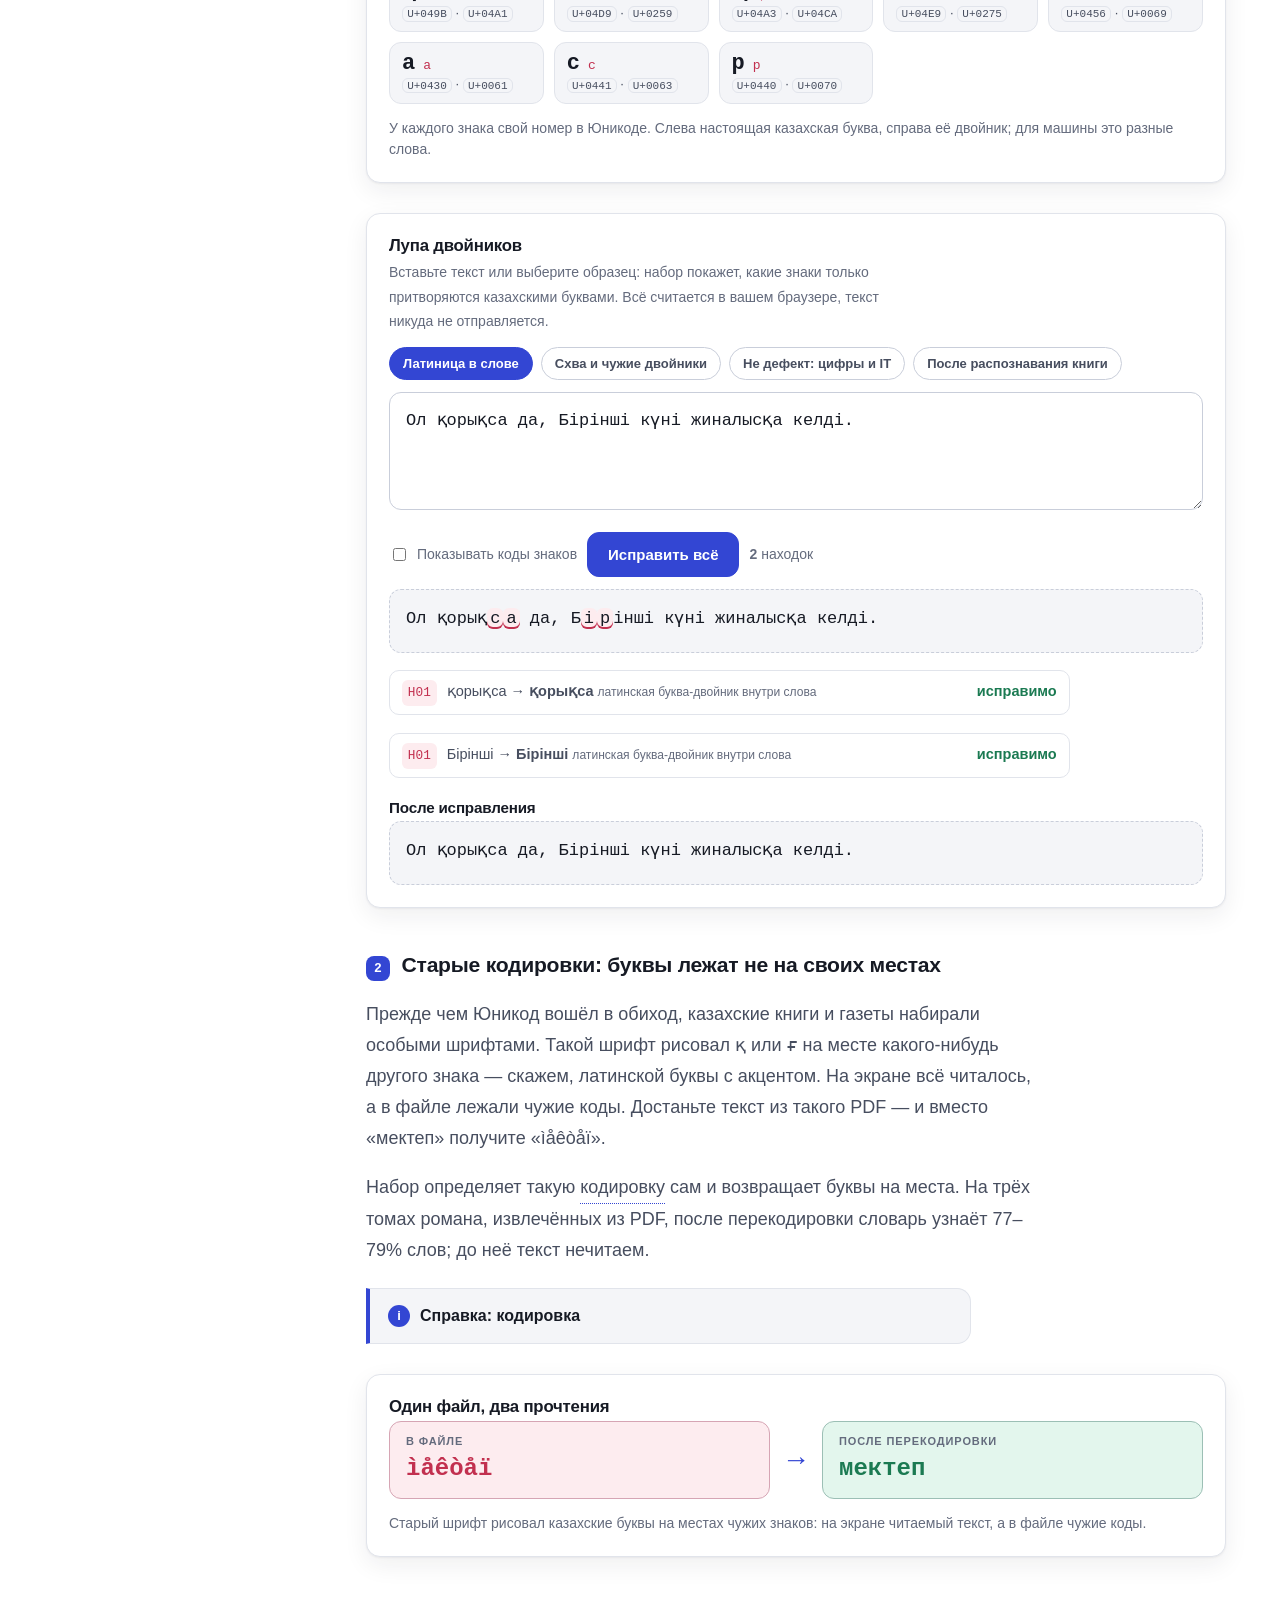
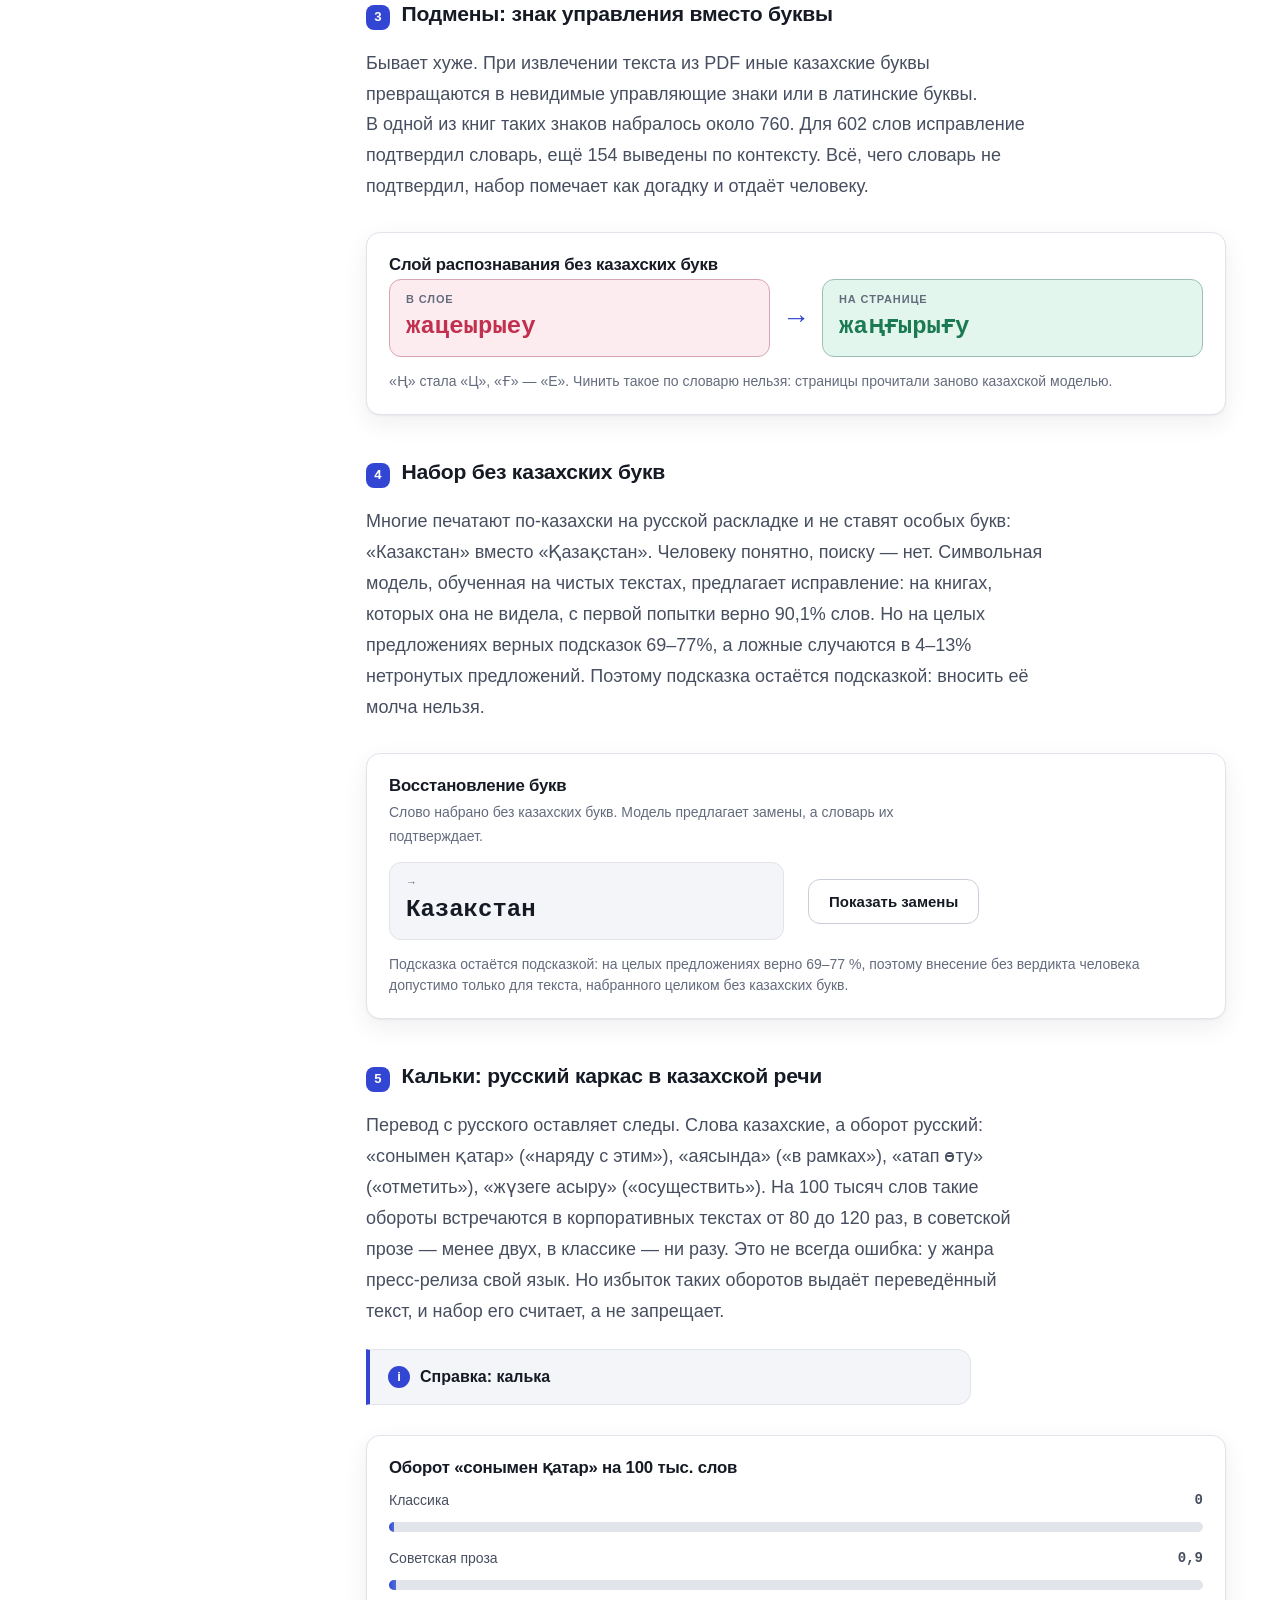
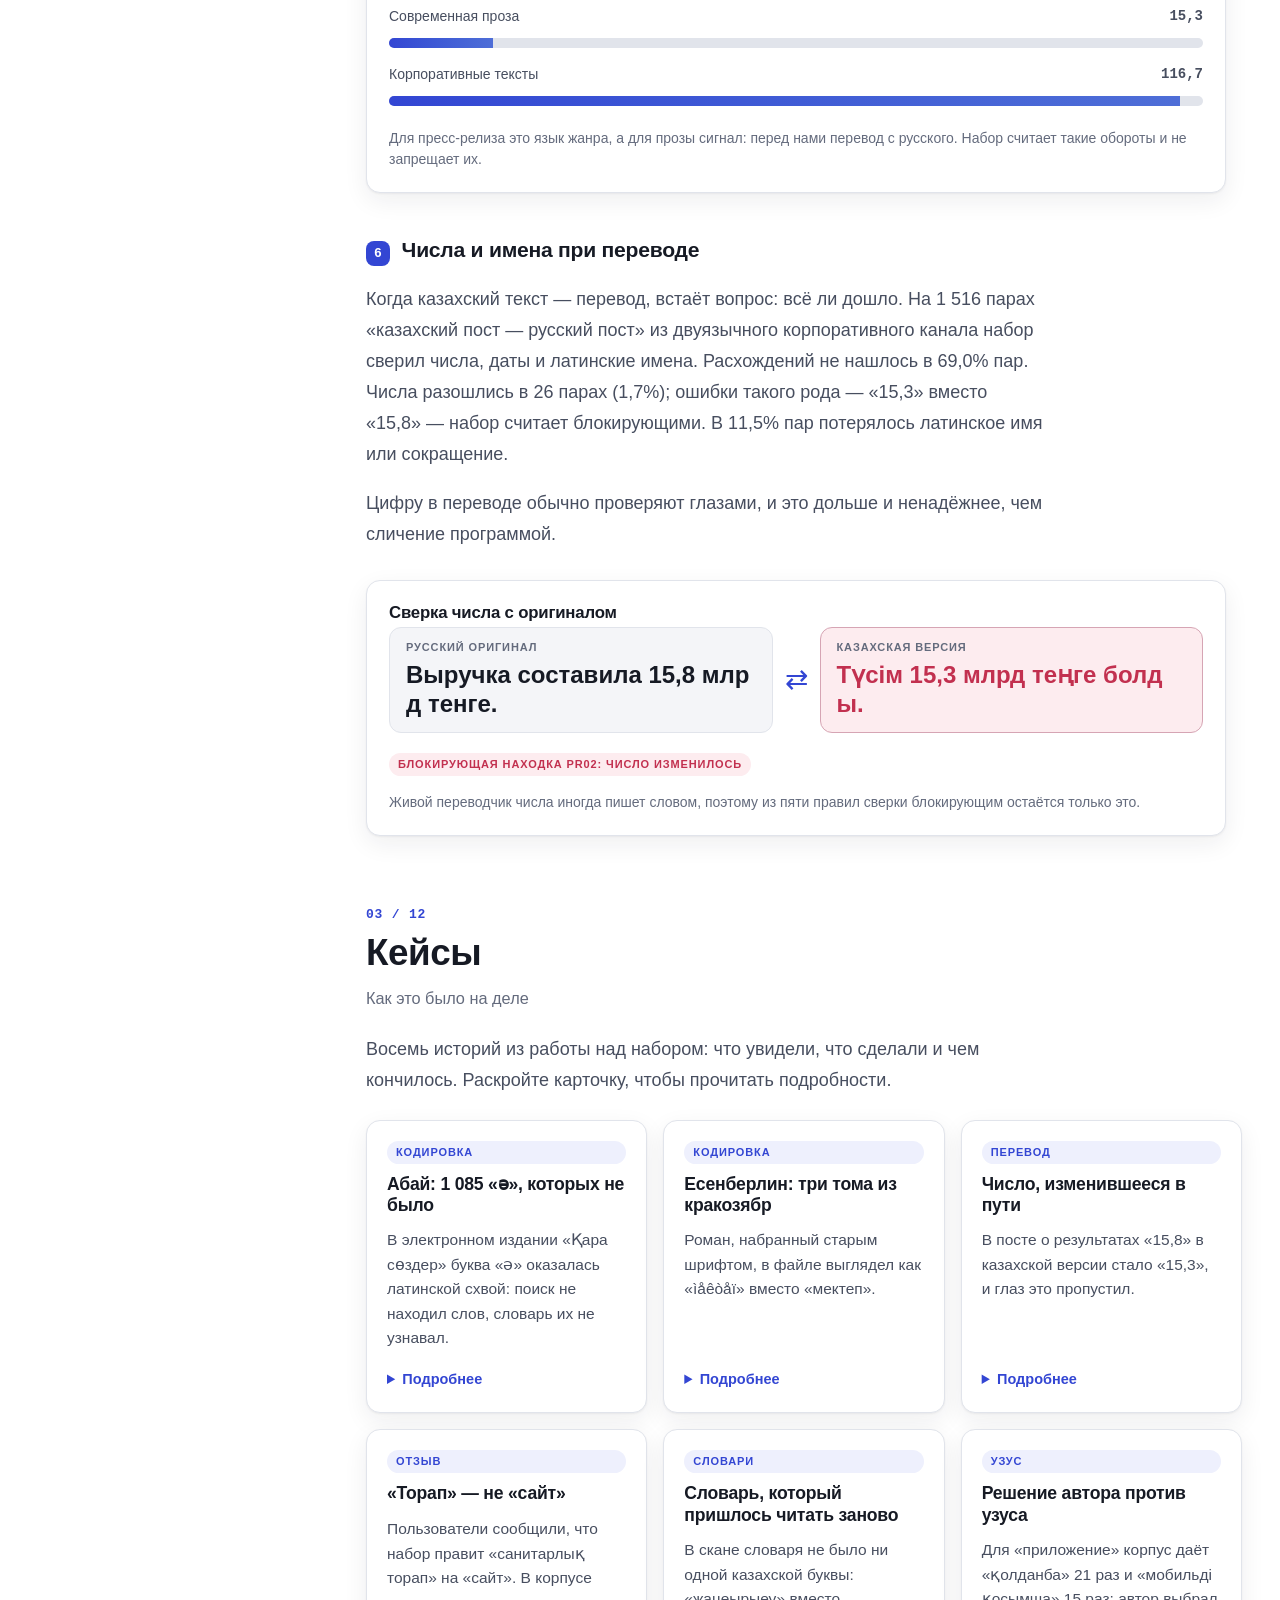
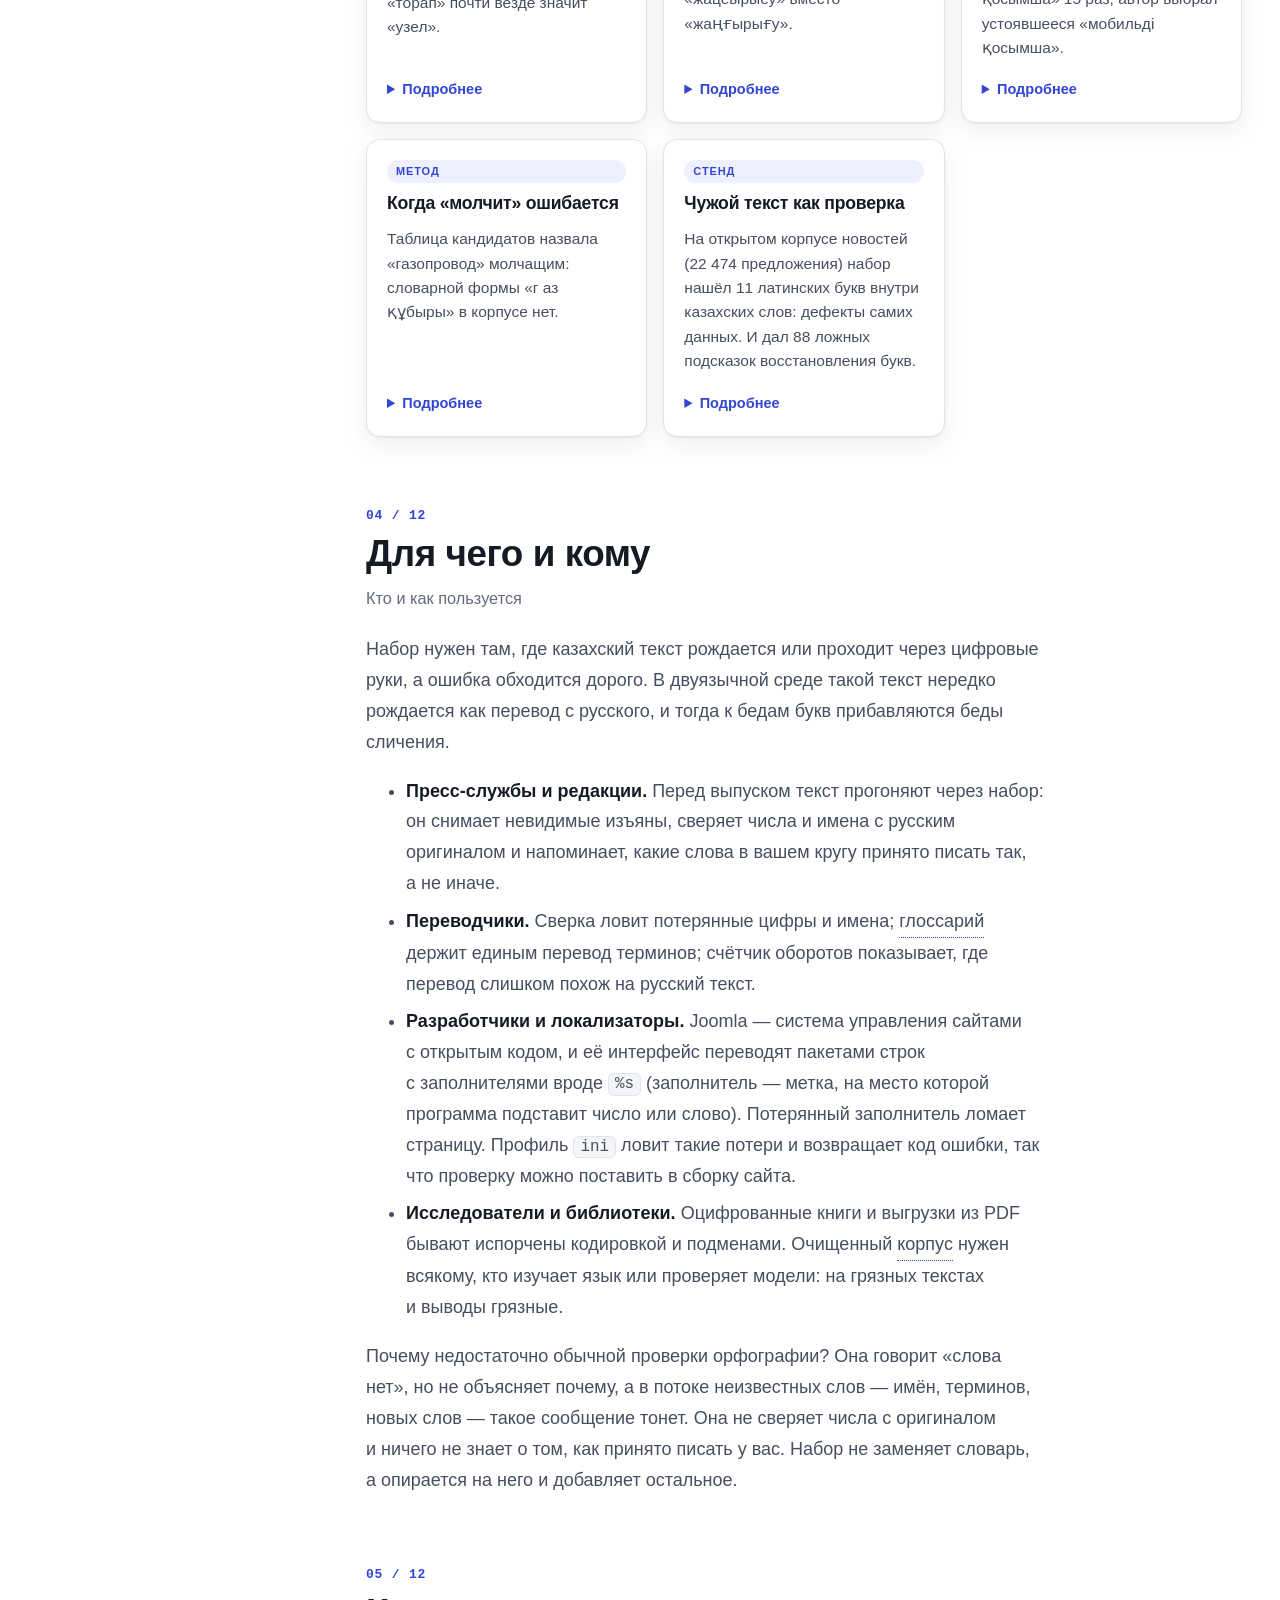
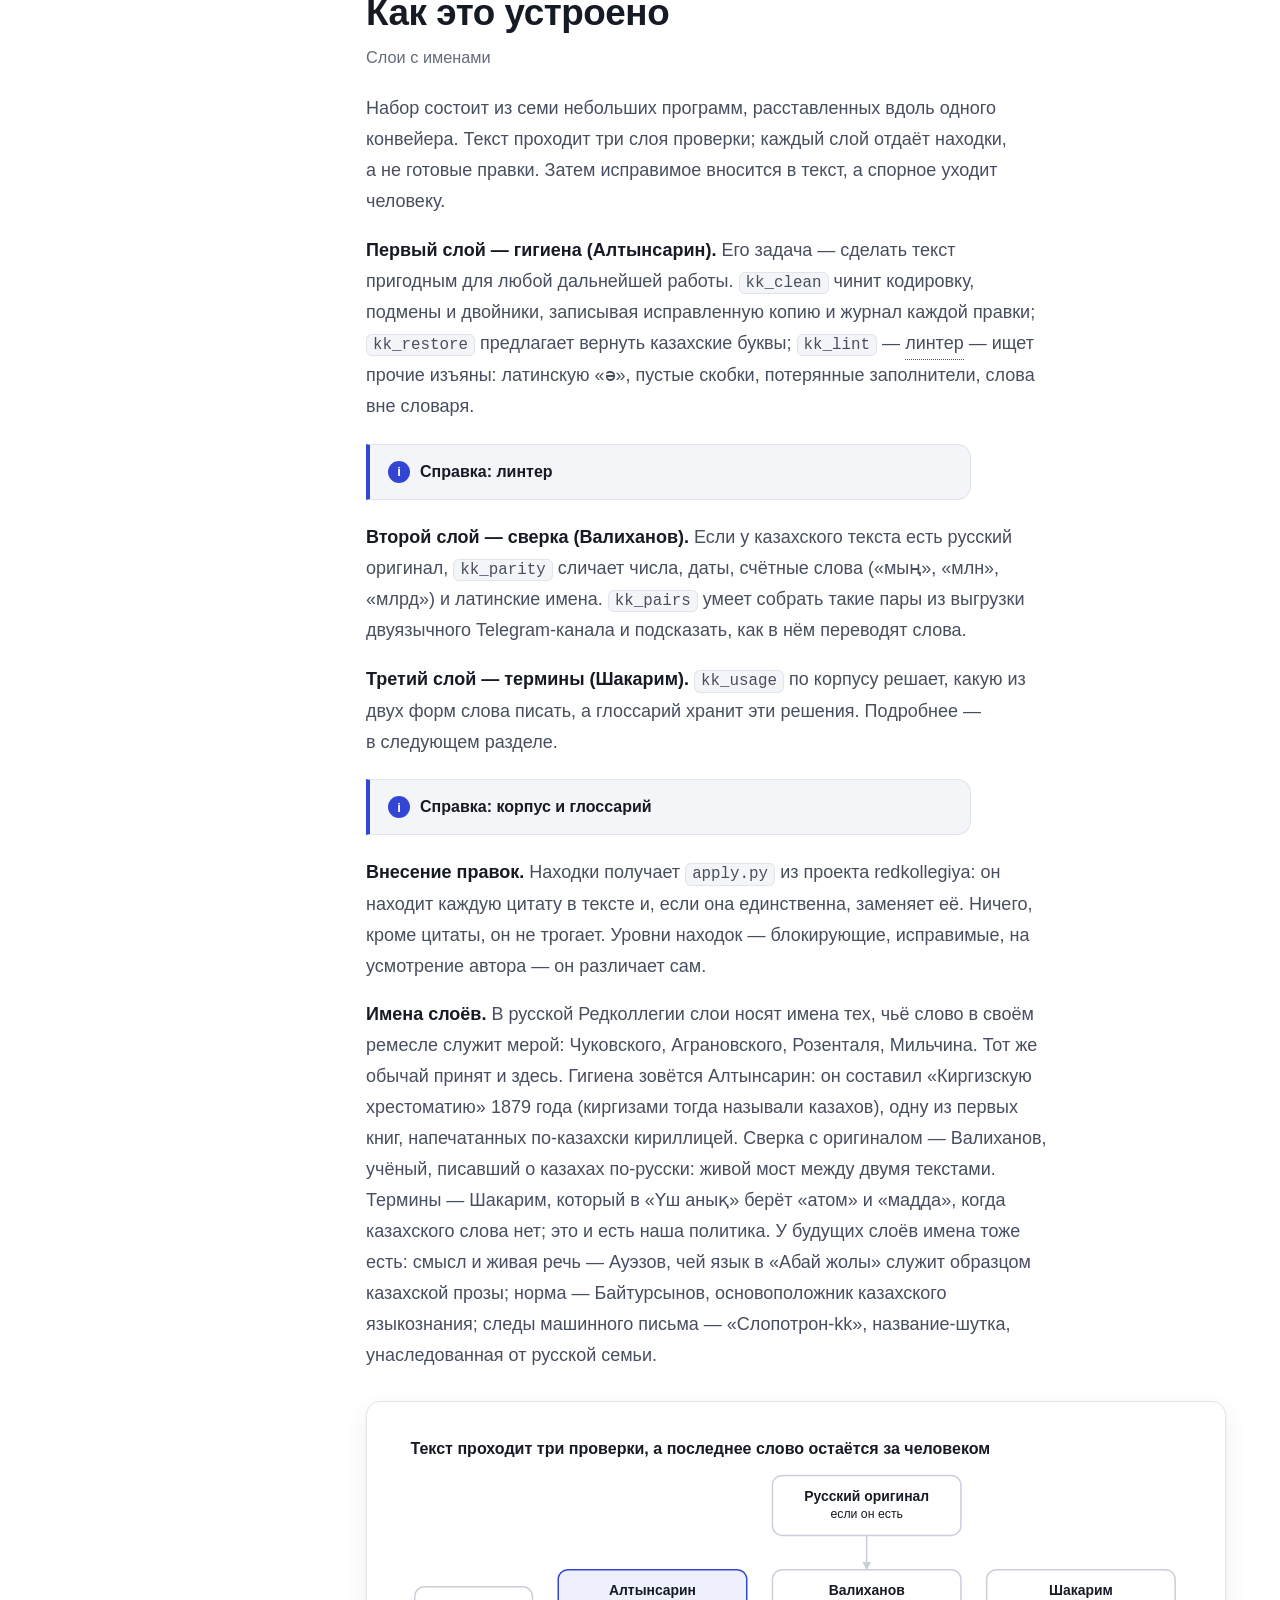
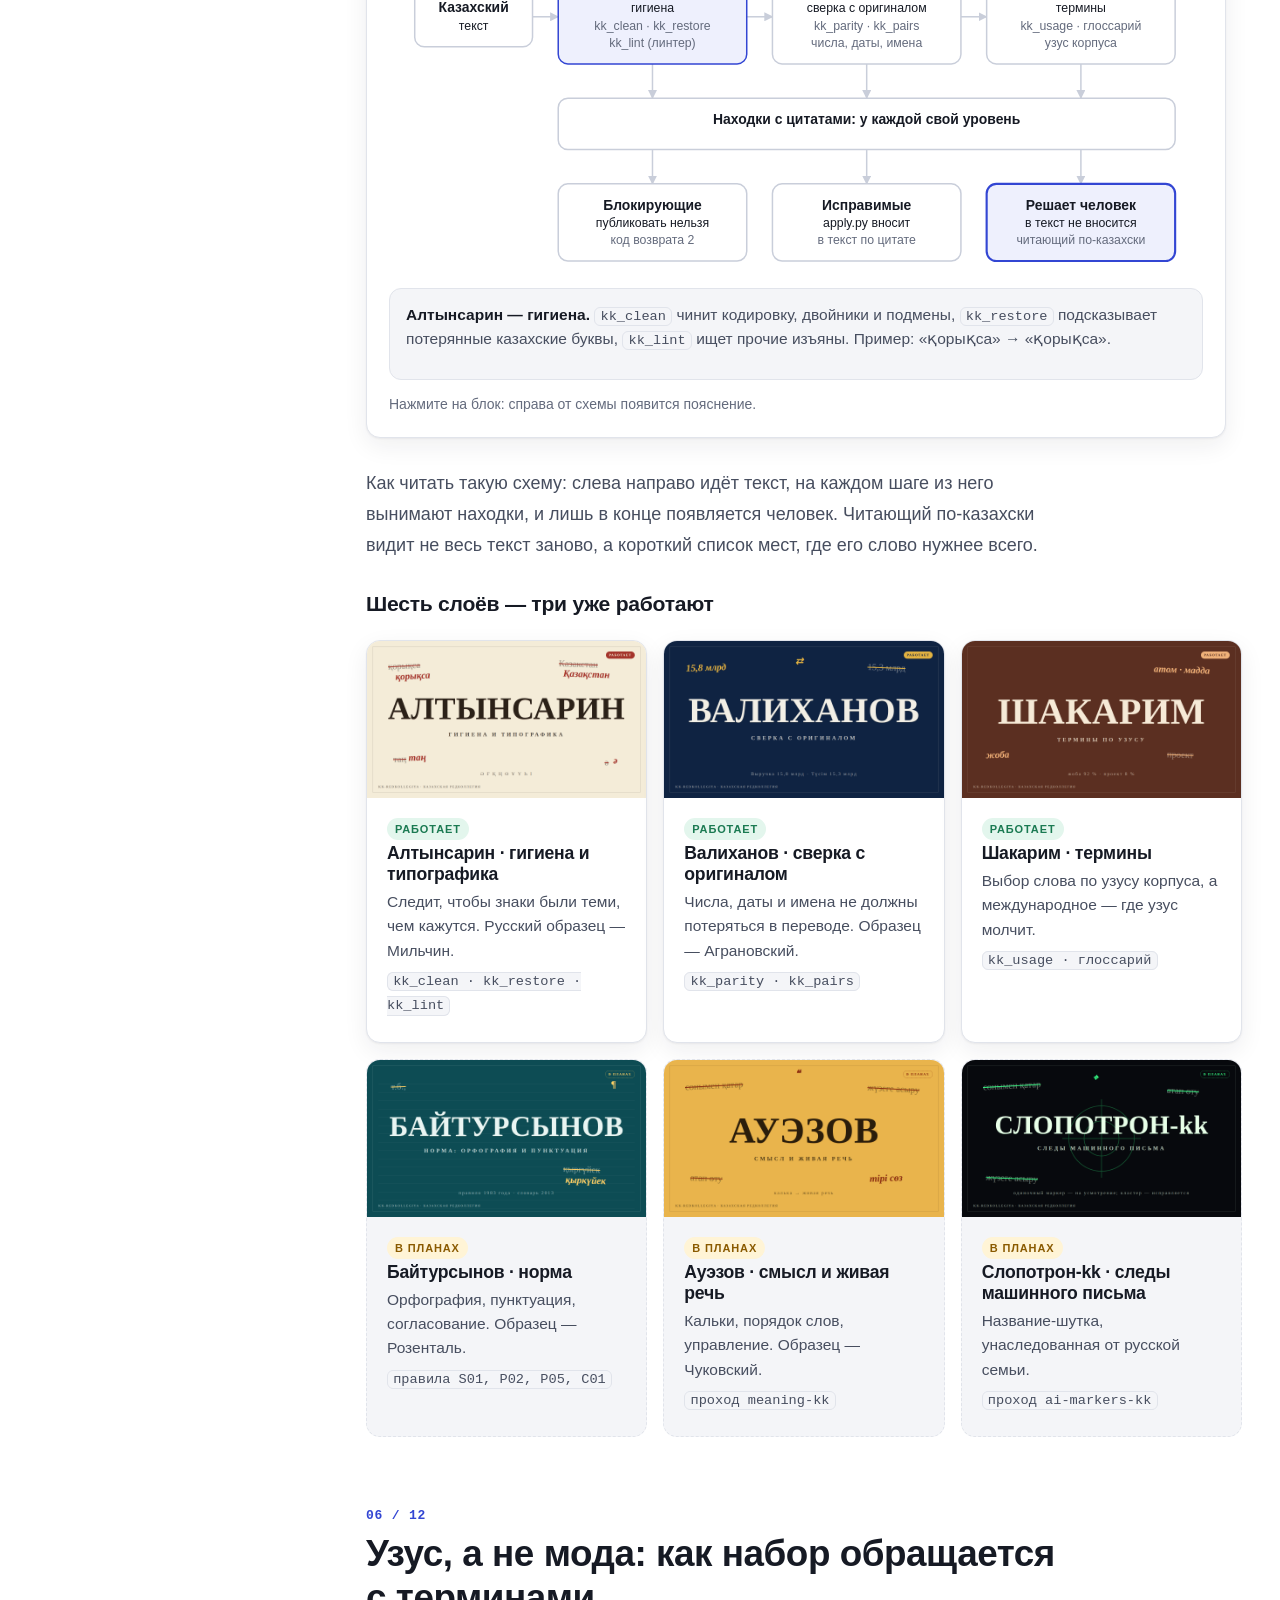
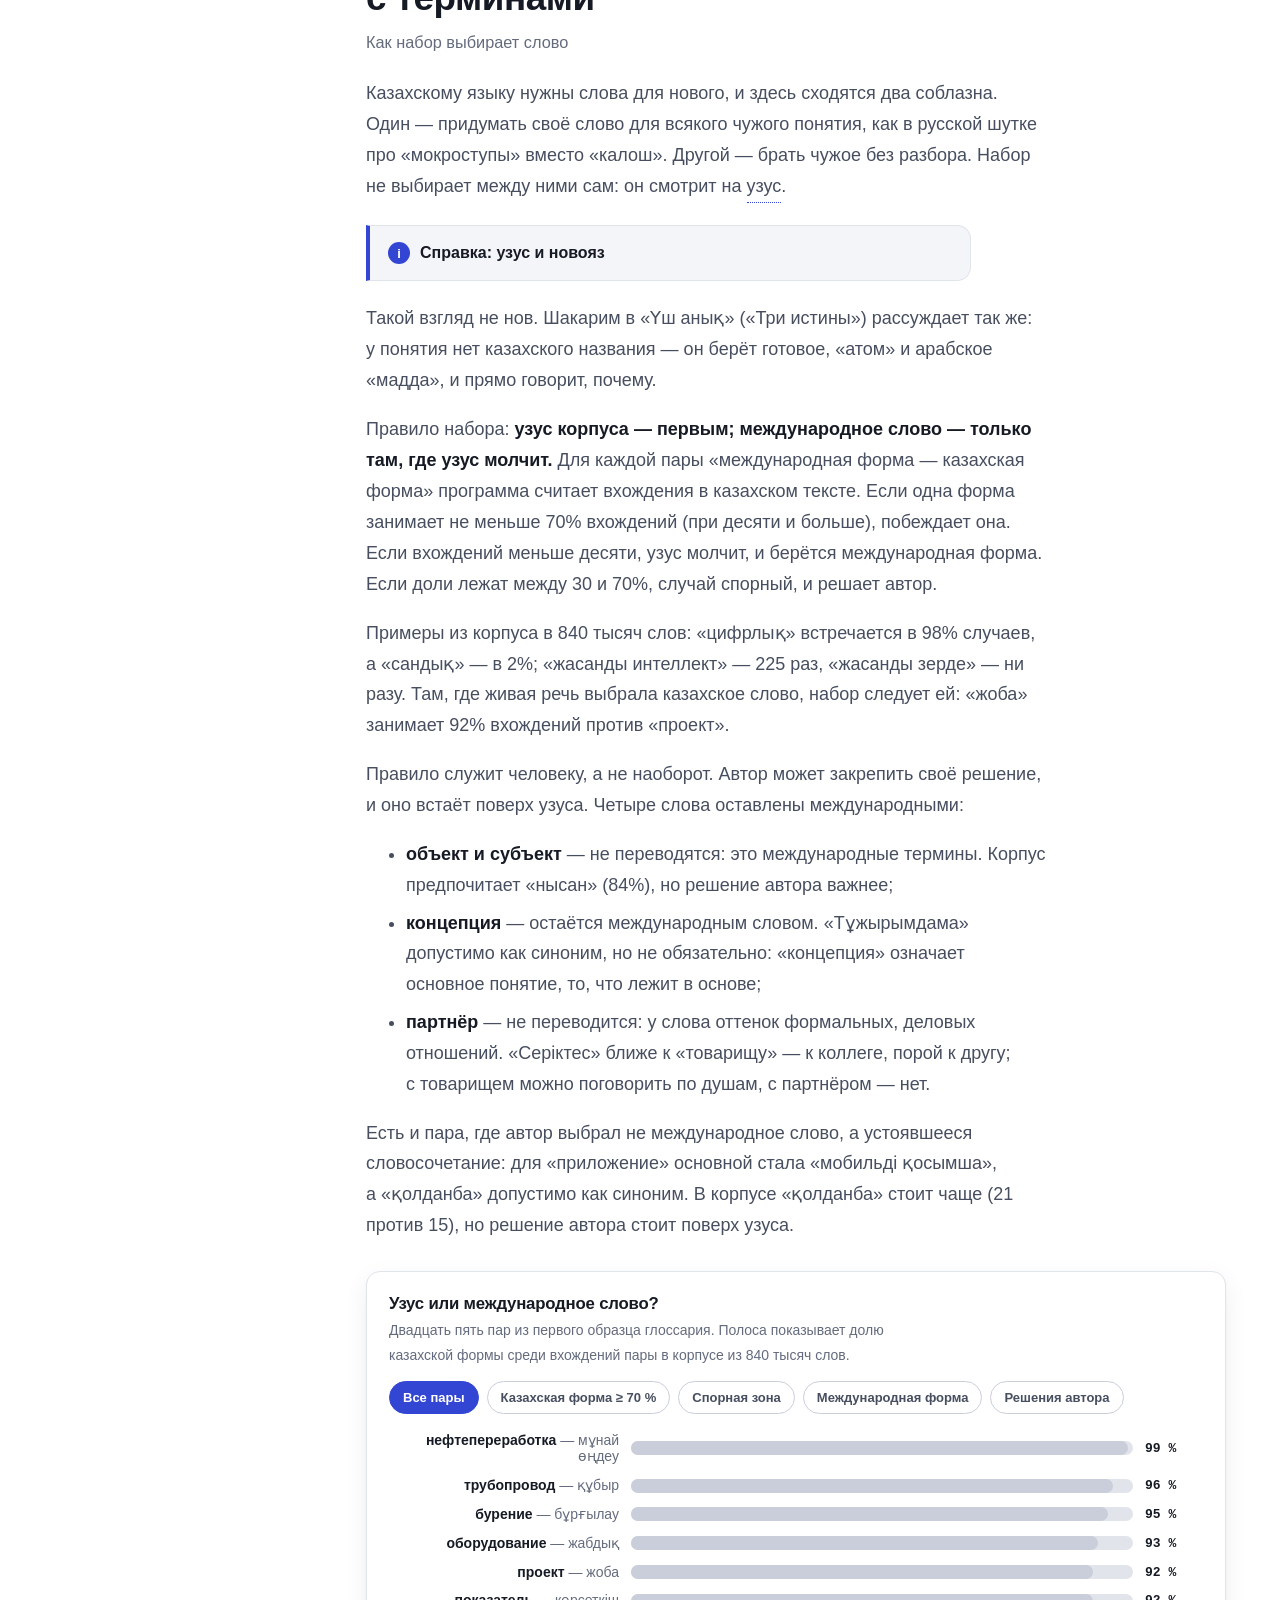
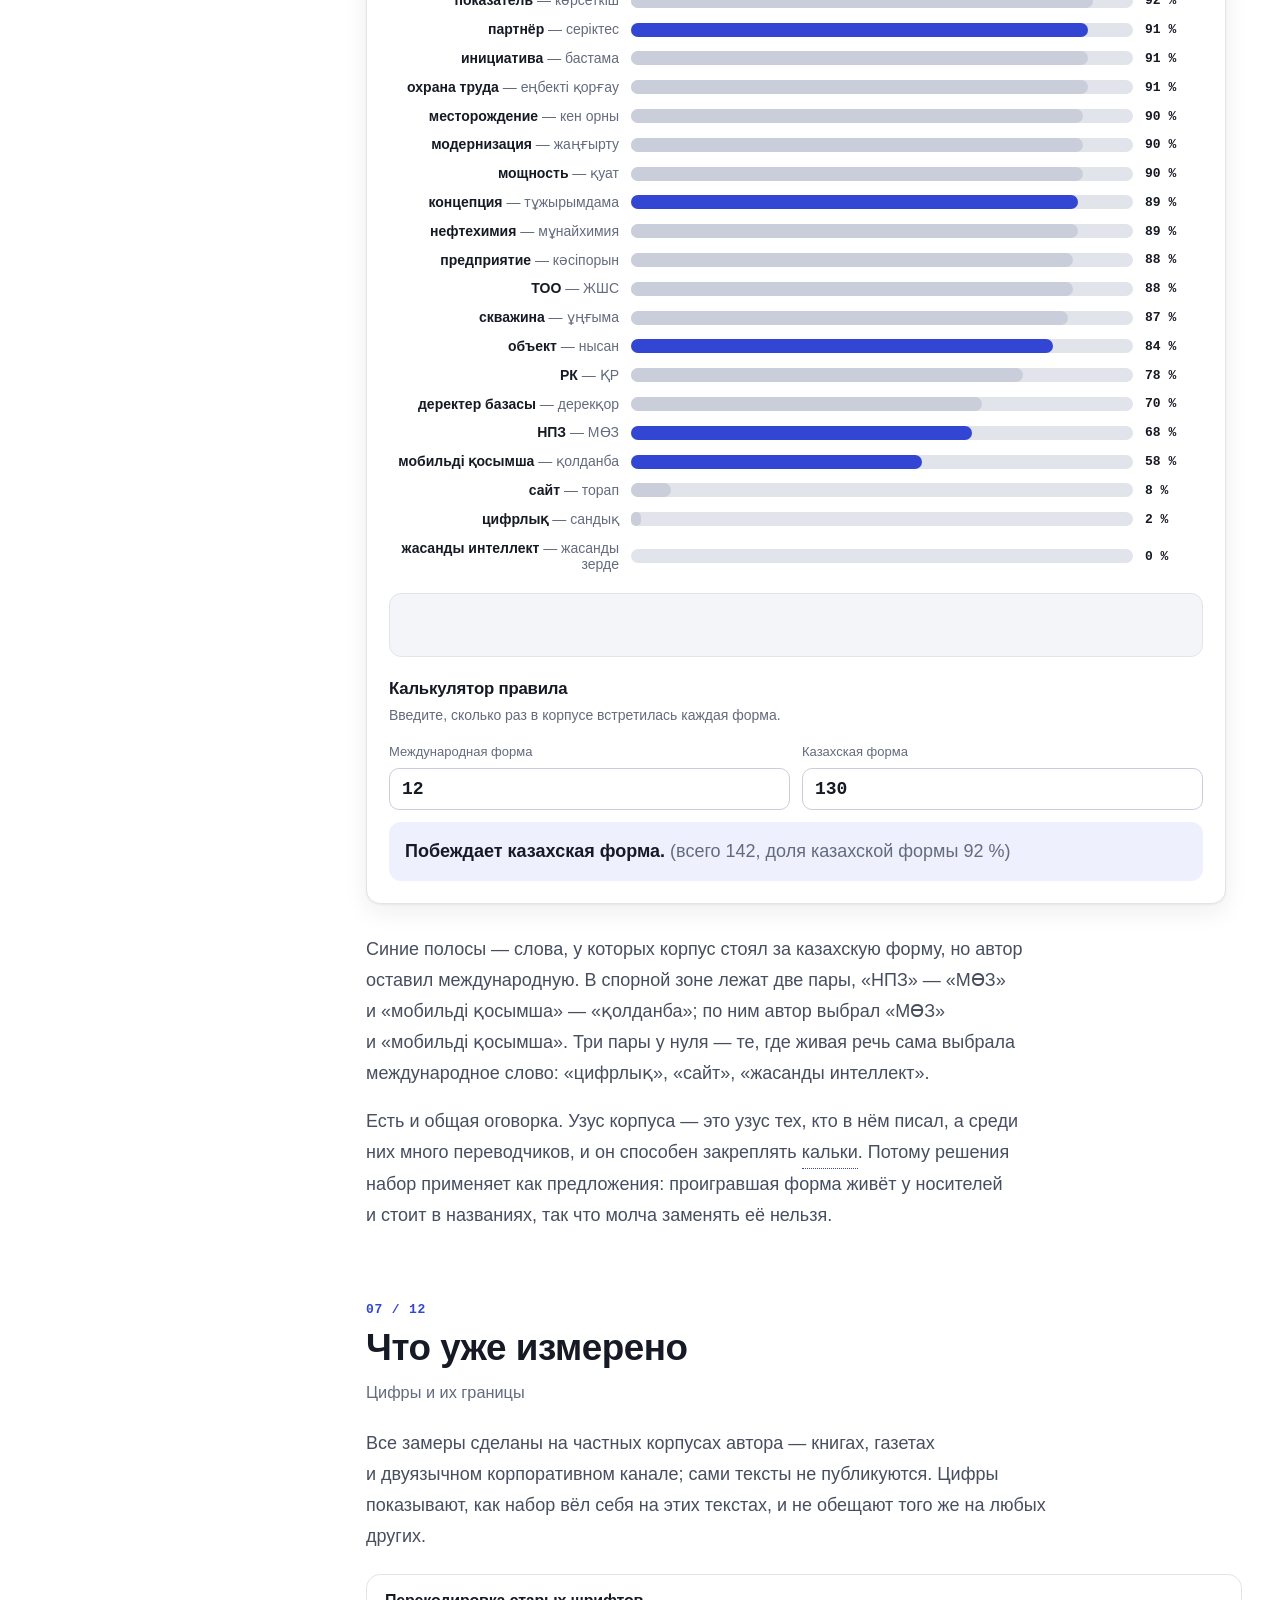
==== commit 7892ba6b: "v0.11.1: список засвидетельствованных слов, правило без удвоенного «т», хроника и кейс в лонгриде" ====
--- a/docs/longread/index.html
+++ b/docs/longread/index.html
@@ -3,7 +3,7 @@
 <head>
 <meta charset="utf-8">
 <meta name="viewport" content="width=device-width, initial-scale=1">
-<!-- build: kk-redkollegiya longread, набор v0.10.3, 2026-10-17 -->
+<!-- build: kk-redkollegiya longread, набор v0.11.1, 2026-10-24 -->
 <!-- ссылка «все материалы исследования» уже есть в шапке страницы -->
 <title>kk-redkollegiya: зачем казахскому языку свой корректор — лонгрид — Webmarka</title>
 <meta name="description" content="Открытый набор программ для проверки казахских текстов и переводов: кодировка, двойники, сверка с оригиналом, термины по узусу. Лонгрид с живыми примерами.">
@@ -15,16 +15,16 @@
 <meta property="og:url" content="https://webmarka.kz/research/kk-redkollegiya/"><meta property="og:title" content="kk-redkollegiya: зачем казахскому языку свой корректор"><meta property="og:description" content="Открытый набор программ для проверки казахских текстов и переводов: кодировка, двойники, сверка с оригиналом, термины по узусу. Лонгрид с живыми примерами.">
 <meta property="og:image" content="https://webmarka.kz/assets/media/2026/kk-redkollegiya-og.jpg"><meta name="twitter:card" content="summary_large_image">
 <link rel="icon" href="https://webmarka.kz/assets/img/favicon.svg" type="image/svg+xml">
-<link rel="stylesheet" href="assets/longread.css?v=0.10.3">
-<script type="application/ld+json">{"@context": "https://schema.org", "@graph": [{"@type": "TechArticle", "@id": "https://webmarka.kz/research/kk-redkollegiya/#article", "headline": "Текст, который только выглядит правильно: зачем казахскому языку свой корректор", "inLanguage": "ru", "datePublished": "2026-10-13", "dateModified": "2026-10-17", "author": {"@id": "https://webmarka.kz/#person"}, "mainEntityOfPage": "https://webmarka.kz/research/kk-redkollegiya/", "image": "https://webmarka.kz/assets/media/2026/kk-redkollegiya-og.jpg", "about": {"@type": "SoftwareSourceCode", "name": "kk-redkollegiya", "codeRepository": "https://github.com/bsakhanov/kk-redkollegiya", "license": "https://www.gnu.org/licenses/gpl-3.0.html"}}]}</script>
+<link rel="stylesheet" href="assets/longread.css?v=0.11.1">
+<script type="application/ld+json">{"@context": "https://schema.org", "@graph": [{"@type": "TechArticle", "@id": "https://webmarka.kz/research/kk-redkollegiya/#article", "headline": "Текст, который только выглядит правильно: зачем казахскому языку свой корректор", "inLanguage": "ru", "datePublished": "2026-10-13", "dateModified": "2026-10-24", "author": {"@id": "https://webmarka.kz/#person"}, "mainEntityOfPage": "https://webmarka.kz/research/kk-redkollegiya/", "image": "https://webmarka.kz/assets/media/2026/kk-redkollegiya-og.jpg", "about": {"@type": "SoftwareSourceCode", "name": "kk-redkollegiya", "codeRepository": "https://github.com/bsakhanov/kk-redkollegiya", "license": "https://www.gnu.org/licenses/gpl-3.0.html"}}]}</script>
 </head>
 <body>
 <header class="bar-top"><div class="wrap"><a class="back" href="https://webmarka.kz/research/">← webmarka.kz: все материалы исследования</a><span class="sp"></span><nav class="seg" aria-label="language"><a aria-current="page" lang="ru">Русский</a><a href="kk/" hreflang="kk" lang="kk">Қазақша</a><a href="en/" hreflang="en" lang="en">English</a></nav>
 <button class="seg" id="theme" type="button" style="padding:8px 13px;font-weight:600;font-size:13px" aria-label="Тема">◐</button></div><div class="prog"></div></header>
 <main>
 <div class="hero"><div class="wrap"><svg class="lk" viewBox="0 0 520 300" aria-hidden="true"><text x="10" y="70" class="ghost">Ә Ғ Қ Ң Ө</text><text x="10" y="140" class="ghost">Ұ Ү Һ І ә</text><text x="10" y="250">қорық<tspan fill="var(--bad)">ca</tspan></text><circle cx="330" cy="225" r="56" fill="none" stroke="var(--pri)" stroke-width="5"/><path d="M370 266L410 306" stroke="var(--pri)" stroke-width="7" stroke-linecap="round"/></svg><span class="kick">Лонгрид · открытый набор</span><h1>Текст, который только выглядит правильно: зачем казахскому языку свой корректор</h1><div class="lead"><p>kk-redkollegiya — набор небольших программ, который ищет в казахском тексте ошибки, невидимые глазу, и сличает перевод с русским оригиналом. Программы ничего не правят молча и не пишут за автора: чистка оставляет журнал, каждая находка приходит с точной цитатой, а решение остаётся за человеком, читающим по-казахски.</p><p>Нужен набор потому, что у казахского текста в цифровом мире есть особая беда: слово может выглядеть безупречно и быть набрано не теми знаками. Глаз их не отличит, машина отличит всегда — и тогда ломаются поиск, сортировка, проверка орфографии. Ниже — о том, что это за беды, как набор с ними справляется и чего он не умеет.</p></div>
-<p class="meta">Обновлено 17 октября 2026 · набор v0.10.3 · GPL-3.0-or-later</p>
-<div class="cta"><a class="btn pri" href="https://github.com/bsakhanov/kk-redkollegiya">Репозиторий на GitHub</a><a class="btn" href="https://github.com/bsakhanov/kk-redkollegiya/releases/latest">Скачать архив v0.10.3</a><a class="btn" href="#pg">Попробовать лупу</a></div>
+<p class="meta">Обновлено 24 октября 2026 · набор v0.11.1 · GPL-3.0-or-later</p>
+<div class="cta"><a class="btn pri" href="https://github.com/bsakhanov/kk-redkollegiya">Репозиторий на GitHub</a><a class="btn" href="https://github.com/bsakhanov/kk-redkollegiya/releases/latest">Скачать архив v0.11.1</a><a class="btn" href="#pg">Попробовать лупу</a></div>
 <div class="stats"><div class="stat"><b data-count=1085 data-suf="">0</b><span>подменённых «ә» в одном издании «Қара сөздер»</span></div><div class="stat"><b>77–79 %</b><span>слов Есенберлина узнаёт словарь после перекодировки</span></div><div class="stat"><b>69,0 %</b><span>пар «пост — пост» без расхождений при сверке с оригиналом</span></div><div class="stat"><b data-count=840 data-suf=" тыс.">0 тыс.</b><span>слов корпоративного корпуса, на котором держится узус</span></div><div class="stat"><b data-count=71 data-suf="">0</b><span>записей в глоссарии-образце: 42 решены по узусу</span></div></div></div></div>
 <div class="wrap layout"><aside class="toc" aria-label="Содержание"><h2>Содержание</h2><ol><li><a href="#s1"><i>01</i><span>Что это такое<small>Три идеи набора</small></span></a></li><li><a href="#s2"><i>02</i><span>Зачем это нужно: ошибки, которых не видно глазом<small>Шесть бед казахского текста</small></span></a></li><li><a href="#s3"><i>03</i><span>Кейсы<small>Как это было на деле</small></span></a></li><li><a href="#s4"><i>04</i><span>Для чего и кому<small>Кто и как пользуется</small></span></a></li><li><a href="#s5"><i>05</i><span>Как это устроено<small>Слои с именами</small></span></a></li><li><a href="#s6"><i>06</i><span>Узус, а не мода: как набор обращается с терминами<small>Как набор выбирает слово</small></span></a></li><li><a href="#s7"><i>07</i><span>Что уже измерено<small>Цифры и их границы</small></span></a></li><li><a href="#s8"><i>08</i><span>Чего набор не делает<small>Честные границы</small></span></a></li><li><a href="#s9"><i>09</i><span>Что дальше<small>Хроника и планы</small></span></a></li><li><a href="#s10"><i>10</i><span>Как попробовать<small>Три команды</small></span></a></li><li><a href="#s11"><i>11</i><span>Глоссарий<small>Термины по-человечески</small></span></a></li><li><a href="#s12"><i>12</i><span>Список использованных источников<small>Источники</small></span></a></li></ol><p class="eta" id="eta" data-t="Чтение — около {n} мин"></p></aside>
 <article><section id="s1" class="rv"><h2><span class="n">01 / 12</span>Что это такое</h2><p class="sub">Три идеи набора</p><p>Это открытый набор программ для проверки текстов на казахском языке: лицензия GPL-3.0, исходный код на GitHub, описание на русском, английском и казахском. Название складывается из двух частей. «kk» — двухбуквенный код казахского языка в стандарте ISO 639–1; он встречается в идентификаторах локали, например kk-KZ в языковых пакетах Joomla. «redkollegiya» — имя проекта, по образцу которого набор сделан.</p>
@@ -53,7 +53,7 @@
 <details class="callout"><summary>Справка: калька</summary><p>Слово пришло из французского <em>calque</em> — «копия, снятая через кальку, то есть прозрачную бумагу». В языкознании калькой зовут оборот, переведённый с чужого языка по частям, с сохранением чужого построения.</p></details>
 <figure class="fig rv in"><h4>Оборот «сонымен қатар» на 100 тыс. слов</h4><div class="m" style="border:0;padding:6px 0"><div style="display:flex;justify-content:space-between;font-size:14px"><span>Классика</span><b style="font-family:var(--mono)">0</b></div><div class="bar"><i style="--w:0.6%"></i></div></div><div class="m" style="border:0;padding:6px 0"><div style="display:flex;justify-content:space-between;font-size:14px"><span>Советская проза</span><b style="font-family:var(--mono)">0,9</b></div><div class="bar"><i style="--w:0.8%"></i></div></div><div class="m" style="border:0;padding:6px 0"><div style="display:flex;justify-content:space-between;font-size:14px"><span>Современная проза</span><b style="font-family:var(--mono)">15,3</b></div><div class="bar"><i style="--w:12.8%"></i></div></div><div class="m" style="border:0;padding:6px 0"><div style="display:flex;justify-content:space-between;font-size:14px"><span>Корпоративные тексты</span><b style="font-family:var(--mono)">116,7</b></div><div class="bar"><i style="--w:97.2%"></i></div></div><figcaption>Для пресс-релиза это язык жанра, а для прозы сигнал: перед нами перевод с русского. Набор считает такие обороты и не запрещает их.</figcaption></figure><h3><span class="no">6</span><span>Числа и имена при переводе</span></h3>
 <p>Когда казахский текст — перевод, встаёт вопрос: всё ли дошло. На 1 516 парах «казахский пост — русский пост» из двуязычного корпоративного канала набор сверил числа, даты и латинские имена. Расхождений не нашлось в 69,0% пар. Числа разошлись в 26 парах (1,7%); ошибки такого рода — «15,3» вместо «15,8» — набор считает блокирующими. В 11,5% пар потерялось латинское имя или сокращение.</p>
-<p>Цифру в переводе обычно проверяют глазами, и это дольше и ненадёжнее, чем сличение программой.</p><figure class="fig rv"><h4>Сверка числа с оригиналом</h4><div class="pair"><div class="tile"><small>Русский оригинал</small><div class="w" style="font-family:var(--font)">Выручка составила 15,8 млрд тенге.</div></div><div class="arrow">⇄</div><div class="tile bad"><small>Казахская версия</small><div class="w" style="font-family:var(--font)">Түсім 15,3 млрд теңге болды.</div></div></div><p style="margin:14px 0 0"><span class="tag" style="background:var(--badbg);color:var(--bad)">Блокирующая находка PR02: число изменилось</span></p><figcaption>Живой переводчик числа иногда пишет словом, поэтому из пяти правил сверки блокирующим остаётся только это.</figcaption></figure></section><section id="s3" class="rv"><h2><span class="n">03 / 12</span>Кейсы</h2><p class="sub">Как это было на деле</p><p>Семь историй из работы над набором: что увидели, что сделали и чем кончилось. Раскройте карточку, чтобы прочитать подробности.</p><div class="grid"><div class="card case rv"><span class="tag">Кодировка</span><h4>Абай: 1 085 «ә», которых не было</h4><p>В электронном издании «Қара сөздер» буква «ә» оказалась латинской схвой: поиск не находил слов, словарь их не узнавал.</p><details><summary>Подробнее</summary><dl><dt>Увидели</dt><dd>Знак U+0259 неотличим от «ә» (U+04D9), но это другой символ.</dd><dt>Сделали</dt><dd><code>kk_clean</code> и правило H02 заменили схву по всему тексту, каждая замена записана в журнал.</dd><dt>Итог</dt><dd>Латинской «ə» в тексте: 1 085 → 0.</dd></dl></details></div><div class="card case rv"><span class="tag">Кодировка</span><h4>Есенберлин: три тома из кракозябр</h4><p>Роман, набранный старым шрифтом, в файле выглядел как «ìåêòåï» вместо «мектеп».</p><details><summary>Подробнее</summary><dl><dt>Увидели</dt><dd>Шрифт хранил казахские буквы на местах чужих знаков.</dd><dt>Сделали</dt><dd>Декодер Windows-1251 с казахскими буквами в ячейках 0xB0–0xBF.</dd><dt>Итог</dt><dd>Словарь узнаёт 77–79 % слов вместо нечитаемого текста.</dd></dl></details></div><div class="card case rv"><span class="tag">Перевод</span><h4>Число, изменившееся в пути</h4><p>В посте о результатах «15,8» в казахской версии стало «15,3», и глаз это пропустил.</p><details><summary>Подробнее</summary><dl><dt>Увидели</dt><dd>В абзаце потеряно и добавлено поровну чисел.</dd><dt>Сделали</dt><dd>Правило PR02 ставит блокирующую находку.</dd><dt>Итог</dt><dd>Из 1 516 пар расходятся числа у 26 (1,7 %); их просматривает человек.</dd></dl></details></div><div class="card case rv"><span class="tag">Отзыв</span><h4>«Торап» — не «сайт»</h4><p>Пользователи сообщили, что набор правит «санитарлық торап» на «сайт». В корпусе «торап» почти везде значит «узел».</p><details><summary>Подробнее</summary><dl><dt>Увидели</dt><dd>Запрет в глоссарии опирался на слово, у которого два значения.</dd><dt>Сделали</dt><dd>Запрет снят; в записи глоссария появились исключения (<code>avoid_exclude</code>), а названия вроде «НИИ проект» правила больше не трогают.</dd><dt>Итог</dt><dd>Четыре ложных срабатывания закрыты в v0.9.0.</dd></dl></details></div><div class="card case rv"><span class="tag">Словари</span><h4>Словарь, который пришлось читать заново</h4><p>В скане словаря не было ни одной казахской буквы: «жацеырыеу» вместо «жаңғырығу».</p><details><summary>Подробнее</summary><dl><dt>Увидели</dt><dd>Слой распознавания испорчен целиком.</dd><dt>Сделали</dt><dd>Страницы распознаны казахской моделью, лишние заглавные слова отсеяны моделью букв.</dd><dt>Итог</dt><dd>Белый список вырос до 13 049 слов, которых не знает hunspell.</dd></dl></details></div><div class="card case rv"><span class="tag">Узус</span><h4>Решение автора против узуса</h4><p>Для «приложение» корпус даёт «қолданба» 21 раз и «мобильді қосымша» 15 раз; автор выбрал устоявшееся «мобильді қосымша».</p><details><summary>Подробнее</summary><dl><dt>Увидели</dt><dd>Две формы почти на равных, а новое слово не всегда лучше устоявшегося.</dd><dt>Сделали</dt><dd>Запись со статусом author хранит оба числа и объясняет выбор; «қолданба» допустимо как синоним.</dd><dt>Итог</dt><dd>Решение автора не затирается при пересчёте по корпусу.</dd></dl></details></div><div class="card case rv"><span class="tag">Метод</span><h4>Когда «молчит» ошибается</h4><p>Таблица кандидатов назвала «газопровод» молчащим: словарной формы «г аз құбыры» в корпусе нет.</p><details><summary>Подробнее</summary><dl><dt>Увидели</dt><dd>Словарь дал опечатку распознавания, а живая форма другая.</dd><dt>Сделали</dt><dd>Проверили живые формы: «газ құбыры» стоит 27 раз.</dd><dt>Итог</dt><dd>В 21 из первых 50 строк «молчание» оказалось ложным.</dd></dl></details></div></div></section><section id="s4" class="rv"><h2><span class="n">04 / 12</span>Для чего и кому</h2><p class="sub">Кто и как пользуется</p><p>Набор нужен там, где казахский текст рождается или проходит через цифровые руки, а ошибка обходится дорого. В двуязычной среде такой текст нередко рождается как перевод с русского, и тогда к бедам букв прибавляются беды сличения.</p>
+<p>Цифру в переводе обычно проверяют глазами, и это дольше и ненадёжнее, чем сличение программой.</p><figure class="fig rv"><h4>Сверка числа с оригиналом</h4><div class="pair"><div class="tile"><small>Русский оригинал</small><div class="w" style="font-family:var(--font)">Выручка составила 15,8 млрд тенге.</div></div><div class="arrow">⇄</div><div class="tile bad"><small>Казахская версия</small><div class="w" style="font-family:var(--font)">Түсім 15,3 млрд теңге болды.</div></div></div><p style="margin:14px 0 0"><span class="tag" style="background:var(--badbg);color:var(--bad)">Блокирующая находка PR02: число изменилось</span></p><figcaption>Живой переводчик числа иногда пишет словом, поэтому из пяти правил сверки блокирующим остаётся только это.</figcaption></figure></section><section id="s3" class="rv"><h2><span class="n">03 / 12</span>Кейсы</h2><p class="sub">Как это было на деле</p><p>Восемь историй из работы над набором: что увидели, что сделали и чем кончилось. Раскройте карточку, чтобы прочитать подробности.</p><div class="grid"><div class="card case rv"><span class="tag">Кодировка</span><h4>Абай: 1 085 «ә», которых не было</h4><p>В электронном издании «Қара сөздер» буква «ә» оказалась латинской схвой: поиск не находил слов, словарь их не узнавал.</p><details><summary>Подробнее</summary><dl><dt>Увидели</dt><dd>Знак U+0259 неотличим от «ә» (U+04D9), но это другой символ.</dd><dt>Сделали</dt><dd><code>kk_clean</code> и правило H02 заменили схву по всему тексту, каждая замена записана в журнал.</dd><dt>Итог</dt><dd>Латинской «ə» в тексте: 1 085 → 0.</dd></dl></details></div><div class="card case rv"><span class="tag">Кодировка</span><h4>Есенберлин: три тома из кракозябр</h4><p>Роман, набранный старым шрифтом, в файле выглядел как «ìåêòåï» вместо «мектеп».</p><details><summary>Подробнее</summary><dl><dt>Увидели</dt><dd>Шрифт хранил казахские буквы на местах чужих знаков.</dd><dt>Сделали</dt><dd>Декодер Windows-1251 с казахскими буквами в ячейках 0xB0–0xBF.</dd><dt>Итог</dt><dd>Словарь узнаёт 77–79 % слов вместо нечитаемого текста.</dd></dl></details></div><div class="card case rv"><span class="tag">Перевод</span><h4>Число, изменившееся в пути</h4><p>В посте о результатах «15,8» в казахской версии стало «15,3», и глаз это пропустил.</p><details><summary>Подробнее</summary><dl><dt>Увидели</dt><dd>В абзаце потеряно и добавлено поровну чисел.</dd><dt>Сделали</dt><dd>Правило PR02 ставит блокирующую находку.</dd><dt>Итог</dt><dd>Из 1 516 пар расходятся числа у 26 (1,7 %); их просматривает человек.</dd></dl></details></div><div class="card case rv"><span class="tag">Отзыв</span><h4>«Торап» — не «сайт»</h4><p>Пользователи сообщили, что набор правит «санитарлық торап» на «сайт». В корпусе «торап» почти везде значит «узел».</p><details><summary>Подробнее</summary><dl><dt>Увидели</dt><dd>Запрет в глоссарии опирался на слово, у которого два значения.</dd><dt>Сделали</dt><dd>Запрет снят; в записи глоссария появились исключения (<code>avoid_exclude</code>), а названия вроде «НИИ проект» правила больше не трогают.</dd><dt>Итог</dt><dd>Четыре ложных срабатывания закрыты в v0.9.0.</dd></dl></details></div><div class="card case rv"><span class="tag">Словари</span><h4>Словарь, который пришлось читать заново</h4><p>В скане словаря не было ни одной казахской буквы: «жацеырыеу» вместо «жаңғырығу».</p><details><summary>Подробнее</summary><dl><dt>Увидели</dt><dd>Слой распознавания испорчен целиком.</dd><dt>Сделали</dt><dd>Страницы распознаны казахской моделью, лишние заглавные слова отсеяны моделью букв.</dd><dt>Итог</dt><dd>Белый список вырос до 13 049 слов, которых не знает hunspell.</dd></dl></details></div><div class="card case rv"><span class="tag">Узус</span><h4>Решение автора против узуса</h4><p>Для «приложение» корпус даёт «қолданба» 21 раз и «мобильді қосымша» 15 раз; автор выбрал устоявшееся «мобильді қосымша».</p><details><summary>Подробнее</summary><dl><dt>Увидели</dt><dd>Две формы почти на равных, а новое слово не всегда лучше устоявшегося.</dd><dt>Сделали</dt><dd>Запись со статусом author хранит оба числа и объясняет выбор; «қолданба» допустимо как синоним.</dd><dt>Итог</dt><dd>Решение автора не затирается при пересчёте по корпусу.</dd></dl></details></div><div class="card case rv"><span class="tag">Метод</span><h4>Когда «молчит» ошибается</h4><p>Таблица кандидатов назвала «газопровод» молчащим: словарной формы «г аз құбыры» в корпусе нет.</p><details><summary>Подробнее</summary><dl><dt>Увидели</dt><dd>Словарь дал опечатку распознавания, а живая форма другая.</dd><dt>Сделали</dt><dd>Проверили живые формы: «газ құбыры» стоит 27 раз.</dd><dt>Итог</dt><dd>В 21 из первых 50 строк «молчание» оказалось ложным.</dd></dl></details></div><div class="card case rv"><span class="tag">Стенд</span><h4>Чужой текст как проверка</h4><p>На открытом корпусе новостей (22 474 предложения) набор нашёл 11 латинских букв внутри казахских слов: дефекты самих данных. И дал 88 ложных подсказок восстановления букв.</p><details><summary>Подробнее</summary><dl><dt>Увидели</dt><dd>Корпус написан профессионалами, но на ошибки не размечен: любая находка либо дефект, либо ложная тревога.</dd><dt>Сделали</dt><dd>Добавили вето по основам и список засвидетельствованных слов; T02 стал отличать словоизменение от других слов.</dd><dt>Итог</dt><dd>Находок вместо 124 стало 60; цена — 0,7 п. п. полноты на тексте без казахских букв.</dd></dl></details></div></div></section><section id="s4" class="rv"><h2><span class="n">04 / 12</span>Для чего и кому</h2><p class="sub">Кто и как пользуется</p><p>Набор нужен там, где казахский текст рождается или проходит через цифровые руки, а ошибка обходится дорого. В двуязычной среде такой текст нередко рождается как перевод с русского, и тогда к бедам букв прибавляются беды сличения.</p>
 <ul>
 <li><strong>Пресс-службы и редакции.</strong> Перед выпуском текст прогоняют через набор: он снимает невидимые изъяны, сверяет числа и имена с русским оригиналом и напоминает, какие слова в вашем кругу принято писать так, а не иначе.</li>
 <li><strong>Переводчики.</strong> Сверка ловит потерянные цифры и имена; <button class="term" type="button" data-t="glossary">глоссарий</button> держит единым перевод терминов; счётчик оборотов показывает, где перевод слишком похож на русский текст.</li>
@@ -93,7 +93,7 @@
 <li><strong>Опирается на старый словарь.</strong> Hunspell — движок словарной проверки, которым пользуются LibreOffice, Firefox и многие другие программы; он создан для языков со сложным словоизменением, и казахский как раз таков. Но сам словарь hunspell-kk — проект конца 2000-х, около 54 тысяч основ. На малой выборке он счёл неизвестными 14% верных слов, зато поймал все 11 нарочно испорченных. Его слово — подозрение, а не приговор.</li>
 <li><strong>Подсказывает, но не навязывает.</strong> Возврат казахских букв и замены по глоссарию идут как предложения: ложные срабатывания бывают.</li>
 <li><strong>Не заменяет человека.</strong> Независимой проверки у набора нет, эталонного набора предложений с пометками носителя языка пока нет тоже.</li>
-</ul></section><section id="s9" class="rv"><h2><span class="n">09 / 12</span>Что дальше</h2><p class="sub">Хроника и планы</p><h3 style="margin-top:30px">Хроника выпусков</h3><ol class="tl" style="margin-left:0;padding-left:0;max-width:none"><li><b>v0.4.0</b><time>12–13 окт.</time><span>Первая публичная версия: чистка, восстановление букв, детекторы, сверка пар</span></li><li><b>v0.4.1–0.4.2</b><time>13 окт.</time><span>Руководства и справочник правил на трёх языках</span></li><li><b>v0.4.3–0.4.6</b><time>13 окт.</time><span>Решения автора по терминам: «объект», «концепция», «партнёр»</span></li><li><b>v0.5.0</b><time>13 окт.</time><span>Слои получили имена: Алтынсарин, Валиханов, Шакарим</span></li><li><b>v0.6.0–0.7.0</b><time>13 окт.</time><span>Книги и сканы: починка «ү» и «ұ», потерянных букв, DjVu</span></li><li><b>v0.8.0</b><time>14 окт.</time><span>42 технических термина в глоссарии</span></li><li><b>v0.9.0–0.9.2</b><time>14 окт.</time><span>Ложные срабатывания по отзывам; «мобильді қосымша» — основная пара</span></li></ol><p>Первый слой — скрипты — готов; впереди три работы.</p>
+</ul></section><section id="s9" class="rv"><h2><span class="n">09 / 12</span>Что дальше</h2><p class="sub">Хроника и планы</p><h3 style="margin-top:30px">Хроника выпусков</h3><ol class="tl" style="margin-left:0;padding-left:0;max-width:none"><li><b>v0.4.0</b><time>12–13 окт.</time><span>Первая публичная версия: чистка, восстановление букв, детекторы, сверка пар</span></li><li><b>v0.4.1–0.4.2</b><time>13 окт.</time><span>Руководства и справочник правил на трёх языках</span></li><li><b>v0.4.3–0.4.6</b><time>13 окт.</time><span>Решения автора по терминам: «объект», «концепция», «партнёр»</span></li><li><b>v0.5.0</b><time>13 окт.</time><span>Слои получили имена: Алтынсарин, Валиханов, Шакарим</span></li><li><b>v0.6.0–0.7.0</b><time>13 окт.</time><span>Книги и сканы: починка «ү» и «ұ», потерянных букв, DjVu</span></li><li><b>v0.8.0</b><time>14 окт.</time><span>42 технических термина в глоссарии</span></li><li><b>v0.9.0–0.9.2</b><time>14 окт.</time><span>Ложные срабатывания по отзывам; «мобильді қосымша» — основная пара</span></li><li><b>v0.10.0–0.10.3</b><time>14–17 окт.</time><span>Интерактивный лонгрид, плакаты слоёв, правки для телефона</span></li><li><b>v0.11.0–0.11.1</b><time>24 окт.</time><span>Вето по основам, стенд на KazNERD, точнее T02</span></li></ol><p>Первый слой — скрипты — готов; впереди три работы.</p>
 <p><strong>Проходы с языковой моделью.</strong> Четыре прохода ещё не написаны: по смыслу (кальки, порядок слов, управление), по следам машинного письма, по орфографии и по терминам. Здесь нужна модель, которая читает по-казахски, и вопрос в том, какая.</p>
 <p><strong>Эталонный набор.</strong> Нужны 150–300 предложений из рабочих текстов, где носитель языка пометил, что верно, а что нет. Без него нельзя ни настроить пороги, ни честно сравнить модели; это главное недостающее звено.</p>
 <p><strong>Выбор моделей.</strong> На странице <a href="https://issai.nu.edu.kz/kazllm/">ISSAI</a> — института Назарбаев Университета — выложены казахские модели двух поколений. KazLLM 1.0 (декабрь 2024) выпущена под лицензией <a href="https://huggingface.co/issai/LLama-3.1-KazLLM-1.0-8B">CC BY-NC</a>, то есть для некоммерческого использования, и к ней добавлены условия Meta для Llama 3.1; для коммерческой работы нужно отдельное разрешение авторов. Новые модели <a href="https://huggingface.co/issai/Qwen3.5-9B-Kazakh">Qwen3.5 Kazakh</a> (4B, 9B и 35B-A3B) выпущены под Apache 2.0, который допускает и коммерческое использование. На казахских тестах знаний они опережают исходный Qwen3.5: например, на KazMMLU модель 9B даёт 83,1 против 77,0. Тестов на правку текста нет ни у тех, ни у других, поэтому пригодность для нашего дела покажет только замер на эталонном наборе. Он пока не проведён.</p>
@@ -117,6 +117,6 @@
 </main>
 <footer class="foot"><div class="wrap"><div>Исходный код, руководства и релизы: github.com/bsakhanov/kk-redkollegiya. Основной адрес страницы: webmarka.kz/research/kk-redkollegiya/.</div><div>© 2026 Бейбит Саханов · GPL-3.0-or-later</div></div></footer>
 <script type="application/json" id="data">{"ui": {"back": "← webmarka.kz: все материалы исследования", "toc": "Содержание", "min": "мин", "more": "В глоссарий", "copy": "Копировать", "copied": "Готово", "eta": "Чтение — около {n} мин", "theme": "Тема", "top": "Наверх"}, "rules": {"H01": "латинская буква-двойник внутри слова", "H02": "схва или чужой двойник казахской буквы", "H04": "невидимый символ", "OCR": "путаница «ү» и «ұ» после распознавания", "P01": "точка со знаком после слова"}, "pg": {"title": "Лупа двойников", "intro": "Вставьте текст или выберите образец: набор покажет, какие знаки только притворяются казахскими буквами. Всё считается в вашем браузере, текст никуда не отправляется.", "placeholder": "Вставьте текст на казахском…", "codes": "Показывать коды знаков", "apply": "Исправить всё", "found": "Находки", "fixed": "После исправления", "fix": "исправимо", "flag": "на усмотрение автора", "clean": "Дефектов нет", "empty": "Здесь появится результат", "n": "находок", "presets": [{"label": "Латиница в слове", "text": "Ол қорықca да, Бipінші күні жиналысқа келді."}, {"label": "Схва и чужие двойники", "text": "Қайыpлы таӊ! Ə​нші ɵнер ҡазақ."}, {"label": "Не дефект: цифры и IT", "text": "XVIIIғ. IV тарау, IT саласы, Астана қ., т.б., көрсетілді."}, {"label": "После распознавания книги", "text": "жүмыс қүттықтады, үстаз мазмүнын түсіндірді"}]}, "rs": {"word": "Казакстан", "fixed": "Қазақстан"}, "pipe": {"in": "<b>Казахский текст.<\/b> Любой: пост, перевод, строки языкового пакета, оцифрованная книга. Если есть русский оригинал, он идёт рядом.", "orig": "<b>Русский оригинал<\/b> нужен только для сверки чисел, дат и имён.", "L1": "<b>Алтынсарин — гигиена.<\/b> <code>kk_clean<\/code> чинит кодировку, двойники и подмены, <code>kk_restore<\/code> подсказывает потерянные казахские буквы, <code>kk_lint<\/code> ищет прочие изъяны. Пример: «қорықca» → «қорықса».", "L2": "<b>Валиханов — сверка.<\/b> <code>kk_parity<\/code> сличает числа, даты, счётные слова и латинские имена, <code>kk_pairs<\/code> собирает пары из двуязычного канала. Пример: «15,8» против «15,3» — блокирующая находка.", "L3": "<b>Шакарим — термины.<\/b> <code>kk_usage<\/code> решает по корпусу, какую форму писать, а глоссарий хранит решения и свидетельства. Пример: «жоба» — 92 % против «проект».", "find": "<b>Находка с цитатой.<\/b> Не правка, а запись: что, где и чем заменить. Уровней три: блокирующая, исправимая, на усмотрение автора.", "o1": "<b>Блокирующие<\/b> (код возврата 2): публиковать нельзя, например потерянный заполнитель или разошедшееся число.", "o2": "<b>Исправимые:<\/b> <code>apply.py<\/code> вносит их по дословной цитате и не задевает соседние слова.", "o3": "<b>Решает человек:<\/b> спорное в текст не вносится, его судит читающий по-казахски."}, "usage": {"rows": [{"a": "нефтепереработка", "b": "мұнай өңдеу", "ca": 18, "cb": 2048, "sh": 99, "au": false, "dec": "мұнай өңдеу"}, {"a": "трубопровод", "b": "құбыр", "ca": 43, "cb": 1143, "sh": 96, "au": false, "dec": "құбыр"}, {"a": "бурение", "b": "бұрғылау", "ca": 34, "cb": 662, "sh": 95, "au": false, "dec": "бұрғылау"}, {"a": "оборудование", "b": "жабдық", "ca": 82, "cb": 1116, "sh": 93, "au": false, "dec": "жабдық"}, {"a": "проект", "b": "жоба", "ca": 368, "cb": 4193, "sh": 92, "au": false, "dec": "жоба"}, {"a": "показатель", "b": "көрсеткіш", "ca": 77, "cb": 891, "sh": 92, "au": false, "dec": "көрсеткіш"}, {"a": "партнёр", "b": "серіктес", "ca": 56, "cb": 598, "sh": 91, "au": true, "dec": "партнёр"}, {"a": "инициатива", "b": "бастама", "ca": 53, "cb": 510, "sh": 91, "au": false, "dec": "бастама"}, {"a": "охрана труда", "b": "еңбекті қорғау", "ca": 21, "cb": 220, "sh": 91, "au": false, "dec": "еңбекті қорғау"}, {"a": "месторождение", "b": "кен орны", "ca": 201, "cb": 1866, "sh": 90, "au": false, "dec": "кен орны"}, {"a": "модернизация", "b": "жаңғырту", "ca": 42, "cb": 372, "sh": 90, "au": false, "dec": "жаңғырту"}, {"a": "мощность", "b": "қуат", "ca": 88, "cb": 771, "sh": 90, "au": false, "dec": "қуат"}, {"a": "концепция", "b": "тұжырымдама", "ca": 7, "cb": 59, "sh": 89, "au": true, "dec": "концепция"}, {"a": "нефтехимия", "b": "мұнайхимия", "ca": 56, "cb": 461, "sh": 89, "au": false, "dec": "мұнайхимия"}, {"a": "предприятие", "b": "кәсіпорын", "ca": 223, "cb": 1575, "sh": 88, "au": false, "dec": "кәсіпорын"}, {"a": "ТОО", "b": "ЖШС", "ca": 336, "cb": 2512, "sh": 88, "au": false, "dec": "ЖШС"}, {"a": "скважина", "b": "ұңғыма", "ca": 124, "cb": 803, "sh": 87, "au": false, "dec": "ұңғыма"}, {"a": "объект", "b": "нысан", "ca": 146, "cb": 753, "sh": 84, "au": true, "dec": "объект"}, {"a": "РК", "b": "ҚР", "ca": 145, "cb": 513, "sh": 78, "au": false, "dec": "ҚР"}, {"a": "деректер базасы", "b": "дерекқор", "ca": 3, "cb": 7, "sh": 70, "au": false, "dec": "дерекқор"}, {"a": "НПЗ", "b": "МӨЗ", "ca": 107, "cb": 224, "sh": 68, "au": true, "dec": "МӨЗ"}, {"a": "мобильді қосымша", "b": "қолданба", "ca": 15, "cb": 21, "sh": 58, "au": true, "dec": "мобильді қосымша"}, {"a": "сайт", "b": "торап", "ca": 296, "cb": 26, "sh": 8, "au": false, "dec": "сайт"}, {"a": "цифрлық", "b": "сандық", "ca": 467, "cb": 8, "sh": 2, "au": false, "dec": "цифрлық"}, {"a": "жасанды интеллект", "b": "жасанды зерде", "ca": 225, "cb": 0, "sh": 0, "au": false, "dec": "жасанды интеллект"}], "share": "доля казахской формы", "author": "Решение автора: {f}. Оно стоит поверх узуса.", "byuse": "По узусу: {f}.", "v": {"silent": "Узус молчит: берётся международная форма.", "kk": "Побеждает казахская форма.", "intl": "Побеждает международная форма.", "mid": "Спорный случай: решает автор."}, "total": "всего"}, "terms": {"ocr": {"t": "Распознавание (OCR)", "d": "<p>Программа читает страницу-картинку и выдаёт текст. Казахские буквы она часто путает или теряет, поэтому распознанный текст чистят и сверяют со словарём.<\/p>", "more": false}, "whitelist": {"t": "Белый список", "d": "<p>Слова проекта, которые проверка не считает ошибкой, хотя в словаре их нет: имена, термины, формы, которых не знает старый словарь.<\/p>", "more": false}, "parity": {"t": "Сверка", "d": "<p>Сравнение казахской версии с русским оригиналом: совпадают ли числа, даты, имена и термины.<\/p>", "more": false}, "blocker": {"t": "Блокирующая находка", "d": "<p>Ошибка, при которой публиковать нельзя: набор завершается с кодом возврата 2.<\/p>", "more": false}, "finding": {"t": "Находка", "d": "<p>Запись о подозрительном месте: цитата, правило, предложение замены и уровень. Сам текст находка не меняет.<\/p>", "more": false}, "unicode": {"t": "Юникод", "d": "<p>Название «Юникод» (Unicode) задумано как намёк на единую универсальную кодировку: «уникальный, единый, универсальный». Слово «омоглиф» собрано из греческих <em>homós<\/em> — «одинаковый» и <em>glyphḗ<\/em> — «резьба, вырезанный знак»; так называют знак, неотличимый на вид от другого. В безопасности те же двойники служат для подделки адресов: сайт с латинской «а» в имени выглядит настоящим, а ведёт совсем в другое место.<\/p>", "more": true}, "homoglyph": {"t": "Омоглиф", "d": "<p>Название «Юникод» (Unicode) задумано как намёк на единую универсальную кодировку: «уникальный, единый, универсальный». Слово «омоглиф» собрано из греческих <em>homós<\/em> — «одинаковый» и <em>glyphḗ<\/em> — «резьба, вырезанный знак»; так называют знак, неотличимый на вид от другого. В безопасности те же двойники служат для подделки адресов: сайт с латинской «а» в имени выглядит настоящим, а ведёт совсем в другое место.<\/p>", "more": true}, "schwa": {"t": "Схва", "d": "<p>Название знака ə — «schwa» (по-русски «шва» или «схва») — восходит к древнееврейскому названию значка, которым в письме обозначали краткий неясный гласный или отсутствие гласного. Теперь так зовут и сам звук, и его знак.<\/p>", "more": true}, "encoding": {"t": "Кодировка", "d": "<p>Слово «код» восходит к латинскому <em>codex<\/em> — «ствол, деревянная дощечка для письма», затем «книга, свод законов». Кодировка есть таблица, по которой номерам отвечают знаки; старые казахские шрифты пользовались чужими таблицами по-своему.<\/p>", "more": true}, "calque": {"t": "Калька", "d": "<p>Слово пришло из французского <em>calque<\/em> — «копия, снятая через кальку, то есть прозрачную бумагу». В языкознании калькой зовут оборот, переведённый с чужого языка по частям, с сохранением чужого построения.<\/p>", "more": true}, "linter": {"t": "Линтер", "d": "<p>Слово идёт от программы <em>lint<\/em>, написанной в конце 1970-х в лабораториях Bell Labs для проверки программ на языке C. По-английски <em>lint<\/em> — «пух, ворс»: программа снимает с кода ворсинки, как чистят одежду. Теперь линтером зовут всякую программу, которая ищет в тексте подозрительные места, не исполняя и не переделывая его.<\/p>", "more": true}, "corpus": {"t": "Корпус", "d": "<p>«Корпус» — от латинского <em>corpus<\/em>, «тело»: так языковеды зовут собрание текстов, подобранное для изучения языка. «Глоссарий» восходит к греческому <em>glôssa<\/em> — «язык, тёмное слово, требующее пояснения»: сперва так назвали список разъяснений к непонятным словам в старых рукописях, теперь — список терминов с принятым переводом.<\/p>", "more": true}, "glossary": {"t": "Глоссарий", "d": "<p>«Корпус» — от латинского <em>corpus<\/em>, «тело»: так языковеды зовут собрание текстов, подобранное для изучения языка. «Глоссарий» восходит к греческому <em>glôssa<\/em> — «язык, тёмное слово, требующее пояснения»: сперва так назвали список разъяснений к непонятным словам в старых рукописях, теперь — список терминов с принятым переводом.<\/p>", "more": true}, "usus": {"t": "Узус", "d": "<p>«Узус» — от латинского <em>usus<\/em>, «употребление, обычай»: так языковеды зовут то, что сложилось в живой речи, в отличие от предписанного правилом. «Новоязом» зовут навязанные новые слова; сам оборот есть русская калька английского <em>newspeak<\/em> из романа Оруэлла «1984».<\/p>", "more": true}, "noviyaz": {"t": "Новояз", "d": "<p>«Узус» — от латинского <em>usus<\/em>, «употребление, обычай»: так языковеды зовут то, что сложилось в живой речи, в отличие от предписанного правилом. «Новоязом» зовут навязанные новые слова; сам оборот есть русская калька английского <em>newspeak<\/em> из романа Оруэлла «1984».<\/p>", "more": true}}}</script>
-<script src="assets/longread.js?v=0.10.3" defer></script>
+<script src="assets/longread.js?v=0.11.1" defer></script>
 </body>
 </html>
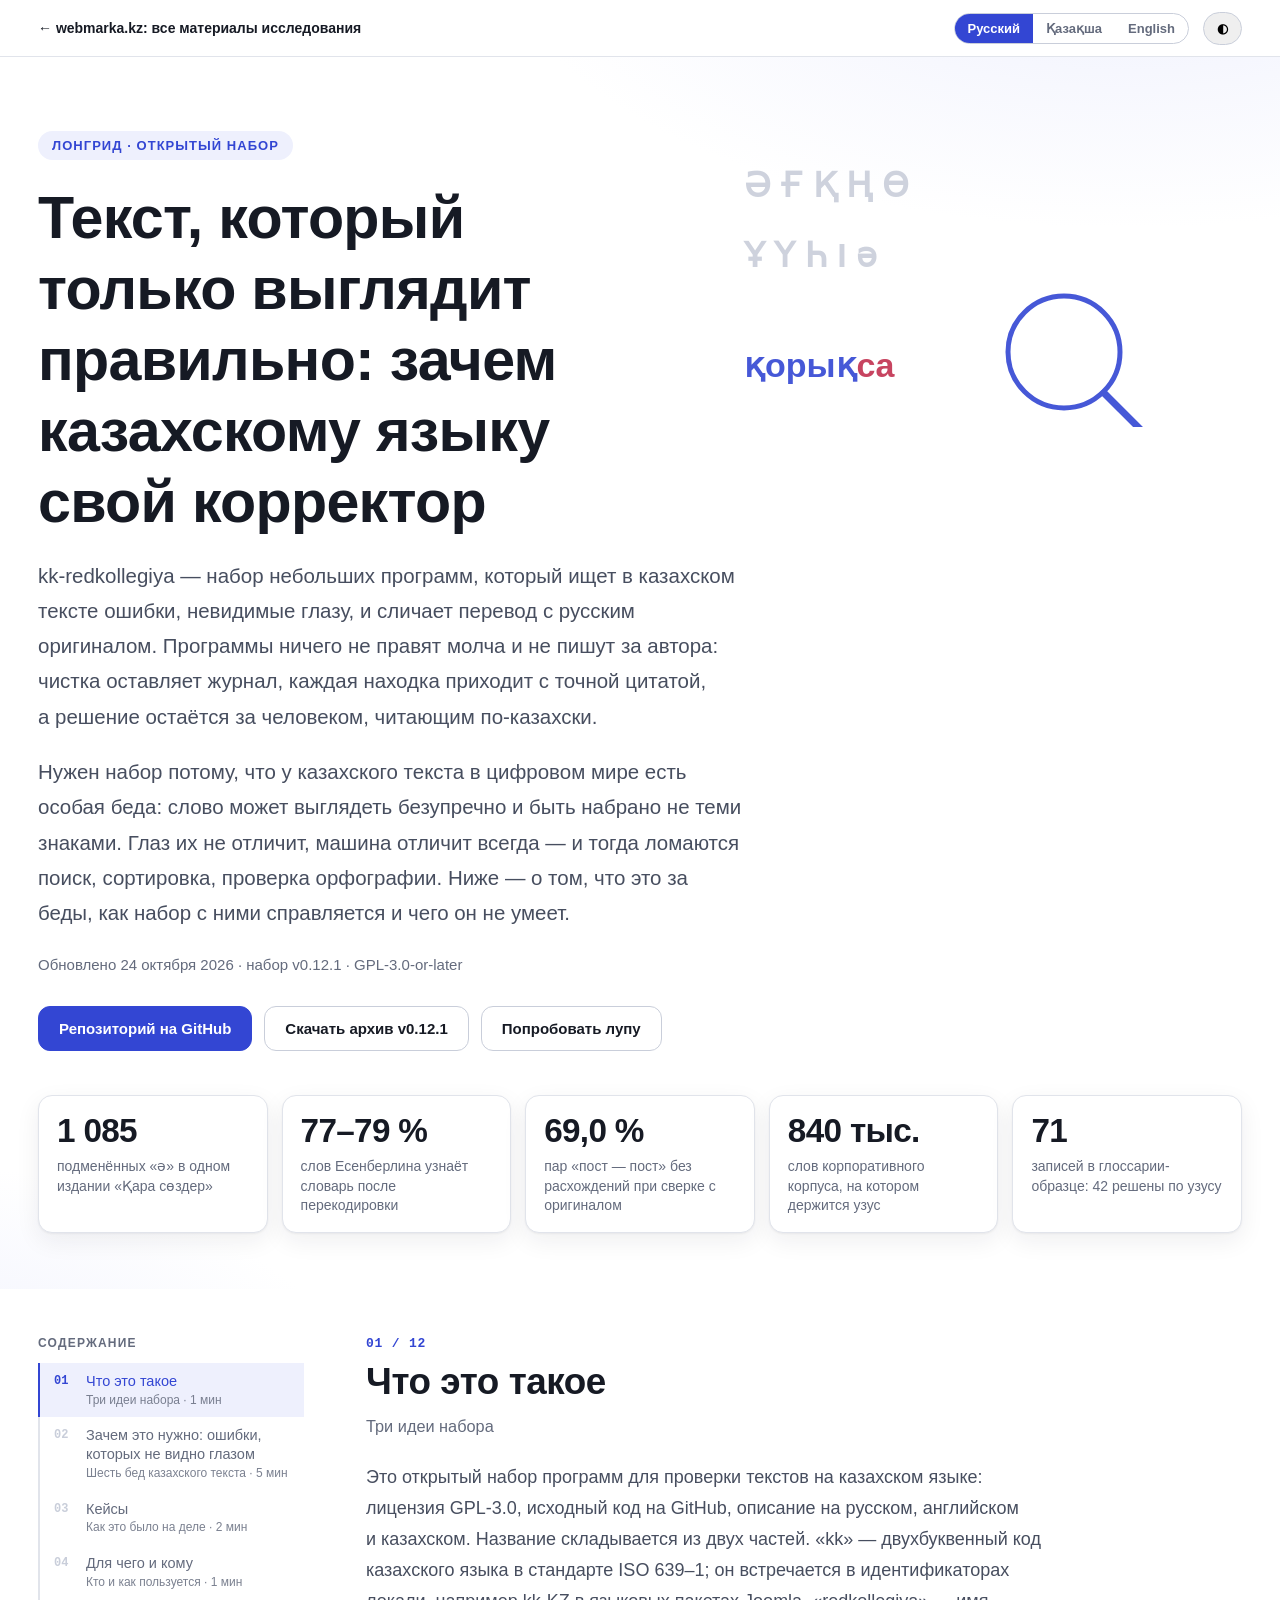
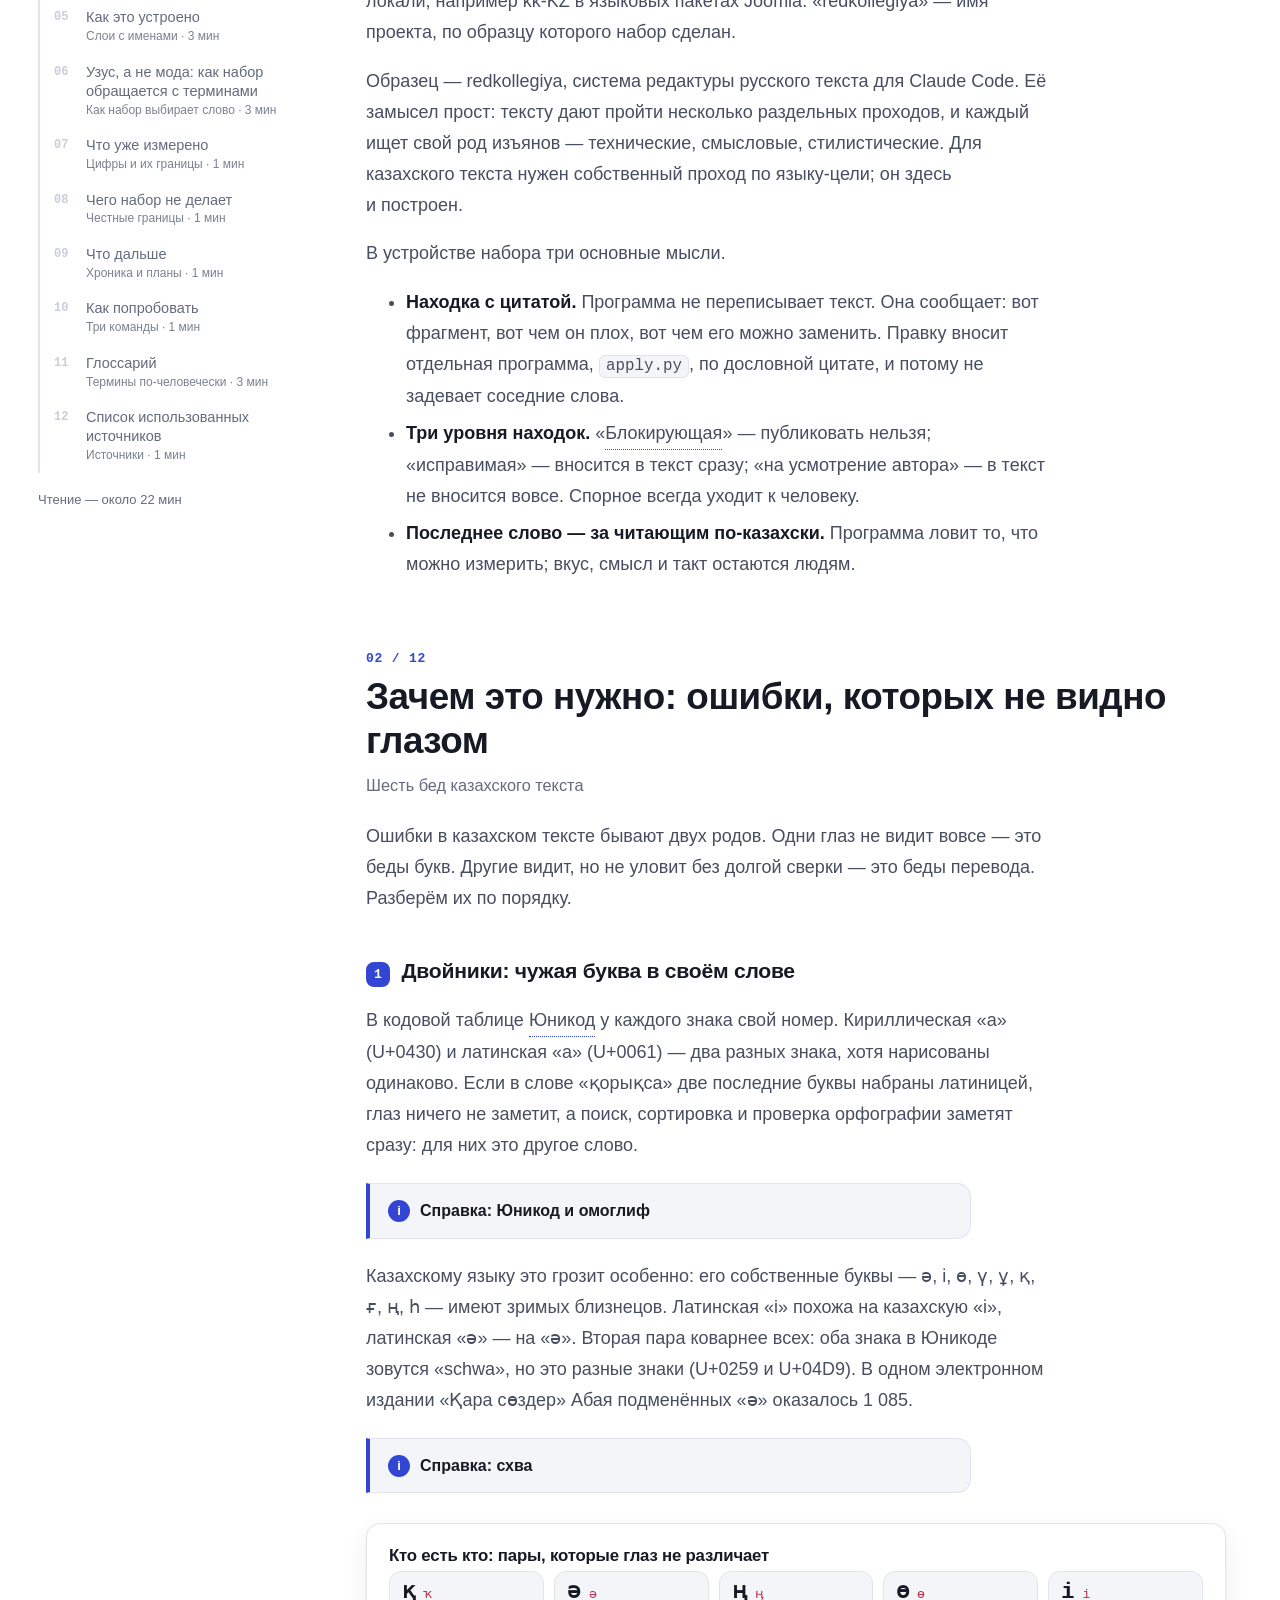
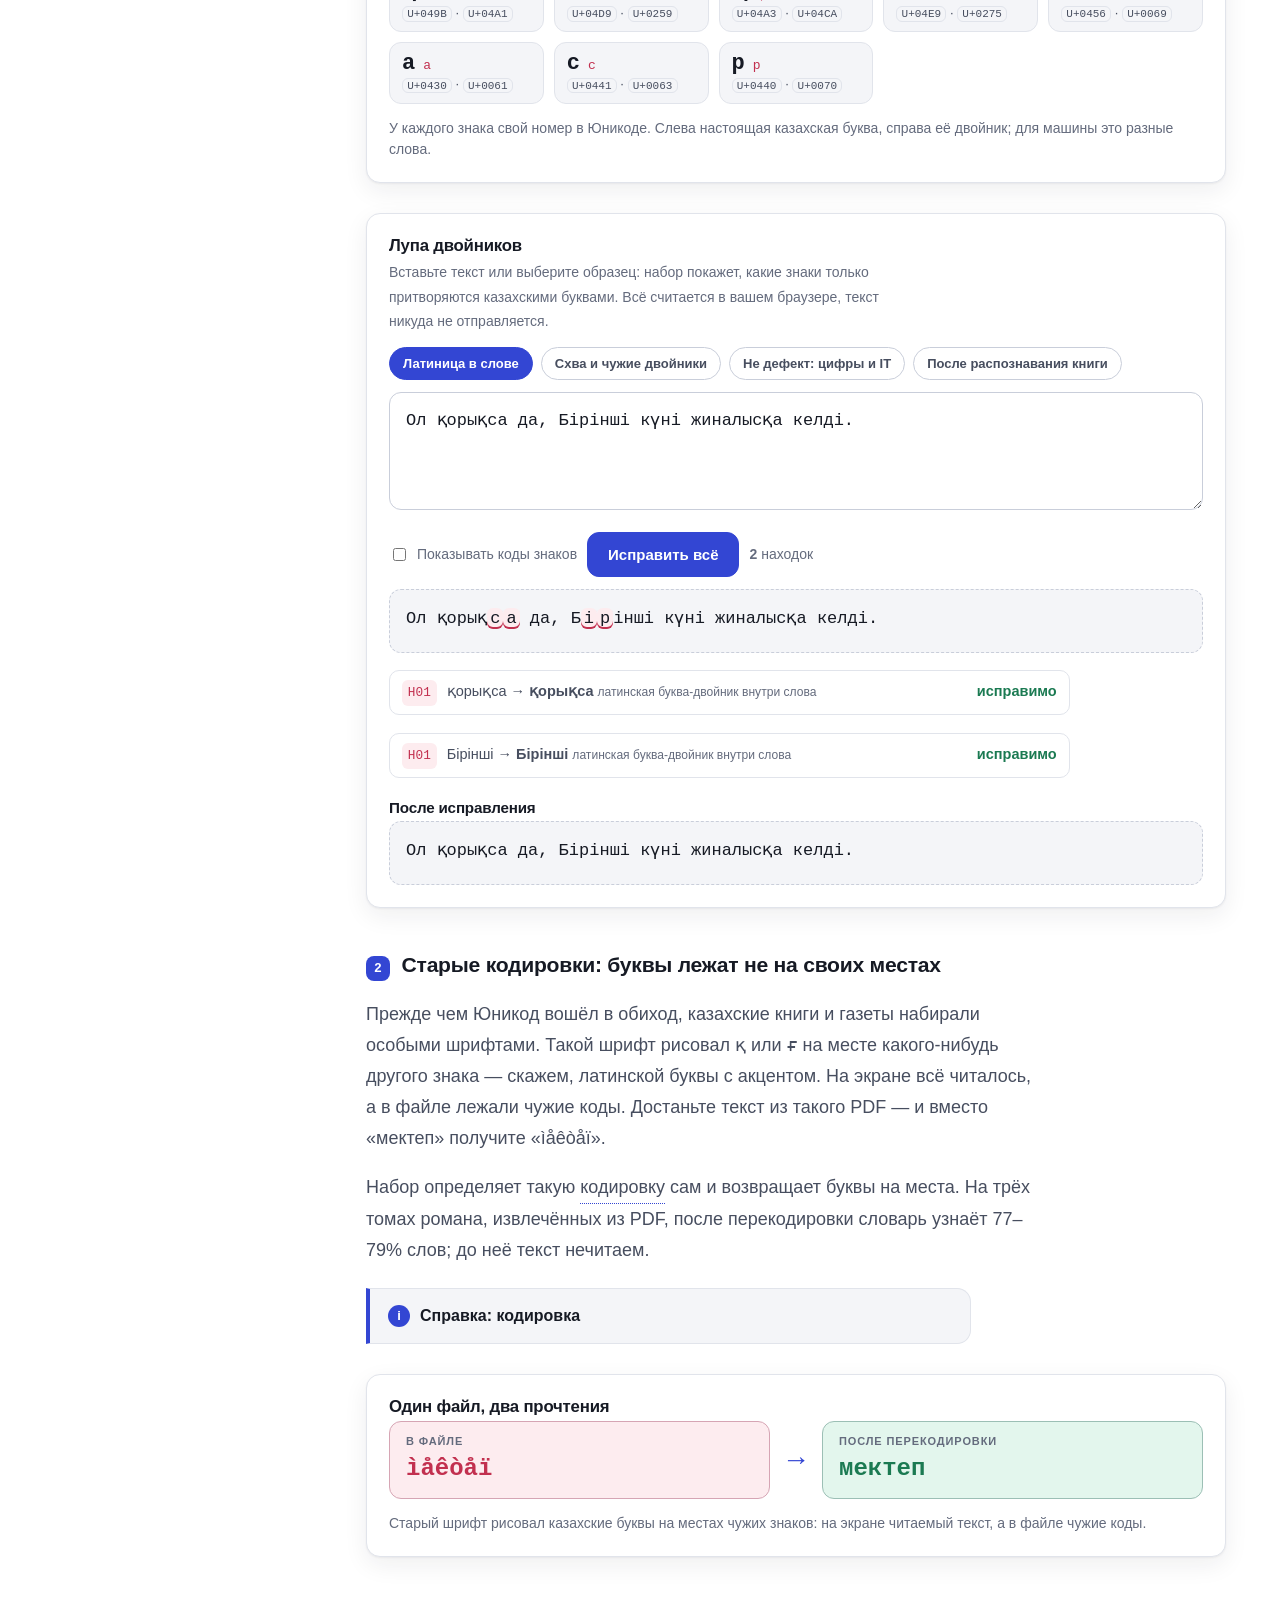
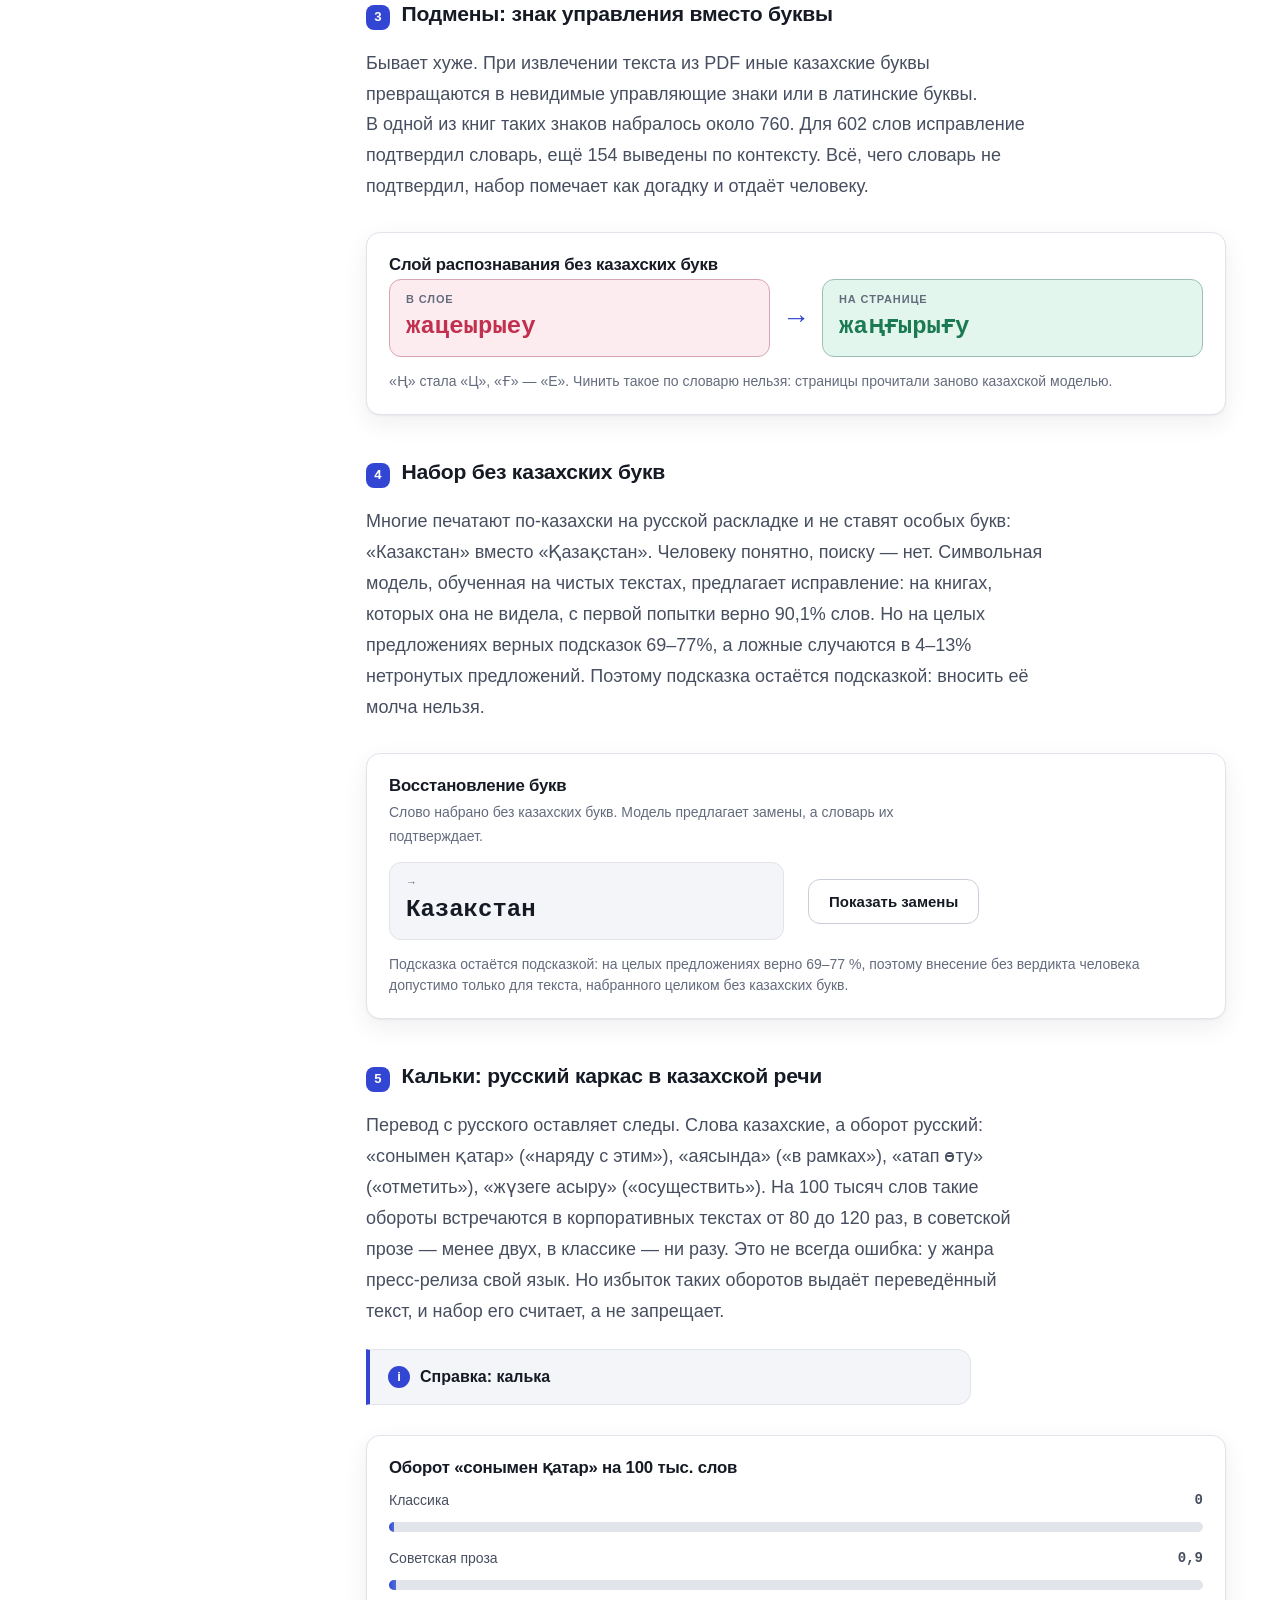
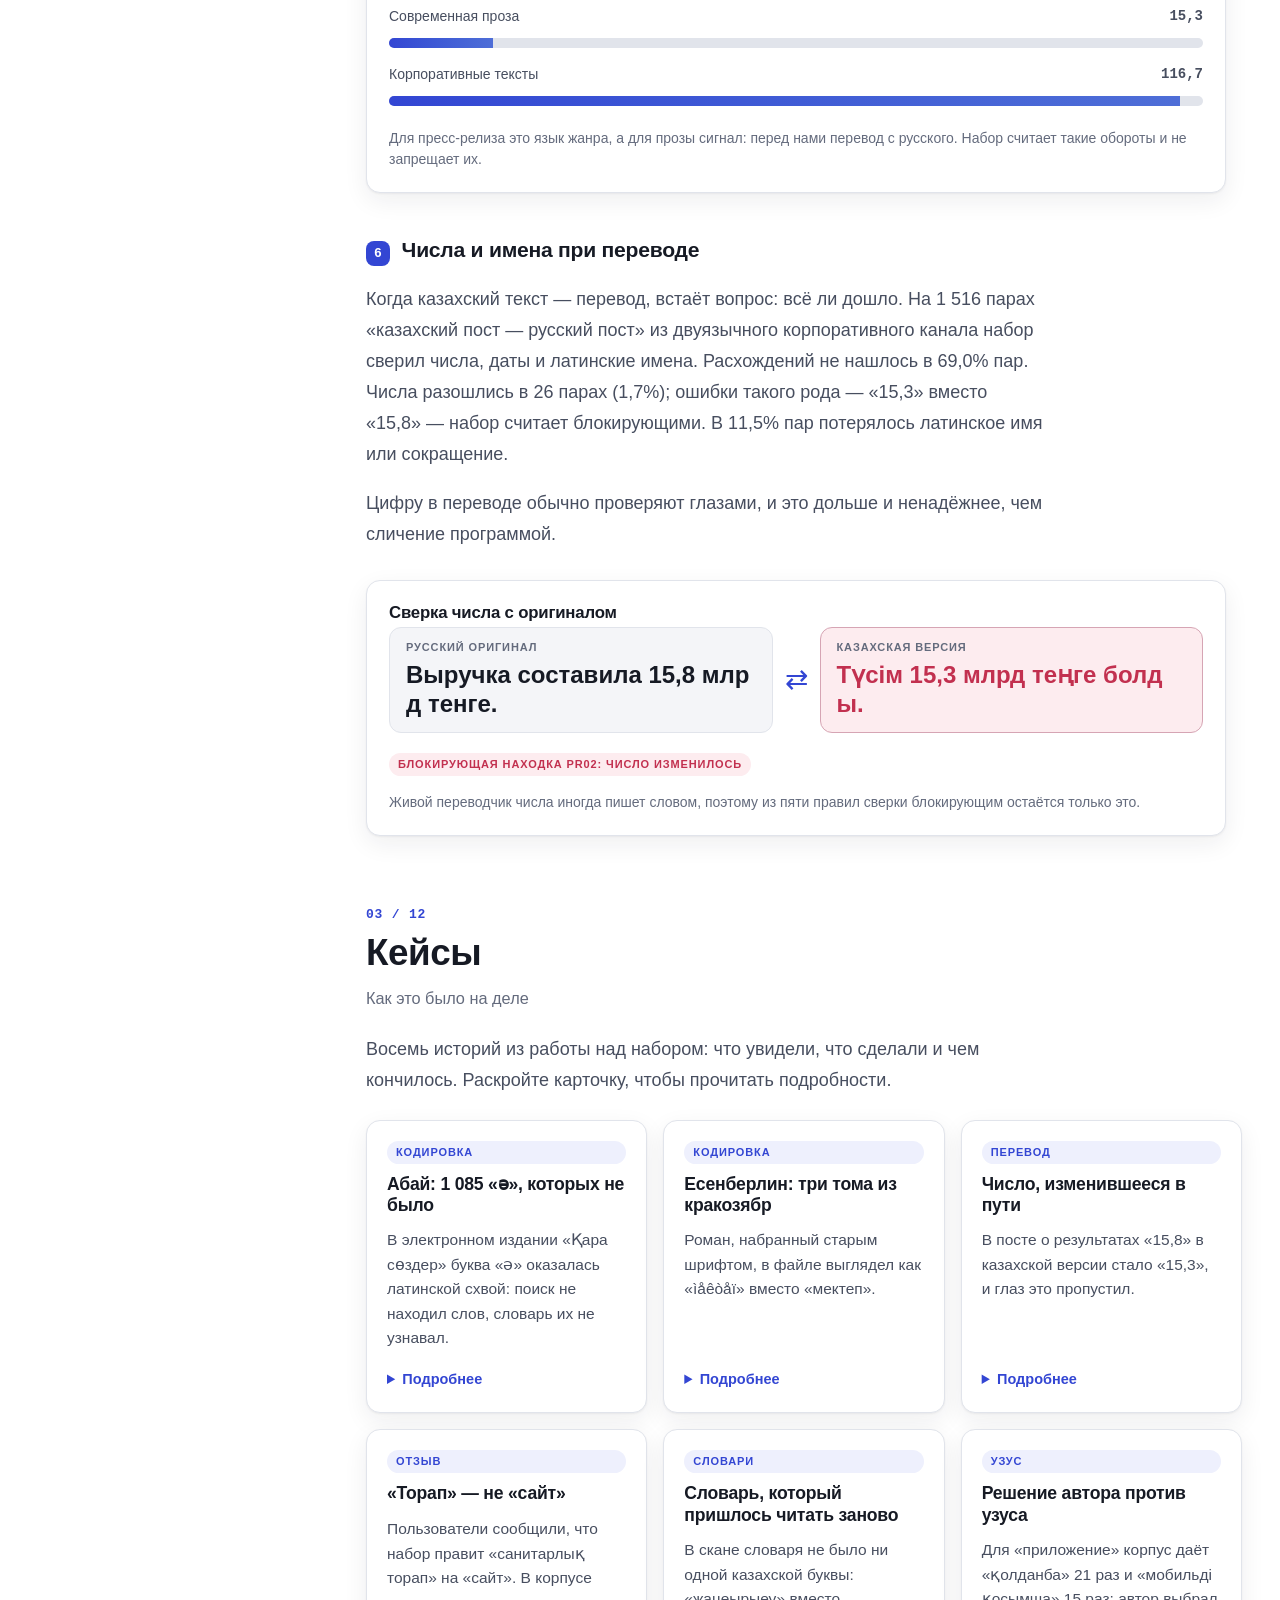
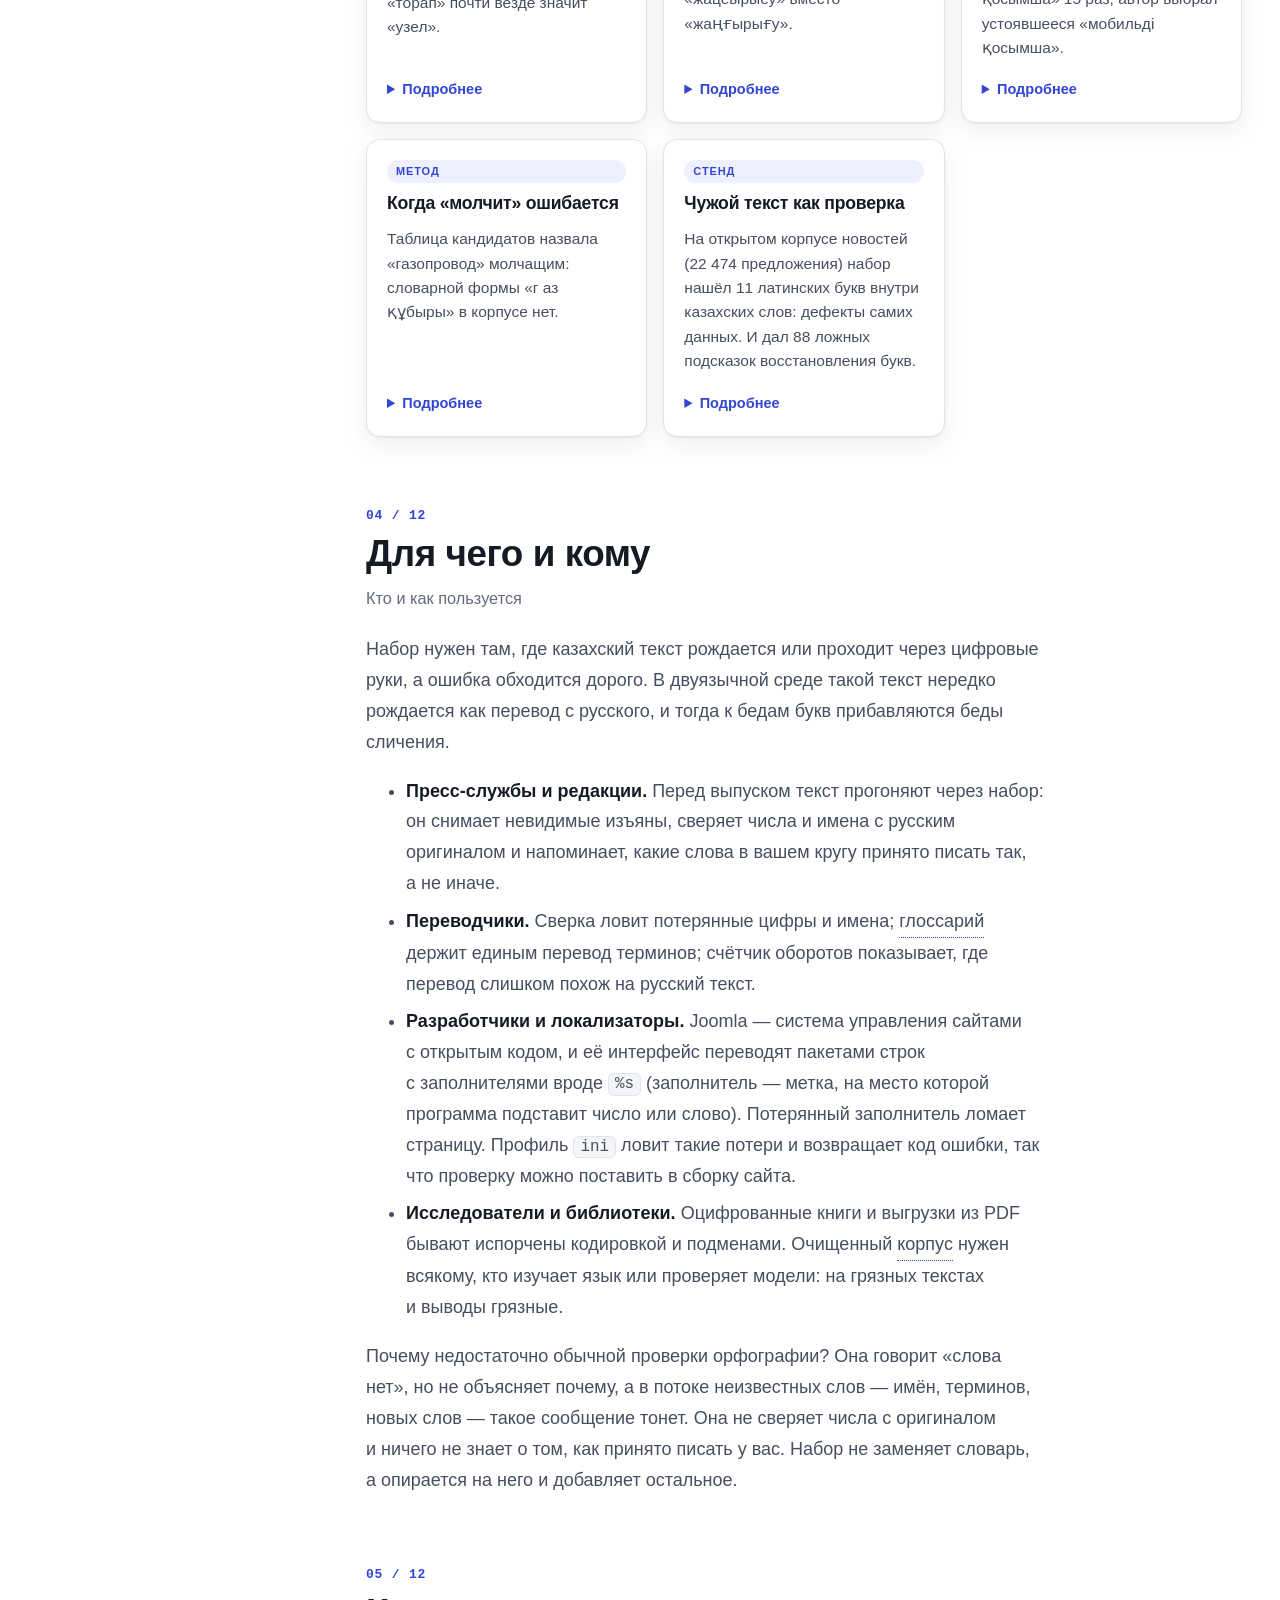
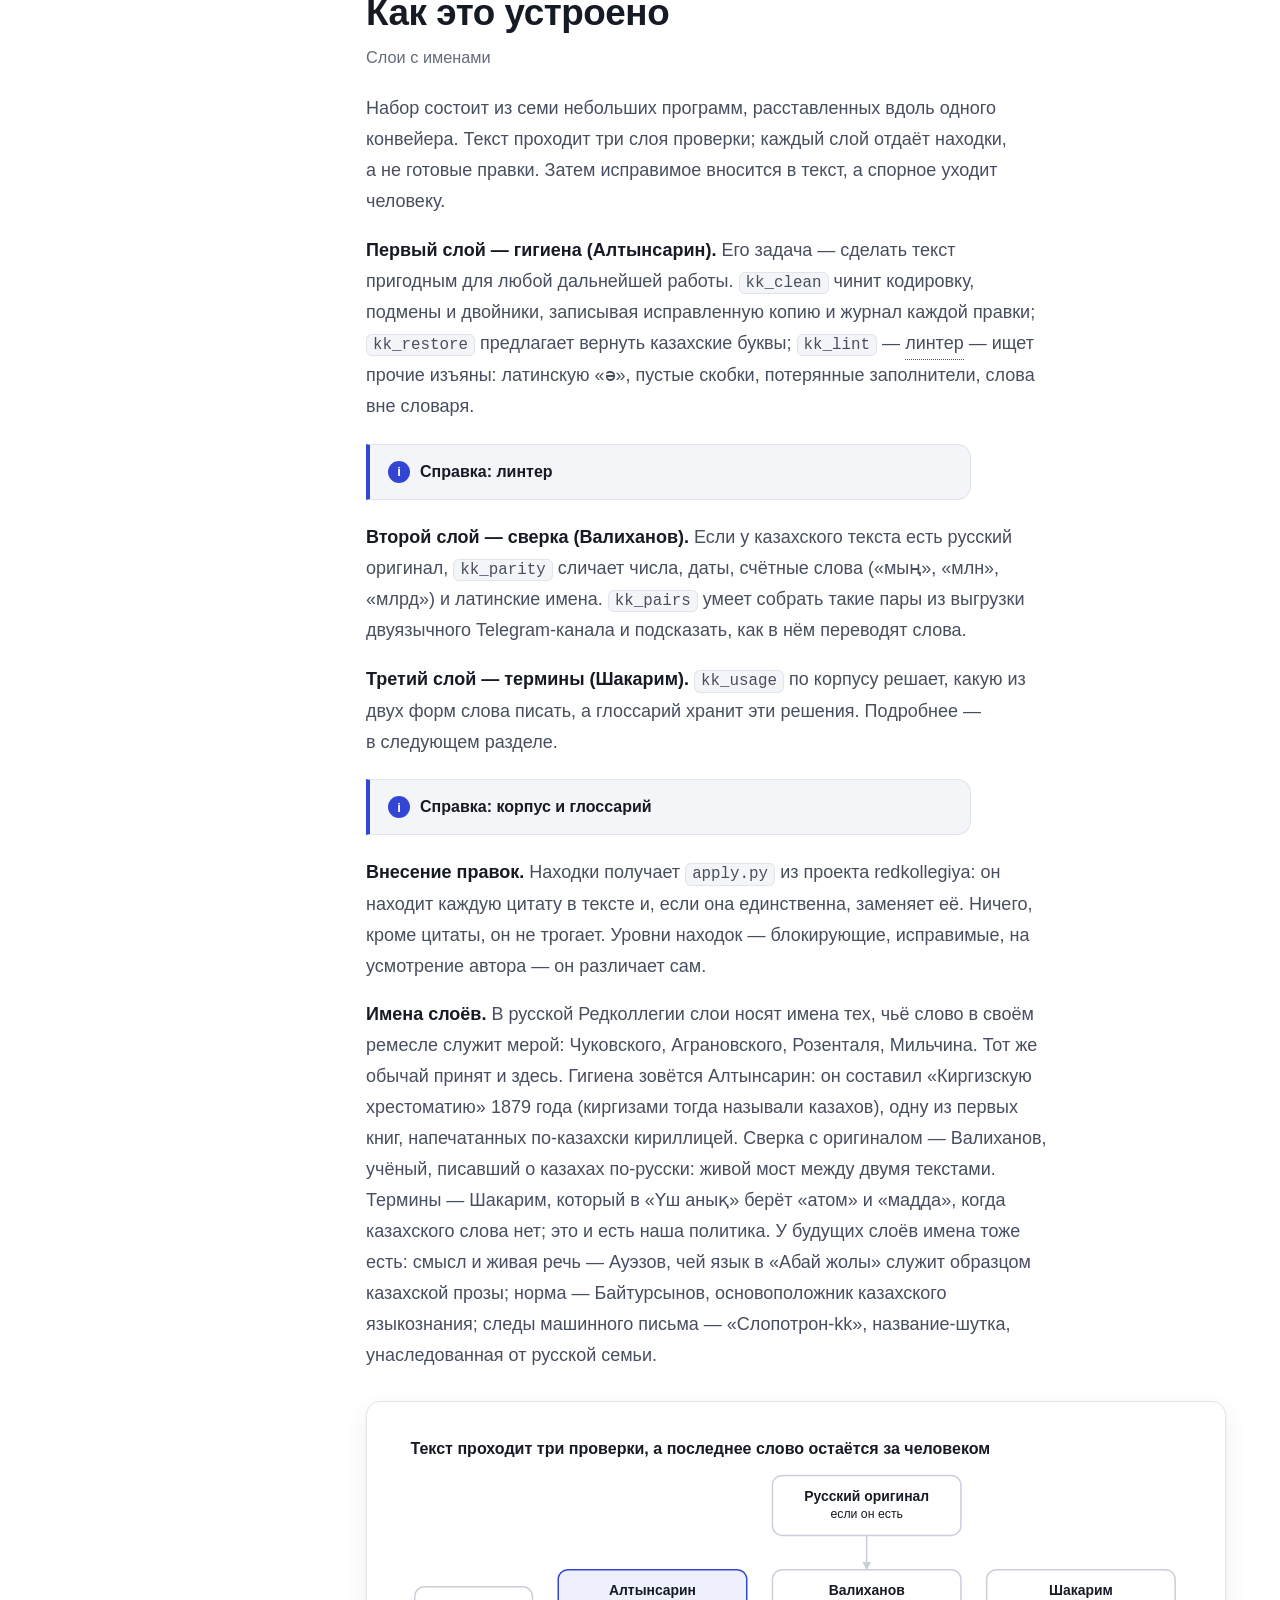
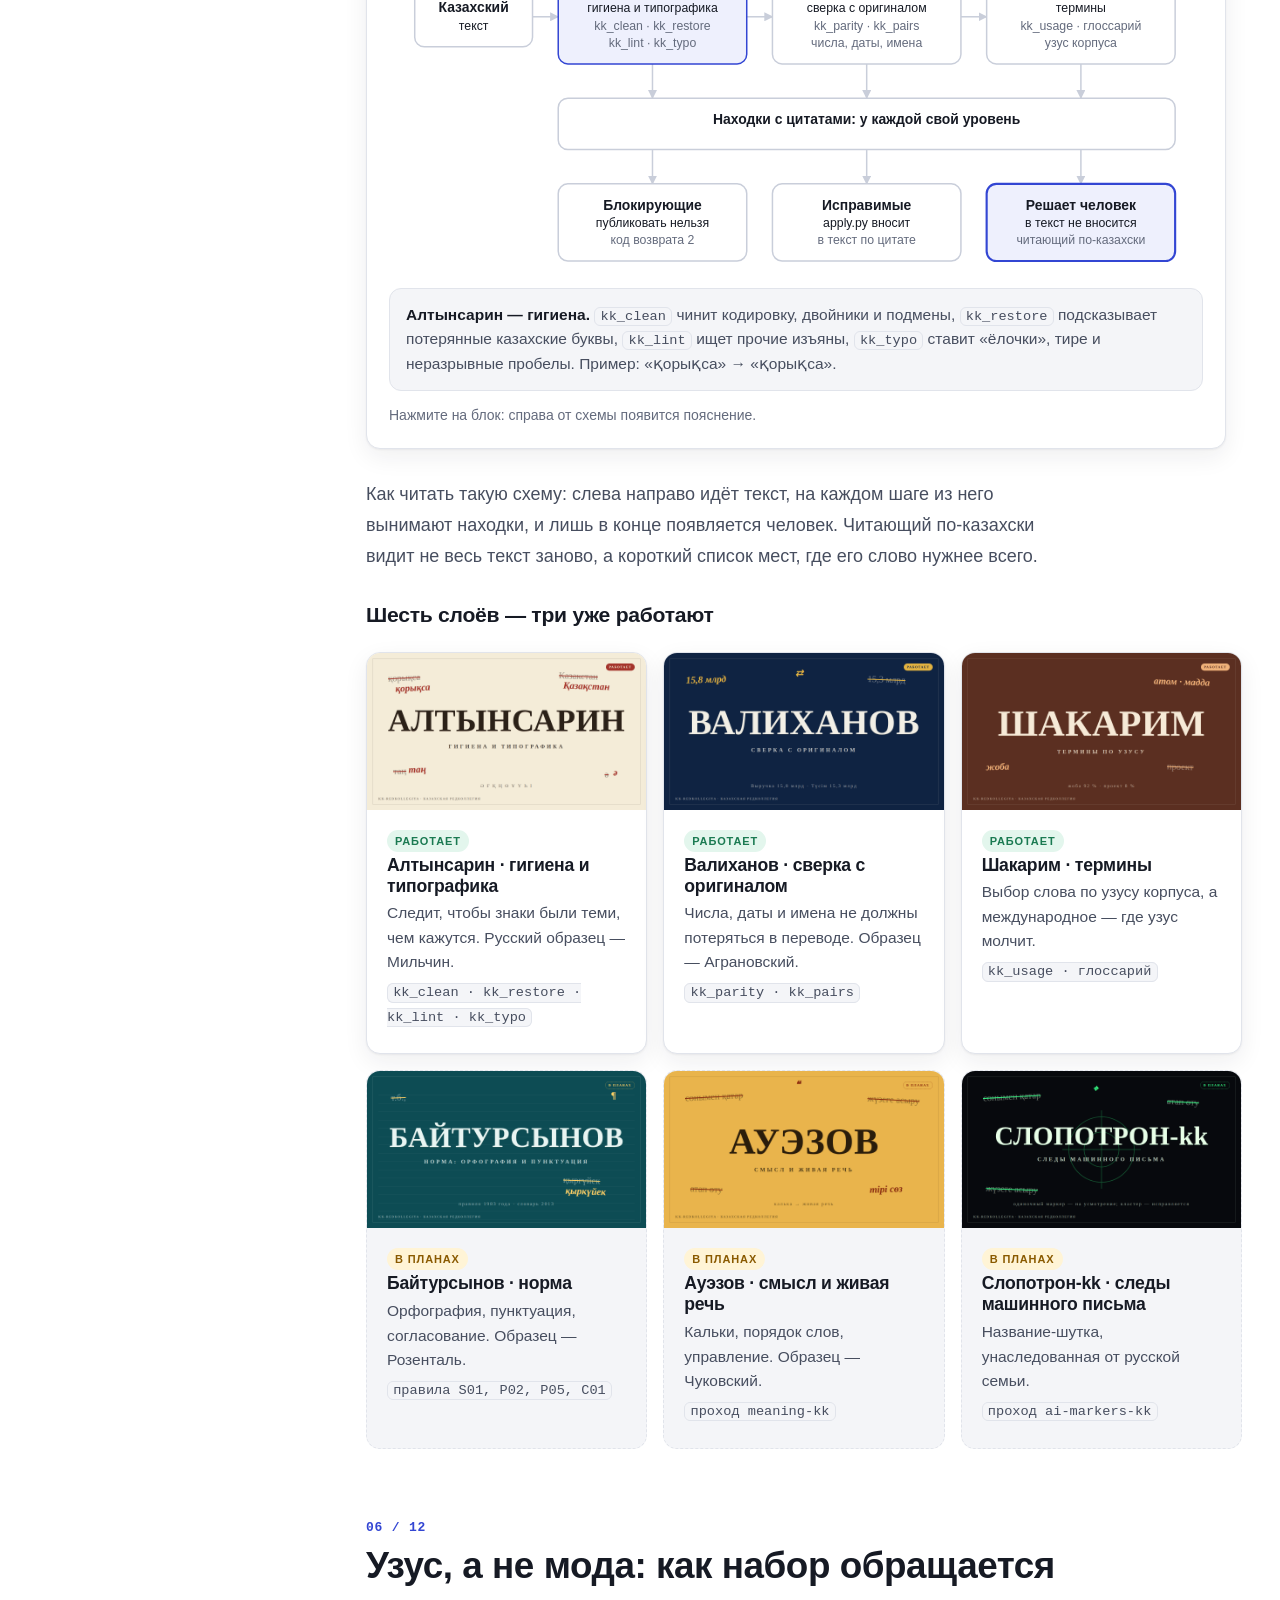
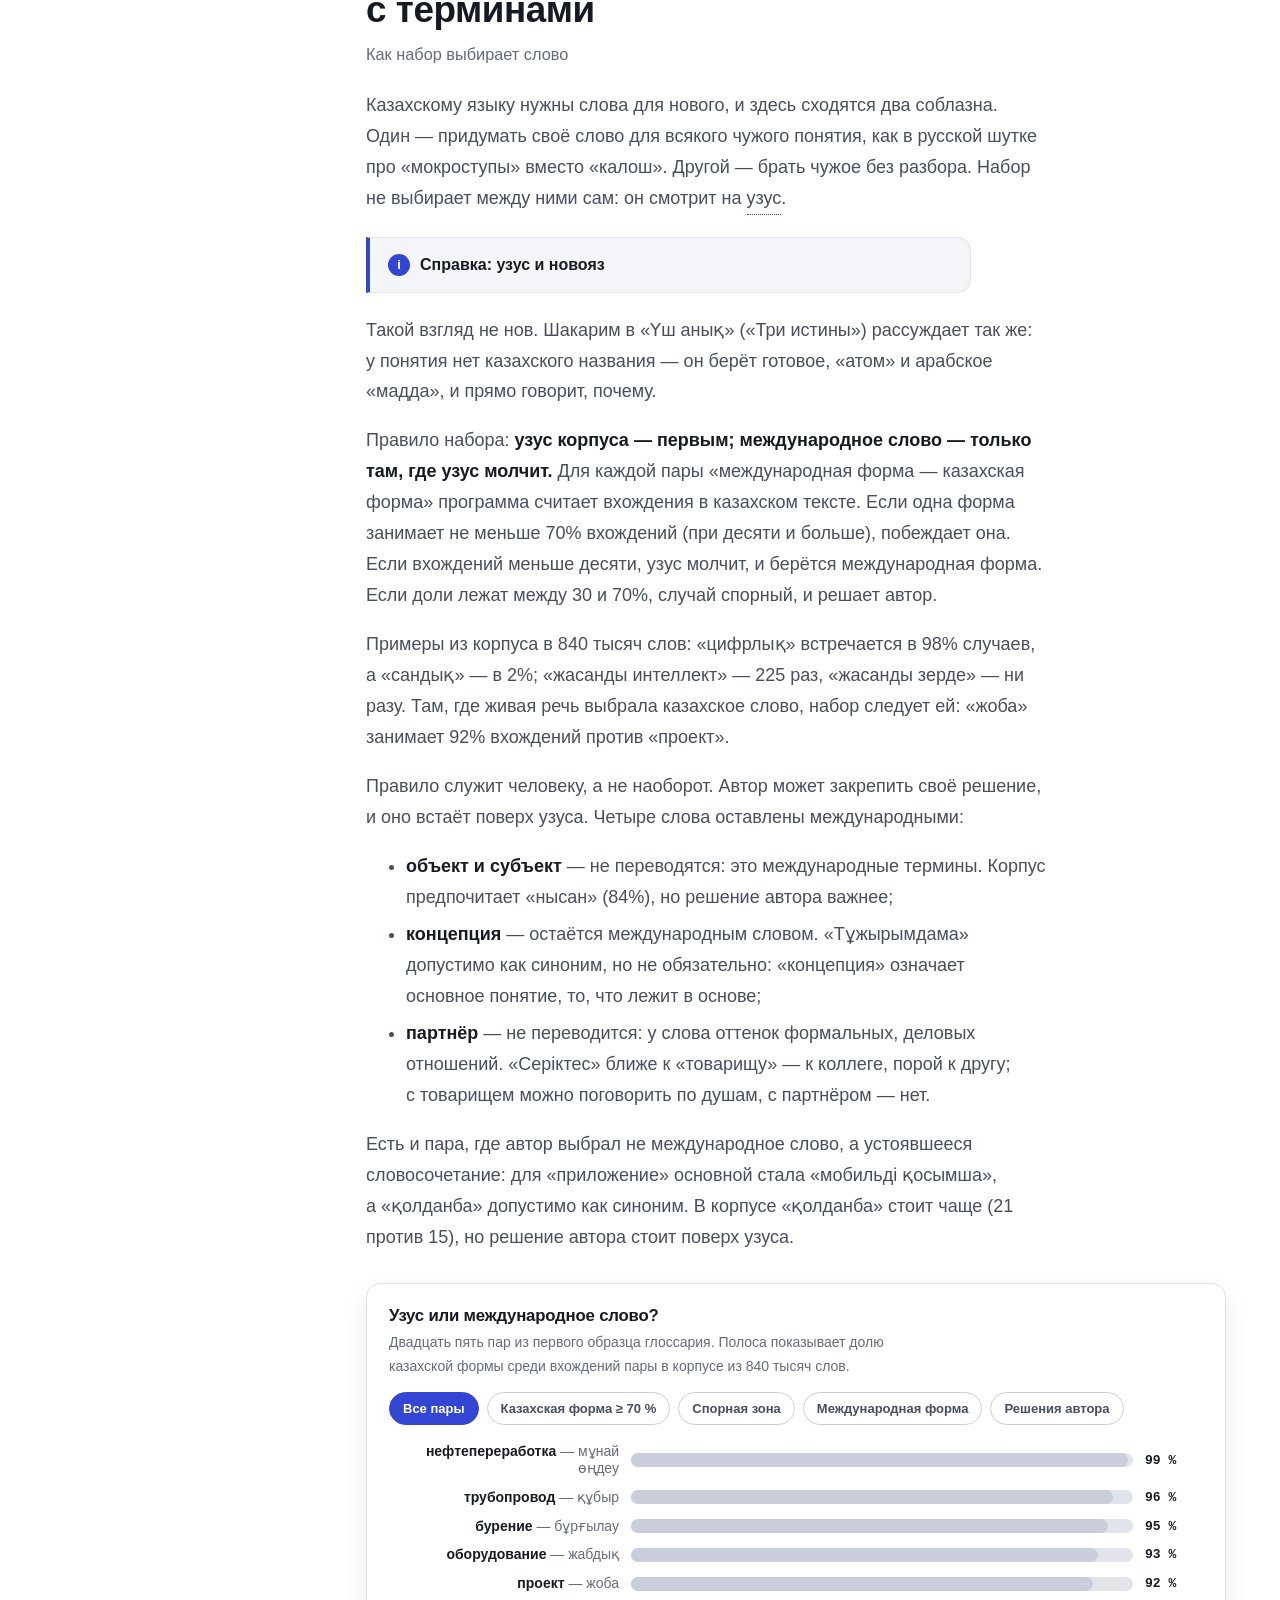
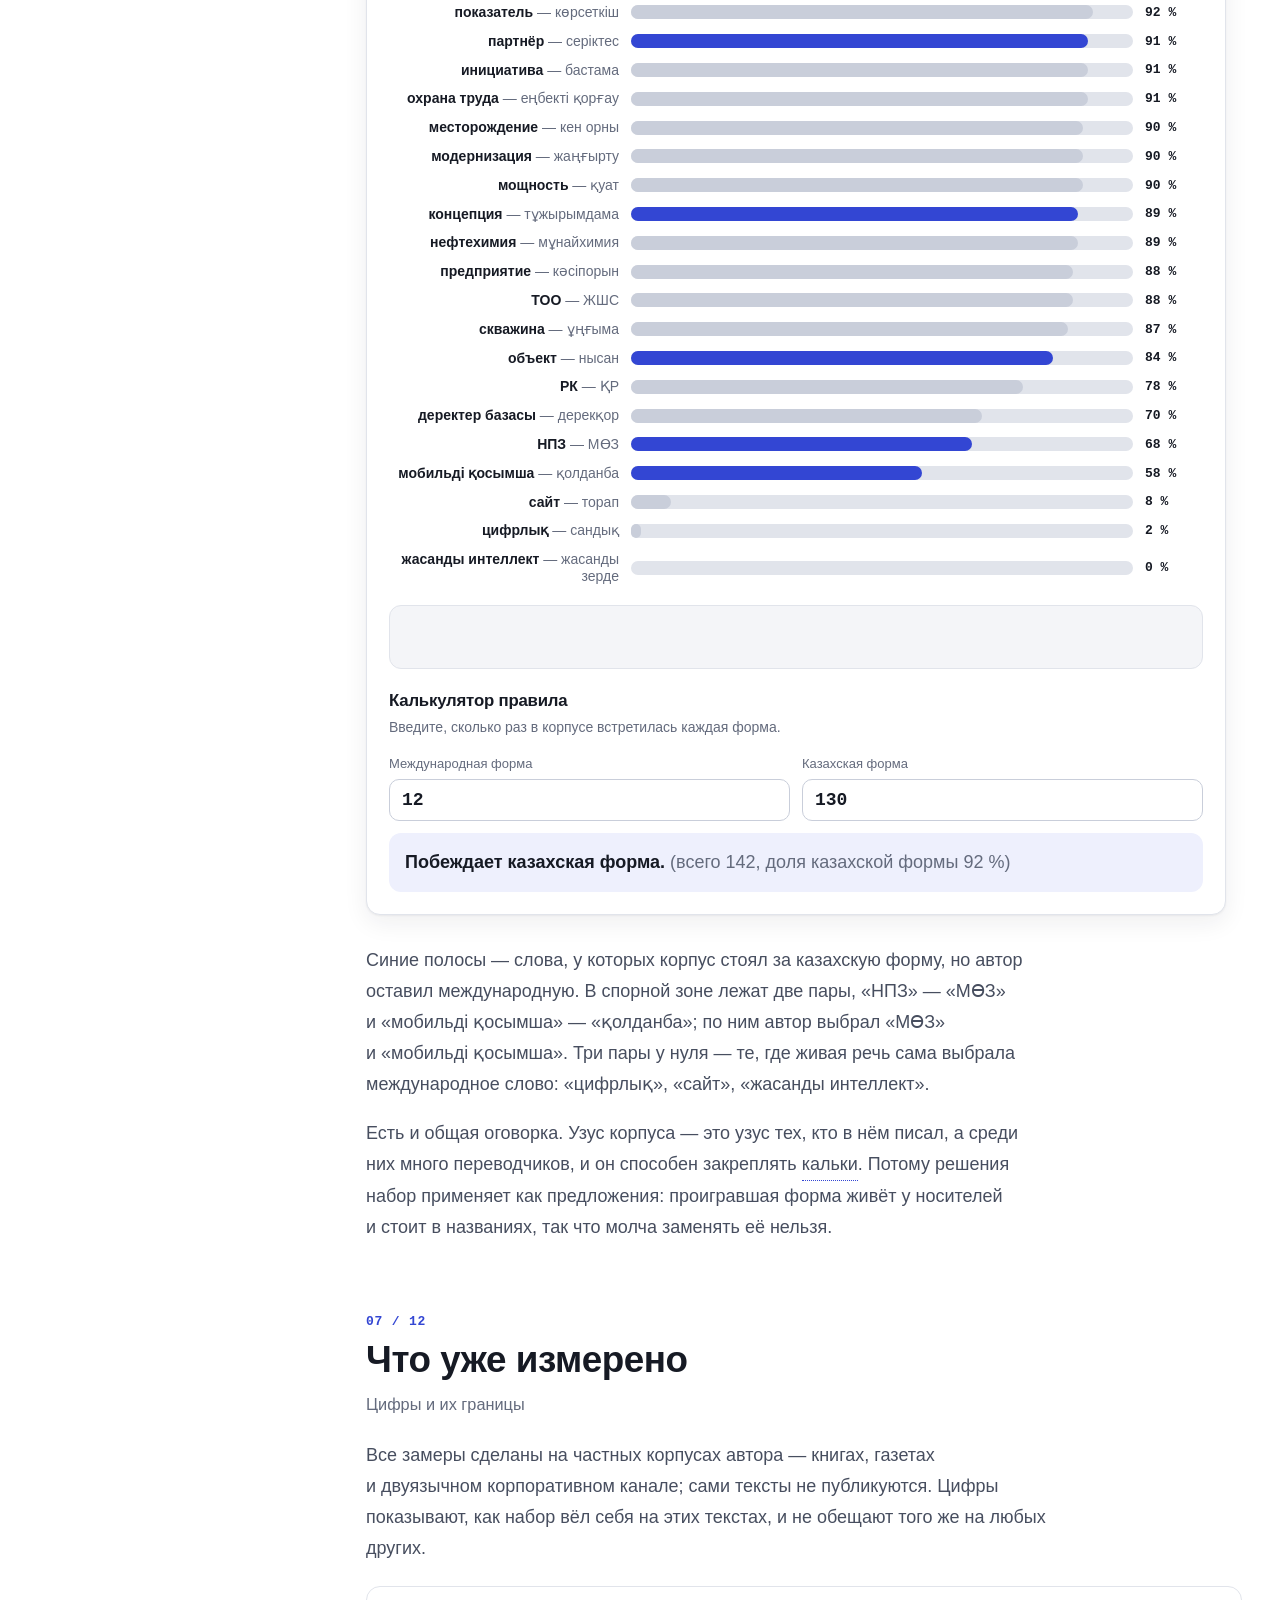
==== commit 0ca5631a: "v0.12.1: типограф показан как готовый в README и лонгриде" ====
--- a/docs/longread/index.html
+++ b/docs/longread/index.html
@@ -3,7 +3,7 @@
 <head>
 <meta charset="utf-8">
 <meta name="viewport" content="width=device-width, initial-scale=1">
-<!-- build: kk-redkollegiya longread, набор v0.11.1, 2026-10-24 -->
+<!-- build: kk-redkollegiya longread, набор v0.12.1, 2026-10-24 -->
 <!-- ссылка «все материалы исследования» уже есть в шапке страницы -->
 <title>kk-redkollegiya: зачем казахскому языку свой корректор — лонгрид — Webmarka</title>
 <meta name="description" content="Открытый набор программ для проверки казахских текстов и переводов: кодировка, двойники, сверка с оригиналом, термины по узусу. Лонгрид с живыми примерами.">
@@ -15,7 +15,7 @@
 <meta property="og:url" content="https://webmarka.kz/research/kk-redkollegiya/"><meta property="og:title" content="kk-redkollegiya: зачем казахскому языку свой корректор"><meta property="og:description" content="Открытый набор программ для проверки казахских текстов и переводов: кодировка, двойники, сверка с оригиналом, термины по узусу. Лонгрид с живыми примерами.">
 <meta property="og:image" content="https://webmarka.kz/assets/media/2026/kk-redkollegiya-og.jpg"><meta name="twitter:card" content="summary_large_image">
 <link rel="icon" href="https://webmarka.kz/assets/img/favicon.svg" type="image/svg+xml">
-<link rel="stylesheet" href="assets/longread.css?v=0.11.1">
+<link rel="stylesheet" href="assets/longread.css?v=0.12.1">
 <script type="application/ld+json">{"@context": "https://schema.org", "@graph": [{"@type": "TechArticle", "@id": "https://webmarka.kz/research/kk-redkollegiya/#article", "headline": "Текст, который только выглядит правильно: зачем казахскому языку свой корректор", "inLanguage": "ru", "datePublished": "2026-10-13", "dateModified": "2026-10-24", "author": {"@id": "https://webmarka.kz/#person"}, "mainEntityOfPage": "https://webmarka.kz/research/kk-redkollegiya/", "image": "https://webmarka.kz/assets/media/2026/kk-redkollegiya-og.jpg", "about": {"@type": "SoftwareSourceCode", "name": "kk-redkollegiya", "codeRepository": "https://github.com/bsakhanov/kk-redkollegiya", "license": "https://www.gnu.org/licenses/gpl-3.0.html"}}]}</script>
 </head>
 <body>
@@ -23,8 +23,8 @@
 <button class="seg" id="theme" type="button" style="padding:8px 13px;font-weight:600;font-size:13px" aria-label="Тема">◐</button></div><div class="prog"></div></header>
 <main>
 <div class="hero"><div class="wrap"><svg class="lk" viewBox="0 0 520 300" aria-hidden="true"><text x="10" y="70" class="ghost">Ә Ғ Қ Ң Ө</text><text x="10" y="140" class="ghost">Ұ Ү Һ І ә</text><text x="10" y="250">қорық<tspan fill="var(--bad)">ca</tspan></text><circle cx="330" cy="225" r="56" fill="none" stroke="var(--pri)" stroke-width="5"/><path d="M370 266L410 306" stroke="var(--pri)" stroke-width="7" stroke-linecap="round"/></svg><span class="kick">Лонгрид · открытый набор</span><h1>Текст, который только выглядит правильно: зачем казахскому языку свой корректор</h1><div class="lead"><p>kk-redkollegiya — набор небольших программ, который ищет в казахском тексте ошибки, невидимые глазу, и сличает перевод с русским оригиналом. Программы ничего не правят молча и не пишут за автора: чистка оставляет журнал, каждая находка приходит с точной цитатой, а решение остаётся за человеком, читающим по-казахски.</p><p>Нужен набор потому, что у казахского текста в цифровом мире есть особая беда: слово может выглядеть безупречно и быть набрано не теми знаками. Глаз их не отличит, машина отличит всегда — и тогда ломаются поиск, сортировка, проверка орфографии. Ниже — о том, что это за беды, как набор с ними справляется и чего он не умеет.</p></div>
-<p class="meta">Обновлено 24 октября 2026 · набор v0.11.1 · GPL-3.0-or-later</p>
-<div class="cta"><a class="btn pri" href="https://github.com/bsakhanov/kk-redkollegiya">Репозиторий на GitHub</a><a class="btn" href="https://github.com/bsakhanov/kk-redkollegiya/releases/latest">Скачать архив v0.11.1</a><a class="btn" href="#pg">Попробовать лупу</a></div>
+<p class="meta">Обновлено 24 октября 2026 · набор v0.12.1 · GPL-3.0-or-later</p>
+<div class="cta"><a class="btn pri" href="https://github.com/bsakhanov/kk-redkollegiya">Репозиторий на GitHub</a><a class="btn" href="https://github.com/bsakhanov/kk-redkollegiya/releases/latest">Скачать архив v0.12.1</a><a class="btn" href="#pg">Попробовать лупу</a></div>
 <div class="stats"><div class="stat"><b data-count=1085 data-suf="">0</b><span>подменённых «ә» в одном издании «Қара сөздер»</span></div><div class="stat"><b>77–79 %</b><span>слов Есенберлина узнаёт словарь после перекодировки</span></div><div class="stat"><b>69,0 %</b><span>пар «пост — пост» без расхождений при сверке с оригиналом</span></div><div class="stat"><b data-count=840 data-suf=" тыс.">0 тыс.</b><span>слов корпоративного корпуса, на котором держится узус</span></div><div class="stat"><b data-count=71 data-suf="">0</b><span>записей в глоссарии-образце: 42 решены по узусу</span></div></div></div></div>
 <div class="wrap layout"><aside class="toc" aria-label="Содержание"><h2>Содержание</h2><ol><li><a href="#s1"><i>01</i><span>Что это такое<small>Три идеи набора</small></span></a></li><li><a href="#s2"><i>02</i><span>Зачем это нужно: ошибки, которых не видно глазом<small>Шесть бед казахского текста</small></span></a></li><li><a href="#s3"><i>03</i><span>Кейсы<small>Как это было на деле</small></span></a></li><li><a href="#s4"><i>04</i><span>Для чего и кому<small>Кто и как пользуется</small></span></a></li><li><a href="#s5"><i>05</i><span>Как это устроено<small>Слои с именами</small></span></a></li><li><a href="#s6"><i>06</i><span>Узус, а не мода: как набор обращается с терминами<small>Как набор выбирает слово</small></span></a></li><li><a href="#s7"><i>07</i><span>Что уже измерено<small>Цифры и их границы</small></span></a></li><li><a href="#s8"><i>08</i><span>Чего набор не делает<small>Честные границы</small></span></a></li><li><a href="#s9"><i>09</i><span>Что дальше<small>Хроника и планы</small></span></a></li><li><a href="#s10"><i>10</i><span>Как попробовать<small>Три команды</small></span></a></li><li><a href="#s11"><i>11</i><span>Глоссарий<small>Термины по-человечески</small></span></a></li><li><a href="#s12"><i>12</i><span>Список использованных источников<small>Источники</small></span></a></li></ol><p class="eta" id="eta" data-t="Чтение — около {n} мин"></p></aside>
 <article><section id="s1" class="rv"><h2><span class="n">01 / 12</span>Что это такое</h2><p class="sub">Три идеи набора</p><p>Это открытый набор программ для проверки текстов на казахском языке: лицензия GPL-3.0, исходный код на GitHub, описание на русском, английском и казахском. Название складывается из двух частей. «kk» — двухбуквенный код казахского языка в стандарте ISO 639–1; он встречается в идентификаторах локали, например kk-KZ в языковых пакетах Joomla. «redkollegiya» — имя проекта, по образцу которого набор сделан.</p>
@@ -68,8 +68,8 @@
 <details class="callout"><summary>Справка: корпус и глоссарий</summary><p>«Корпус» — от латинского <em>corpus</em>, «тело»: так языковеды зовут собрание текстов, подобранное для изучения языка. «Глоссарий» восходит к греческому <em>glôssa</em> — «язык, тёмное слово, требующее пояснения»: сперва так назвали список разъяснений к непонятным словам в старых рукописях, теперь — список терминов с принятым переводом.</p></details>
 <p><strong>Внесение правок.</strong> Находки получает <code>apply.py</code> из проекта redkollegiya: он находит каждую цитату в тексте и, если она единственна, заменяет её. Ничего, кроме цитаты, он не трогает. Уровни находок — блокирующие, исправимые, на усмотрение автора — он различает сам.</p>
 <p><strong>Имена слоёв.</strong> В русской Редколлегии слои носят имена тех, чьё слово в своём ремесле служит мерой: Чуковского, Аграновского, Розенталя, Мильчина. Тот же обычай принят и здесь. Гигиена зовётся Алтынсарин: он составил «Киргизскую хрестоматию» 1879 года (киргизами тогда называли казахов), одну из первых книг, напечатанных по-казахски кириллицей. Сверка с оригиналом — Валиханов, учёный, писавший о казахах по-русски: живой мост между двумя текстами. Термины — Шакарим, который в «Үш анық» берёт «атом» и «мадда», когда казахского слова нет; это и есть наша политика. У будущих слоёв имена тоже есть: смысл и живая речь — Ауэзов, чей язык в «Абай жолы» служит образцом казахской прозы; норма — Байтурсынов, основоположник казахского языкознания; следы машинного письма — «Слопотрон-kk», название-шутка, унаследованная от русской семьи.</p>
-<figure class="fig pipe rv"><div class="sc"><svg viewBox="0 0 760 420" role="img" aria-label="Текст проходит три проверки, а последнее слово остаётся за человеком"><text x="20" y="28" font-size="15" font-weight="700" fill="var(--ink)">Текст проходит три проверки, а последнее слово остаётся за человеком</text><defs><marker id="ar" viewBox="0 0 10 10" refX="9" refY="5" markerWidth="6" markerHeight="6" orient="auto-start-reverse"><path d="M0 0L10 5L0 10z" fill="var(--line2)"/></marker></defs><g fill="none" stroke="var(--line2)" stroke-width="1.4"><path d="M134 180H158" marker-end="url(#ar)"/><path d="M334 180H358" marker-end="url(#ar)"/><path d="M534 180H558" marker-end="url(#ar)"/><path d="M446 104V136" marker-end="url(#ar)"/><path d="M246 224V256" marker-end="url(#ar)"/><path d="M446 224V256" marker-end="url(#ar)"/><path d="M646 224V256" marker-end="url(#ar)"/><path d="M246 304V336" marker-end="url(#ar)"/><path d="M446 304V336" marker-end="url(#ar)"/><path d="M646 304V336" marker-end="url(#ar)"/></g><g data-n="in"><rect x="24" y="152" width="110" height="56" rx="9" fill="var(--paper)" stroke="var(--line2)" stroke-width="1.4"/><text x="79.0" y="176" text-anchor="middle" font-size="13" font-weight="600" fill="var(--ink)">Казахский</text><text x="79.0" y="192" text-anchor="middle" font-size="11.5" font-weight="400" fill="var(--ink)">текст</text></g><g data-n="orig"><rect x="358" y="48" width="176" height="56" rx="9" fill="var(--paper)" stroke="var(--line2)" stroke-width="1.4"/><text x="446.0" y="72" text-anchor="middle" font-size="13" font-weight="600" fill="var(--ink)">Русский оригинал</text><text x="446.0" y="88" text-anchor="middle" font-size="11.5" font-weight="400" fill="var(--ink)">если он есть</text></g><g data-n="L1"><rect x="158" y="136" width="176" height="88" rx="9" fill="var(--paper)" stroke="var(--line2)" stroke-width="1.4"/><text x="246.0" y="160" text-anchor="middle" font-size="13" font-weight="600" fill="var(--ink)">Алтынсарин</text><text x="246.0" y="176" text-anchor="middle" font-size="11.5" font-weight="400" fill="var(--ink)">гигиена</text><text x="246.0" y="192" text-anchor="middle" font-size="11.5" font-weight="400" fill="var(--muted)">kk_clean · kk_restore</text><text x="246.0" y="208" text-anchor="middle" font-size="11.5" font-weight="400" fill="var(--muted)">kk_lint (линтер)</text></g><g data-n="L2"><rect x="358" y="136" width="176" height="88" rx="9" fill="var(--paper)" stroke="var(--line2)" stroke-width="1.4"/><text x="446.0" y="160" text-anchor="middle" font-size="13" font-weight="600" fill="var(--ink)">Валиханов</text><text x="446.0" y="176" text-anchor="middle" font-size="11.5" font-weight="400" fill="var(--ink)">сверка с оригиналом</text><text x="446.0" y="192" text-anchor="middle" font-size="11.5" font-weight="400" fill="var(--muted)">kk_parity · kk_pairs</text><text x="446.0" y="208" text-anchor="middle" font-size="11.5" font-weight="400" fill="var(--muted)">числа, даты, имена</text></g><g data-n="L3"><rect x="558" y="136" width="176" height="88" rx="9" fill="var(--paper)" stroke="var(--line2)" stroke-width="1.4"/><text x="646.0" y="160" text-anchor="middle" font-size="13" font-weight="600" fill="var(--ink)">Шакарим</text><text x="646.0" y="176" text-anchor="middle" font-size="11.5" font-weight="400" fill="var(--ink)">термины</text><text x="646.0" y="192" text-anchor="middle" font-size="11.5" font-weight="400" fill="var(--muted)">kk_usage · глоссарий</text><text x="646.0" y="208" text-anchor="middle" font-size="11.5" font-weight="400" fill="var(--muted)">узус корпуса</text></g><g data-n="find"><rect x="158" y="256" width="576" height="48" rx="9" fill="var(--paper)" stroke="var(--line2)" stroke-width="1.4"/><text x="446.0" y="280" text-anchor="middle" font-size="13" font-weight="600" fill="var(--ink)">Находки с цитатами: у каждой свой уровень</text></g><g data-n="o1"><rect x="158" y="336" width="176" height="72" rx="9" fill="var(--paper)" stroke="var(--line2)" stroke-width="1.4"/><text x="246.0" y="360" text-anchor="middle" font-size="13" font-weight="600" fill="var(--ink)">Блокирующие</text><text x="246.0" y="376" text-anchor="middle" font-size="11.5" font-weight="400" fill="var(--ink)">публиковать нельзя</text><text x="246.0" y="392" text-anchor="middle" font-size="11.5" font-weight="400" fill="var(--muted)">код возврата 2</text></g><g data-n="o2"><rect x="358" y="336" width="176" height="72" rx="9" fill="var(--paper)" stroke="var(--line2)" stroke-width="1.4"/><text x="446.0" y="360" text-anchor="middle" font-size="13" font-weight="600" fill="var(--ink)">Исправимые</text><text x="446.0" y="376" text-anchor="middle" font-size="11.5" font-weight="400" fill="var(--ink)">apply.py вносит</text><text x="446.0" y="392" text-anchor="middle" font-size="11.5" font-weight="400" fill="var(--muted)">в текст по цитате</text></g><g data-n="o3"><rect x="558" y="336" width="176" height="72" rx="9" fill="var(--soft)" stroke="var(--pri)" stroke-width="2"/><text x="646.0" y="360" text-anchor="middle" font-size="13" font-weight="600" fill="var(--ink)">Решает человек</text><text x="646.0" y="376" text-anchor="middle" font-size="11.5" font-weight="400" fill="var(--ink)">в текст не вносится</text><text x="646.0" y="392" text-anchor="middle" font-size="11.5" font-weight="400" fill="var(--muted)">читающий по-казахски</text></g></svg></div><div class="panel" aria-live="polite"></div><figcaption>Нажмите на блок: справа от схемы появится пояснение.</figcaption></figure>
-<p>Как читать такую схему: слева направо идёт текст, на каждом шаге из него вынимают находки, и лишь в конце появляется человек. Читающий по-казахски видит не весь текст заново, а короткий список мест, где его слово нужнее всего.</p><h3 style="margin-top:30px">Шесть слоёв — три уже работают</h3><div class="grid"><div class="card layer" style="padding:0;overflow:hidden;display:block"><img src="assets/characters/altynsarin.ru.png" alt="Алтынсарин" loading="lazy" style="width:100%;aspect-ratio:16/9;object-fit:cover;display:block"><div style="padding:14px 20px 20px"><span class="st on">работает</span><h4>Алтынсарин · гигиена и типографика</h4><p>Следит, чтобы знаки были теми, чем кажутся. Русский образец — Мильчин.</p><p><code>kk_clean · kk_restore · kk_lint</code></p></div></div><div class="card layer" style="padding:0;overflow:hidden;display:block"><img src="assets/characters/valikhanov.ru.png" alt="Валиханов" loading="lazy" style="width:100%;aspect-ratio:16/9;object-fit:cover;display:block"><div style="padding:14px 20px 20px"><span class="st on">работает</span><h4>Валиханов · сверка с оригиналом</h4><p>Числа, даты и имена не должны потеряться в переводе. Образец — Аграновский.</p><p><code>kk_parity · kk_pairs</code></p></div></div><div class="card layer" style="padding:0;overflow:hidden;display:block"><img src="assets/characters/shakarim.ru.png" alt="Шакарим" loading="lazy" style="width:100%;aspect-ratio:16/9;object-fit:cover;display:block"><div style="padding:14px 20px 20px"><span class="st on">работает</span><h4>Шакарим · термины</h4><p>Выбор слова по узусу корпуса, а международное — где узус молчит.</p><p><code>kk_usage · глоссарий</code></p></div></div><div class="card layer plan" style="padding:0;overflow:hidden;display:block"><img src="assets/characters/baitursynov.ru.png" alt="Байтурсынов" loading="lazy" style="width:100%;aspect-ratio:16/9;object-fit:cover;display:block"><div style="padding:14px 20px 20px"><span class="st pl">в планах</span><h4>Байтурсынов · норма</h4><p>Орфография, пунктуация, согласование. Образец — Розенталь.</p><p><code>правила S01, P02, P05, C01</code></p></div></div><div class="card layer plan" style="padding:0;overflow:hidden;display:block"><img src="assets/characters/auezov.ru.png" alt="Ауэзов" loading="lazy" style="width:100%;aspect-ratio:16/9;object-fit:cover;display:block"><div style="padding:14px 20px 20px"><span class="st pl">в планах</span><h4>Ауэзов · смысл и живая речь</h4><p>Кальки, порядок слов, управление. Образец — Чуковский.</p><p><code>проход meaning-kk</code></p></div></div><div class="card layer plan" style="padding:0;overflow:hidden;display:block"><img src="assets/characters/slopotron.ru.png" alt="Слопотрон-kk" loading="lazy" style="width:100%;aspect-ratio:16/9;object-fit:cover;display:block"><div style="padding:14px 20px 20px"><span class="st pl">в планах</span><h4>Слопотрон-kk · следы машинного письма</h4><p>Название-шутка, унаследованная от русской семьи.</p><p><code>проход ai-markers-kk</code></p></div></div></div></section><section id="s6" class="rv"><h2><span class="n">06 / 12</span>Узус, а не мода: как набор обращается с терминами</h2><p class="sub">Как набор выбирает слово</p><p>Казахскому языку нужны слова для нового, и здесь сходятся два соблазна. Один — придумать своё слово для всякого чужого понятия, как в русской шутке про «мокроступы» вместо «калош». Другой — брать чужое без разбора. Набор не выбирает между ними сам: он смотрит на <button class="term" type="button" data-t="usus">узус</button>.</p>
+<figure class="fig pipe rv"><div class="sc"><svg viewBox="0 0 760 420" role="img" aria-label="Текст проходит три проверки, а последнее слово остаётся за человеком"><text x="20" y="28" font-size="15" font-weight="700" fill="var(--ink)">Текст проходит три проверки, а последнее слово остаётся за человеком</text><defs><marker id="ar" viewBox="0 0 10 10" refX="9" refY="5" markerWidth="6" markerHeight="6" orient="auto-start-reverse"><path d="M0 0L10 5L0 10z" fill="var(--line2)"/></marker></defs><g fill="none" stroke="var(--line2)" stroke-width="1.4"><path d="M134 180H158" marker-end="url(#ar)"/><path d="M334 180H358" marker-end="url(#ar)"/><path d="M534 180H558" marker-end="url(#ar)"/><path d="M446 104V136" marker-end="url(#ar)"/><path d="M246 224V256" marker-end="url(#ar)"/><path d="M446 224V256" marker-end="url(#ar)"/><path d="M646 224V256" marker-end="url(#ar)"/><path d="M246 304V336" marker-end="url(#ar)"/><path d="M446 304V336" marker-end="url(#ar)"/><path d="M646 304V336" marker-end="url(#ar)"/></g><g data-n="in"><rect x="24" y="152" width="110" height="56" rx="9" fill="var(--paper)" stroke="var(--line2)" stroke-width="1.4"/><text x="79.0" y="176" text-anchor="middle" font-size="13" font-weight="600" fill="var(--ink)">Казахский</text><text x="79.0" y="192" text-anchor="middle" font-size="11.5" font-weight="400" fill="var(--ink)">текст</text></g><g data-n="orig"><rect x="358" y="48" width="176" height="56" rx="9" fill="var(--paper)" stroke="var(--line2)" stroke-width="1.4"/><text x="446.0" y="72" text-anchor="middle" font-size="13" font-weight="600" fill="var(--ink)">Русский оригинал</text><text x="446.0" y="88" text-anchor="middle" font-size="11.5" font-weight="400" fill="var(--ink)">если он есть</text></g><g data-n="L1"><rect x="158" y="136" width="176" height="88" rx="9" fill="var(--paper)" stroke="var(--line2)" stroke-width="1.4"/><text x="246.0" y="160" text-anchor="middle" font-size="13" font-weight="600" fill="var(--ink)">Алтынсарин</text><text x="246.0" y="176" text-anchor="middle" font-size="11.5" font-weight="400" fill="var(--ink)">гигиена и типографика</text><text x="246.0" y="192" text-anchor="middle" font-size="11.5" font-weight="400" fill="var(--muted)">kk_clean · kk_restore</text><text x="246.0" y="208" text-anchor="middle" font-size="11.5" font-weight="400" fill="var(--muted)">kk_lint · kk_typo</text></g><g data-n="L2"><rect x="358" y="136" width="176" height="88" rx="9" fill="var(--paper)" stroke="var(--line2)" stroke-width="1.4"/><text x="446.0" y="160" text-anchor="middle" font-size="13" font-weight="600" fill="var(--ink)">Валиханов</text><text x="446.0" y="176" text-anchor="middle" font-size="11.5" font-weight="400" fill="var(--ink)">сверка с оригиналом</text><text x="446.0" y="192" text-anchor="middle" font-size="11.5" font-weight="400" fill="var(--muted)">kk_parity · kk_pairs</text><text x="446.0" y="208" text-anchor="middle" font-size="11.5" font-weight="400" fill="var(--muted)">числа, даты, имена</text></g><g data-n="L3"><rect x="558" y="136" width="176" height="88" rx="9" fill="var(--paper)" stroke="var(--line2)" stroke-width="1.4"/><text x="646.0" y="160" text-anchor="middle" font-size="13" font-weight="600" fill="var(--ink)">Шакарим</text><text x="646.0" y="176" text-anchor="middle" font-size="11.5" font-weight="400" fill="var(--ink)">термины</text><text x="646.0" y="192" text-anchor="middle" font-size="11.5" font-weight="400" fill="var(--muted)">kk_usage · глоссарий</text><text x="646.0" y="208" text-anchor="middle" font-size="11.5" font-weight="400" fill="var(--muted)">узус корпуса</text></g><g data-n="find"><rect x="158" y="256" width="576" height="48" rx="9" fill="var(--paper)" stroke="var(--line2)" stroke-width="1.4"/><text x="446.0" y="280" text-anchor="middle" font-size="13" font-weight="600" fill="var(--ink)">Находки с цитатами: у каждой свой уровень</text></g><g data-n="o1"><rect x="158" y="336" width="176" height="72" rx="9" fill="var(--paper)" stroke="var(--line2)" stroke-width="1.4"/><text x="246.0" y="360" text-anchor="middle" font-size="13" font-weight="600" fill="var(--ink)">Блокирующие</text><text x="246.0" y="376" text-anchor="middle" font-size="11.5" font-weight="400" fill="var(--ink)">публиковать нельзя</text><text x="246.0" y="392" text-anchor="middle" font-size="11.5" font-weight="400" fill="var(--muted)">код возврата 2</text></g><g data-n="o2"><rect x="358" y="336" width="176" height="72" rx="9" fill="var(--paper)" stroke="var(--line2)" stroke-width="1.4"/><text x="446.0" y="360" text-anchor="middle" font-size="13" font-weight="600" fill="var(--ink)">Исправимые</text><text x="446.0" y="376" text-anchor="middle" font-size="11.5" font-weight="400" fill="var(--ink)">apply.py вносит</text><text x="446.0" y="392" text-anchor="middle" font-size="11.5" font-weight="400" fill="var(--muted)">в текст по цитате</text></g><g data-n="o3"><rect x="558" y="336" width="176" height="72" rx="9" fill="var(--soft)" stroke="var(--pri)" stroke-width="2"/><text x="646.0" y="360" text-anchor="middle" font-size="13" font-weight="600" fill="var(--ink)">Решает человек</text><text x="646.0" y="376" text-anchor="middle" font-size="11.5" font-weight="400" fill="var(--ink)">в текст не вносится</text><text x="646.0" y="392" text-anchor="middle" font-size="11.5" font-weight="400" fill="var(--muted)">читающий по-казахски</text></g></svg></div><div class="panel" aria-live="polite"></div><figcaption>Нажмите на блок: справа от схемы появится пояснение.</figcaption></figure>
+<p>Как читать такую схему: слева направо идёт текст, на каждом шаге из него вынимают находки, и лишь в конце появляется человек. Читающий по-казахски видит не весь текст заново, а короткий список мест, где его слово нужнее всего.</p><h3 style="margin-top:30px">Шесть слоёв — три уже работают</h3><div class="grid"><div class="card layer" style="padding:0;overflow:hidden;display:block"><img src="assets/characters/altynsarin.ru.png" alt="Алтынсарин" loading="lazy" style="width:100%;aspect-ratio:16/9;object-fit:cover;display:block"><div style="padding:14px 20px 20px"><span class="st on">работает</span><h4>Алтынсарин · гигиена и типографика</h4><p>Следит, чтобы знаки были теми, чем кажутся. Русский образец — Мильчин.</p><p><code>kk_clean · kk_restore · kk_lint · kk_typo</code></p></div></div><div class="card layer" style="padding:0;overflow:hidden;display:block"><img src="assets/characters/valikhanov.ru.png" alt="Валиханов" loading="lazy" style="width:100%;aspect-ratio:16/9;object-fit:cover;display:block"><div style="padding:14px 20px 20px"><span class="st on">работает</span><h4>Валиханов · сверка с оригиналом</h4><p>Числа, даты и имена не должны потеряться в переводе. Образец — Аграновский.</p><p><code>kk_parity · kk_pairs</code></p></div></div><div class="card layer" style="padding:0;overflow:hidden;display:block"><img src="assets/characters/shakarim.ru.png" alt="Шакарим" loading="lazy" style="width:100%;aspect-ratio:16/9;object-fit:cover;display:block"><div style="padding:14px 20px 20px"><span class="st on">работает</span><h4>Шакарим · термины</h4><p>Выбор слова по узусу корпуса, а международное — где узус молчит.</p><p><code>kk_usage · глоссарий</code></p></div></div><div class="card layer plan" style="padding:0;overflow:hidden;display:block"><img src="assets/characters/baitursynov.ru.png" alt="Байтурсынов" loading="lazy" style="width:100%;aspect-ratio:16/9;object-fit:cover;display:block"><div style="padding:14px 20px 20px"><span class="st pl">в планах</span><h4>Байтурсынов · норма</h4><p>Орфография, пунктуация, согласование. Образец — Розенталь.</p><p><code>правила S01, P02, P05, C01</code></p></div></div><div class="card layer plan" style="padding:0;overflow:hidden;display:block"><img src="assets/characters/auezov.ru.png" alt="Ауэзов" loading="lazy" style="width:100%;aspect-ratio:16/9;object-fit:cover;display:block"><div style="padding:14px 20px 20px"><span class="st pl">в планах</span><h4>Ауэзов · смысл и живая речь</h4><p>Кальки, порядок слов, управление. Образец — Чуковский.</p><p><code>проход meaning-kk</code></p></div></div><div class="card layer plan" style="padding:0;overflow:hidden;display:block"><img src="assets/characters/slopotron.ru.png" alt="Слопотрон-kk" loading="lazy" style="width:100%;aspect-ratio:16/9;object-fit:cover;display:block"><div style="padding:14px 20px 20px"><span class="st pl">в планах</span><h4>Слопотрон-kk · следы машинного письма</h4><p>Название-шутка, унаследованная от русской семьи.</p><p><code>проход ai-markers-kk</code></p></div></div></div></section><section id="s6" class="rv"><h2><span class="n">06 / 12</span>Узус, а не мода: как набор обращается с терминами</h2><p class="sub">Как набор выбирает слово</p><p>Казахскому языку нужны слова для нового, и здесь сходятся два соблазна. Один — придумать своё слово для всякого чужого понятия, как в русской шутке про «мокроступы» вместо «калош». Другой — брать чужое без разбора. Набор не выбирает между ними сам: он смотрит на <button class="term" type="button" data-t="usus">узус</button>.</p>
 <details class="callout"><summary>Справка: узус и новояз</summary><p>«Узус» — от латинского <em>usus</em>, «употребление, обычай»: так языковеды зовут то, что сложилось в живой речи, в отличие от предписанного правилом. «Новоязом» зовут навязанные новые слова; сам оборот есть русская калька английского <em>newspeak</em> из романа Оруэлла «1984».</p></details>
 <p>Такой взгляд не нов. Шакарим в «Үш анық» («Три истины») рассуждает так же: у понятия нет казахского названия — он берёт готовое, «атом» и арабское «мадда», и прямо говорит, почему.</p>
 <p>Правило набора: <strong>узус корпуса — первым; международное слово — только там, где узус молчит.</strong> Для каждой пары «международная форма — казахская форма» программа считает вхождения в казахском тексте. Если одна форма занимает не меньше 70% вхождений (при десяти и больше), побеждает она. Если вхождений меньше десяти, узус молчит, и берётся международная форма. Если доли лежат между 30 и 70%, случай спорный, и решает автор.</p>
@@ -93,11 +93,11 @@
 <li><strong>Опирается на старый словарь.</strong> Hunspell — движок словарной проверки, которым пользуются LibreOffice, Firefox и многие другие программы; он создан для языков со сложным словоизменением, и казахский как раз таков. Но сам словарь hunspell-kk — проект конца 2000-х, около 54 тысяч основ. На малой выборке он счёл неизвестными 14% верных слов, зато поймал все 11 нарочно испорченных. Его слово — подозрение, а не приговор.</li>
 <li><strong>Подсказывает, но не навязывает.</strong> Возврат казахских букв и замены по глоссарию идут как предложения: ложные срабатывания бывают.</li>
 <li><strong>Не заменяет человека.</strong> Независимой проверки у набора нет, эталонного набора предложений с пометками носителя языка пока нет тоже.</li>
-</ul></section><section id="s9" class="rv"><h2><span class="n">09 / 12</span>Что дальше</h2><p class="sub">Хроника и планы</p><h3 style="margin-top:30px">Хроника выпусков</h3><ol class="tl" style="margin-left:0;padding-left:0;max-width:none"><li><b>v0.4.0</b><time>12–13 окт.</time><span>Первая публичная версия: чистка, восстановление букв, детекторы, сверка пар</span></li><li><b>v0.4.1–0.4.2</b><time>13 окт.</time><span>Руководства и справочник правил на трёх языках</span></li><li><b>v0.4.3–0.4.6</b><time>13 окт.</time><span>Решения автора по терминам: «объект», «концепция», «партнёр»</span></li><li><b>v0.5.0</b><time>13 окт.</time><span>Слои получили имена: Алтынсарин, Валиханов, Шакарим</span></li><li><b>v0.6.0–0.7.0</b><time>13 окт.</time><span>Книги и сканы: починка «ү» и «ұ», потерянных букв, DjVu</span></li><li><b>v0.8.0</b><time>14 окт.</time><span>42 технических термина в глоссарии</span></li><li><b>v0.9.0–0.9.2</b><time>14 окт.</time><span>Ложные срабатывания по отзывам; «мобильді қосымша» — основная пара</span></li><li><b>v0.10.0–0.10.3</b><time>14–17 окт.</time><span>Интерактивный лонгрид, плакаты слоёв, правки для телефона</span></li><li><b>v0.11.0–0.11.1</b><time>24 окт.</time><span>Вето по основам, стенд на KazNERD, точнее T02</span></li></ol><p>Первый слой — скрипты — готов; впереди три работы.</p>
+</ul></section><section id="s9" class="rv"><h2><span class="n">09 / 12</span>Что дальше</h2><p class="sub">Хроника и планы</p><h3 style="margin-top:30px">Хроника выпусков</h3><ol class="tl" style="margin-left:0;padding-left:0;max-width:none"><li><b>v0.4.0</b><time>12–13 окт.</time><span>Первая публичная версия: чистка, восстановление букв, детекторы, сверка пар</span></li><li><b>v0.4.1–0.4.2</b><time>13 окт.</time><span>Руководства и справочник правил на трёх языках</span></li><li><b>v0.4.3–0.4.6</b><time>13 окт.</time><span>Решения автора по терминам: «объект», «концепция», «партнёр»</span></li><li><b>v0.5.0</b><time>13 окт.</time><span>Слои получили имена: Алтынсарин, Валиханов, Шакарим</span></li><li><b>v0.6.0–0.7.0</b><time>13 окт.</time><span>Книги и сканы: починка «ү» и «ұ», потерянных букв, DjVu</span></li><li><b>v0.8.0</b><time>14 окт.</time><span>42 технических термина в глоссарии</span></li><li><b>v0.9.0–0.9.2</b><time>14 окт.</time><span>Ложные срабатывания по отзывам; «мобильді қосымша» — основная пара</span></li><li><b>v0.10.0–0.10.3</b><time>14–17 окт.</time><span>Интерактивный лонгрид, плакаты слоёв, правки для телефона</span></li><li><b>v0.11.0–0.11.1</b><time>24 окт.</time><span>Вето по основам, стенд на KazNERD, точнее T02</span></li><li><b>v0.12.0</b><time>24 окт.</time><span>Типограф kk_typo: четырнадцать правил Y01–Y14</span></li></ol><p>Первый слой — скрипты — готов; впереди три работы.</p>
 <p><strong>Проходы с языковой моделью.</strong> Четыре прохода ещё не написаны: по смыслу (кальки, порядок слов, управление), по следам машинного письма, по орфографии и по терминам. Здесь нужна модель, которая читает по-казахски, и вопрос в том, какая.</p>
 <p><strong>Эталонный набор.</strong> Нужны 150–300 предложений из рабочих текстов, где носитель языка пометил, что верно, а что нет. Без него нельзя ни настроить пороги, ни честно сравнить модели; это главное недостающее звено.</p>
 <p><strong>Выбор моделей.</strong> На странице <a href="https://issai.nu.edu.kz/kazllm/">ISSAI</a> — института Назарбаев Университета — выложены казахские модели двух поколений. KazLLM 1.0 (декабрь 2024) выпущена под лицензией <a href="https://huggingface.co/issai/LLama-3.1-KazLLM-1.0-8B">CC BY-NC</a>, то есть для некоммерческого использования, и к ней добавлены условия Meta для Llama 3.1; для коммерческой работы нужно отдельное разрешение авторов. Новые модели <a href="https://huggingface.co/issai/Qwen3.5-9B-Kazakh">Qwen3.5 Kazakh</a> (4B, 9B и 35B-A3B) выпущены под Apache 2.0, который допускает и коммерческое использование. На казахских тестах знаний они опережают исходный Qwen3.5: например, на KazMMLU модель 9B даёт 83,1 против 77,0. Тестов на правку текста нет ни у тех, ни у других, поэтому пригодность для нашего дела покажет только замер на эталонном наборе. Он пока не проведён.</p>
-<p>Остальные планы скромнее: скрипт-типограф, подключение морфологического анализатора, профили стиля — «советская норма», «классический», «официальный», «пресс-релиз».</p></section><section id="s10" class="rv"><h2><span class="n">10 / 12</span>Как попробовать</h2><p class="sub">Три команды</p><p>Репозиторий — <a href="https://github.com/bsakhanov/kk-redkollegiya">bsakhanov/kk-redkollegiya</a>. Описание и руководство пользователя есть на русском, английском и казахском: <a href="https://github.com/bsakhanov/kk-redkollegiya/blob/main/README.md">README</a> и <a href="https://github.com/bsakhanov/kk-redkollegiya/blob/main/docs/USAGE.md">руководство</a>. Установка — четыре команды:</p>
+<p>Остальные планы скромнее: подключение морфологического анализатора, профили стиля — «советская норма», «классический», «официальный», «пресс-релиз».</p></section><section id="s10" class="rv"><h2><span class="n">10 / 12</span>Как попробовать</h2><p class="sub">Три команды</p><p>Репозиторий — <a href="https://github.com/bsakhanov/kk-redkollegiya">bsakhanov/kk-redkollegiya</a>. Описание и руководство пользователя есть на русском, английском и казахском: <a href="https://github.com/bsakhanov/kk-redkollegiya/blob/main/README.md">README</a> и <a href="https://github.com/bsakhanov/kk-redkollegiya/blob/main/docs/USAGE.md">руководство</a>. Установка — четыре команды:</p>
 <div class="code"><button type="button">Копировать</button><pre><code>git clone https://github.com/bsakhanov/kk-redkollegiya.git
 cd kk-redkollegiya
 pip install -r requirements.txt
@@ -116,7 +116,7 @@
 <button class="toc-btn" type="button">☰ Содержание</button>
 </main>
 <footer class="foot"><div class="wrap"><div>Исходный код, руководства и релизы: github.com/bsakhanov/kk-redkollegiya. Основной адрес страницы: webmarka.kz/research/kk-redkollegiya/.</div><div>© 2026 Бейбит Саханов · GPL-3.0-or-later</div></div></footer>
-<script type="application/json" id="data">{"ui": {"back": "← webmarka.kz: все материалы исследования", "toc": "Содержание", "min": "мин", "more": "В глоссарий", "copy": "Копировать", "copied": "Готово", "eta": "Чтение — около {n} мин", "theme": "Тема", "top": "Наверх"}, "rules": {"H01": "латинская буква-двойник внутри слова", "H02": "схва или чужой двойник казахской буквы", "H04": "невидимый символ", "OCR": "путаница «ү» и «ұ» после распознавания", "P01": "точка со знаком после слова"}, "pg": {"title": "Лупа двойников", "intro": "Вставьте текст или выберите образец: набор покажет, какие знаки только притворяются казахскими буквами. Всё считается в вашем браузере, текст никуда не отправляется.", "placeholder": "Вставьте текст на казахском…", "codes": "Показывать коды знаков", "apply": "Исправить всё", "found": "Находки", "fixed": "После исправления", "fix": "исправимо", "flag": "на усмотрение автора", "clean": "Дефектов нет", "empty": "Здесь появится результат", "n": "находок", "presets": [{"label": "Латиница в слове", "text": "Ол қорықca да, Бipінші күні жиналысқа келді."}, {"label": "Схва и чужие двойники", "text": "Қайыpлы таӊ! Ə​нші ɵнер ҡазақ."}, {"label": "Не дефект: цифры и IT", "text": "XVIIIғ. IV тарау, IT саласы, Астана қ., т.б., көрсетілді."}, {"label": "После распознавания книги", "text": "жүмыс қүттықтады, үстаз мазмүнын түсіндірді"}]}, "rs": {"word": "Казакстан", "fixed": "Қазақстан"}, "pipe": {"in": "<b>Казахский текст.<\/b> Любой: пост, перевод, строки языкового пакета, оцифрованная книга. Если есть русский оригинал, он идёт рядом.", "orig": "<b>Русский оригинал<\/b> нужен только для сверки чисел, дат и имён.", "L1": "<b>Алтынсарин — гигиена.<\/b> <code>kk_clean<\/code> чинит кодировку, двойники и подмены, <code>kk_restore<\/code> подсказывает потерянные казахские буквы, <code>kk_lint<\/code> ищет прочие изъяны. Пример: «қорықca» → «қорықса».", "L2": "<b>Валиханов — сверка.<\/b> <code>kk_parity<\/code> сличает числа, даты, счётные слова и латинские имена, <code>kk_pairs<\/code> собирает пары из двуязычного канала. Пример: «15,8» против «15,3» — блокирующая находка.", "L3": "<b>Шакарим — термины.<\/b> <code>kk_usage<\/code> решает по корпусу, какую форму писать, а глоссарий хранит решения и свидетельства. Пример: «жоба» — 92 % против «проект».", "find": "<b>Находка с цитатой.<\/b> Не правка, а запись: что, где и чем заменить. Уровней три: блокирующая, исправимая, на усмотрение автора.", "o1": "<b>Блокирующие<\/b> (код возврата 2): публиковать нельзя, например потерянный заполнитель или разошедшееся число.", "o2": "<b>Исправимые:<\/b> <code>apply.py<\/code> вносит их по дословной цитате и не задевает соседние слова.", "o3": "<b>Решает человек:<\/b> спорное в текст не вносится, его судит читающий по-казахски."}, "usage": {"rows": [{"a": "нефтепереработка", "b": "мұнай өңдеу", "ca": 18, "cb": 2048, "sh": 99, "au": false, "dec": "мұнай өңдеу"}, {"a": "трубопровод", "b": "құбыр", "ca": 43, "cb": 1143, "sh": 96, "au": false, "dec": "құбыр"}, {"a": "бурение", "b": "бұрғылау", "ca": 34, "cb": 662, "sh": 95, "au": false, "dec": "бұрғылау"}, {"a": "оборудование", "b": "жабдық", "ca": 82, "cb": 1116, "sh": 93, "au": false, "dec": "жабдық"}, {"a": "проект", "b": "жоба", "ca": 368, "cb": 4193, "sh": 92, "au": false, "dec": "жоба"}, {"a": "показатель", "b": "көрсеткіш", "ca": 77, "cb": 891, "sh": 92, "au": false, "dec": "көрсеткіш"}, {"a": "партнёр", "b": "серіктес", "ca": 56, "cb": 598, "sh": 91, "au": true, "dec": "партнёр"}, {"a": "инициатива", "b": "бастама", "ca": 53, "cb": 510, "sh": 91, "au": false, "dec": "бастама"}, {"a": "охрана труда", "b": "еңбекті қорғау", "ca": 21, "cb": 220, "sh": 91, "au": false, "dec": "еңбекті қорғау"}, {"a": "месторождение", "b": "кен орны", "ca": 201, "cb": 1866, "sh": 90, "au": false, "dec": "кен орны"}, {"a": "модернизация", "b": "жаңғырту", "ca": 42, "cb": 372, "sh": 90, "au": false, "dec": "жаңғырту"}, {"a": "мощность", "b": "қуат", "ca": 88, "cb": 771, "sh": 90, "au": false, "dec": "қуат"}, {"a": "концепция", "b": "тұжырымдама", "ca": 7, "cb": 59, "sh": 89, "au": true, "dec": "концепция"}, {"a": "нефтехимия", "b": "мұнайхимия", "ca": 56, "cb": 461, "sh": 89, "au": false, "dec": "мұнайхимия"}, {"a": "предприятие", "b": "кәсіпорын", "ca": 223, "cb": 1575, "sh": 88, "au": false, "dec": "кәсіпорын"}, {"a": "ТОО", "b": "ЖШС", "ca": 336, "cb": 2512, "sh": 88, "au": false, "dec": "ЖШС"}, {"a": "скважина", "b": "ұңғыма", "ca": 124, "cb": 803, "sh": 87, "au": false, "dec": "ұңғыма"}, {"a": "объект", "b": "нысан", "ca": 146, "cb": 753, "sh": 84, "au": true, "dec": "объект"}, {"a": "РК", "b": "ҚР", "ca": 145, "cb": 513, "sh": 78, "au": false, "dec": "ҚР"}, {"a": "деректер базасы", "b": "дерекқор", "ca": 3, "cb": 7, "sh": 70, "au": false, "dec": "дерекқор"}, {"a": "НПЗ", "b": "МӨЗ", "ca": 107, "cb": 224, "sh": 68, "au": true, "dec": "МӨЗ"}, {"a": "мобильді қосымша", "b": "қолданба", "ca": 15, "cb": 21, "sh": 58, "au": true, "dec": "мобильді қосымша"}, {"a": "сайт", "b": "торап", "ca": 296, "cb": 26, "sh": 8, "au": false, "dec": "сайт"}, {"a": "цифрлық", "b": "сандық", "ca": 467, "cb": 8, "sh": 2, "au": false, "dec": "цифрлық"}, {"a": "жасанды интеллект", "b": "жасанды зерде", "ca": 225, "cb": 0, "sh": 0, "au": false, "dec": "жасанды интеллект"}], "share": "доля казахской формы", "author": "Решение автора: {f}. Оно стоит поверх узуса.", "byuse": "По узусу: {f}.", "v": {"silent": "Узус молчит: берётся международная форма.", "kk": "Побеждает казахская форма.", "intl": "Побеждает международная форма.", "mid": "Спорный случай: решает автор."}, "total": "всего"}, "terms": {"ocr": {"t": "Распознавание (OCR)", "d": "<p>Программа читает страницу-картинку и выдаёт текст. Казахские буквы она часто путает или теряет, поэтому распознанный текст чистят и сверяют со словарём.<\/p>", "more": false}, "whitelist": {"t": "Белый список", "d": "<p>Слова проекта, которые проверка не считает ошибкой, хотя в словаре их нет: имена, термины, формы, которых не знает старый словарь.<\/p>", "more": false}, "parity": {"t": "Сверка", "d": "<p>Сравнение казахской версии с русским оригиналом: совпадают ли числа, даты, имена и термины.<\/p>", "more": false}, "blocker": {"t": "Блокирующая находка", "d": "<p>Ошибка, при которой публиковать нельзя: набор завершается с кодом возврата 2.<\/p>", "more": false}, "finding": {"t": "Находка", "d": "<p>Запись о подозрительном месте: цитата, правило, предложение замены и уровень. Сам текст находка не меняет.<\/p>", "more": false}, "unicode": {"t": "Юникод", "d": "<p>Название «Юникод» (Unicode) задумано как намёк на единую универсальную кодировку: «уникальный, единый, универсальный». Слово «омоглиф» собрано из греческих <em>homós<\/em> — «одинаковый» и <em>glyphḗ<\/em> — «резьба, вырезанный знак»; так называют знак, неотличимый на вид от другого. В безопасности те же двойники служат для подделки адресов: сайт с латинской «а» в имени выглядит настоящим, а ведёт совсем в другое место.<\/p>", "more": true}, "homoglyph": {"t": "Омоглиф", "d": "<p>Название «Юникод» (Unicode) задумано как намёк на единую универсальную кодировку: «уникальный, единый, универсальный». Слово «омоглиф» собрано из греческих <em>homós<\/em> — «одинаковый» и <em>glyphḗ<\/em> — «резьба, вырезанный знак»; так называют знак, неотличимый на вид от другого. В безопасности те же двойники служат для подделки адресов: сайт с латинской «а» в имени выглядит настоящим, а ведёт совсем в другое место.<\/p>", "more": true}, "schwa": {"t": "Схва", "d": "<p>Название знака ə — «schwa» (по-русски «шва» или «схва») — восходит к древнееврейскому названию значка, которым в письме обозначали краткий неясный гласный или отсутствие гласного. Теперь так зовут и сам звук, и его знак.<\/p>", "more": true}, "encoding": {"t": "Кодировка", "d": "<p>Слово «код» восходит к латинскому <em>codex<\/em> — «ствол, деревянная дощечка для письма», затем «книга, свод законов». Кодировка есть таблица, по которой номерам отвечают знаки; старые казахские шрифты пользовались чужими таблицами по-своему.<\/p>", "more": true}, "calque": {"t": "Калька", "d": "<p>Слово пришло из французского <em>calque<\/em> — «копия, снятая через кальку, то есть прозрачную бумагу». В языкознании калькой зовут оборот, переведённый с чужого языка по частям, с сохранением чужого построения.<\/p>", "more": true}, "linter": {"t": "Линтер", "d": "<p>Слово идёт от программы <em>lint<\/em>, написанной в конце 1970-х в лабораториях Bell Labs для проверки программ на языке C. По-английски <em>lint<\/em> — «пух, ворс»: программа снимает с кода ворсинки, как чистят одежду. Теперь линтером зовут всякую программу, которая ищет в тексте подозрительные места, не исполняя и не переделывая его.<\/p>", "more": true}, "corpus": {"t": "Корпус", "d": "<p>«Корпус» — от латинского <em>corpus<\/em>, «тело»: так языковеды зовут собрание текстов, подобранное для изучения языка. «Глоссарий» восходит к греческому <em>glôssa<\/em> — «язык, тёмное слово, требующее пояснения»: сперва так назвали список разъяснений к непонятным словам в старых рукописях, теперь — список терминов с принятым переводом.<\/p>", "more": true}, "glossary": {"t": "Глоссарий", "d": "<p>«Корпус» — от латинского <em>corpus<\/em>, «тело»: так языковеды зовут собрание текстов, подобранное для изучения языка. «Глоссарий» восходит к греческому <em>glôssa<\/em> — «язык, тёмное слово, требующее пояснения»: сперва так назвали список разъяснений к непонятным словам в старых рукописях, теперь — список терминов с принятым переводом.<\/p>", "more": true}, "usus": {"t": "Узус", "d": "<p>«Узус» — от латинского <em>usus<\/em>, «употребление, обычай»: так языковеды зовут то, что сложилось в живой речи, в отличие от предписанного правилом. «Новоязом» зовут навязанные новые слова; сам оборот есть русская калька английского <em>newspeak<\/em> из романа Оруэлла «1984».<\/p>", "more": true}, "noviyaz": {"t": "Новояз", "d": "<p>«Узус» — от латинского <em>usus<\/em>, «употребление, обычай»: так языковеды зовут то, что сложилось в живой речи, в отличие от предписанного правилом. «Новоязом» зовут навязанные новые слова; сам оборот есть русская калька английского <em>newspeak<\/em> из романа Оруэлла «1984».<\/p>", "more": true}}}</script>
-<script src="assets/longread.js?v=0.11.1" defer></script>
+<script type="application/json" id="data">{"ui": {"back": "← webmarka.kz: все материалы исследования", "toc": "Содержание", "min": "мин", "more": "В глоссарий", "copy": "Копировать", "copied": "Готово", "eta": "Чтение — около {n} мин", "theme": "Тема", "top": "Наверх"}, "rules": {"H01": "латинская буква-двойник внутри слова", "H02": "схва или чужой двойник казахской буквы", "H04": "невидимый символ", "OCR": "путаница «ү» и «ұ» после распознавания", "P01": "точка со знаком после слова"}, "pg": {"title": "Лупа двойников", "intro": "Вставьте текст или выберите образец: набор покажет, какие знаки только притворяются казахскими буквами. Всё считается в вашем браузере, текст никуда не отправляется.", "placeholder": "Вставьте текст на казахском…", "codes": "Показывать коды знаков", "apply": "Исправить всё", "found": "Находки", "fixed": "После исправления", "fix": "исправимо", "flag": "на усмотрение автора", "clean": "Дефектов нет", "empty": "Здесь появится результат", "n": "находок", "presets": [{"label": "Латиница в слове", "text": "Ол қорықca да, Бipінші күні жиналысқа келді."}, {"label": "Схва и чужие двойники", "text": "Қайыpлы таӊ! Ə​нші ɵнер ҡазақ."}, {"label": "Не дефект: цифры и IT", "text": "XVIIIғ. IV тарау, IT саласы, Астана қ., т.б., көрсетілді."}, {"label": "После распознавания книги", "text": "жүмыс қүттықтады, үстаз мазмүнын түсіндірді"}]}, "rs": {"word": "Казакстан", "fixed": "Қазақстан"}, "pipe": {"in": "<b>Казахский текст.<\/b> Любой: пост, перевод, строки языкового пакета, оцифрованная книга. Если есть русский оригинал, он идёт рядом.", "orig": "<b>Русский оригинал<\/b> нужен только для сверки чисел, дат и имён.", "L1": "<b>Алтынсарин — гигиена.<\/b> <code>kk_clean<\/code> чинит кодировку, двойники и подмены, <code>kk_restore<\/code> подсказывает потерянные казахские буквы, <code>kk_lint<\/code> ищет прочие изъяны, <code>kk_typo<\/code> ставит «ёлочки», тире и неразрывные пробелы. Пример: «қорықca» → «қорықса».", "L2": "<b>Валиханов — сверка.<\/b> <code>kk_parity<\/code> сличает числа, даты, счётные слова и латинские имена, <code>kk_pairs<\/code> собирает пары из двуязычного канала. Пример: «15,8» против «15,3» — блокирующая находка.", "L3": "<b>Шакарим — термины.<\/b> <code>kk_usage<\/code> решает по корпусу, какую форму писать, а глоссарий хранит решения и свидетельства. Пример: «жоба» — 92 % против «проект».", "find": "<b>Находка с цитатой.<\/b> Не правка, а запись: что, где и чем заменить. Уровней три: блокирующая, исправимая, на усмотрение автора.", "o1": "<b>Блокирующие<\/b> (код возврата 2): публиковать нельзя, например потерянный заполнитель или разошедшееся число.", "o2": "<b>Исправимые:<\/b> <code>apply.py<\/code> вносит их по дословной цитате и не задевает соседние слова.", "o3": "<b>Решает человек:<\/b> спорное в текст не вносится, его судит читающий по-казахски."}, "usage": {"rows": [{"a": "нефтепереработка", "b": "мұнай өңдеу", "ca": 18, "cb": 2048, "sh": 99, "au": false, "dec": "мұнай өңдеу"}, {"a": "трубопровод", "b": "құбыр", "ca": 43, "cb": 1143, "sh": 96, "au": false, "dec": "құбыр"}, {"a": "бурение", "b": "бұрғылау", "ca": 34, "cb": 662, "sh": 95, "au": false, "dec": "бұрғылау"}, {"a": "оборудование", "b": "жабдық", "ca": 82, "cb": 1116, "sh": 93, "au": false, "dec": "жабдық"}, {"a": "проект", "b": "жоба", "ca": 368, "cb": 4193, "sh": 92, "au": false, "dec": "жоба"}, {"a": "показатель", "b": "көрсеткіш", "ca": 77, "cb": 891, "sh": 92, "au": false, "dec": "көрсеткіш"}, {"a": "партнёр", "b": "серіктес", "ca": 56, "cb": 598, "sh": 91, "au": true, "dec": "партнёр"}, {"a": "инициатива", "b": "бастама", "ca": 53, "cb": 510, "sh": 91, "au": false, "dec": "бастама"}, {"a": "охрана труда", "b": "еңбекті қорғау", "ca": 21, "cb": 220, "sh": 91, "au": false, "dec": "еңбекті қорғау"}, {"a": "месторождение", "b": "кен орны", "ca": 201, "cb": 1866, "sh": 90, "au": false, "dec": "кен орны"}, {"a": "модернизация", "b": "жаңғырту", "ca": 42, "cb": 372, "sh": 90, "au": false, "dec": "жаңғырту"}, {"a": "мощность", "b": "қуат", "ca": 88, "cb": 771, "sh": 90, "au": false, "dec": "қуат"}, {"a": "концепция", "b": "тұжырымдама", "ca": 7, "cb": 59, "sh": 89, "au": true, "dec": "концепция"}, {"a": "нефтехимия", "b": "мұнайхимия", "ca": 56, "cb": 461, "sh": 89, "au": false, "dec": "мұнайхимия"}, {"a": "предприятие", "b": "кәсіпорын", "ca": 223, "cb": 1575, "sh": 88, "au": false, "dec": "кәсіпорын"}, {"a": "ТОО", "b": "ЖШС", "ca": 336, "cb": 2512, "sh": 88, "au": false, "dec": "ЖШС"}, {"a": "скважина", "b": "ұңғыма", "ca": 124, "cb": 803, "sh": 87, "au": false, "dec": "ұңғыма"}, {"a": "объект", "b": "нысан", "ca": 146, "cb": 753, "sh": 84, "au": true, "dec": "объект"}, {"a": "РК", "b": "ҚР", "ca": 145, "cb": 513, "sh": 78, "au": false, "dec": "ҚР"}, {"a": "деректер базасы", "b": "дерекқор", "ca": 3, "cb": 7, "sh": 70, "au": false, "dec": "дерекқор"}, {"a": "НПЗ", "b": "МӨЗ", "ca": 107, "cb": 224, "sh": 68, "au": true, "dec": "МӨЗ"}, {"a": "мобильді қосымша", "b": "қолданба", "ca": 15, "cb": 21, "sh": 58, "au": true, "dec": "мобильді қосымша"}, {"a": "сайт", "b": "торап", "ca": 296, "cb": 26, "sh": 8, "au": false, "dec": "сайт"}, {"a": "цифрлық", "b": "сандық", "ca": 467, "cb": 8, "sh": 2, "au": false, "dec": "цифрлық"}, {"a": "жасанды интеллект", "b": "жасанды зерде", "ca": 225, "cb": 0, "sh": 0, "au": false, "dec": "жасанды интеллект"}], "share": "доля казахской формы", "author": "Решение автора: {f}. Оно стоит поверх узуса.", "byuse": "По узусу: {f}.", "v": {"silent": "Узус молчит: берётся международная форма.", "kk": "Побеждает казахская форма.", "intl": "Побеждает международная форма.", "mid": "Спорный случай: решает автор."}, "total": "всего"}, "terms": {"ocr": {"t": "Распознавание (OCR)", "d": "<p>Программа читает страницу-картинку и выдаёт текст. Казахские буквы она часто путает или теряет, поэтому распознанный текст чистят и сверяют со словарём.<\/p>", "more": false}, "whitelist": {"t": "Белый список", "d": "<p>Слова проекта, которые проверка не считает ошибкой, хотя в словаре их нет: имена, термины, формы, которых не знает старый словарь.<\/p>", "more": false}, "parity": {"t": "Сверка", "d": "<p>Сравнение казахской версии с русским оригиналом: совпадают ли числа, даты, имена и термины.<\/p>", "more": false}, "blocker": {"t": "Блокирующая находка", "d": "<p>Ошибка, при которой публиковать нельзя: набор завершается с кодом возврата 2.<\/p>", "more": false}, "finding": {"t": "Находка", "d": "<p>Запись о подозрительном месте: цитата, правило, предложение замены и уровень. Сам текст находка не меняет.<\/p>", "more": false}, "unicode": {"t": "Юникод", "d": "<p>Название «Юникод» (Unicode) задумано как намёк на единую универсальную кодировку: «уникальный, единый, универсальный». Слово «омоглиф» собрано из греческих <em>homós<\/em> — «одинаковый» и <em>glyphḗ<\/em> — «резьба, вырезанный знак»; так называют знак, неотличимый на вид от другого. В безопасности те же двойники служат для подделки адресов: сайт с латинской «а» в имени выглядит настоящим, а ведёт совсем в другое место.<\/p>", "more": true}, "homoglyph": {"t": "Омоглиф", "d": "<p>Название «Юникод» (Unicode) задумано как намёк на единую универсальную кодировку: «уникальный, единый, универсальный». Слово «омоглиф» собрано из греческих <em>homós<\/em> — «одинаковый» и <em>glyphḗ<\/em> — «резьба, вырезанный знак»; так называют знак, неотличимый на вид от другого. В безопасности те же двойники служат для подделки адресов: сайт с латинской «а» в имени выглядит настоящим, а ведёт совсем в другое место.<\/p>", "more": true}, "schwa": {"t": "Схва", "d": "<p>Название знака ə — «schwa» (по-русски «шва» или «схва») — восходит к древнееврейскому названию значка, которым в письме обозначали краткий неясный гласный или отсутствие гласного. Теперь так зовут и сам звук, и его знак.<\/p>", "more": true}, "encoding": {"t": "Кодировка", "d": "<p>Слово «код» восходит к латинскому <em>codex<\/em> — «ствол, деревянная дощечка для письма», затем «книга, свод законов». Кодировка есть таблица, по которой номерам отвечают знаки; старые казахские шрифты пользовались чужими таблицами по-своему.<\/p>", "more": true}, "calque": {"t": "Калька", "d": "<p>Слово пришло из французского <em>calque<\/em> — «копия, снятая через кальку, то есть прозрачную бумагу». В языкознании калькой зовут оборот, переведённый с чужого языка по частям, с сохранением чужого построения.<\/p>", "more": true}, "linter": {"t": "Линтер", "d": "<p>Слово идёт от программы <em>lint<\/em>, написанной в конце 1970-х в лабораториях Bell Labs для проверки программ на языке C. По-английски <em>lint<\/em> — «пух, ворс»: программа снимает с кода ворсинки, как чистят одежду. Теперь линтером зовут всякую программу, которая ищет в тексте подозрительные места, не исполняя и не переделывая его.<\/p>", "more": true}, "corpus": {"t": "Корпус", "d": "<p>«Корпус» — от латинского <em>corpus<\/em>, «тело»: так языковеды зовут собрание текстов, подобранное для изучения языка. «Глоссарий» восходит к греческому <em>glôssa<\/em> — «язык, тёмное слово, требующее пояснения»: сперва так назвали список разъяснений к непонятным словам в старых рукописях, теперь — список терминов с принятым переводом.<\/p>", "more": true}, "glossary": {"t": "Глоссарий", "d": "<p>«Корпус» — от латинского <em>corpus<\/em>, «тело»: так языковеды зовут собрание текстов, подобранное для изучения языка. «Глоссарий» восходит к греческому <em>glôssa<\/em> — «язык, тёмное слово, требующее пояснения»: сперва так назвали список разъяснений к непонятным словам в старых рукописях, теперь — список терминов с принятым переводом.<\/p>", "more": true}, "usus": {"t": "Узус", "d": "<p>«Узус» — от латинского <em>usus<\/em>, «употребление, обычай»: так языковеды зовут то, что сложилось в живой речи, в отличие от предписанного правилом. «Новоязом» зовут навязанные новые слова; сам оборот есть русская калька английского <em>newspeak<\/em> из романа Оруэлла «1984».<\/p>", "more": true}, "noviyaz": {"t": "Новояз", "d": "<p>«Узус» — от латинского <em>usus<\/em>, «употребление, обычай»: так языковеды зовут то, что сложилось в живой речи, в отличие от предписанного правилом. «Новоязом» зовут навязанные новые слова; сам оборот есть русская калька английского <em>newspeak<\/em> из романа Оруэлла «1984».<\/p>", "more": true}}}</script>
+<script src="assets/longread.js?v=0.12.1" defer></script>
 </body>
 </html>
